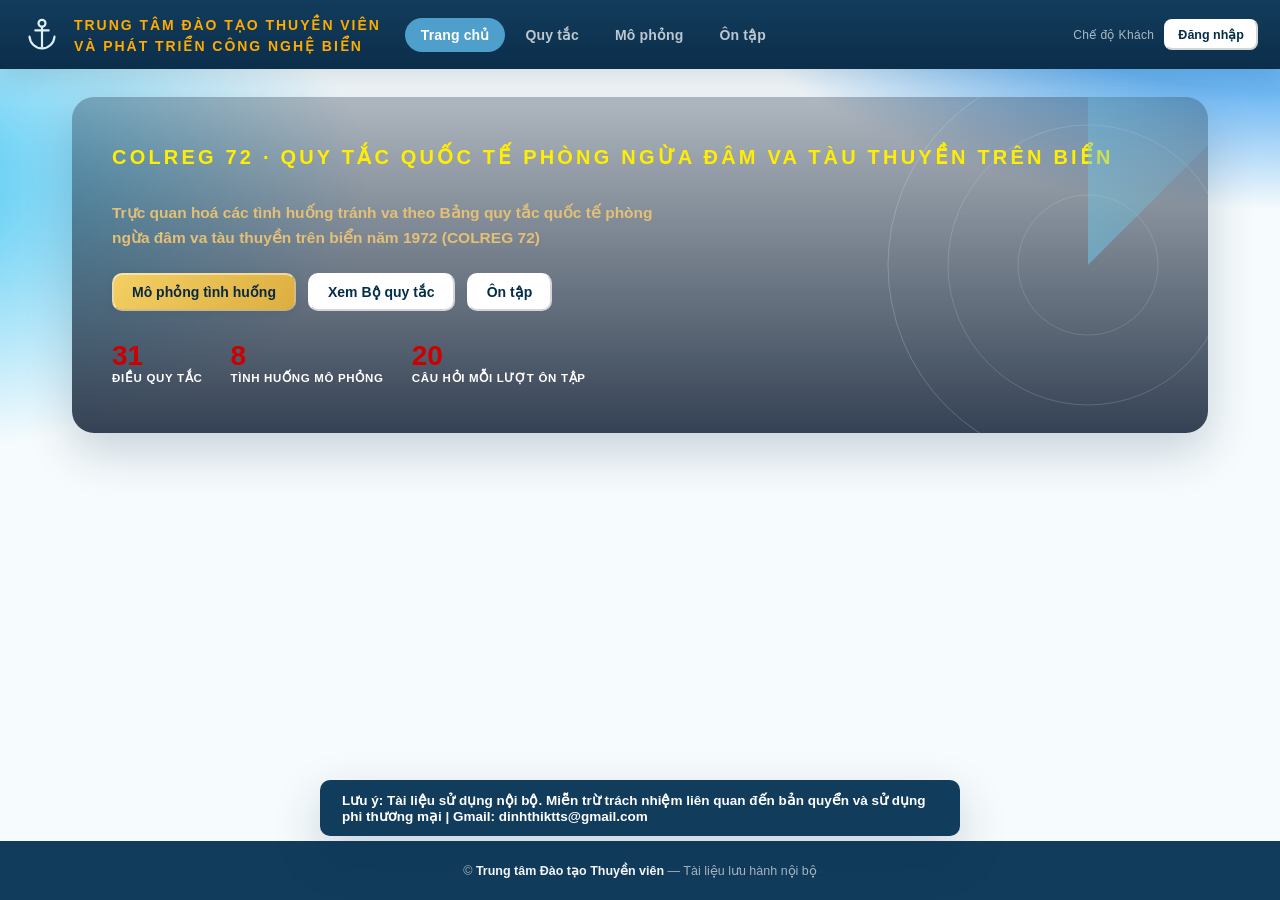
==== index.html @ 59f973af "Update index.html" ====
<!DOCTYPE html>
<html lang="vi">
<head>
<meta charset="UTF-8">
<meta name="viewport" content="width=device-width, initial-scale=1.0, maximum-scale=1">
<title>Mô phỏng tránh va trên biển và các câu hỏi ôn tập</title>
<link rel="icon" type="image/png" href="https://trungtamdttv.edu.vn/uploads/0/DinhThi/LOGO/logo%20Cty%20(Final)%20.PNG.png">
<style>
:root{
  --ocean-light:#BFE3F0;
  --ocean-pale:#E3F3F9;
  --ocean-mid:#4E9FCB;
  --ocean-deep:#0B2E4A;
  --navy:#123C5C;
  --navy-soft:#1C4E73;
  --foam:#F6FBFD;
  --paper:#FFFFFF;
  --brass:#C99A44;
  --brass-soft:#E4C077;
  --giveway:#D6524A;
  --giveway-soft:#F6D9D6;
  --standon:#2F9E68;
  --standon-soft:#D6F0E1;
  --both:#DB8F2E;
  --both-soft:#F7E4C3;
  --ink:#0B2E4A;
  --ink-soft:#4A6C82;
  --line:#CFE4EE;
  --line-soft:#E4F1F6;
  --shadow-sm: 0 2px 8px rgba(11,46,74,0.08);
  --shadow-md: 0 8px 28px rgba(11,46,74,0.14);
  --shadow-lg: 0 18px 48px rgba(11,46,74,0.20);
  --radius-sm: 8px;
  --radius-md: 14px;
  --radius-lg: 22px;
  --font-display: "Bahnschrift", "Segoe UI Semibold", "Arial Narrow", "Helvetica Neue", Arial, sans-serif;
  --font-body: -apple-system, BlinkMacSystemFont, "Segoe UI", Roboto, "Helvetica Neue", Arial, sans-serif;
  --font-mono: "Cascadia Mono", "SF Mono", Consolas, Menlo, monospace;
}
*{box-sizing:border-box;}
html,body{margin:0;padding:0;}
body{
  font-family:var(--font-body);
  color:var(--ink);
  background:
radial-gradient(1200px 600px at 100% -10%, #6bb6f3 30%, transparent 50%), radial-gradient(900px 500px at -10% 20%, #44c5f3 0%, transparent 55%), var(--foam);
  min-height:100vh;
  -webkit-font-smoothing:antialiased;
}
h1,h2,h3,h4{font-family:var(--font-display);color:var(--navy);margin:0 0 8px 0;letter-spacing:0.02em;}
p{line-height:1.6;color:var(--ink-soft);margin:0 0 12px 0;}
button{font-family:var(--font-body);cursor:pointer;}
::selection{background:var(--ocean-mid);color:#fff;}
a{color:var(--ocean-mid);}

/* ===== Layout shell ===== */
#app-shell{min-height:100vh;display:flex;flex-direction:column;}

/* ===== Topbar ===== */
.topbar{
  position:sticky;top:0;z-index:40;
  display:flex;align-items:center;gap:16px;
  padding:12px 22px;
  background:linear-gradient(180deg, var(--navy) 0%, var(--ocean-deep) 100%);
  box-shadow:var(--shadow-md);
  flex-wrap:wrap;
}
.brand{display:flex;align-items:center;gap:12px;flex:0 0 auto;}
.brand-emblem{width:40px;height:40px;flex:0 0 auto;}
.brand-text{display:flex;flex-direction:column;line-height:1.5;}
.brand-org{font-family:var(--font-display);font-size:14px;letter-spacing:0.14em;color:#ffab00;text-transform:uppercase;font-weight:800;margin-top:3px}
.brand-app{font-family:var(--font-display);font-size:14px;letter-spacing:0.14em;color:#ffab00;text-transform:uppercase;font-weight:800;}
.main-nav{display:flex;gap:4px;margin-left:8px;flex:1 1 auto;flex-wrap:wrap;}
.nav-btn{
  border:none;background:transparent;color:rgba(255,255,255,0.72);
  padding:9px 16px;border-radius:999px;font-size:14px;font-weight:600;letter-spacing:0.01em;
  transition:background .15s ease, color .15s ease;
}
.nav-btn:hover{background:rgba(255,255,255,0.10);color:#fff;}
.nav-btn.active{background:var(--ocean-mid);color:#fff;}
.auth-area{display:flex;align-items:center;gap:10px;flex:0 0 auto;}
.login-status{font-size:12px;color:rgba(255,255,255,0.65);font-family:var(--font-body);letter-spacing:0.03em;}
.login-status.on{color:var(--brass-soft);}

/* ===== Buttons ===== */
.btn{
  background:#ffffff;border-color: rgb(255 255 255 / 50%);color:#032e48;border-radius: 10px;padding: 9px 18px;font-size: 14px;font-weight: 700;transition: transform .1s ease, box-shadow .15s ease, background .15s ease;
}
}
.btn:active{transform:translateY(1px);}
.btn-primary{background:linear-gradient(135deg,#f4cf63,#dcae3f);color:#092943;box-shadow:var(--shadow-sm);}
.btn-primary:hover{background:#3f8fbd;}
.btn-outline{background:#ffffff;border-color:rgba(255,255,255,0.5);color:#032e48;}
.btn-outline:hover{background:rgba(255,255,255,0.12);}

.hero-quiz-btn{background:#ffffff;border-color:rgba(255,255,255,0.5);color:#032e48;}
.hero-quiz-btn:hover{background:rgba(255,255,255,0.12);}

.btn-brass{background:var(--brass);color:#fff;}
.btn-brass:hover{background:#b5893c;}
.btn-danger{background:var(--giveway);color:#fff;}
.btn-ghost{background:transparent;border-color:var(--line);color:var(--navy);}
.btn-ghost:hover{background:var(--line-soft);}
.btn-sm{padding:6px 12px;font-size:12.5px;border-radius:8px;}
.btn:disabled{opacity:0.5;cursor:not-allowed;}

/* ===== Main / Views ===== */
main{flex:1 1 auto;padding:28px 22px 60px;max-width:1180px;margin:0 auto;width:100%;}
.view{animation:fadeIn .25s ease;}
@keyframes fadeIn{from{opacity:0;transform:translateY(6px);}to{opacity:1;transform:translateY(0);}}

/* ===== Banner ảnh tự động thay đổi (trên Hero) ===== */
.banner-carousel{position:relative;width:100%;overflow:hidden;border-radius:var(--radius-lg);margin-bottom:20px;box-shadow:var(--shadow-md);background:var(--navy);}
.banner-carousel-img{width:100%;height:300px;object-fit:cover;display:block;transition:opacity .35s ease;}
.banner-carousel-dots{position:absolute;bottom:14px;left:50%;transform:translateX(-50%);display:flex;gap:8px;z-index:2;}
.banner-carousel-dot{width:9px;height:9px;border-radius:50%;background:rgba(255,255,255,0.5);cursor:pointer;border:none;padding:0;transition:background .15s ease, transform .15s ease;}
.banner-carousel-dot.active{background:#fff;transform:scale(1.2);}
.banner-carousel-arrow{position:absolute;top:50%;transform:translateY(-50%);background:rgba(11,46,74,0.45);color:#fff;border:none;width:34px;height:34px;border-radius:50%;cursor:pointer;font-size:18px;display:flex;align-items:center;justify-content:center;z-index:2;line-height:1;}
.banner-carousel-arrow:hover{background:rgba(11,46,74,0.75);}
.banner-carousel-arrow.prev{left:12px;}
.banner-carousel-arrow.next{right:12px;}
@media (max-width:720px){ .banner-carousel-img{height:190px;} }

/* ===== Hero ===== */
.hero{
  position:relative;overflow:hidden;
  background:linear-gradient(rgba(10, 25, 47, 0.3), rgba(10, 25, 47, 0.82)),url('https://i.ibb.co/mFBbY8jQ/Gemini-Generated-Image-gr5yuzgr5yuzgr5y.png');
  border-radius:var(--radius-lg);
  padding:48px 40px;color:#fff;margin-bottom:28px;
  box-shadow:var(--shadow-lg);
}
.hero-radar
{position:absolute;right:-90px;top:50%;transform:translateY(-50%);width:420px;height:420px;opacity:1;pointer-events:none;}
.hero-sweep{transform-origin:210px 210px;animation:sweep 6s linear infinite;}
@media (prefers-reduced-motion: reduce){.hero-sweep{animation:none;}}
@keyframes sweep{from{transform:rotate(0deg);}to{transform:rotate(360deg);}}
.radar-blip{animation:blipPulse 1.6s ease-in-out infinite;transform-origin:center;}
@keyframes blipPulse{0%,100%{opacity:1;}50%{opacity:0.35;}}
@media (prefers-reduced-motion: reduce){.radar-blip{animation:none;}}
.hero-eyebrow{font-family:var(--font-body);font-size:20px;letter-spacing:0.16em;color:#ffee00;text-transform:uppercase;margin-bottom:10px;font-weight:900}
.hero h1{color:transparent;font-size:1px;line-height:1.2;margin-bottom:16px;margin-top:15px}
.hero p.lead{color:#e4c077;border-color:rgb(255 255 255 / 50%);border-radius:10px;font-weight: 700;;max-width:560px;font-size:15.5px;}
.hero-actions{display:flex;gap:12px;margin-top:22px;flex-wrap:wrap;}
.hero-stats{display:flex;gap:28px;margin-top:34px;flex-wrap:wrap;}
.hero-stat-num{font-family:var(--font-display);font-size:28px;color:#cd0000;line-height:0.8;font-weight:600}
.hero-stat-label{font-family:var(--font-body);font-size:11.5px;color:rgba(255,255,255);letter-spacing:0.06em;text-transform:uppercase;margin-top:4px;font-weight:900}

/* ===== Section headers ===== */
.section-head{display:flex;align-items:baseline;justify-content:space-between;gap:16px;margin:36px 0 16px;flex-wrap:wrap;}
.section-head h2{font-size:20px;}
.section-eyebrow{font-family:var(--font-body);font-size:11.5px;color:var(--ocean-mid);letter-spacing:0.12em;text-transform:uppercase;margin-bottom:4px;display:block;}

/* ===== Cards ===== */
.card{
  background:var(--paper);border:1px solid var(--line);border-radius:var(--radius-md);
  box-shadow:var(--shadow-sm);
}
.grid-cards{display:grid;grid-template-columns:repeat(auto-fill,minmax(230px,1fr));gap:16px;}
.home-nav-card{
  padding:22px;cursor:pointer;transition:transform .15s ease, box-shadow .15s ease, border-color .15s ease;
  display:flex;flex-direction:column;gap:10px;
}
.home-nav-card:hover{transform:translateY(-3px);box-shadow:var(--shadow-md);border-color:var(--ocean-mid);}
.home-nav-card .icon-wrap{width:44px;height:44px;border-radius:12px;background:var(--ocean-pale);display:flex;align-items:center;justify-content:center;}
.home-nav-card .icon-wrap svg{width:24px;height:24px;}
.home-nav-card h3{font-size:16px;margin-bottom:2px;}
.home-nav-card p{font-size:13.5px;margin:0;}

/* ===== Rules view ===== */
.rules-layout{display:grid;grid-template-columns:220px 1fr;gap:24px;align-items:start;}
.rules-parts{display:flex;flex-direction:column;gap:6px;position:sticky;top:88px;}
.part-btn{
  text-align:left;border:1px solid var(--line);background:var(--paper);border-radius:10px;
  padding:11px 14px;font-size:13px;font-weight:700;color:var(--navy-soft);
}
.part-btn small{display:block;font-weight:500;color:var(--ink-soft);font-size:11.5px;margin-top:2px;}
.part-btn.active{background:var(--navy);color:#fff;border-color:var(--navy);}
.part-btn.active small{color:rgba(255,255,255,0.7);}
.rule-item{padding:18px 20px;margin-bottom:12px;}
.rule-item .rule-num{
  display:inline-block;font-family:var(--font-body);font-size:12px;font-weight:700;color:#fff;
  background:var(--ocean-mid);padding:3px 9px;border-radius:6px;margin-bottom:8px;letter-spacing:0.03em;
}
.rule-item h3{font-size:16px;margin-bottom:6px;}
.rule-item .rule-body{font-size:14px;color:var(--ink-soft);white-space:pre-line;}
.rule-edit-row{display:flex;justify-content:flex-end;margin-top:8px;}

/* ===== Scenario list ===== */
.scenario-card{padding:20px;cursor:pointer;transition:transform .15s ease, box-shadow .15s ease;position:relative;overflow:hidden;}
.scenario-card:hover{transform:translateY(-3px);box-shadow:var(--shadow-md);}
.scenario-card .tag{
  display:inline-flex;align-items:center;gap:5px;font-family:var(--font-body);font-size:11px;font-weight:700;
  padding:3px 9px;border-radius:999px;letter-spacing:0.03em;margin-bottom:10px;text-transform:uppercase;
}
.tag-giveway{background:var(--giveway-soft);color:var(--giveway);}
.tag-standon{background:var(--standon-soft);color:var(--standon);}
.tag-both{background:var(--both-soft);color:var(--both);}
.tag-neutral{background:var(--ocean-pale);color:var(--ocean-deep);}
.scenario-card h3{font-size:16px;margin-bottom:6px;}
.scenario-card p{font-size:13.5px;margin-bottom:0;}
.scenario-card .rule-ref{font-family:var(--font-body);font-size:11.5px;color:var(--ink-soft);margin-top:10px;}
.scenario-card .mini-radar{position:absolute;right:-30px;bottom:-30px;width:110px;height:110px;opacity:0.12;}

/* ===== Scenario detail ===== */
.scenario-detail{padding:26px;}
.scenario-detail-head{display:flex;justify-content:space-between;align-items:flex-start;gap:16px;flex-wrap:wrap;margin-bottom:18px;}
.back-link{display:inline-flex;align-items:center;gap:6px;font-size:13px;font-weight:700;color:var(--ocean-mid);background:none;border:none;padding:0;margin-bottom:14px;}
.back-link:hover{text-decoration:underline;}
.detail-grid{display:grid;grid-template-columns:1fr 1fr;gap:26px;align-items:start;}
@media (max-width:820px){.detail-grid{grid-template-columns:1fr;}}
.radar-wrap{background:radial-gradient(circle at 50% 50%, #0F3A57 0%, var(--ocean-deep) 70%, #082238 100%);border-radius:var(--radius-md);padding:14px;box-shadow:var(--shadow-md);}
.radar-legend{display:flex;gap:14px;flex-wrap:wrap;margin-top:12px;font-size:12px;color:var(--ink-soft);}
.radar-legend span{display:inline-flex;align-items:center;gap:6px;}
.legend-dot{width:10px;height:10px;border-radius:3px;display:inline-block;}
.detail-block{margin-bottom:18px;}
.detail-block h4{font-size:13px;text-transform:uppercase;letter-spacing:0.08em;color:var(--ocean-mid);margin-bottom:6px;}
.detail-block p{font-size:14.5px;white-space:pre-line;}
.env-row{display:flex;gap:18px;flex-wrap:wrap;font-family:var(--font-body);font-size:12.5px;color:var(--ink-soft);background:var(--ocean-pale);padding:10px 14px;border-radius:10px;}
.sound-badge{display:inline-flex;align-items:center;gap:8px;background:var(--navy);color:#fff;padding:8px 14px;border-radius:10px;font-size:13.5px;font-weight:600;border:none;font-family:inherit;}
button.sound-badge{cursor:pointer;transition:background .15s ease, transform .1s ease;}
button.sound-badge:hover{background:var(--navy-soft);}
button.sound-badge:active{transform:scale(0.98);}
button.sound-badge.playing{background:var(--ocean-mid);animation:blipPulse 1s ease-in-out infinite;}
.sound-badge .play-glyph{font-size:11px;}

/* ===== Quiz ===== */
.quiz-card{padding:28px;max-width:640px;margin:0 auto;}
.quiz-progress{font-family:var(--font-body);font-size:12px;color:var(--ink-soft);margin-bottom:8px;}
.quiz-timer{font-family:var(--font-body);font-size:13px;font-weight:700;color:var(--navy);background:var(--ocean-pale);padding:3px 10px;border-radius:999px;}
.quiz-timer.quiz-timer-warning{color:#fff;background:var(--giveway);animation:blipPulse 1s ease-in-out infinite;}
.quiz-bar{height:6px;border-radius:3px;background:var(--line-soft);overflow:hidden;margin-bottom:22px;}
.quiz-bar-fill{height:100%;background:var(--ocean-mid);transition:width .3s ease;}
.quiz-q{font-size:17px;font-weight:700;color:var(--navy);margin-bottom:18px;}
.quiz-opt{
  display:block;width:100%;text-align:left;border:1.5px solid var(--line);background:var(--paper);
  border-radius:12px;padding:13px 16px;margin-bottom:10px;font-size:14.5px;color:var(--ink);
  transition:border-color .15s ease, background .15s ease;
}
.quiz-opt:hover:not(:disabled){border-color:var(--ocean-mid);background:var(--ocean-pale);}
.quiz-opt.correct{border-color:var(--standon);background:var(--standon-soft);font-weight:700;}
.quiz-opt.incorrect{border-color:var(--giveway);background:var(--giveway-soft);font-weight:700;}
.quiz-opt:disabled{cursor:default;}
.quiz-explain{background:var(--ocean-pale);border-radius:10px;padding:14px 16px;font-size:13.5px;color:var(--navy-soft);margin-top:6px;}
.quiz-result{text-align:center;padding:20px 0;}
.quiz-result .score-num{font-family:var(--font-display);font-size:52px;color:var(--navy);}

/* ===== Modal ===== */
.modal-overlay{
  position:fixed;inset:0;background:rgba(8,34,56,0.55);backdrop-filter:blur(2px);
  display:flex;align-items:center;justify-content:center;z-index:100;padding:20px;
}
.modal-overlay.hidden{display:none;}
.modal-box{background:var(--paper);border-radius:var(--radius-md);padding:28px;width:100%;max-width:400px;box-shadow:var(--shadow-lg);position:relative;}
.modal-close{position:absolute;top:14px;right:14px;background:none;border:none;color:var(--ink-soft);font-size:18px;padding:4px;}
.form-field{margin-bottom:14px;}
.form-field label{display:block;font-size:12.5px;font-weight:700;color:var(--navy-soft);margin-bottom:5px;}
.form-field input[type=text],.form-field input[type=password],.form-field input[type=number],.form-field textarea,.form-field select{
  width:100%;border:1.5px solid var(--line);border-radius:9px;padding:9px 12px;font-size:14px;font-family:var(--font-body);color:var(--ink);background:var(--foam);
}
.form-field textarea{resize:vertical;min-height:70px;}
.form-field input:focus,.form-field textarea:focus,.form-field select:focus{outline:2px solid var(--ocean-mid);outline-offset:1px;border-color:var(--ocean-mid);}
.form-row-2{display:grid;grid-template-columns:1fr 1fr;gap:12px;}
.signal-row{display:flex;gap:8px;margin-bottom:8px;align-items:center;flex-wrap:wrap;}
.signal-row input{flex:1;min-width:160px;}
.form-error{color:var(--giveway);font-size:12.5px;margin-top:-6px;margin-bottom:12px;min-height:16px;}
.edit-card{border:1.5px dashed var(--brass);background:#FFFBF2;border-radius:var(--radius-md);padding:20px;margin-top:14px;}
.edit-card h4{font-size:13px;text-transform:uppercase;letter-spacing:0.06em;color:var(--brass);margin-bottom:12px;}
.edit-actions{display:flex;gap:10px;margin-top:14px;}
.edit-fab{position:absolute;top:14px;right:14px;background:var(--brass);color:#fff;border:none;border-radius:8px;padding:6px 12px;font-size:12px;font-weight:700;display:flex;align-items:center;gap:5px;z-index:5;}

/* ===== Footer ===== */
.app-footer{background:var(--navy);color:rgba(255,255,255,0.65);padding:22px;text-align:center;font-size:12.5px;margin-top:auto;}
.app-footer strong{color:#fff;}

/* ===== Toast ===== */
#toast{position:fixed;bottom:64px;left:50%;transform:translateX(-50%) translateY(20px);background:var(--navy);color:#fff;padding:12px 22px;border-radius:10px;box-shadow:var(--shadow-lg);font-size:13.5px;font-weight:600;z-index:200;opacity:0;transition:opacity .2s ease, transform .3s ease;pointer-events:none;}
#toast.show{opacity:1;transform:translateX(-50%) translateY(0);}

/* ===== Misc ===== */
.badge-edit-mode{background:var(--brass);color:#fff;font-family:var(--font-body);font-size:11px;padding:3px 10px;border-radius:999px;letter-spacing:0.05em;}
.empty-note{text-align:center;padding:40px 20px;color:var(--ink-soft);font-size:14px;}
::-webkit-scrollbar{width:10px;height:10px;}
::-webkit-scrollbar-thumb{background:var(--line);border-radius:6px;}
@media (max-width:720px){
  .rules-layout{grid-template-columns:1fr;}
  .rules-parts{position:static;flex-direction:row;overflow-x:auto;padding-bottom:4px;}
  .hero{padding:32px 22px;}
  .hero h1{font-size:26px;}
  .hero-radar{display:none;}
}
</style>
</head>
<body>
<div id="app-shell">
  <header class="topbar">
    <div class="brand">
      <svg id="brand-emblem" class="brand-emblem" viewBox="0 0 48 48" fill="none" xmlns="http://www.w3.org/2000/svg"></svg>
      <div class="brand-text">
  <span class="brand-org" id="org-name-display">TRUNG TÂM ĐÀO TẠO THUYỀN VIÊN</span>
  <span class="brand-app">Ôn tập lý thuyết Luật và các quy định liên quan</span>
</div>
    </div>
    <nav class="main-nav" id="main-nav">
      <button class="nav-btn" data-view="home">Trang chủ</button>
      <button class="nav-btn" data-view="rules">Quy tắc</button>
      <button class="nav-btn" data-view="scenarios">Mô phỏng</button>
      <button class="nav-btn" data-view="quiz">Ôn tập</button>
    </nav>
    <div class="auth-area">
      <span class="login-status" id="login-status">Chế độ Khách</span>
      <button class="btn btn-outline btn-sm" id="login-toggle-btn">Đăng nhập</button>
    </div>
  </header>

  <main id="view-root"></main>

  <footer class="app-footer">
    <div id="footer-text">©<strong id="footer-org">Trung tâm Đào tạo Thuyền viên và Phát triển Công nghệ biển</strong> — Tài liệu lưu hành nội bộ</div>
  </footer>
</div>

<div class="modal-overlay hidden" id="login-modal">
  <div class="modal-box">
    <button class="modal-close" id="login-modal-close" aria-label="Đóng">✕</button>
    <h3>Đăng nhập quản trị</h3>
    <p style="font-size:13px;margin-bottom:18px;">Đăng nhập để chỉnh sửa quy tắc, tình huống mô phỏng, câu hỏi ôn tập và giao diện.</p>
    <div class="form-field">
      <label for="login-user">Tài khoản</label>
      <input type="text" id="login-user" autocomplete="username">
    </div>
    <div class="form-field">
      <label for="login-pass">Mật khẩu</label>
      <input type="password" id="login-pass" autocomplete="current-password">
    </div>
    <div class="form-error" id="login-error"></div>
    <button class="btn btn-primary" id="login-submit-btn" style="width:100%;">Đăng nhập</button>
  </div>
</div>

<div id="toast"></div>
<audio id="global-audio-player" preload="none"></audio>

<script>
'use strict';
/* =========================================================
   DỮ LIỆU MẶC ĐỊNH — COLREG 72
   (Nội dung diễn giải phục vụ giảng dạy, không phải văn bản luật gốc)
========================================================= */
const PART_LABELS = {
  A:  {title:"Phần A", sub:"Quy định chung"},
  B1: {title:"Phần B · Mục I", sub:"Hành động trong mọi tầm nhìn xa"},
  B2: {title:"Phần B · Mục II", sub:"Hành động khi nhìn thấy nhau"},
  B3: {title:"Phần B · Mục III", sub:"Hành động khi tầm nhìn xa hạn chế"},
  C:  {title:"Phần C", sub:"Đèn và dấu hiệu"},
  D:  {title:"Phần D", sub:"Tín hiệu âm thanh, ánh sáng"},
  E:  {title:"Phần E", sub:"Miễn trừ"}
};
const PART_ORDER = ["A","B1","B2","B3","C","D","E"];

const DEFAULT_RULES = [
{id:"r1",part:"A",num:"Điều 1",title:"Áp dụng",body:`Bộ quy tắc áp dụng cho mọi tàu thuyền hoạt động trên biển cả và các vùng nước liên thông mà tàu biển có thể qua lại được.`},
{id:"r2",part:"A",num:"Điều 2",title:"Trách nhiệm",body:`Không điều khoản nào của quy tắc miễn trừ trách nhiệm cho tàu, chủ tàu, thuyền trưởng hay thuyền viên nếu không thực hiện đầy đủ các biện pháp phòng ngừa theo thông lệ hàng hải thông thường, hoặc theo yêu cầu đặc biệt của hoàn cảnh cụ thể lúc đó.`},
{id:"r3",part:"A",num:"Điều 3",title:"Định nghĩa chung",body:`Giải thích các thuật ngữ dùng trong quy tắc: "tàu thuyền", "tàu máy", "tàu buồm", "tàu đang đánh cá", "thuỷ phi cơ", "tàu mất chủ động", "tàu bị hạn chế khả năng điều động", "tàu bị hạn chế do mớn nước", "đang chạy" (underway), chiều dài/chiều rộng tàu, và "tầm nhìn xa bị hạn chế".`},

{id:"r4",part:"B1",num:"Điều 4",title:"Áp dụng",body:`Các quy tắc trong Mục I áp dụng cho tàu thuyền trong mọi điều kiện tầm nhìn xa.`},
{id:"r5",part:"B1",num:"Điều 5",title:"Cảnh giới",body:`Mọi tàu thuyền phải luôn duy trì cảnh giới thích hợp bằng mắt và tai, cũng như bằng mọi phương tiện sẵn có phù hợp với hoàn cảnh, điều kiện hiện tại, để đánh giá đầy đủ tình huống và nguy cơ đâm va.`},
{id:"r6",part:"B1",num:"Điều 6",title:"Tốc độ an toàn",body:`Mọi tàu thuyền phải luôn chạy với tốc độ an toàn để có hành động tránh va hiệu quả và dừng lại trong khoảng cách phù hợp với hoàn cảnh. Cần xem xét: tầm nhìn xa, mật độ giao thông, khả năng quay trở của tàu, ánh sáng ban đêm, điều kiện gió nước dòng chảy, mớn nước so với độ sâu, và khả năng sử dụng radar.`},
{id:"r7",part:"B1",num:"Điều 7",title:"Nguy cơ đâm va",body:`Mọi tàu phải dùng mọi phương tiện sẵn có, phù hợp hoàn cảnh, để xác định sớm có tồn tại nguy cơ đâm va hay không; nếu còn nghi ngờ phải coi như nguy cơ đó tồn tại. Không được phán đoán chỉ dựa trên thông tin ít ỏi, đặc biệt là dữ liệu radar chưa đầy đủ. Cần đặc biệt chú ý xem phương vị la bàn của tàu đang đến gần có thay đổi đáng kể hay không — nếu gần như không đổi, nguy cơ đâm va có thể đang tồn tại.`},
{id:"r8",part:"B1",num:"Điều 8",title:"Hành động tránh va",body:`Hành động tránh va, nếu hoàn cảnh cho phép, phải rõ ràng, thực hiện sớm và phù hợp thực tiễn hàng hải tốt. Thay đổi hướng đi/tốc độ phải đủ lớn để tàu khác dễ nhận biết; tránh nhiều thay đổi nhỏ liên tiếp. Nếu đủ khoảng nước, chỉ thay đổi hướng đi có thể là biện pháp hiệu quả nhất nếu thực hiện sớm, dứt khoát. Hành động phải dẫn tới việc thông qua ở khoảng cách an toàn; nếu cần, phải giảm tốc, dừng máy hoặc cho máy chạy lùi.`},
{id:"r9",part:"B1",num:"Điều 9",title:"Luồng hẹp",body:`Tàu chạy dọc luồng hẹp phải giữ càng gần mép ngoài cùng bên phải của luồng càng tốt, nếu an toàn và thực tế. Tàu dài dưới 20m và tàu buồm không được cản trở tàu chỉ có thể hành trình an toàn trong phạm vi luồng; tàu đánh cá không được cản trở tàu khác đang chạy trong luồng. Cấm vượt nếu đòi hỏi tàu bị vượt phải hỗ trợ — tàu định vượt phải phát tín hiệu xin đường và được đồng ý. Khi tiếp cận khúc quanh hoặc đoạn bị che khuất, phải cảnh giác đặc biệt và phát tín hiệu phù hợp. Tránh neo trong luồng hẹp nếu có thể tránh được.`},
{id:"r10",part:"B1",num:"Điều 10",title:"Hệ thống phân luồng giao thông",body:`Tàu dùng hệ thống phân luồng phải chạy đúng hướng làn đường quy định, tránh xa đường/vùng phân cách, thường nhập và thoát ở đầu làn; khi buộc phải cắt ngang, nên cắt theo hướng vuông góc nhất có thể. Tàu đánh cá, tàu buồm, tàu dài dưới 20m không được cản trở tàu máy đang hành trình an toàn trong làn đường. Tránh neo đậu trong hệ thống phân luồng hoặc gần khu vực đầu/cuối luồng.`},

{id:"r11",part:"B2",num:"Điều 11",title:"Áp dụng",body:`Các quy tắc trong Mục II áp dụng cho tàu thuyền nhìn thấy nhau.`},
{id:"r12",part:"B2",num:"Điều 12",title:"Tàu buồm",body:`Khi hai tàu buồm có nguy cơ đâm va: nếu gió thổi vào các mạn khác nhau, tàu có gió thổi vào mạn trái phải nhường đường; nếu gió thổi cùng mạn, tàu ở phía trên gió nhường tàu ở phía dưới gió; nếu không xác định được tàu kia nhận gió mạn nào, phải nhường đường.`},
{id:"r13",part:"B2",num:"Điều 13",title:"Vượt",body:`Bất kể các quy định khác của Mục II, tàu vượt phải nhường đường cho tàu bị vượt. Một tàu được coi là đang vượt khi tiếp cận tàu khác từ hướng lệch quá 22,5° so với trục ngang về phía sau — ban đêm chỉ nhìn thấy đèn lái, không thấy đèn mạn nào của tàu kia. Khi còn nghi ngờ, phải coi mình là tàu vượt. Nghĩa vụ nhường đường vẫn còn cho đến khi đã vượt qua và cách xa hẳn, dù sau đó tình huống có chuyển thành cắt hướng.`},
{id:"r14",part:"B2",num:"Điều 14",title:"Tình huống đối đầu",body:`Khi hai tàu máy đi đối hướng hoặc gần đối hướng có nguy cơ đâm va, mỗi tàu phải chuyển hướng sang phải để đi qua mạn trái của nhau. Tình huống được coi là tồn tại khi một tàu thấy tàu kia ở phía trước hoặc gần phía trước, ban đêm thấy đèn cột thẳng hàng/gần thẳng hàng và/hoặc thấy cả hai đèn mạn. Nếu còn nghi ngờ, phải coi như tình huống đối đầu đang tồn tại.`},
{id:"r15",part:"B2",num:"Điều 15",title:"Tình huống cắt hướng",body:`Khi hai tàu máy cắt hướng nhau có nguy cơ đâm va, tàu nào nhìn thấy tàu kia ở mạn phải của mình phải nhường đường và, nếu hoàn cảnh cho phép, tránh cắt ngang phía trước tàu kia.`},
{id:"r16",part:"B2",num:"Điều 16",title:"Hành động của tàu nhường đường",body:`Mọi tàu có nghĩa vụ nhường đường phải có hành động sớm và dứt khoát để giữ khoảng cách an toàn với tàu kia.`},
{id:"r17",part:"B2",num:"Điều 17",title:"Hành động của tàu giữ hướng",body:`Khi một tàu có nghĩa vụ nhường đường, tàu kia (tàu giữ hướng) phải giữ nguyên hướng đi, tốc độ. Tàu giữ hướng có thể tự hành động tránh va ngay khi thấy rõ tàu nhường đường không hành động thích hợp; nếu tình huống trở nên quá gần đến mức không thể tránh va chỉ bằng hành động của tàu nhường đường, tàu giữ hướng phải có hành động tốt nhất giúp tránh va — kể cả không chuyển hướng sang trái đối với tàu đang ở mạn trái mình trong tình huống cắt hướng, nếu khả thi.`},
{id:"r18",part:"B2",num:"Điều 18",title:"Trách nhiệm giữa các loại tàu",body:`Trừ khi Điều 9, 10, 13 quy định khác: tàu máy đang chạy phải nhường đường cho tàu mất chủ động, tàu bị hạn chế khả năng điều động, tàu đang đánh cá, và tàu buồm (theo thứ tự ưu tiên giảm dần). Tàu buồm đang chạy phải nhường đường cho tàu mất chủ động, tàu bị hạn chế khả năng điều động, và tàu đang đánh cá. Mọi tàu (trừ tàu mất chủ động/hạn chế điều động) phải tránh cản trở tàu bị hạn chế do mớn nước; tàu này phải hành trình đặc biệt thận trọng. Thuỷ phi cơ nói chung phải tránh xa và không cản trở tàu thuyền khác.`},
{id:"r19",part:"B3",num:"Điều 19",title:"Hành động trong tầm nhìn xa hạn chế",body:`Áp dụng cho tàu không nhìn thấy nhau khi hành trình trong/gần khu vực tầm nhìn xa hạn chế. Mọi tàu máy phải chạy tốc độ an toàn phù hợp, sẵn sàng máy để điều động ngay. Khi phát hiện tàu khác qua radar, phải xác định có hình thành tình huống quá gần/nguy cơ đâm va hay không và hành động tránh va sớm nếu cần, tránh: chuyển hướng sang trái với tàu ở phía trước trục ngang (trừ khi đang vượt); chuyển hướng về phía tàu đang ở chính ngang hoặc sau chính ngang. Trừ khi đã xác định hết nguy cơ, tàu nghe tín hiệu sương mù ở phía trước trục ngang hoặc không tránh được tình huống quá gần phải giảm tốc tối thiểu, sẵn sàng dừng hẳn trớn tới, và hết sức thận trọng cho đến khi hết nguy cơ.`},

{id:"r20",part:"C",num:"Điều 20",title:"Áp dụng",body:`Quy định về đèn có hiệu lực từ hoàng hôn đến bình minh và trong tầm nhìn xa hạn chế; có thể trưng thêm ban ngày nếu cần. Dấu hiệu (hình khối) được trưng ban ngày theo quy định riêng cho từng loại tàu/hoạt động.`},
{id:"r21",part:"C",num:"Điều 21",title:"Định nghĩa (đèn)",body:`Đèn cột: đèn trắng chiếu cung 225° đặt trên trục dọc tàu. Đèn mạn: xanh lá (mạn phải) và đỏ (mạn trái), mỗi đèn chiếu cung 112,5°. Đèn lái: đèn trắng phía sau, chiếu cung 135°. Đèn kéo: đèn vàng phía sau. Đèn chớp: đèn chớp toàn vòng với tần suất quy định.`},
{id:"r22",part:"C",num:"Điều 22",title:"Tầm nhìn xa của đèn",body:`Quy định khoảng cách tối thiểu phải nhìn thấy được của từng loại đèn, phân theo chiều dài tàu (từ 50m trở lên, 12–50m, dưới 12m).`},
{id:"r23",part:"C",num:"Điều 23",title:"Tàu máy đang chạy",body:`Phải trưng: một đèn cột phía trước (tàu từ 50m trở lên trưng thêm đèn cột thứ hai phía sau, cao hơn), đèn mạn hai bên, và đèn lái.`},
{id:"r25",part:"C",num:"Điều 25",title:"Tàu buồm đang chạy, tàu chèo",body:`Trưng đèn mạn hai bên và đèn lái (không có đèn cột); có thể thêm hai đèn chớp toàn vòng đỏ trên xanh lá ở đỉnh cột.`},
{id:"r27",part:"C",num:"Điều 27",title:"Tàu mất chủ động, tàu hạn chế khả năng điều động",body:`Trưng hai đèn chớp toàn vòng đỏ–đỏ (hoặc hai hình cầu đen ban ngày) xếp thẳng đứng, kèm đèn/dấu hiệu bổ sung tuỳ loại hoạt động (nạo vét, rà phá thuỷ lôi, kéo phao...).`},
{id:"r30",part:"C",num:"Điều 30",title:"Tàu neo, tàu mắc cạn",body:`Tàu neo trưng đèn trắng toàn vòng ở mũi (và ở lái, thấp hơn, nếu tàu dài). Tàu mắc cạn trưng thêm hai đèn đỏ toàn vòng thẳng đứng.`},
{id:"r31",part:"C",num:"Điều 31",title:"Thuỷ phi cơ",body:`Khi không thể trưng đủ đèn/dấu hiệu như tàu máy, thuỷ phi cơ phải trưng đèn/tín hiệu gần giống nhất có thể với quy định.`},

{id:"r32",part:"D",num:"Điều 32",title:"Định nghĩa (còi)",body:`"Tiếng ngắn": âm thanh kéo dài khoảng 1 giây. "Tiếng dài": âm thanh kéo dài khoảng 4–6 giây.`},
{id:"r34",part:"D",num:"Điều 34",title:"Tín hiệu điều động và cảnh báo",body:`Khi nhìn thấy nhau: 1 tiếng ngắn = "tôi chuyển hướng sang phải"; 2 tiếng ngắn = "tôi chuyển hướng sang trái"; 3 tiếng ngắn = "máy của tôi đang chạy lùi". Trong luồng hẹp khi xin vượt: 2 dài + 1 ngắn (xin vượt mạn phải) hoặc 2 dài + 2 ngắn (xin vượt mạn trái); tàu bị vượt đồng ý bằng 1 dài–1 ngắn–1 dài–1 ngắn. Khi nghi ngờ hành động/ý định của tàu kia: phát ít nhất 5 tiếng ngắn liên tiếp (có thể kèm đèn chớp). Khi tiếp cận khúc quanh/đoạn luồng bị che khuất: phát 1 tiếng dài.`},
{id:"r35",part:"D",num:"Điều 35",title:"Tín hiệu âm thanh khi tầm nhìn xa hạn chế",body:`Tàu máy có trớn tới: 1 tiếng dài mỗi khoảng không quá 2 phút. Tàu máy đang chạy nhưng dừng trớn: 2 tiếng dài liên tiếp (cách nhau ~2 giây) mỗi khoảng không quá 2 phút. Tàu mất chủ động, hạn chế điều động, hạn chế do mớn nước, tàu buồm, tàu đánh cá, tàu đang kéo/đẩy: 1 dài + 2 ngắn mỗi khoảng không quá 2 phút. Tàu neo: hồi chuông nhanh ~5 giây mỗi khoảng không quá 1 phút (tàu ≥100m thêm chiêng ở lái). Tàu mắc cạn: tín hiệu chuông đặc biệt.`},

{id:"r38",part:"E",num:"Điều 38",title:"Miễn trừ",body:`Cho phép một số tàu đóng hoặc đã đặt sống chính trước ngày quy tắc có hiệu lực được miễn trừ tạm thời hoặc vĩnh viễn một số yêu cầu về vị trí, đặc tính kỹ thuật của đèn, dấu hiệu, tín hiệu âm thanh, trong thời gian chuyển tiếp quy định.`}
];

/* ===== Tình huống mô phỏng ===== */
const VESSEL_TYPES = {
  power:  {label:"Tàu máy"},
  sail:   {label:"Tàu buồm"},
  fishing:{label:"Tàu đánh cá"},
  restricted:{label:"Tàu hạn chế điều động"}
};

const DEFAULT_SCENARIOS = [
{
  id:"sc-headon",title:"Tình huống đối đầu (Head-on)",ruleRef:"Điều 14",roleTag:"both",
  summary:"Hai tàu máy đi ngược hướng nhau, cả hai đều phải chuyển hướng sang phải.",
  description:`Hai tàu máy đi ngược hướng hoặc gần như ngược hướng nhau, mỗi tàu nhìn thấy đèn cột / hình dáng tàu kia gần như thẳng phía trước mũi — có nguy cơ đâm va trực diện.`,
  action:`Cả hai tàu đều phải chủ động chuyển hướng sang bên phải (mạn phải) để đi qua mạn trái của nhau. Không tàu nào được coi là tàu giữ hướng trong tình huống này; hành động phải sớm và rõ ràng.`,
  soundSignals:[`Mỗi tàu phát 1 tiếng còi ngắn khi bắt đầu chuyển hướng sang phải.`],
  showTurnArrows:true,
  ownShip:{name:"Tàu ta",type:"power",x:210,y:322,heading:0,role:"both"},
  targetShip:{name:"Tàu mục tiêu",type:"power",x:210,y:108,heading:180,role:"both"},
  environment:{currentDir:45,currentSpeed:1.0,windDir:60,windSpeed:12,visibility:"Tốt",showCurrent:true,showWind:false}
},
{
  id:"sc-cross-giveway",title:"Cắt hướng — Tàu ta nhường đường",ruleRef:"Điều 15, 16",roleTag:"giveway",
  summary:"Tàu mục tiêu ở mạn phải của tàu ta — tàu ta phải nhường đường.",
  description:`Tàu ta và tàu mục tiêu đang cắt hướng nhau. Tàu mục tiêu ở phía mạn phải của tàu ta, hai hướng đi có khả năng giao nhau ở phía trước.`,
  action:`Tàu ta là tàu nhường đường: hành động sớm, dứt khoát — thường là giảm tốc độ và/hoặc chuyển hướng sang phải để đi qua phía sau lái tàu mục tiêu, tránh cắt ngang phía trước tàu đó.`,
  soundSignals:[`1 tiếng còi ngắn khi bắt đầu chuyển hướng sang phải (Điều 34).`],
  showTurnArrows:true,
  ownShip:{name:"Tàu ta",type:"power",x:145,y:290,heading:5,role:"giveway"},
  targetShip:{name:"Tàu mục tiêu",type:"power",x:320,y:230,heading:222,role:"standon"},
  environment:{currentDir:200,currentSpeed:0.5,windDir:180,windSpeed:8,visibility:"Tốt",showCurrent:true,showWind:false}
},
{
  id:"sc-cross-standon",title:"Cắt hướng — Tàu ta giữ hướng",ruleRef:"Điều 17",roleTag:"standon",
  summary:"Tàu mục tiêu ở mạn trái của tàu ta và phải nhường đường; tàu ta giữ hướng.",
  description:`Tàu mục tiêu đang tiếp cận từ phía mạn trái của tàu ta và có nghĩa vụ nhường đường theo Điều 15.`,
  action:`Tàu ta là tàu giữ hướng: giữ nguyên hướng đi, tốc độ. Chỉ tự hành động tránh va khi thấy rõ tàu mục tiêu không hành động thích hợp, hoặc khi hai tàu đã đến quá gần.`,
  soundSignals:[`Nếu buộc phải tự hành động: phát tín hiệu tương ứng (1 hoặc 2 tiếng ngắn).`,`Có thể phát 5 tiếng ngắn liên tiếp nếu nghi ngờ ý định của tàu kia.`],
  showTurnArrows:false,
  ownShip:{name:"Tàu ta",type:"power",x:272,y:288,heading:355,role:"standon"},
  targetShip:{name:"Tàu mục tiêu",type:"power",x:112,y:222,heading:130,role:"giveway"},
  environment:{currentDir:90,currentSpeed:1.2,windDir:100,windSpeed:10,visibility:"Tốt",showCurrent:true,showWind:false}
},
{
  id:"sc-overtaking",title:"Tàu ta vượt tàu khác",ruleRef:"Điều 13",roleTag:"giveway",
  summary:"Tàu ta tiếp cận từ phía sau trong cung 135° sau lái — tàu ta là tàu vượt.",
  description:`Tàu ta tiếp cận tàu mục tiêu từ phía sau, trong phạm vi cung 135° tính từ chính lái (quá 22,5° so với trục ngang về phía sau) — ban đêm chỉ nhìn thấy đèn lái của tàu mục tiêu.`,
  action:`Tàu ta là tàu vượt: phải nhường đường, giữ khoảng cách an toàn cho đến khi vượt hẳn và cách xa. Nghĩa vụ này vẫn còn ngay cả khi sau đó tình huống chuyển thành cắt hướng.`,
  soundSignals:[`Trong luồng hẹp, xin vượt mạn phải: 2 tiếng dài + 1 tiếng ngắn.`,`Trong luồng hẹp, xin vượt mạn trái: 2 tiếng dài + 2 tiếng ngắn.`,`Tàu bị vượt đồng ý: 1 dài – 1 ngắn – 1 dài – 1 ngắn.`],
  showTurnArrows:false,showOvertakingSector:"target",
  ownShip:{name:"Tàu ta",type:"power",x:210,y:312,heading:0,role:"giveway"},
  targetShip:{name:"Tàu mục tiêu",type:"power",x:210,y:170,heading:0,role:"standon"},
  environment:{currentDir:0,currentSpeed:0.8,windDir:340,windSpeed:6,visibility:"Tốt",showCurrent:true,showWind:false}
},
{
  id:"sc-beingovertaken",title:"Tàu ta bị tàu khác vượt",ruleRef:"Điều 13, 17",roleTag:"standon",
  summary:"Tàu mục tiêu tiếp cận từ phía sau tàu ta trong cung sau lái — tàu ta được vượt.",
  description:`Tàu mục tiêu tiếp cận tàu ta từ phía sau, trong cung 135° sau lái tàu ta — tàu mục tiêu là tàu vượt, tàu ta là tàu bị vượt.`,
  action:`Về nguyên tắc, tàu ta giữ nguyên hướng đi, tốc độ như một tàu giữ hướng; chỉ hành động nếu thấy rõ tàu vượt không hành động thích hợp hoặc tình huống trở nên quá gần.`,
  soundSignals:[`Theo dõi tín hiệu xin vượt của tàu mục tiêu (nếu trong luồng hẹp) và phản hồi phù hợp.`],
  showTurnArrows:false,showOvertakingSector:"own",
  ownShip:{name:"Tàu ta",type:"power",x:210,y:170,heading:0,role:"standon"},
  targetShip:{name:"Tàu mục tiêu",type:"power",x:210,y:312,heading:0,role:"giveway"},
  environment:{currentDir:0,currentSpeed:0.8,windDir:340,windSpeed:6,visibility:"Tốt",showCurrent:true,showWind:false}
},
{
  id:"sc-power-sail",title:"Tàu máy gặp tàu buồm",ruleRef:"Điều 18",roleTag:"giveway",
  summary:"Tàu ta (tàu máy) phải nhường đường cho tàu buồm.",
  description:`Tàu ta (tàu máy) và tàu mục tiêu (tàu buồm) có nguy cơ đâm va khi cả hai đang chạy — đây không phải trường hợp vượt.`,
  action:`Tàu ta (tàu máy) phải nhường đường cho tàu buồm: chuyển hướng hoặc giảm tốc độ sớm để giữ khoảng cách an toàn.`,
  soundSignals:[`1 tiếng ngắn nếu chuyển hướng sang phải.`,`2 tiếng ngắn nếu chuyển hướng sang trái.`],
  showTurnArrows:true,
  ownShip:{name:"Tàu ta",type:"power",x:150,y:288,heading:20,role:"giveway"},
  targetShip:{name:"Tàu mục tiêu",type:"sail",x:296,y:196,heading:250,role:"standon"},
  environment:{currentDir:270,currentSpeed:0.6,windDir:250,windSpeed:14,visibility:"Tốt",showCurrent:true,showWind:true}
},
{
  id:"sc-narrowchannel",title:"Hành trình trong luồng hẹp",ruleRef:"Điều 9",roleTag:"neutral",
  summary:"Hai tàu đi ngược chiều trong luồng hẹp — mỗi tàu giữ sát mép phải.",
  description:`Tàu ta hành trình dọc theo luồng hẹp, gặp tàu mục tiêu đi ngược chiều trong cùng luồng.`,
  action:`Cả hai tàu phải giữ càng gần mép ngoài cùng bên phải của luồng càng tốt (nếu an toàn, thực tế); không cản trở tàu chỉ có thể an toàn trong phạm vi luồng; đặc biệt thận trọng tại khúc quanh.`,
  soundSignals:[`1 tiếng dài khi tiếp cận khúc quanh hoặc đoạn luồng bị che khuất tầm nhìn.`],
  showTurnArrows:false,showChannel:true,
  ownShip:{name:"Tàu ta",type:"power",x:165,y:300,heading:345,role:"neutral"},
  targetShip:{name:"Tàu mục tiêu",type:"power",x:255,y:130,heading:165,role:"neutral"},
  environment:{currentDir:160,currentSpeed:1.5,windDir:170,windSpeed:9,visibility:"Trung bình",showCurrent:true,showWind:false}
},
{
  id:"sc-restrictedvis",title:"Tầm nhìn xa bị hạn chế",ruleRef:"Điều 19, 35",roleTag:"caution",
  summary:"Sương mù — mục tiêu chỉ được phát hiện qua radar, chưa nhìn thấy bằng mắt.",
  description:`Trời có sương mù, tầm nhìn xa bị hạn chế. Tàu ta phát hiện một mục tiêu qua radar nhưng chưa nhìn thấy bằng mắt thường.`,
  action:`Chạy tốc độ an toàn phù hợp tầm nhìn hạn chế, sẵn sàng máy. Dùng radar đánh giá nguy cơ đâm va sớm; nếu mục tiêu ở phía trước trục ngang, tránh chuyển hướng sang trái hoặc về phía tàu đang ở ngang/sau ngang. Nếu nghe tín hiệu sương mù phía trước trục ngang hoặc không tránh được tình huống quá gần, giảm tốc tối thiểu, sẵn sàng dừng hẳn trớn tới.`,
  soundSignals:[`Tàu ta (có trớn tới) phát 1 tiếng dài mỗi khoảng không quá 2 phút.`],
  showTurnArrows:false,showFog:true,
  ownShip:{name:"Tàu ta",type:"power",x:210,y:296,heading:0,role:"neutral"},
  targetShip:{name:"Mục tiêu radar",type:"power",x:300,y:150,heading:200,role:"caution",radarOnly:true},
  environment:{currentDir:30,currentSpeed:0.7,windDir:20,windSpeed:5,visibility:"Hạn chế (sương mù)",showCurrent:true,showWind:false}
}
];

/* ===== Câu hỏi ôn tập ===== */
const DEFAULT_QUIZ = [
{id:"q1",prompt:`Theo Điều 13, một tàu được coi là "tàu vượt" khi nào?`,options:[
  "Khi tiếp cận tàu khác từ phía trước mũi",
  "Khi tiếp cận tàu khác từ hướng lệch quá 22,5° so với trục ngang về phía sau (chỉ thấy đèn lái)",
  "Khi hai tàu đi ngược hướng nhau",
  "Khi tàu kia đang neo đậu"],correct:1,
  explain:`Theo Điều 13, tàu vượt là tàu tiếp cận từ phía sau trong phạm vi cung sao cho ban đêm chỉ nhìn thấy đèn lái, không thấy đèn mạn nào của tàu bị vượt.`},
{id:"q2",prompt:`Trong tình huống đối đầu (Điều 14), hai tàu máy phải hành động như thế nào?`,options:[
  "Cả hai đều chuyển hướng sang trái",
  "Một tàu giữ nguyên hướng, tàu kia nhường đường",
  "Cả hai đều chuyển hướng sang phải",
  "Tàu lớn hơn được quyền ưu tiên"],correct:2,
  explain:`Điều 14 quy định cả hai tàu máy đi đối hướng đều phải chuyển hướng sang phải để đi qua mạn trái của nhau; không tàu nào là tàu giữ hướng trong tình huống này.`},
{id:"q3",prompt:`Trong tình huống cắt hướng (Điều 15), tàu nào phải nhường đường?`,options:[
  "Tàu nhìn thấy tàu kia ở mạn trái của mình",
  "Tàu nhìn thấy tàu kia ở mạn phải của mình",
  "Tàu đang chạy chậm hơn",
  "Tàu có kích thước nhỏ hơn"],correct:1,
  explain:`Điều 15 quy định tàu nào nhìn thấy tàu kia ở mạn phải của mình phải nhường đường và tránh cắt ngang phía trước tàu đó.`},
{id:"q4",prompt:`Tàu giữ hướng (Điều 17) được phép/phải tự hành động tránh va khi nào?`,options:[
  "Ngay khi phát hiện có tàu khác trong tầm nhìn",
  "Khi thấy rõ tàu nhường đường không có hành động thích hợp, hoặc khi hai tàu đã quá gần",
  "Chỉ khi được tàu nhường đường xin phép qua tín hiệu còi",
  "Không bao giờ được phép tự hành động"],correct:1,
  explain:`Điều 17 quy định tàu giữ hướng phải giữ nguyên hướng và tốc độ, nhưng có thể/phải tự hành động khi thấy rõ tàu nhường đường không hành động phù hợp, hoặc khi tình huống trở nên quá gần.`},
{id:"q5",prompt:`Theo Điều 18, tàu buồm đang chạy phải nhường đường cho loại tàu nào sau đây?`,options:[
  "Tàu máy đang chạy bình thường",
  "Tàu đang đánh cá",
  "Tàu khách",
  "Tàu container"],correct:1,
  explain:`Điều 18 quy định tàu buồm phải nhường đường cho tàu mất chủ động, tàu bị hạn chế khả năng điều động và tàu đang đánh cá.`},
{id:"q6",prompt:`Tín hiệu còi "1 tiếng ngắn" theo Điều 34 có nghĩa là gì?`,options:[
  "Tôi đang chuyển hướng sang trái",
  "Tôi đang chuyển hướng sang phải",
  "Máy của tôi đang chạy lùi",
  "Tôi nghi ngờ hành động của tàu kia"],correct:1,
  explain:`Theo Điều 34: 1 tiếng ngắn = "tôi chuyển hướng sang phải"; 2 tiếng ngắn = sang trái; 3 tiếng ngắn = máy đang chạy lùi.`},
{id:"q7",prompt:`Tín hiệu nào dùng để thể hiện sự nghi ngờ về hành động hoặc ý định của tàu kia?`,options:[
  "1 tiếng dài",
  "2 tiếng dài",
  "Ít nhất 5 tiếng ngắn liên tiếp",
  "1 dài + 2 ngắn"],correct:2,
  explain:`Điều 34 quy định khi nghi ngờ, phải phát ít nhất 5 tiếng ngắn liên tiếp (có thể kèm đèn chớp) để cảnh báo tàu kia.`},
{id:"q8",prompt:`Trong tầm nhìn xa bị hạn chế, tàu máy có trớn tới phải phát tín hiệu âm thanh nào?`,options:[
  "1 tiếng dài mỗi khoảng không quá 2 phút",
  "2 tiếng dài liên tiếp mỗi khoảng không quá 2 phút",
  "1 dài + 2 ngắn mỗi khoảng không quá 2 phút",
  "Hồi chuông nhanh mỗi khoảng không quá 1 phút"],correct:0,
  explain:`Điều 35 quy định tàu máy có trớn tới phát 1 tiếng dài mỗi khoảng không quá 2 phút; tàu dừng trớn phát 2 tiếng dài liên tiếp.`},
{id:"q9",prompt:`Theo Điều 19, khi phát hiện mục tiêu qua radar ở phía trước trục ngang trong tầm nhìn xa hạn chế, nên TRÁNH hành động nào?`,options:[
  "Giảm tốc độ",
  "Chuyển hướng sang trái",
  "Chuyển hướng sang phải",
  "Sẵn sàng máy"],correct:1,
  explain:`Điều 19 khuyến cáo tránh chuyển hướng sang trái đối với tàu ở phía trước trục ngang (trừ khi đang vượt), và tránh chuyển hướng về phía tàu đang ở ngang hoặc sau ngang.`},
{id:"q10",prompt:`Trong luồng hẹp, tàu nên hành trình ở vị trí nào trong luồng?`,options:[
  "Giữa luồng",
  "Càng gần mép ngoài cùng bên trái càng tốt",
  "Càng gần mép ngoài cùng bên phải càng tốt, nếu an toàn và thực tế",
  "Không có quy định cụ thể"],correct:2,
  explain:`Điều 9 quy định tàu chạy dọc luồng hẹp phải giữ càng gần mép ngoài cùng bên phải càng tốt, nếu an toàn và thực tế.`},
{id:"q11",prompt:`Tàu dài dưới 20m hoặc tàu buồm trong luồng hẹp có nghĩa vụ gì?`,options:[
  "Được quyền ưu tiên tuyệt đối",
  "Không được cản trở hành trình của tàu chỉ có thể an toàn trong phạm vi luồng hẹp",
  "Phải đi giữa luồng",
  "Không cần tuân theo quy tắc luồng hẹp"],correct:1,
  explain:`Điều 9 quy định tàu dài dưới 20m và tàu buồm không được cản trở hành trình an toàn của tàu chỉ có thể hành trình an toàn trong phạm vi luồng hẹp.`},
{id:"q12",prompt:`Theo Điều 6, yếu tố nào KHÔNG phải là căn cứ để xác định tốc độ an toàn?`,options:[
  "Tầm nhìn xa hiện tại",
  "Mật độ giao thông",
  "Khả năng quay trở của tàu",
  "Màu sơn của tàu"],correct:3,
  explain:`Điều 6 liệt kê các yếu tố như tầm nhìn xa, mật độ giao thông, khả năng điều động, ánh sáng, điều kiện gió nước, mớn nước so với độ sâu, khả năng radar... màu sơn tàu không liên quan.`},
{id:"q13",prompt:`Khi hai tàu buồm gặp nhau và gió thổi vào các mạn khác nhau, tàu nào phải nhường đường?`,options:[
  "Tàu có gió thổi vào mạn phải",
  "Tàu có gió thổi vào mạn trái",
  "Tàu lớn hơn",
  "Tàu đang ở phía dưới gió"],correct:1,
  explain:`Điều 12 quy định khi gió thổi vào các mạn khác nhau, tàu có gió thổi vào mạn trái phải nhường đường cho tàu có gió thổi vào mạn phải.`},
{id:"q14",prompt:`Đèn mạn phải (xanh lá) và đèn mạn trái (đỏ) trên tàu máy có góc chiếu sáng bao nhiêu độ mỗi bên?`,options:[
  "90°","112,5°","135°","225°"],correct:1,
  explain:`Điều 21 quy định mỗi đèn mạn chiếu sáng một cung 112,5° tính từ hướng mũi tàu về phía mạn tương ứng.`},
{id:"q15",prompt:`Tàu neo đậu vào ban đêm phải trưng đèn gì?`,options:[
  "Đèn trắng toàn vòng ở mũi (và ở lái nếu tàu dài)",
  "Hai đèn đỏ toàn vòng thẳng đứng",
  "Đèn xanh lá toàn vòng",
  "Không cần trưng đèn nếu neo trong vùng nước cạn"],correct:0,
  explain:`Điều 30 quy định tàu neo phải trưng đèn trắng toàn vòng ở nơi dễ thấy nhất phía mũi, và một đèn tương tự ở phía lái, thấp hơn, nếu tàu dài (tàu mắc cạn trưng thêm 2 đèn đỏ toàn vòng thẳng đứng).`}
];

const DEFAULT_SETTINGS = {
  appTitle:"VÀ PHÁT TRIỂN CÔNG NGHỆ BIỂN",
  orgName:"Trung tâm Đào tạo Thuyền viên",
  heroEyebrow:"COLREG 72 · QUY TẮC QUỐC TẾ PHÒNG NGỪA ĐÂM VA TÀU THUYỀN TRÊN BIỂN",
  heroLead:"Trực quan hoá các tình huống tránh va theo Bảng quy tắc quốc tế phòng ngừa đâm va tàu thuyền trên biển năm 1972 (COLREG 72)",
  footerNote:"Tài liệu lưu hành nội bộ",
  emblem:"anchor",
  logoImageUrl:"https://trungtamdttv.edu.vn/uploads/0/DinhThi/LOGO/logo%20Cty%20(Final)%20.PNG.png",
  resultsWebhookUrl:"https://script.google.com/macros/s/AKfycbx1q3fYpe_7qyLpZSbTMiQwCd1ecNSXDC3IjkM0f_X6nQiYgJjPs-vO3up2fQy_a7lZYw/exec",
  examDurationMinutes:10,
  quizSheetUrl:"https://docs.google.com/spreadsheets/d/1N327z-MzawM8jiIJ_aBwe3uXwml6N9AmyriitH-YOy8/edit?usp=sharing",
  quizSheetProxyUrl:"https://script.google.com/macros/s/AKfycbyQYowBTZorSXDCufiSvOSxZYb33_QDKJiTGzF6RGlDjub81NqIHL-wWiEtbADVBWIN5g/exec",
  quizRandomCount:20,
  bannerImages:[
    {url:"https://trungtamdttv.edu.vn/Uploads/0/Sliders/7/img-2---web-240725212245.png", caption:"http://trungtamdttv.edu.vn/"},
    {url:"https://trungtamdttv.edu.vn/Uploadôns/0/Sliders/1/img_8944---web-240725211527.png", caption:"http://trungtamdttv.edu.vn/"}
  ]
};

const AUTH_USER = "TTDT";
const AUTH_PASS = "demo";

/* =========================================================
   NHẬP CÂU HỎI HÀNG LOẠT (Excel / Google Sheet) — tiện ích
========================================================= */

// Bộ phân tích CSV đơn giản (hỗ trợ ô có dấu phẩy/ngoặc kép/ xuống dòng bên trong)
function parseCSV(text){
  const rows = [];
  let row = [], field = '', inQuotes = false;
  for (let i=0; i<text.length; i++){
    const c = text[i];
    if (inQuotes){
      if (c === '"'){
        if (text[i+1] === '"'){ field += '"'; i++; }
        else { inQuotes = false; }
      } else { field += c; }
    } else {
      if (c === '"'){ inQuotes = true; }
      else if (c === ','){ row.push(field); field=''; }
      else if (c === '\n'){ row.push(field); rows.push(row); row=[]; field=''; }
      else if (c === '\r'){ /* bỏ qua, \n sẽ theo sau */ }
      else { field += c; }
    }
  }
  if (field.length>0 || row.length>0){ row.push(field); rows.push(row); }
  return rows;
}

function extractSheetIdAndGid(url){
  const idMatch = url.match(/\/d\/([a-zA-Z0-9-_]+)/);
  const gidMatch = url.match(/[#&]gid=([0-9]+)/);
  return { id: idMatch ? idMatch[1] : null, gid: gidMatch ? gidMatch[1] : "0" };
}
function buildSheetCsvUrl(id, gid){
  return `https://docs.google.com/spreadsheets/d/${id}/export?format=csv&gid=${gid}`;
}

// Chuyển các dòng dữ liệu thô (mảng-của-mảng) thành câu hỏi trắc nghiệm, bỏ qua dòng tiêu đề/dòng lỗi
function rowsToQuizDrafts(rows){
  const drafts = [], errors = [];
  (rows||[]).forEach((row, idx)=>{
    if (!row || row.every(c=>!String(c==null?'':c).trim())) return; // dòng trống
    const cells = row.map(v=>String(v==null?'':v).trim());
    const [q,a,b,c,d,correctLetter,explain] = cells;
    if (idx===0 && !/^[ABCDabcd]$/.test(correctLetter||'')){
      return; // có vẻ là dòng tiêu đề -> bỏ qua
    }
    if (!q || !a || !b || !c || !d || !/^[ABCDabcd]$/.test(correctLetter||'')){
      errors.push(`Dòng ${idx+1}: thiếu dữ liệu hoặc "Đáp án đúng" không hợp lệ (phải là A/B/C/D).`);
      return;
    }
    const correctIdx = "ABCD".indexOf(correctLetter.toUpperCase());
    drafts.push({ id:'q-'+Date.now()+'-'+idx+'-'+Math.floor(Math.random()*1000), prompt:q, options:[a,b,c,d], correct:correctIdx, explain: explain||"" });
  });
  return { drafts, errors };
}

// Tải thư viện đọc/ghi Excel (SheetJS) từ CDN khi cần, thử lần lượt vài nguồn để tăng độ tin cậy
function loadScriptOnce(url){
  return new Promise((resolve, reject)=>{
    const already = Array.from(document.querySelectorAll('script[data-dyn-src]')).find(s=>s.getAttribute('data-dyn-src')===url);
    if (already){ resolve(); return; }
    const s = document.createElement('script');
    s.src = url; s.async = true; s.setAttribute('data-dyn-src', url);
    s.onload = ()=>resolve();
    s.onerror = ()=>reject(new Error('Không tải được: '+url));
    document.head.appendChild(s);
  });
}
const XLSX_CDN_CANDIDATES = [
  'https://cdnjs.cloudflare.com/ajax/libs/xlsx/0.18.5/xlsx.full.min.js',
  'https://cdn.jsdelivr.net/npm/xlsx@0.18.5/dist/xlsx.full.min.js',
  'https://unpkg.com/xlsx@0.18.5/dist/xlsx.full.min.js'
];
async function ensureXLSX(){
  if (window.XLSX) return true;
  let lastErr = null;
  for (const url of XLSX_CDN_CANDIDATES){
    try{ await loadScriptOnce(url); if (window.XLSX) return true; }catch(e){ lastErr = e; }
  }
  throw new Error('Không tải được thư viện đọc Excel (cần kết nối Internet). ' + (lastErr?lastErr.message:''));
}

/* =========================================================
   LƯU TRỮ KẾT QUẢ ÔN TẬP (tách riêng khỏi nội dung quản trị)
========================================================= */
const RESULTS_KEY = "colreg-quiz-results";
let QUIZ_RESULTS = [];

async function loadQuizResults(){
  if (!window.storage) return QUIZ_RESULTS;
  try{
    const res = await window.storage.get(RESULTS_KEY, true);
    if (res && res.value) return JSON.parse(res.value);
    return [];
  }catch(e){ return []; }
}
async function appendQuizResult(record){
  if (!window.storage){ QUIZ_RESULTS.push(record); return; }
  try{
    const current = await loadQuizResults();
    current.push(record);
    await window.storage.set(RESULTS_KEY, JSON.stringify(current), true);
    QUIZ_RESULTS = current;
  }catch(e){ QUIZ_RESULTS.push(record); }
}
async function clearQuizResultsStorage(){
  QUIZ_RESULTS = [];
  if (window.storage){
    try{ await window.storage.set(RESULTS_KEY, JSON.stringify([]), true); }catch(e){ /* ignore */ }
  }
}

/* =========================================================
   TIỆN ÍCH LƯU TRỮ (window.storage với dự phòng bộ nhớ tạm)
========================================================= */
const STORAGE_KEY = "colreg-app-data";
let storageAvailable = true;
let memoryFallback = null;

function deepClone(o){ return JSON.parse(JSON.stringify(o)); }

function normalizeScenarios(list){
  return (list||[]).map(sc=>{
    let sigs = sc.soundSignals;
    if (!Array.isArray(sigs)){
      sigs = sc.soundSignal ? [sc.soundSignal] : [];
    }
    sc.soundSignals = sigs.map(s => (typeof s === 'string') ? {text:s, audioUrl:""} : {text:(s&&s.text)||"", audioUrl:(s&&s.audioUrl)||""});
    delete sc.soundSignal;
    return sc;
  });
}

async function loadAppData(){
  const fallbackData = { rules:deepClone(DEFAULT_RULES), scenarios:normalizeScenarios(deepClone(DEFAULT_SCENARIOS)), quiz:deepClone(DEFAULT_QUIZ), settings:deepClone(DEFAULT_SETTINGS) };
  if (!window.storage){ storageAvailable=false; memoryFallback = fallbackData; return fallbackData; }
  try{
    const res = await window.storage.get(STORAGE_KEY, true);
    if (res && res.value){
      const parsed = JSON.parse(res.value);
      const mergedSettings = Object.assign({}, fallbackData.settings, parsed.settings||{});
      if (!mergedSettings.resultsWebhookUrl){ mergedSettings.resultsWebhookUrl = fallbackData.settings.resultsWebhookUrl; }
      if (!mergedSettings.bannerImages || !mergedSettings.bannerImages.length){ mergedSettings.bannerImages = fallbackData.settings.bannerImages; }
      if (!mergedSettings.quizSheetUrl){ mergedSettings.quizSheetUrl = fallbackData.settings.quizSheetUrl; }
      if (!mergedSettings.quizSheetProxyUrl){ mergedSettings.quizSheetProxyUrl = fallbackData.settings.quizSheetProxyUrl; }
      if (!mergedSettings.logoImageUrl){ mergedSettings.logoImageUrl = fallbackData.settings.logoImageUrl; }
      if (!mergedSettings.quizRandomCount){ mergedSettings.quizRandomCount = fallbackData.settings.quizRandomCount; }
      return {
        rules: parsed.rules && parsed.rules.length ? parsed.rules : fallbackData.rules,
        scenarios: normalizeScenarios(parsed.scenarios && parsed.scenarios.length ? parsed.scenarios : fallbackData.scenarios),
        quiz: parsed.quiz && parsed.quiz.length ? parsed.quiz : fallbackData.quiz,
        settings: mergedSettings
      };
    }
    return fallbackData;
  }catch(e){
    // key not found yet -> seed it
    try{ await window.storage.set(STORAGE_KEY, JSON.stringify(fallbackData), true); }catch(e2){ storageAvailable=false; }
    return fallbackData;
  }
}

async function persistAppData(){
  if (!storageAvailable || !window.storage){ memoryFallback = DATA; return false; }
  try{
    await window.storage.set(STORAGE_KEY, JSON.stringify(DATA), true);
    return true;
  }catch(e){
    storageAvailable = false;
    memoryFallback = DATA;
    return false;
  }
}

/* =========================================================
   TRẠNG THÁI ỨNG DỤNG
========================================================= */
let DATA = null;
let isLoggedIn = false;
let currentView = "home";
let currentPart = "A";
let currentScenarioId = null;
let quizIndex = 0, quizScore = 0, quizSelected = null, quizFinished = false;

/* =========================================================
   BIỂU TƯỢNG (SVG nội tuyến, stroke=currentColor)
========================================================= */
const ICONS = {
  book:`<path d="M4 5.5C4 4.7 4.7 4 5.5 4H12v16H5.5A1.5 1.5 0 0 1 4 18.5V5.5Z" fill="none" stroke="currentColor" stroke-width="1.7" stroke-linejoin="round"/><path d="M20 5.5c0-.8-.7-1.5-1.5-1.5H12v16h6.5c.8 0 1.5-.7 1.5-1.5V5.5Z" fill="none" stroke="currentColor" stroke-width="1.7" stroke-linejoin="round"/>`,
  radar:`<circle cx="12" cy="12" r="8.4" fill="none" stroke="currentColor" stroke-width="1.5"/><circle cx="12" cy="12" r="4.6" fill="none" stroke="currentColor" stroke-width="1.2" opacity="0.6"/><line x1="12" y1="12" x2="18.3" y2="7.2" stroke="currentColor" stroke-width="1.8" stroke-linecap="round"/><circle cx="15.5" cy="15" r="1.3" fill="currentColor"/>`,
  quiz:`<circle cx="12" cy="12" r="8.6" fill="none" stroke="currentColor" stroke-width="1.6"/><path d="M9.3 9.6c.2-1.4 1.3-2.3 2.7-2.3 1.4 0 2.5.9 2.5 2.1 0 1.5-1.6 1.7-2.2 2.9-.2.4-.3.8-.3 1.3" fill="none" stroke="currentColor" stroke-width="1.5" stroke-linecap="round"/><circle cx="12" cy="16.6" r="0.9" fill="currentColor"/>`,
  home:`<path d="M4 11.5 12 5l8 6.5" fill="none" stroke="currentColor" stroke-width="1.7" stroke-linecap="round" stroke-linejoin="round"/><path d="M6.5 10.5V19a1 1 0 0 0 1 1H10v-4.5a1 1 0 0 1 1-1h2a1 1 0 0 1 1 1V20h2.5a1 1 0 0 0 1-1v-8.5" fill="none" stroke="currentColor" stroke-width="1.7" stroke-linejoin="round"/>`,
  wave:`<path d="M2 15c2 0 2-3 4-3s2 3 4 3 2-3 4-3 2 3 4 3 2-3 4-3" fill="none" stroke="currentColor" stroke-width="1.6" stroke-linecap="round"/><path d="M2 19c2 0 2-3 4-3s2 3 4 3 2-3 4-3 2 3 4 3 2-3 4-3" fill="none" stroke="currentColor" stroke-width="1.2" stroke-linecap="round" opacity="0.55"/>`,
  edit:`<path d="M4 20h4l10-10-4-4L4 16v4Z" fill="none" stroke="currentColor" stroke-width="1.6" stroke-linejoin="round"/><path d="M13 5.5 18.5 11" stroke="currentColor" stroke-width="1.6"/>`,
  check:`<path d="M4 12.5 9.5 18 20 6" fill="none" stroke="currentColor" stroke-width="2.1" stroke-linecap="round" stroke-linejoin="round"/>`,
  x:`<path d="M6 6l12 12M18 6 6 18" stroke="currentColor" stroke-width="1.9" stroke-linecap="round"/>`,
  arrowLeft:`<path d="M15 5 8 12l7 7" fill="none" stroke="currentColor" stroke-width="2" stroke-linecap="round" stroke-linejoin="round"/>`,
  plus:`<path d="M12 5v14M5 12h14" stroke="currentColor" stroke-width="2" stroke-linecap="round"/>`,
  trash:`<path d="M5 7h14M9 7V5.2A1.2 1.2 0 0 1 10.2 4h3.6A1.2 1.2 0 0 1 15 5.2V7M7 7l.7 12a1.5 1.5 0 0 0 1.5 1.4h5.6a1.5 1.5 0 0 0 1.5-1.4L17 7" fill="none" stroke="currentColor" stroke-width="1.6" stroke-linecap="round" stroke-linejoin="round"/>`
};

const EMBLEMS = {
  anchor:`<circle cx="24" cy="10" r="4.2" fill="none" stroke="#DDEFF7" stroke-width="2.6"/><line x1="24" y1="14.2" x2="24" y2="38" stroke="#DDEFF7" stroke-width="2.6" stroke-linecap="round"/><line x1="16" y1="18.5" x2="32" y2="18.5" stroke="#DDEFF7" stroke-width="2.6" stroke-linecap="round"/><path d="M9 26a15 15 0 0 0 15 14 15 15 0 0 0 15-14" fill="none" stroke="#DDEFF7" stroke-width="2.6" stroke-linecap="round"/>`,
  compass:`<circle cx="24" cy="24" r="17" fill="none" stroke="#DDEFF7" stroke-width="2.4"/><path d="M24 10 28 24 24 38 20 24Z" fill="#DDEFF7"/><circle cx="24" cy="24" r="2.4" fill="#0B2E4A"/>`,
  wheel:`<circle cx="24" cy="24" r="16" fill="none" stroke="#DDEFF7" stroke-width="2.4"/><circle cx="24" cy="24" r="5" fill="none" stroke="#DDEFF7" stroke-width="2.2"/>${[0,45,90,135,180,225,270,315].map(a=>{const r1=9,r2=16,rad=a*Math.PI/180;const x1=24+r1*Math.sin(rad),y1=24-r1*Math.cos(rad),x2=24+r2*Math.sin(rad),y2=24-r2*Math.cos(rad);return `<line x1="${x1.toFixed(1)}" y1="${y1.toFixed(1)}" x2="${x2.toFixed(1)}" y2="${y2.toFixed(1)}" stroke="#DDEFF7" stroke-width="2.2" stroke-linecap="round"/>`;}).join("")}`,
  ship:`<path d="M10 28h28l-4 9H14l-4-9Z" fill="none" stroke="#DDEFF7" stroke-width="2.4" stroke-linejoin="round"/><line x1="24" y1="28" x2="24" y2="8" stroke="#DDEFF7" stroke-width="2.4"/><path d="M24 10 32 26H24Z" fill="#DDEFF7" opacity="0.85"/>`
};

function buildEmblemMarkup(){
  const s = DATA.settings;
  if (s.logoImageUrl && s.logoImageUrl.trim()){
    return `<image href="${escapeAttr(s.logoImageUrl.trim())}" x="0" y="0" width="48" height="48" preserveAspectRatio="xMidYMid meet" onerror="this.outerHTML=EMBLEMS.anchor;"/>`;
  }
  return EMBLEMS[s.emblem] || EMBLEMS.anchor;
}

function escapeHtml(str){
  return String(str==null?"":str).replace(/[&<>"']/g,c=>({"&":"&amp;","<":"&lt;",">":"&gt;",'"':"&quot;","'":"&#39;"}[c]));
}
function escapeAttr(str){ return escapeHtml(str); }

function showToast(msg){
  const t = document.getElementById("toast");
  t.textContent = msg;
  t.classList.add("show");
  clearTimeout(showToast._tm);
  showToast._tm = setTimeout(()=>t.classList.remove("show"), 2600);
}

/* =========================================================
   BIỂU ĐỒ RA-ĐA / TÌNH HUỐNG (SVG)
========================================================= */
const ROLE_COLOR = { giveway:"#D6524A", standon:"#2F9E68", both:"#DB8F2E", neutral:"#BFE3F0", caution:"#E7B559" };
const ROLE_LABEL = { giveway:"Tàu nhường đường", standon:"Tàu giữ hướng", both:"Cùng phải nhường đường", neutral:"Trung lập", caution:"Cần chú ý" };

function shipIconSVG(vessel, size){
  size = size || 1;
  const color = ROLE_COLOR[vessel.role] || "#BFE3F0";
  const stroke = "#082238";
  if (vessel.imageUrl && vessel.imageUrl.trim()){
    const w=34*size, h=34*size;
    return `<g transform="translate(${vessel.x},${vessel.y}) rotate(${vessel.heading})">
      <image href="${escapeAttr(vessel.imageUrl.trim())}" x="${-w/2}" y="${-h/2}" width="${w}" height="${h}" preserveAspectRatio="xMidYMid meet"/>
    </g>`;
  }
  if (vessel.radarOnly){
    return `<g transform="translate(${vessel.x},${vessel.y})" class="radar-blip">
      <circle r="10" fill="none" stroke="${color}" stroke-width="1.6" stroke-dasharray="3 3"/>
      <circle r="3" fill="${color}"/>
    </g>`;
  }
  let extra = "";
  if (vessel.type === "sail"){
    extra = `<path d="M0,-14 L0,-30 L7,-15 Z" fill="#F6FBFD" stroke="${stroke}" stroke-width="1" opacity="0.92"/>`;
  } else if (vessel.type === "fishing"){
    extra = `<line x1="-5" y1="2" x2="-14" y2="10" stroke="${stroke}" stroke-width="1.4"/><line x1="5" y1="2" x2="14" y2="10" stroke="${stroke}" stroke-width="1.4"/>`;
  } else if (vessel.type === "restricted"){
    extra = `<circle cx="0" cy="-22" r="3" fill="${ROLE_COLOR.giveway}" stroke="${stroke}" stroke-width="0.8"/><circle cx="0" cy="-15" r="3" fill="${ROLE_COLOR.giveway}" stroke="${stroke}" stroke-width="0.8"/>`;
  }
  const hull = `<path d="M0,-16 L5.5,-4 L5.5,12 L-5.5,12 L-5.5,-4 Z" fill="${color}" stroke="${stroke}" stroke-width="1.3" stroke-linejoin="round"/>`;
  return `<g transform="translate(${vessel.x},${vessel.y}) rotate(${vessel.heading})">${extra}${hull}</g>`;
}

function headingLineSVG(vessel, len){
  len = len || 60;
  const rad = vessel.heading*Math.PI/180;
  const x2 = vessel.x + len*Math.sin(rad);
  const y2 = vessel.y - len*Math.cos(rad);
  return `<line x1="${vessel.x}" y1="${vessel.y}" x2="${x2}" y2="${y2}" stroke="${ROLE_COLOR[vessel.role]||'#BFE3F0'}" stroke-width="1.4" stroke-dasharray="4 4" opacity="0.75"/>`;
}

function turnArrowSVG(vessel){
  // small curved arrow near bow indicating turn to starboard (own right)
  const rad = vessel.heading*Math.PI/180;
  const bowX = vessel.x + 20*Math.sin(rad), bowY = vessel.y - 20*Math.cos(rad);
  const a0 = vessel.heading+20, a1 = vessel.heading+95;
  const r = 16;
  const p0x = bowX + r*Math.sin(a0*Math.PI/180), p0y = bowY - r*Math.cos(a0*Math.PI/180);
  const p1x = bowX + r*Math.sin(a1*Math.PI/180), p1y = bowY - r*Math.cos(a1*Math.PI/180);
  return `<g opacity="0.95">
    <path d="M${p0x.toFixed(1)},${p0y.toFixed(1)} A${r},${r} 0 0 1 ${p1x.toFixed(1)},${p1y.toFixed(1)}" fill="none" stroke="#E7B559" stroke-width="2.2" stroke-linecap="round" marker-end="url(#arrowHead)"/>
  </g>`;
}

function overtakingSectorSVG(vessel){
  // 135 deg sector centered on dead-astern of vessel heading
  const cx=vessel.x, cy=vessel.y, R=95;
  const astern = vessel.heading+180;
  const a0 = astern-67.5, a1 = astern+67.5;
  const pt = a => [cx + R*Math.sin(a*Math.PI/180), cy - R*Math.cos(a*Math.PI/180)];
  const [x0,y0]=pt(a0), [x1,y1]=pt(a1);
  return `<path d="M${cx},${cy} L${x0.toFixed(1)},${y0.toFixed(1)} A${R},${R} 0 0 1 ${x1.toFixed(1)},${y1.toFixed(1)} Z" fill="#D6524A" opacity="0.13" stroke="#D6524A" stroke-width="1.2" stroke-dasharray="5 4"/>`;
}

function envArrowSVG(cx,cy,dir,color,label,dashed){
  const rad=dir*Math.PI/180, len=26;
  const x2=cx+len*Math.sin(rad), y2=cy-len*Math.cos(rad);
  return `<g>
    <line x1="${cx}" y1="${cy}" x2="${x2.toFixed(1)}" y2="${y2.toFixed(1)}" stroke="${color}" stroke-width="2.2" ${dashed?'stroke-dasharray="2 3"':''} marker-end="url(#${dashed?'arrowHeadWind':'arrowHeadCurrent'})"/>
  </g>`;
}

function radarSceneSVG(sc){
  const cx=210, cy=210;
  let out = `<svg viewBox="0 0 420 420" xmlns="http://www.w3.org/2000/svg" style="width:100%;height:auto;display:block;">
  <defs>
    <marker id="arrowHeadCurrent" markerWidth="8" markerHeight="8" refX="4" refY="4" orient="auto"><path d="M0,0 L8,4 L0,8 Z" fill="#6FC7E8"/></marker>
    <marker id="arrowHeadWind" markerWidth="8" markerHeight="8" refX="4" refY="4" orient="auto"><path d="M0,0 L8,4 L0,8 Z" fill="#E7B559"/></marker>
    <marker id="arrowHead" markerWidth="7" markerHeight="7" refX="3.5" refY="3.5" orient="auto"><path d="M0,0 L7,3.5 L0,7 Z" fill="#E7B559"/></marker>
  </defs>`;

  if (sc.showFog){
    out += `<circle cx="${cx}" cy="${cy}" r="195" fill="url(#fogGrad)"/><radialGradient id="fogGrad" cx="50%" cy="50%" r="60%"><stop offset="0%" stop-color="#F6FBFD" stop-opacity="0.14"/><stop offset="100%" stop-color="#F6FBFD" stop-opacity="0.32"/></radialGradient>`;
  }

  if (sc.showChannel){
    out += `<path d="M40,380 C120,260 140,160 260,20" fill="none" stroke="#6FC7E8" stroke-width="2" opacity="0.55"/>
    <path d="M120,400 C190,270 220,150 340,40" fill="none" stroke="#6FC7E8" stroke-width="2" opacity="0.55"/>
    <path d="M80,390 C155,265 180,155 300,30" fill="none" stroke="#DDEFF7" stroke-width="1" stroke-dasharray="6 6" opacity="0.4"/>`;
  } else {
    [65,130,195].forEach((r,i)=>{
      out += `<circle cx="${cx}" cy="${cy}" r="${r}" fill="none" stroke="#DDEFF7" stroke-width="1" opacity="0.16"/>`;
      out += `<text x="${cx+4}" y="${cy-r+12}" fill="#DDEFF7" opacity="0.4" font-size="9" font-family="-apple-system, Segoe UI, Arial, sans-serif">${i+1} hải lý</text>`;
    });
    for(let a=0;a<360;a+=30){
      const rad=a*Math.PI/180, x1=cx+185*Math.sin(rad), y1=cy-185*Math.cos(rad), x2=cx+195*Math.sin(rad), y2=cy-195*Math.cos(rad);
      out += `<line x1="${x1.toFixed(1)}" y1="${y1.toFixed(1)}" x2="${x2.toFixed(1)}" y2="${y2.toFixed(1)}" stroke="#DDEFF7" stroke-width="1" opacity="0.3"/>`;
    }
    const dirs=[["B",0],["Đ",90],["N",180],["T",270]];
    dirs.forEach(([lab,a])=>{
      const rad=a*Math.PI/180, x=cx+172*Math.sin(rad), y=cy-172*Math.cos(rad);
      out += `<text x="${x}" y="${y}" fill="#8FCBE4" font-size="12" font-weight="700" text-anchor="middle" dominant-baseline="middle" font-family="Arial, Helvetica, sans-serif">${lab}</text>`;
    });
  }

  if (sc.showOvertakingSector==="own") out += overtakingSectorSVG(sc.ownShip);
  if (sc.showOvertakingSector==="target") out += overtakingSectorSVG(sc.targetShip);

  out += `<line x1="${sc.ownShip.x}" y1="${sc.ownShip.y}" x2="${sc.targetShip.x}" y2="${sc.targetShip.y}" stroke="#DDEFF7" stroke-width="1" stroke-dasharray="3 5" opacity="0.4"/>`;

  out += headingLineSVG(sc.ownShip);
  out += headingLineSVG(sc.targetShip);
  out += shipIconSVG(sc.ownShip);
  out += shipIconSVG(sc.targetShip);

  if (sc.showTurnArrows){
    out += turnArrowSVG(sc.ownShip);
    if (sc.ownShip.role==="both") out += turnArrowSVG(sc.targetShip);
  }

  const labelFor = (v)=>`<text x="${v.x}" y="${v.y+28}" text-anchor="middle" fill="#F6FBFD" font-size="11" font-weight="700" font-family="-apple-system, Segoe UI, Arial, sans-serif">${escapeHtml(v.name)}</text>`;
  out += labelFor(sc.ownShip);
  out += labelFor(sc.targetShip);

  const env = sc.environment||{};
  if (env.showCurrent){
    out += envArrowSVG(38,38,env.currentDir||0,"#6FC7E8","Dòng chảy",false);
    out += `<text x="50" y="34" fill="#6FC7E8" font-size="9.5" font-family="-apple-system, Segoe UI, Arial, sans-serif">Dòng chảy ${env.currentDir||0}° / ${env.currentSpeed||0} hl/h</text>`;
  }
  if (env.showWind){
    out += envArrowSVG(38,80,env.windDir||0,"#E7B559",'Gió',true);
    out += `<text x="50" y="84" fill="#E7B559" font-size="9.5" font-family="-apple-system, Segoe UI, Arial, sans-serif">Gió ${env.windDir||0}° / ${env.windSpeed||0} hải lý/giờ</text>`;
  }

  out += `</svg>`;
  return out;
}

/* =========================================================
   TIỆN ÍCH ICON / SỐ
========================================================= */
function iconSvg(name,size){ size=size||22; return `<svg viewBox="0 0 24 24" width="${size}" height="${size}" style="display:block;">${ICONS[name]||''}</svg>`; }
function iconSpan(name){ return `<svg viewBox="0 0 24 24" width="13" height="13" style="display:inline-block;vertical-align:-2px;margin-right:3px;">${ICONS[name]||''}</svg>`; }
function signalRowHTML(text, audioUrl){
  return `<div class="signal-row">
    <input type="text" class="signal-input" value="${escapeAttr(text||'')}" placeholder="Nhập tín hiệu còi...">
    <input type="text" class="signal-audio-input" value="${escapeAttr(audioUrl||'')}" placeholder="URL âm thanh (không bắt buộc)">
    <button type="button" class="btn btn-ghost btn-sm" data-test-signal-audio title="Thử phát âm thanh">▶ Thử</button>
    <button type="button" class="btn btn-ghost btn-sm" data-remove-signal title="Xoá tín hiệu này">${iconSpan('x')}</button>
  </div>`;
}
function clampNum(v,min,max,fallback){ if(isNaN(v)) return fallback; return Math.min(max,Math.max(min,v)); }
function norm360(v,fallback){ if(isNaN(v)) return fallback; return ((Math.round(v)%360)+360)%360; }

/* =========================================================
   TRẠNG THÁI GIAO DIỆN CHỈNH SỬA
========================================================= */
let settingsEditOpen = false;
let scenarioEditOpen = false;
let editingRuleId = null;
let quizManageMode = false;
let editingQuizId = null;
let quizTaker = null; // {name, birthYear} — bắt buộc điền trước khi làm bài ôn tập
let quizDeadline = null;      // mốc thời gian (ms) khi hết giờ làm bài
let quizTimerInterval = null; // id của setInterval đếm ngược
let quizAutoSubmitted = false; // true nếu bài bị tự động nộp do hết giờ
let quizSessionQuestions = null; // bộ câu hỏi (rút ngẫu nhiên) dùng cho LƯỢT làm bài hiện tại
let quizLoadingQuestions = false; // đang tải câu hỏi từ Google Sheet
let quizLoadError = ''; // thông báo lỗi (nếu có) khi tải câu hỏi từ Google Sheet
let bannerCarouselIndex = 0;
let bannerCarouselInterval = null;
let webhookPanelOpen = false;
let importPanelOpen = false;
let resultsViewOpen = false;
let pendingImportDrafts = [];
let pendingImportErrors = [];
let importStatusMessage = "";
let quizImportSheetUrlDraft = "";

/* =========================================================
   TRANG CHỦ
========================================================= */
function bannerImageRowHTML(url, caption){
  return `<div class="signal-row">
    <input type="text" class="banner-img-url-input" value="${escapeAttr(url||'')}" placeholder="URL ảnh (https://...)">
    <input type="text" class="banner-img-caption-input" value="${escapeAttr(caption||'')}" placeholder="Chú thích (không bắt buộc)">
    <button type="button" class="btn btn-ghost btn-sm" data-remove-banner-image title="Xoá ảnh này">${iconSpan('x')}</button>
  </div>`;
}
function bannerCarouselHTML(){
  const imgs = DATA.settings.bannerImages||[];
  if (!imgs.length) return '';
  const first = imgs[0];
  return `<div class="banner-carousel">
    <img id="banner-carousel-img" class="banner-carousel-img" src="${escapeAttr(first.url)}" alt="${escapeAttr(first.caption||'')}" onerror="this.closest('.banner-carousel').style.display='none'">
    ${imgs.length>1?`
    <button type="button" class="banner-carousel-arrow prev" data-banner-prev aria-label="Ảnh trước">‹</button>
    <button type="button" class="banner-carousel-arrow next" data-banner-next aria-label="Ảnh sau">›</button>
    <div class="banner-carousel-dots">${imgs.map((_,i)=>`<button type="button" class="banner-carousel-dot ${i===0?'active':''}" data-banner-dot="${i}" aria-label="Ảnh ${i+1}"></button>`).join('')}</div>`:''}
  </div>`;
}
function updateBannerCarouselDisplay(){
  const imgs = DATA.settings.bannerImages||[];
  const imgEl = document.getElementById('banner-carousel-img');
  if (!imgEl || !imgs.length) return;
  if (bannerCarouselIndex>=imgs.length) bannerCarouselIndex = 0;
  const img = imgs[bannerCarouselIndex];
  imgEl.style.opacity = '0';
  setTimeout(()=>{
    imgEl.src = img.url;
    imgEl.alt = img.caption||'';
    imgEl.style.opacity = '1';
  }, 220);
  document.querySelectorAll('.banner-carousel-dot').forEach((d,i)=>d.classList.toggle('active', i===bannerCarouselIndex));
}
function startBannerCarousel(){
  clearInterval(bannerCarouselInterval); bannerCarouselInterval = null;
  const imgs = DATA.settings.bannerImages||[];
  if (imgs.length<=1) return;
  bannerCarouselInterval = setInterval(()=>{
    bannerCarouselIndex = (bannerCarouselIndex+1) % imgs.length;
    updateBannerCarouselDisplay();
  }, 4500);
}
function heroRadarSVG(){
  return `<svg class="hero-radar" viewBox="0 0 420 420" xmlns="http://www.w3.org/2000/svg" aria-hidden="true">
    <defs><linearGradient id="sweepGrad" x1="0" y1="1" x2="1" y2="0">
      <stop offset="0%" stop-color="#6FC7E8" stop-opacity="0.55"/><stop offset="100%" stop-color="#6FC7E8" stop-opacity="0"/>
    </linearGradient></defs>
    <circle cx="210" cy="210" r="200" fill="none" stroke="#DDEFF7" stroke-width="1" opacity="0.22"/>
    <circle cx="210" cy="210" r="140" fill="none" stroke="#DDEFF7" stroke-width="1" opacity="0.18"/>
    <circle cx="210" cy="210" r="70" fill="none" stroke="#DDEFF7" stroke-width="1" opacity="0.16"/>
    <g class="hero-sweep"><path d="M210,210 L210,10 A200,200 0 0 1 350,70 Z" fill="url(#sweepGrad)"/></g>
  </svg>`;
}

function settingsEditPanelHTML(){
  if (!settingsEditOpen) return "";
  const s = DATA.settings;
  return `<div class="edit-card" style="margin-top:20px;">
    <h4>${iconSpan('edit')} Chỉnh giao diện &amp; thương hiệu</h4>
    <div class="form-row-2">
      <div class="form-field"><label>Tên ứng dụng</label><input type="text" id="set-appTitle" value="${escapeAttr(s.appTitle)}"></div>
      <div class="form-field"><label>Phụ đề</label><input type="text" id="set-appSubtitle" value="${escapeAttr(s.appSubtitle)}"></div>
    </div>
    <div class="form-field"><label>Đơn vị quản lý</label><input type="text" id="set-orgName" value="${escapeAttr(s.orgName)}"></div>
    <div class="form-field"><label>Dòng giới thiệu nhỏ (trên tiêu đề)</label><input type="text" id="set-heroEyebrow" value="${escapeAttr(s.heroEyebrow)}"></div>
    <div class="form-field"><label>Đoạn giới thiệu</label><textarea id="set-heroLead">${escapeHtml(s.heroLead)}</textarea></div>
    <div class="form-field"><label>Ghi chú chân trang</label><input type="text" id="set-footerNote" value="${escapeAttr(s.footerNote)}"></div>
    <div class="form-row-2">
      <div class="form-field"><label>Biểu tượng logo mặc định</label>
        <select id="set-emblem">
          <option value="anchor" ${s.emblem==='anchor'?'selected':''}>Mỏ neo</option>
          <option value="compass" ${s.emblem==='compass'?'selected':''}>La bàn</option>
          <option value="wheel" ${s.emblem==='wheel'?'selected':''}>Bánh lái</option>
          <option value="ship" ${s.emblem==='ship'?'selected':''}>Tàu</option>
        </select>
      </div>
      <div class="form-field"><label>URL ảnh logo tuỳ chỉnh (không bắt buộc)</label><input type="text" id="set-logoUrl" placeholder="https://..." value="${escapeAttr(s.logoImageUrl)}"></div>
    </div>
    <div class="form-field">
      <label>Ảnh banner tự động thay đổi ở đầu trang chủ (không bắt buộc)</label>
      <div id="banner-images-list">
        ${(s.bannerImages||[]).map(img=>bannerImageRowHTML(img.url, img.caption)).join('')}
      </div>
      <button type="button" class="btn btn-ghost btn-sm" data-add-banner-image>${iconSpan('plus')} Thêm ảnh</button>
    </div>
    <div class="edit-actions">
      <button class="btn btn-primary btn-sm" data-save-settings>Lưu thay đổi</button>
      <button class="btn btn-ghost btn-sm" data-cancel-settings>Huỷ</button>
      <button class="btn btn-danger btn-sm" data-reset-defaults style="margin-left:auto;">${iconSpan('trash')} Khôi phục mặc định (xoá mọi chỉnh sửa)</button>
    </div>
  </div>`;
}

function viewHomeHTML(){
  const s = DATA.settings;
  return `<section class="view">
    ${bannerCarouselHTML()}
    <div class="hero">
      ${heroRadarSVG()}
      <span class="hero-eyebrow">${escapeHtml(s.heroEyebrow)}</span>
      <h1>${escapeHtml(s.appTitle)}<br>${escapeHtml(s.appSubtitle)}</h1>
      <p class="lead">${escapeHtml(s.heroLead)}</p>
      <div class="hero-actions">
        <button class="btn btn-primary" data-goto="scenarios">Mô phỏng tình huống</button>
        <button class="btn btn-outline" data-goto="rules">Xem Bộ quy tắc</button>
	<button class="btn hero-quiz-btn" data-goto="quiz">Ôn tập</button>
      </div>
      <div class="hero-stats">
        <div><div class="hero-stat-num">${DATA.rules.length}</div><div class="hero-stat-label">Điều quy tắc</div></div>
        <div><div class="hero-stat-num">${DATA.scenarios.length}</div><div class="hero-stat-label">Tình huống mô phỏng</div></div>
        <div><div class="hero-stat-num">${DATA.settings.quizRandomCount||20}</div><div class="hero-stat-label">Câu hỏi mỗi lượt ôn tập</div></div>
      </div>
    </div>
  </section>`;
}

/* =========================================================
   QUY TẮC
========================================================= */
function ruleEditFormHTML(r){
  return `<div class="edit-card">
    <h4>${iconSpan('edit')} Chỉnh sửa điều luật</h4>
    <div class="form-row-2">
      <div class="form-field"><label>Số điều</label><input type="text" id="rf-${r.id}-num" value="${escapeAttr(r.num)}"></div>
      <div class="form-field"><label>Tiêu đề</label><input type="text" id="rf-${r.id}-title" value="${escapeAttr(r.title)}"></div>
    </div>
    <div class="form-field"><label>Nội dung diễn giải</label><textarea id="rf-${r.id}-body" style="min-height:120px;">${escapeHtml(r.body)}</textarea></div>
    <div class="edit-actions">
      <button class="btn btn-primary btn-sm" data-save-rule="${r.id}">Lưu</button>
      <button class="btn btn-ghost btn-sm" data-cancel-rule>Huỷ</button>
    </div>
  </div>`;
}
function ruleCardHTML(r){
  const editing = editingRuleId===r.id;
  return `<div class="card rule-item">
    <span class="rule-num">${escapeHtml(r.num)}</span>
    ${isLoggedIn?`<button class="btn btn-ghost btn-sm" style="float:right" data-edit-rule="${r.id}">${iconSpan('edit')} ${editing?'Đóng':'Sửa'}</button>`:''}
    <h3>${escapeHtml(r.title)}</h3>
    <div class="rule-body">${escapeHtml(r.body)}</div>
    ${editing?ruleEditFormHTML(r):''}
  </div>`;
}
function viewRulesHTML(){
  const rulesInPart = DATA.rules.filter(r=>r.part===currentPart);
  return `<section class="view">
    <div class="section-head"><div><span class="section-eyebrow">Tra cứu</span><h2>Quy tắc COLREG 72</h2></div></div>
    <div class="rules-layout">
      <div class="rules-parts">
        ${PART_ORDER.map(p=>`<button class="part-btn ${p===currentPart?'active':''}" data-part="${p}">${PART_LABELS[p].title}<small>${PART_LABELS[p].sub}</small></button>`).join('')}
      </div>
      <div class="rules-list">
        ${rulesInPart.map(r=>ruleCardHTML(r)).join('') || `<div class="empty-note">Chưa có điều nào trong phần này.</div>`}
      </div>
    </div>
  </section>`;
}

/* =========================================================
   MÔ PHỎNG — DANH SÁCH
========================================================= */
function scenarioTagMeta(roleTag){
  if(roleTag==='giveway') return ['tag-giveway','Tàu ta nhường đường'];
  if(roleTag==='standon') return ['tag-standon','Tàu ta giữ hướng'];
  if(roleTag==='both') return ['tag-both','Cùng nhường đường'];
  if(roleTag==='caution') return ['tag-both','Cần chú ý'];
  return ['tag-neutral','Trung lập'];
}
function scenarioCardHTML(sc){
  const [tagClass,tagLabel] = scenarioTagMeta(sc.roleTag);
  return `<div class="card scenario-card" data-open-scenario="${sc.id}">
    <span class="tag ${tagClass}">${tagLabel}</span>
    <h3>${escapeHtml(sc.title)}</h3>
    <p>${escapeHtml(sc.summary)}</p>
    <div class="rule-ref">${escapeHtml(sc.ruleRef)}</div>
  </div>`;
}
function viewScenariosListHTML(){
  return `<section class="view">
    <div class="section-head">
      <div><span class="section-eyebrow">Thực hành</span><h2>Mô phỏng tình huống tránh va</h2></div>
      ${isLoggedIn?`<button class="btn btn-brass btn-sm" data-add-scenario>${iconSpan('plus')} Thêm tình huống</button>`:''}
    </div>
    <div class="grid-cards">
      ${DATA.scenarios.map(sc=>scenarioCardHTML(sc)).join('') || `<div class="empty-note">Chưa có tình huống nào.</div>`}
    </div>
  </section>`;
}

/* =========================================================
   MÔ PHỎNG — CHI TIẾT + FORM CHỈNH SỬA
========================================================= */
function vesselEditFieldsHTML(sc,key){
  const v = sc[key];
  const label = key==='ownShip' ? 'Tàu ta' : 'Tàu mục tiêu';
  const p = `${sc.id}-${key}`;
  return `<h4 style="margin-top:16px;">${label}</h4>
  <div class="form-row-2">
    <div class="form-field"><label>Tên hiển thị</label><input type="text" id="ef-${p}-name" value="${escapeAttr(v.name)}"></div>
    <div class="form-field"><label>Loại phương tiện</label>
      <select id="ef-${p}-type">${Object.keys(VESSEL_TYPES).map(t=>`<option value="${t}" ${v.type===t?'selected':''}>${VESSEL_TYPES[t].label}</option>`).join('')}</select>
    </div>
  </div>
  <div class="form-row-2">
    <div class="form-field"><label>Vai trò trong tình huống</label>
      <select id="ef-${p}-role">${Object.keys(ROLE_LABEL).map(r=>`<option value="${r}" ${v.role===r?'selected':''}>${ROLE_LABEL[r]}</option>`).join('')}</select>
    </div>
    <div class="form-field"><label>Hướng đi (độ la bàn, 0–359)</label><input type="number" min="0" max="359" id="ef-${p}-heading" value="${v.heading}"></div>
  </div>
  <div class="form-row-2">
    <div class="form-field"><label>Vị trí trên sơ đồ — X (20–400)</label><input type="number" min="20" max="400" id="ef-${p}-x" value="${v.x}"></div>
    <div class="form-field"><label>Vị trí trên sơ đồ — Y (20–400)</label><input type="number" min="20" max="400" id="ef-${p}-y" value="${v.y}"></div>
  </div>
  <div class="form-field"><label>URL ảnh phương tiện tuỳ chỉnh (không bắt buộc, thay thế biểu tượng mặc định)</label><input type="text" id="ef-${p}-img" placeholder="https://..." value="${escapeAttr(v.imageUrl||'')}"></div>`;
}
function scenarioEditFormHTML(sc){
  const env = sc.environment;
  return `<div class="edit-card">
    <h4>${iconSpan('edit')} Chỉnh sửa tình huống</h4>
    <div class="form-row-2">
      <div class="form-field"><label>Tiêu đề</label><input type="text" id="ef-${sc.id}-title" value="${escapeAttr(sc.title)}"></div>
      <div class="form-field"><label>Điều tham chiếu</label><input type="text" id="ef-${sc.id}-ruleRef" value="${escapeAttr(sc.ruleRef)}"></div>
    </div>
    <div class="form-field"><label>Tóm tắt (hiển thị ở danh sách)</label><input type="text" id="ef-${sc.id}-summary" value="${escapeAttr(sc.summary)}"></div>
    <div class="form-field"><label>Mô tả tình huống</label><textarea id="ef-${sc.id}-description">${escapeHtml(sc.description)}</textarea></div>
    <div class="form-field"><label>Hành động cần thực hiện</label><textarea id="ef-${sc.id}-action">${escapeHtml(sc.action)}</textarea></div>
    <div class="form-field">
      <label>Tín hiệu còi (có thể thêm nhiều, mỗi tín hiệu có thể kèm URL âm thanh)</label>
      <div id="signals-list-${sc.id}">
        ${(sc.soundSignals||[]).map(s=>signalRowHTML(s.text, s.audioUrl)).join('')}
      </div>
      <button type="button" class="btn btn-ghost btn-sm" data-add-signal="${sc.id}">${iconSpan('plus')} Thêm tín hiệu còi</button>
    </div>

    ${vesselEditFieldsHTML(sc,'ownShip')}
    ${vesselEditFieldsHTML(sc,'targetShip')}

    <h4 style="margin-top:16px;">Điều kiện môi trường</h4>
    <div class="form-row-2">
      <div class="form-field"><label>Hướng dòng chảy (độ)</label><input type="number" min="0" max="359" id="ef-${sc.id}-currentDir" value="${env.currentDir}"></div>
      <div class="form-field"><label>Tốc độ dòng chảy (hải lý/giờ)</label><input type="number" step="0.1" min="0" id="ef-${sc.id}-currentSpeed" value="${env.currentSpeed}"></div>
    </div>
    <div class="form-row-2">
      <div class="form-field"><label>Hướng gió (độ)</label><input type="number" min="0" max="359" id="ef-${sc.id}-windDir" value="${env.windDir}"></div>
      <div class="form-field"><label>Tốc độ gió (hải lý/giờ)</label><input type="number" step="0.5" min="0" id="ef-${sc.id}-windSpeed" value="${env.windSpeed}"></div>
    </div>
    <div class="form-row-2">
      <div class="form-field"><label>Tầm nhìn xa (mô tả)</label><input type="text" id="ef-${sc.id}-visibility" value="${escapeAttr(env.visibility)}"></div>
      <div class="form-field"><label>Hiển thị dòng chảy?</label>
        <select id="ef-${sc.id}-showCurrent"><option value="1" ${env.showCurrent?'selected':''}>Có</option><option value="0" ${!env.showCurrent?'selected':''}>Không</option></select>
      </div>
    </div>
    <div class="form-field"><label>Hiển thị mũi tên gió?</label>
      <select id="ef-${sc.id}-showWind"><option value="1" ${env.showWind?'selected':''}>Có</option><option value="0" ${!env.showWind?'selected':''}>Không</option></select>
    </div>

    <div class="edit-actions">
      <button class="btn btn-primary btn-sm" data-save-scenario="${sc.id}">Lưu thay đổi</button>
      <button class="btn btn-ghost btn-sm" data-cancel-scenario>Huỷ</button>
      <button class="btn btn-danger btn-sm" data-delete-scenario="${sc.id}" style="margin-left:auto;">${iconSpan('trash')} Xoá tình huống</button>
    </div>
  </div>`;
}
function viewScenarioDetailHTML(id){
  const sc = DATA.scenarios.find(s=>s.id===id);
  if (!sc) return `<section class="view"><button class="back-link" data-back-scenarios>${iconSpan('arrowLeft')} Quay lại danh sách</button><div class="empty-note">Không tìm thấy tình huống.</div></section>`;
  const env = sc.environment;
  return `<section class="view">
    <button class="back-link" data-back-scenarios>${iconSpan('arrowLeft')} Quay lại danh sách</button>
    <div class="card scenario-detail">
      <div class="scenario-detail-head">
        <div><span class="rule-ref">${escapeHtml(sc.ruleRef)}</span><h2 style="margin-top:4px;">${escapeHtml(sc.title)}</h2></div>
        ${isLoggedIn?`<button class="btn btn-brass btn-sm" data-edit-scenario="${sc.id}">${iconSpan('edit')} ${scenarioEditOpen?'Đóng chỉnh sửa':'Chỉnh sửa tình huống'}</button>`:''}
      </div>
      <div class="detail-grid">
        <div>
          <div class="radar-wrap">${radarSceneSVG(sc)}</div>
          <div class="radar-legend">
            <span><span class="legend-dot" style="background:${ROLE_COLOR.giveway}"></span>Nhường đường</span>
            <span><span class="legend-dot" style="background:${ROLE_COLOR.standon}"></span>Giữ hướng</span>
            <span><span class="legend-dot" style="background:${ROLE_COLOR.both}"></span>Cùng nhường</span>
          </div>
          <div class="env-row" style="margin-top:14px;">
            <span>Tầm nhìn xa: ${escapeHtml(env.visibility)}</span>
            ${env.showCurrent?`<span>Dòng chảy: ${env.currentDir}° / ${env.currentSpeed} hải lý/giờ</span>`:''}
            ${env.showWind?`<span>Gió: ${env.windDir}° / ${env.windSpeed} hải lý/giờ</span>`:''}
          </div>
        </div>
        <div>
          <div class="detail-block"><h4>Mô tả tình huống</h4><p>${escapeHtml(sc.description)}</p></div>
          <div class="detail-block"><h4>Hành động cần thực hiện</h4><p>${escapeHtml(sc.action)}</p></div>
          <div class="detail-block"><h4>Tín hiệu còi</h4>${(sc.soundSignals&&sc.soundSignals.length) ? sc.soundSignals.map(s=>{
            const hasAudio = s.audioUrl && s.audioUrl.trim();
            return `<div style="margin-bottom:8px;">${hasAudio
              ? `<button type="button" class="sound-badge" data-play-audio="${escapeAttr(s.audioUrl.trim())}">🔊 ${escapeHtml(s.text)} <span class="play-glyph">▶</span></button>`
              : `<span class="sound-badge">🔊 ${escapeHtml(s.text)}</span>`}</div>`;
          }).join('') : `<p style="font-style:italic;">Chưa có tín hiệu còi được thiết lập cho tình huống này.</p>`}</div>
        </div>
      </div>
      ${(scenarioEditOpen && isLoggedIn) ? scenarioEditFormHTML(sc) : ''}
    </div>
  </section>`;
}

/* =========================================================
   ÔN TẬP — TRẮC NGHIỆM
========================================================= */
function pickRandomQuestions(list, n){
  const arr = (list||[]).slice();
  for (let i = arr.length - 1; i > 0; i--){
    const j = Math.floor(Math.random() * (i + 1));
    const tmp = arr[i]; arr[i] = arr[j]; arr[j] = tmp;
  }
  return arr.slice(0, Math.min(n, arr.length));
}

// Cách 1 — đơn giản, không cần cài thêm gì: tải trực tiếp CSV từ Google Sheet.
// LƯU Ý: trình duyệt đôi khi CHẶN cách này do chính sách CORS của Google (tuỳ từng
// trường hợp/trình duyệt) — nếu gặp, hãy cấu hình thêm "URL Apps Script trung chuyển"
// (Cách 2 bên dưới), vốn không bao giờ bị chặn vì không phải gọi thẳng sang docs.google.com.
async function fetchQuizFromSheetDirect(sheetUrl){
  const { id, gid } = extractSheetIdAndGid(sheetUrl);
  if (!id) throw new Error('Không đọc được ID Google Sheet từ URL đã cấu hình.');
  const csvUrl = buildSheetCsvUrl(id, gid);
  const resp = await fetch(csvUrl);
  if (!resp.ok) throw new Error('HTTP ' + resp.status);
  const text = await resp.text();
  const rows = parseCSV(text);
  const { drafts } = rowsToQuizDrafts(rows);
  return drafts;
}

// Cách 2 — đáng tin cậy hơn (không thể bị chặn bởi CORS, vì dùng kỹ thuật JSONP qua thẻ
// <script>): đọc câu hỏi qua một Google Apps Script Web App trung chuyển do bạn tự triển
// khai trên chính Sheet câu hỏi. Xem hướng dẫn/đoạn mã doGet() đi kèm.
function fetchQuizViaAppsScriptJsonp(proxyUrl){
  return new Promise((resolve, reject) => {
    const cbName = '__quizJsonpCb_' + Date.now() + '_' + Math.floor(Math.random()*100000);
    const script = document.createElement('script');
    const timeoutId = setTimeout(() => { cleanup(); reject(new Error('Hết thời gian chờ phản hồi từ Apps Script (10s).')); }, 10000);
    function cleanup(){
      clearTimeout(timeoutId);
      try{ delete window[cbName]; }catch(e){ window[cbName] = undefined; }
      if (script.parentNode) script.parentNode.removeChild(script);
    }
    window[cbName] = function(data){
      cleanup();
      try{
        const list = (data && Array.isArray(data.questions)) ? data.questions : [];
        const drafts = list.map(q => {
          const letter = String(q.correct==null?'':q.correct).trim().toUpperCase();
          const correctIdx = "ABCD".indexOf(letter) !== -1 ? "ABCD".indexOf(letter) : (typeof q.correct==='number'?q.correct:0);
          return {
            id: 'sheet-'+Math.random().toString(36).slice(2),
            prompt: String(q.prompt||q.question||'').trim(),
            options: Array.isArray(q.options) ? q.options : [q.a,q.b,q.c,q.d],
            correct: correctIdx,
            explain: String(q.explain||'').trim()
          };
        }).filter(q => q.prompt && q.options && q.options.length===4 && q.options.every(o=>o!=null && String(o).trim()!==''));
        resolve(drafts);
      }catch(e){ reject(e); }
    };
    script.onerror = () => { cleanup(); reject(new Error('Không tải được script từ Apps Script trung chuyển.')); };
    script.src = proxyUrl + (proxyUrl.includes('?') ? '&' : '?') + 'callback=' + cbName;
    document.head.appendChild(script);
  });
}

// Luôn thử lấy câu hỏi MỚI NHẤT trước (Cách 1 rồi tới Cách 2 nếu có cấu hình);
// chỉ dùng ngân hàng câu hỏi cục bộ (DATA.quiz) khi cả hai đều thất bại hoặc chưa cấu hình.
async function loadQuizQuestionsForSession(){
  const sheetUrl = (DATA.settings.quizSheetUrl || '').trim();
  const proxyUrl = (DATA.settings.quizSheetProxyUrl || '').trim();
  const wantCount = DATA.settings.quizRandomCount || 20;
  quizLoadError = '';

  if (sheetUrl){
    try{
      const drafts = await fetchQuizFromSheetDirect(sheetUrl);
      if (drafts.length) return pickRandomQuestions(drafts, wantCount);
      throw new Error('Không tìm thấy câu hỏi hợp lệ trong Google Sheet.');
    }catch(e){
      console.warn('Tải trực tiếp từ Google Sheet thất bại (thường do CORS):', e.message);
      quizLoadError = 'Không tải trực tiếp được từ Google Sheet (thường do trình duyệt chặn CORS).';
    }
  }

  if (proxyUrl){
    try{
      const drafts = await fetchQuizViaAppsScriptJsonp(proxyUrl);
      if (drafts.length){ quizLoadError = ''; return pickRandomQuestions(drafts, wantCount); }
      throw new Error('Apps Script trung chuyển không trả về câu hỏi hợp lệ nào.');
    }catch(e){
      console.warn('Tải qua Apps Script trung chuyển cũng thất bại:', e.message);
      quizLoadError = (quizLoadError?quizLoadError+' ':'') + 'Tải qua Apps Script trung chuyển cũng không thành công: ' + e.message;
    }
  }

  if (quizLoadError) quizLoadError += ' Đang dùng tạm ngân hàng câu hỏi cục bộ.';
  return pickRandomQuestions(DATA.quiz, Math.min(wantCount, DATA.quiz.length));
}

function quizTakerFormInnerHTML(){
  const nowYear = new Date().getFullYear();
  const durMin = DATA.settings.examDurationMinutes || 10;
  const wantCount = DATA.settings.quizRandomCount || 20;
  return `<div class="card quiz-card">
      <p style="margin-bottom:10px;">Vui lòng nhập thông tin trước khi bắt đầu làm bài. Thông tin này sẽ được ghi lại cùng với kết quả bài làm của bạn.</p>
      <p style="margin-bottom:18px;font-size:13px;color:var(--ink-soft);">⏱ Thời gian làm bài: <strong>${durMin} phút</strong> — hết giờ sẽ tự động nộp bài. Mỗi lượt gồm <strong>${wantCount} câu hỏi</strong> được chọn ngẫu nhiên, lấy mới nhất từ ngân hàng câu hỏi.</p>
      <div class="form-field"><label>Họ và tên</label><input type="text" id="taker-name" placeholder="Nguyễn Văn A"></div>
      <div class="form-field"><label>Năm sinh</label><input type="number" id="taker-birthyear" placeholder="1995" min="1940" max="${nowYear}"></div>
      <div class="form-error" id="taker-form-error"></div>
      <button class="btn btn-primary" data-start-quiz>Bắt đầu làm bài</button>
    </div>`;
}
function quizLoadingInnerHTML(){
  return `<div class="card quiz-card" style="text-align:center;padding:40px 20px;">
      <p>Đang tải câu hỏi mới nhất...</p>
    </div>`;
}
function quizActiveInnerHTML(){
  const total = quizSessionQuestions.length;
  const q = quizSessionQuestions[quizIndex];
  return `<div class="card quiz-card">
      ${quizLoadError?`<div class="quiz-explain" style="margin-bottom:14px;border-left:3px solid var(--giveway);">${escapeHtml(quizLoadError)}</div>`:''}
      <div class="quiz-progress" style="display:flex;justify-content:space-between;align-items:center;">
        <span>Câu ${quizIndex+1} / ${total} · Điểm hiện tại: ${quizScore}</span>
        <span class="quiz-timer" id="quiz-timer-display">--:--</span>
      </div>
      <div class="quiz-bar"><div class="quiz-bar-fill" style="width:${(quizIndex/total)*100}%"></div></div>
      <div class="quiz-q">${escapeHtml(q.prompt)}</div>
      ${q.options.map((opt,i)=>{
        let cls='quiz-opt';
        if (quizSelected!==null){ if(i===q.correct) cls+=' correct'; else if(i===quizSelected) cls+=' incorrect'; }
        return `<button class="${cls}" data-quiz-opt="${i}" ${quizSelected!==null?'disabled':''}>${String.fromCharCode(65+i)}. ${escapeHtml(opt)}</button>`;
      }).join('')}
      ${quizSelected!==null?`<div class="quiz-explain"><strong>${quizSelected===q.correct?'Chính xác!':'Chưa đúng.'}</strong> ${escapeHtml(q.explain)}</div>
      <div class="edit-actions"><button class="btn btn-primary btn-sm" data-quiz-next>${quizIndex+1<total?'Câu tiếp theo':'Xem kết quả'}</button></div>`:''}
    </div>`;
}
function viewQuizTakeHTML(){
  const manageBtn = isLoggedIn?`<button class="btn btn-ghost btn-sm" data-toggle-quiz-manage>${iconSpan('edit')} Quản lý câu hỏi</button>`:'';
  const header = `<div class="section-head"><div><span class="section-eyebrow">Tự kiểm tra</span><h2>Câu hỏi ôn tập</h2></div>${manageBtn}</div>`;
  if (!quizTaker) return `<section class="view">${header}${quizTakerFormInnerHTML()}</section>`;
  if (quizLoadingQuestions) return `<section class="view">${header}${quizLoadingInnerHTML()}</section>`;
  if (!quizSessionQuestions || quizSessionQuestions.length===0) return `<section class="view">${header}<div class="empty-note">Không có câu hỏi khả dụng. Kiểm tra lại đường liên kết Google Sheet hoặc ngân hàng câu hỏi cục bộ.</div></section>`;
  let inner;
  if (quizFinished) inner = quizResultInnerHTML();
  else inner = quizActiveInnerHTML();
  return `<section class="view">${header}${inner}</section>`;
}
function clearQuizTimer(){
  if (quizTimerInterval){ clearInterval(quizTimerInterval); quizTimerInterval = null; }
}
function updateQuizTimerDisplay(){
  const el = document.getElementById('quiz-timer-display');
  if (!el || !quizDeadline) return;
  const remain = Math.max(0, quizDeadline - Date.now());
  const mm = Math.floor(remain/60000);
  const ss = Math.floor((remain%60000)/1000);
  el.textContent = `${String(mm).padStart(2,'0')}:${String(ss).padStart(2,'0')}`;
  el.classList.toggle('quiz-timer-warning', remain <= 60000);
}
function startQuizTimer(){
  clearQuizTimer();
  const durMin = (DATA.settings.examDurationMinutes && DATA.settings.examDurationMinutes > 0) ? DATA.settings.examDurationMinutes : 10;
  quizDeadline = Date.now() + durMin*60*1000;
  updateQuizTimerDisplay();
  quizTimerInterval = setInterval(()=>{
    const remain = quizDeadline - Date.now();
    if (remain <= 0){
      clearQuizTimer();
      if (!quizFinished && quizTaker){
        quizFinished = true;
        quizAutoSubmitted = true;
        submitQuizResult();
        if (currentView==='quiz') renderView();
      }
      return;
    }
    updateQuizTimerDisplay();
  }, 1000);
}
async function startQuizWithTakerInfo(){
  const nameEl = document.getElementById('taker-name');
  const yearEl = document.getElementById('taker-birthyear');
  const errEl = document.getElementById('taker-form-error');
  const name = nameEl.value.trim();
  const yearStr = yearEl.value.trim();
  const year = parseInt(yearStr,10);
  const nowYear = new Date().getFullYear();
  if (!name){ errEl.textContent = 'Vui lòng nhập họ và tên.'; return; }
  if (!yearStr || isNaN(year) || year < 1940 || year > nowYear){ errEl.textContent = 'Vui lòng nhập năm sinh hợp lệ.'; return; }
  quizTaker = { name, birthYear: year };

  quizLoadingQuestions = true;
  renderView();

  quizSessionQuestions = await loadQuizQuestionsForSession();

  quizLoadingQuestions = false;
  quizIndex=0; quizScore=0; quizSelected=null; quizFinished=false; quizAutoSubmitted=false;
  startQuizTimer();
  renderView();
}
async function submitQuizResult(){
  if (!quizTaker) return;
  const total = quizSessionQuestions ? quizSessionQuestions.length : 0;
  const record = {
    name: quizTaker.name,
    birthYear: quizTaker.birthYear,
    score: quizScore,
    total,
    percent: total? Math.round((quizScore/total)*100) : 0,
    submittedAt: new Date().toISOString()
  };
  // 1) luôn lưu bản sao trong ứng dụng để quản trị viên xem được dù chưa cấu hình Google Sheet
  try{ await appendQuizResult(record); }catch(e){ /* bỏ qua */ }
  // 2) nếu đã cấu hình, cố gắng gửi thêm sang Google Apps Script Web App (best-effort)
  const url = DATA.settings.resultsWebhookUrl;
  if (url){
    try{
      await fetch(url, {
        method: 'POST',
        mode: 'no-cors',
        headers: {'Content-Type':'text/plain;charset=utf-8'},
        body: JSON.stringify(record)
      });
    }catch(e){ /* lỗi mạng/CORS khi dùng no-cors là bình thường, bỏ qua */ }
  }
}
function quizResultInnerHTML(){
  const total = quizSessionQuestions ? quizSessionQuestions.length : 0;
  const pct = total? Math.round((quizScore/total)*100) : 0;
  const msg = pct>=80?'Xuất sắc! Bạn nắm rất vững quy tắc.':pct>=50?'Khá tốt — nên ôn lại một số điều còn nhầm lẫn.':'Nên xem lại phần Quy tắc và làm lại bài ôn tập.';
  return `<div class="card quiz-card">
      <div class="quiz-result">
        <div class="quiz-progress">Kết quả${quizTaker?` — ${escapeHtml(quizTaker.name)}`:''}</div>
        <div class="score-num">${quizScore}/${total}</div>
        <p>${msg}</p>
        ${quizAutoSubmitted?`<p style="font-size:12.5px;color:var(--giveway);font-weight:700;">⏱ Đã hết thời gian làm bài — bài của bạn được tự động nộp.</p>`:''}
        <p style="font-size:12.5px;color:var(--ink-soft);">Kết quả của bạn đã được ghi nhận.</p>
        <button class="btn btn-primary" data-quiz-restart>Làm lại từ đầu</button>
      </div>
    </div>`;
}
function quizEditFormHTML(q){
  return `<div class="edit-card">
    <h4>${iconSpan('edit')} Chỉnh sửa câu hỏi</h4>
    <div class="form-field"><label>Nội dung câu hỏi</label><textarea id="qf-${q.id}-prompt">${escapeHtml(q.prompt)}</textarea></div>
    ${q.options.map((opt,i)=>`<div class="form-field"><label>Đáp án ${String.fromCharCode(65+i)}</label><input type="text" id="qf-${q.id}-opt-${i}" value="${escapeAttr(opt)}"></div>`).join('')}
    <div class="form-field"><label>Đáp án đúng</label>
      <select id="qf-${q.id}-correct">${q.options.map((opt,i)=>`<option value="${i}" ${q.correct===i?'selected':''}>${String.fromCharCode(65+i)}</option>`).join('')}</select>
    </div>
    <div class="form-field"><label>Giải thích</label><textarea id="qf-${q.id}-explain">${escapeHtml(q.explain)}</textarea></div>
    <div class="edit-actions">
      <button class="btn btn-primary btn-sm" data-save-quiz="${q.id}">Lưu</button>
      <button class="btn btn-ghost btn-sm" data-cancel-quiz>Huỷ</button>
      <button class="btn btn-danger btn-sm" data-delete-quiz="${q.id}" style="margin-left:auto;">${iconSpan('trash')} Xoá câu hỏi</button>
    </div>
  </div>`;
}
function quizManageItemHTML(q,idx){
  const editing = editingQuizId===q.id;
  return `<div class="card rule-item">
    <span class="rule-num">Câu ${idx+1}</span>
    <button class="btn btn-ghost btn-sm" style="float:right" data-edit-quiz="${q.id}">${iconSpan('edit')} ${editing?'Đóng':'Sửa'}</button>
    <h3>${escapeHtml(q.prompt)}</h3>
    <div class="rule-body">Đáp án đúng: ${escapeHtml(q.options[q.correct]||'')}</div>
    ${editing?quizEditFormHTML(q):''}
  </div>`;
}
function quizWebhookPanelHTML(){
  if (!webhookPanelOpen) return "";
  const url = DATA.settings.resultsWebhookUrl || "";
  const durMin = DATA.settings.examDurationMinutes || 10;
  const sheetUrl = DATA.settings.quizSheetUrl || "";
  const randomCount = DATA.settings.quizRandomCount || 20;
  return `<div class="edit-card" style="margin-bottom:20px;">
    <h4>${iconSpan('edit')} Cài đặt bài ôn tập — nguồn câu hỏi, thời gian &amp; nhận kết quả</h4>

    <p style="font-size:13px;">Câu hỏi được lấy trực tiếp từ Google Sheet này mỗi khi có người bắt đầu làm bài — sửa nội dung trong Sheet là web tự cập nhật theo, không cần làm gì thêm ở đây. Sheet cần chia sẻ ở chế độ "Bất kỳ ai có đường liên kết – Người xem". Nếu để trống hoặc tải lỗi, hệ thống sẽ dùng tạm ngân hàng câu hỏi cục bộ (mục "Quản lý câu hỏi" bên dưới).</p>
    <div class="form-field"><label>URL Google Sheet chứa câu hỏi</label><input type="text" id="set-quizSheetUrl" placeholder="https://docs.google.com/spreadsheets/d/..." value="${escapeAttr(sheetUrl)}"></div>
    <p style="font-size:12.5px;color:var(--ink-soft);margin-top:-6px;">⚠️ Một số trình duyệt có thể chặn cách tải trực tiếp ở trên do chính sách CORS của Google. Nếu bài ôn tập báo lỗi và dùng tạm ngân hàng cục bộ dù Sheet vẫn đúng, hãy cấu hình thêm URL Apps Script trung chuyển bên dưới (đáng tin cậy hơn, không bao giờ bị chặn) — xem hướng dẫn kèm theo.</p>
    <div class="form-field"><label>URL Apps Script trung chuyển đọc câu hỏi (không bắt buộc, dự phòng)</label><input type="text" id="set-quizSheetProxyUrl" placeholder="https://script.google.com/macros/s/xxx/exec" value="${escapeAttr(DATA.settings.quizSheetProxyUrl||'')}"></div>
    <div class="form-field">
      <label>Số câu hỏi ngẫu nhiên mỗi lượt làm bài</label>
      <input type="number" id="set-quizRandomCount" min="1" max="200" value="${randomCount}">
    </div>

    <div class="form-field" style="margin-top:16px;">
      <label>Thời gian làm bài (phút)</label>
      <input type="number" id="set-examDuration" min="1" max="180" value="${durMin}">
    </div>
    <p style="font-size:12.5px;color:var(--ink-soft);margin-top:-6px;">Hết thời gian này, bài đang làm sẽ tự động được nộp.</p>
    <p style="font-size:13px;margin-top:14px;">Dán vào đây URL "Web App" của Google Apps Script đã triển khai trên Google Sheet của bạn. Mỗi khi có người nộp bài, kết quả (họ tên, năm sinh, điểm) sẽ được gửi tới đó — dùng chung một liên kết cho mọi thiết bị. Dù có cấu hình hay không, kết quả luôn được lưu lại trong mục "Xem kết quả đã nộp" bên dưới.</p>
    <div class="form-field"><label>URL Web App (Google Apps Script)</label><input type="text" id="set-webhookUrl" placeholder="https://script.google.com/macros/s/xxx/exec" value="${escapeAttr(url)}"></div>
    <div class="edit-actions">
      <button class="btn btn-primary btn-sm" data-save-webhook>Lưu cài đặt</button>
      <button class="btn btn-ghost btn-sm" data-toggle-webhook-panel>Đóng</button>
    </div>
  </div>`;
}

function quizImportPanelHTML(){
  if (!importPanelOpen) return "";
  return `<div class="edit-card" style="margin-bottom:20px;">
    <h4>${iconSpan('plus')} Nhập câu hỏi hàng loạt (Excel / Google Sheet)</h4>
    <p style="font-size:13px;">Chuẩn bị bảng tính theo đúng 7 cột theo thứ tự: <b>Câu hỏi, Đáp án A, Đáp án B, Đáp án C, Đáp án D, Đáp án đúng (A/B/C/D), Giải thích</b>. Dòng tiêu đề (nếu có) sẽ tự động được bỏ qua.</p>
    <div class="form-row-2">
      <div class="form-field"><label>Tải lên file Excel (.xlsx)</label><input type="file" id="quiz-import-file" accept=".xlsx,.xls"></div>
      <div class="form-field"><label>...hoặc dán link Google Sheet (đã chia sẻ "Người xem")</label><input type="text" id="quiz-import-sheet-url" placeholder="https://docs.google.com/spreadsheets/d/..." value="${escapeAttr(quizImportSheetUrlDraft)}"></div>
    </div>
    <div class="edit-actions">
      <button class="btn btn-ghost btn-sm" data-download-template>Tải file mẫu (.xlsx)</button>
      <button class="btn btn-primary btn-sm" data-import-file>Xử lý file đã chọn</button>
      <button class="btn btn-primary btn-sm" data-import-sheet>Nhập từ Google Sheet</button>
      <button class="btn btn-ghost btn-sm" data-toggle-import-panel>Đóng</button>
    </div>
    ${importStatusMessage ? `<div class="quiz-explain" style="margin-top:10px;">${escapeHtml(importStatusMessage)}</div>` : ''}
    ${pendingImportErrors.length ? `<div class="quiz-explain" style="margin-top:8px;border-left:3px solid var(--giveway);">${pendingImportErrors.map(e=>escapeHtml(e)).join('<br>')}</div>` : ''}
    ${pendingImportDrafts.length ? `
      <div style="margin-top:14px;">
        <strong>Xem trước ${pendingImportDrafts.length} câu hỏi sẽ được thêm:</strong>
        <ol style="font-size:13.5px;padding-left:20px;">
          ${pendingImportDrafts.map(d=>`<li>${escapeHtml(d.prompt)} <em>(đúng: ${escapeHtml(d.options[d.correct])})</em></li>`).join('')}
        </ol>
        <div class="edit-actions">
          <button class="btn btn-primary btn-sm" data-commit-import>Xác nhận thêm ${pendingImportDrafts.length} câu hỏi</button>
          <button class="btn btn-ghost btn-sm" data-cancel-import>Huỷ bỏ</button>
        </div>
      </div>` : ''}
  </div>`;
}

function quizResultsPanelHTML(){
  if (!resultsViewOpen) return "";
  return `<div class="edit-card" style="margin-bottom:20px;">
    <h4>${iconSpan('check')} Kết quả đã nộp (${QUIZ_RESULTS.length})</h4>
    ${QUIZ_RESULTS.length ? `
    <div style="overflow-x:auto;">
    <table style="width:100%;border-collapse:collapse;font-size:13px;">
      <thead><tr style="text-align:left;border-bottom:2px solid var(--line);">
        <th style="padding:6px;">#</th><th style="padding:6px;">Họ và tên</th><th style="padding:6px;">Năm sinh</th><th style="padding:6px;">Điểm</th><th style="padding:6px;">Tỉ lệ</th><th style="padding:6px;">Thời điểm nộp</th>
      </tr></thead>
      <tbody>
        ${QUIZ_RESULTS.slice().reverse().map((r,i)=>`<tr style="border-bottom:1px solid var(--line-soft);">
          <td style="padding:6px;">${QUIZ_RESULTS.length-i}</td>
          <td style="padding:6px;">${escapeHtml(r.name)}</td>
          <td style="padding:6px;">${escapeHtml(String(r.birthYear))}</td>
          <td style="padding:6px;">${r.score}/${r.total}</td>
          <td style="padding:6px;">${r.percent}%</td>
          <td style="padding:6px;">${escapeHtml(new Date(r.submittedAt).toLocaleString('vi-VN'))}</td>
        </tr>`).join('')}
      </tbody>
    </table>
    </div>` : `<p style="font-size:13px;">Chưa có ai nộp bài.</p>`}
    <div class="edit-actions">
      <button class="btn btn-ghost btn-sm" data-refresh-results>Làm mới</button>
      ${QUIZ_RESULTS.length? `<button class="btn btn-ghost btn-sm" data-export-results-csv>Xuất CSV</button>`:''}
      <button class="btn btn-ghost btn-sm" data-toggle-results-view>Đóng</button>
      ${QUIZ_RESULTS.length? `<button class="btn btn-danger btn-sm" data-clear-results style="margin-left:auto;">${iconSpan('trash')} Xoá toàn bộ kết quả</button>`:''}
    </div>
  </div>`;
}

function viewQuizManageHTML(){
  return `<section class="view">
    <div class="section-head">
      <div><span class="section-eyebrow">Quản trị</span><h2>Quản lý câu hỏi ôn tập</h2></div>
      <div style="display:flex;gap:8px;flex-wrap:wrap;">
        <button class="btn btn-ghost btn-sm" data-toggle-webhook-panel>Cài đặt bài ôn tập</button>
        <button class="btn btn-ghost btn-sm" data-toggle-import-panel>Nhập hàng loạt</button>
        <button class="btn btn-ghost btn-sm" data-toggle-results-view>Xem kết quả đã nộp</button>
        <button class="btn btn-brass btn-sm" data-add-quiz>${iconSpan('plus')} Thêm câu hỏi</button>
        <button class="btn btn-ghost btn-sm" data-toggle-quiz-manage>${iconSpan('x')} Đóng quản lý</button>
      </div>
    </div>
    ${quizWebhookPanelHTML()}
    ${quizImportPanelHTML()}
    ${quizResultsPanelHTML()}
    ${DATA.quiz.map((q,idx)=>quizManageItemHTML(q,idx)).join('') || `<div class="empty-note">Chưa có câu hỏi nào. Hãy thêm câu hỏi mới.</div>`}
  </section>`;
}
function viewQuizHTML(){
  return (quizManageMode && isLoggedIn) ? viewQuizManageHTML() : viewQuizTakeHTML();
}

/* =========================================================
   ĐIỀU HƯỚNG / RENDER GỐC
========================================================= */
function setActiveNav(){
  document.querySelectorAll('.nav-btn').forEach(b=>b.classList.toggle('active', b.dataset.view===currentView));
}
function renderBrand(){
  document.getElementById('brand-emblem').innerHTML = buildEmblemMarkup();
  document.getElementById('org-name-display').textContent = DATA.settings.orgName;
  document.querySelector('.brand-app').textContent = DATA.settings.appTitle;
  document.getElementById('footer-text').innerHTML = `© <strong>${escapeHtml(DATA.settings.orgName)}</strong> — ${escapeHtml(DATA.settings.footerNote)}`;
  const faviconUrl = (DATA.settings.logoImageUrl||'').trim();
  if (faviconUrl){
    let iconLink = document.querySelector('link[rel="icon"]');
    if (!iconLink){ iconLink = document.createElement('link'); iconLink.rel = 'icon'; document.head.appendChild(iconLink); }
    iconLink.type = 'image/png';
    iconLink.href = faviconUrl;
  }
}
function renderView(){
  const root = document.getElementById('view-root');
  clearInterval(bannerCarouselInterval); bannerCarouselInterval = null;
  if (currentView==='home') root.innerHTML = viewHomeHTML();
  else if (currentView==='rules') root.innerHTML = viewRulesHTML();
  else if (currentView==='scenarios') root.innerHTML = currentScenarioId ? viewScenarioDetailHTML(currentScenarioId) : viewScenariosListHTML();
  else if (currentView==='quiz') root.innerHTML = viewQuizHTML();
  updateQuizTimerDisplay();
  if (currentView==='home') startBannerCarousel();
}
function switchView(view){
  currentView = view;
  currentScenarioId = null;
  settingsEditOpen = false;
  scenarioEditOpen = false;
  editingRuleId = null;
  setActiveNav();
  renderView();
  window.scrollTo({top:0,behavior:'smooth'});
}

/* =========================================================
   ĐĂNG NHẬP / ĐĂNG XUẤT
========================================================= */
function updateAuthUI(){
  const statusEl = document.getElementById('login-status');
  statusEl.textContent = isLoggedIn ? `Chế độ chỉnh sửa (${AUTH_USER})` : 'Chế độ Khách';
  statusEl.classList.toggle('on', isLoggedIn);
  document.getElementById('login-toggle-btn').textContent = isLoggedIn ? 'Đăng xuất' : 'Đăng nhập';
}
function openLoginModal(){
  document.getElementById('login-modal').classList.remove('hidden');
  document.getElementById('login-user').value = '';
  document.getElementById('login-pass').value = '';
  document.getElementById('login-error').textContent = '';
  setTimeout(()=>document.getElementById('login-user').focus(), 30);
}
function closeLoginModal(){ document.getElementById('login-modal').classList.add('hidden'); }
function attemptLogin(){
  const u = document.getElementById('login-user').value.trim();
  const p = document.getElementById('login-pass').value;
  if (u===AUTH_USER && p===AUTH_PASS){
    isLoggedIn = true;
    closeLoginModal();
    updateAuthUI();
    renderView();
    showToast('Đăng nhập thành công — chế độ chỉnh sửa đã bật.');
  } else {
    document.getElementById('login-error').textContent = 'Sai tài khoản hoặc mật khẩu.';
  }
}
function doLogout(){
  isLoggedIn = false;
  settingsEditOpen=false; scenarioEditOpen=false; editingRuleId=null; quizManageMode=false; editingQuizId=null;
  updateAuthUI();
  renderView();
  showToast('Đã đăng xuất khỏi chế độ chỉnh sửa.');
}

/* =========================================================
   HÀNH ĐỘNG: CÀI ĐẶT / GIAO DIỆN
========================================================= */
function saveSettingsFromForm(){
  const s = DATA.settings;
  s.appTitle = document.getElementById('set-appTitle').value.trim() || s.appTitle;
  s.appSubtitle = document.getElementById('set-appSubtitle').value.trim() || s.appSubtitle;
  s.orgName = document.getElementById('set-orgName').value.trim() || s.orgName;
  s.heroEyebrow = document.getElementById('set-heroEyebrow').value.trim() || s.heroEyebrow;
  s.heroLead = document.getElementById('set-heroLead').value.trim() || s.heroLead;
  s.footerNote = document.getElementById('set-footerNote').value.trim() || s.footerNote;
  s.emblem = document.getElementById('set-emblem').value;
  s.logoImageUrl = document.getElementById('set-logoUrl').value.trim();
  const bannerContainer = document.getElementById('banner-images-list');
  if (bannerContainer){
    const urlInputs = Array.from(bannerContainer.querySelectorAll('.banner-img-url-input'));
    const capInputs = Array.from(bannerContainer.querySelectorAll('.banner-img-caption-input'));
    s.bannerImages = urlInputs.map((inp,i)=>({url:inp.value.trim(), caption: capInputs[i]?capInputs[i].value.trim():''})).filter(x=>x.url.length>0);
  }
  settingsEditOpen = false;
  persistAppData();
  renderBrand();
  renderView();
  window.scrollTo({top:0, behavior:'instant'});
  showToast('Đã lưu thay đổi giao diện.');
}
function resetToDefaults(){
  const ok = confirm('Thao tác này sẽ XOÁ mọi chỉnh sửa hiện có (quy tắc, tình huống, câu hỏi, giao diện) và khôi phục về đúng nội dung mặc định đang có trong mã nguồn (DEFAULT_RULES / DEFAULT_SCENARIOS / DEFAULT_QUIZ / DEFAULT_SETTINGS). Không thể hoàn tác. Bạn có chắc chắn muốn tiếp tục?');
  if (!ok) return;
  DATA = {
    rules: deepClone(DEFAULT_RULES),
    scenarios: normalizeScenarios(deepClone(DEFAULT_SCENARIOS)),
    quiz: deepClone(DEFAULT_QUIZ),
    settings: deepClone(DEFAULT_SETTINGS)
  };
  settingsEditOpen = false; scenarioEditOpen = false; editingRuleId = null; editingQuizId = null; quizManageMode = false;
  clearQuizTimer(); quizDeadline = null; quizAutoSubmitted = false; quizTaker = null;
  quizIndex = 0; quizScore = 0; quizSelected = null; quizFinished = false;
  currentView = 'home'; currentScenarioId = null; currentPart = 'A';
  persistAppData();
  renderBrand();
  setActiveNav();
  renderView();
  window.scrollTo({top:0, behavior:'instant'});
  showToast('Đã khôi phục toàn bộ dữ liệu về mặc định trong mã nguồn.');
}

/* =========================================================
   HÀNH ĐỘNG: QUY TẮC
========================================================= */
function saveRuleFromForm(id){
  const r = DATA.rules.find(x=>x.id===id); if (!r) return;
  r.num = document.getElementById(`rf-${id}-num`).value.trim() || r.num;
  r.title = document.getElementById(`rf-${id}-title`).value.trim() || r.title;
  r.body = document.getElementById(`rf-${id}-body`).value.trim() || r.body;
  editingRuleId = null;
  persistAppData();
  renderView();
  showToast('Đã lưu điều luật.');
}

/* =========================================================
   HÀNH ĐỘNG: TÌNH HUỐNG MÔ PHỎNG
========================================================= */
function saveScenarioFromForm(id){
  const sc = DATA.scenarios.find(s=>s.id===id); if (!sc) return;
  const g = suffix => document.getElementById(`ef-${id}-${suffix}`);
  sc.title = g('title').value.trim() || sc.title;
  sc.ruleRef = g('ruleRef').value.trim() || sc.ruleRef;
  sc.summary = g('summary').value.trim() || sc.summary;
  sc.description = g('description').value.trim() || sc.description;
  sc.action = g('action').value.trim() || sc.action;
  sc.soundSignals = (function(){
    const container = document.getElementById(`signals-list-${id}`);
    if (!container) return sc.soundSignals || [];
    const textInputs = Array.from(container.querySelectorAll('.signal-input'));
    const audioInputs = Array.from(container.querySelectorAll('.signal-audio-input'));
    const result = [];
    textInputs.forEach((inp, i)=>{
      const text = inp.value.trim();
      if (!text) return;
      const audioUrl = audioInputs[i] ? audioInputs[i].value.trim() : '';
      result.push({ text, audioUrl });
    });
    return result;
  })();
  ['ownShip','targetShip'].forEach(key=>{
    const v = sc[key];
    const gv = suffix => document.getElementById(`ef-${id}-${key}-${suffix}`);
    v.name = gv('name').value.trim() || v.name;
    v.type = gv('type').value;
    v.role = gv('role').value;
    v.heading = norm360(parseFloat(gv('heading').value), v.heading);
    v.x = clampNum(parseFloat(gv('x').value), 20, 400, v.x);
    v.y = clampNum(parseFloat(gv('y').value), 20, 400, v.y);
    v.imageUrl = gv('img').value.trim();
  });
  sc.environment.currentDir = norm360(parseFloat(g('currentDir').value), sc.environment.currentDir);
  sc.environment.currentSpeed = Math.max(0, parseFloat(g('currentSpeed').value)||0);
  sc.environment.windDir = norm360(parseFloat(g('windDir').value), sc.environment.windDir);
  sc.environment.windSpeed = Math.max(0, parseFloat(g('windSpeed').value)||0);
  sc.environment.visibility = g('visibility').value.trim() || sc.environment.visibility;
  sc.environment.showCurrent = g('showCurrent').value === '1';
  sc.environment.showWind = g('showWind').value === '1';
  scenarioEditOpen = false;
  persistAppData();
  renderView();
  showToast('Đã lưu tình huống mô phỏng.');
}
function deleteScenarioById(id){
  if (!confirm('Xoá tình huống này? Hành động không thể hoàn tác.')) return;
  DATA.scenarios = DATA.scenarios.filter(s=>s.id!==id);
  scenarioEditOpen = false; currentScenarioId = null; currentView = 'scenarios';
  persistAppData();
  renderView();
  showToast('Đã xoá tình huống.');
}
function addNewScenario(){
  const id = 'sc-'+Date.now();
  const newSc = {
    id, title:"Tình huống mới", ruleRef:"Điều ...", roleTag:"neutral",
    summary:"Mô tả ngắn gọn hiển thị ở danh sách.",
    description:"Nhập mô tả diễn biến tình huống ở đây.",
    action:"Nhập hành động cần thực hiện.",
    soundSignals: [{text:"Nhập tín hiệu còi (nếu có).", audioUrl:""}],
    showTurnArrows:false,
    ownShip:{name:"Tàu ta",type:"power",x:210,y:300,heading:0,role:"neutral"},
    targetShip:{name:"Tàu mục tiêu",type:"power",x:210,y:130,heading:180,role:"neutral"},
    environment:{currentDir:0,currentSpeed:0,windDir:0,windSpeed:0,visibility:"Tốt",showCurrent:true,showWind:false}
  };
  DATA.scenarios.push(newSc);
  currentView='scenarios'; currentScenarioId=id; scenarioEditOpen=true;
  persistAppData();
  renderView();
  showToast('Đã thêm tình huống mới — hãy điền chi tiết bên dưới.');
}

/* =========================================================
   HÀNH ĐỘNG: CÂU HỎI ÔN TẬP
========================================================= */
function saveQuizFromForm(id){
  const q = DATA.quiz.find(x=>x.id===id); if (!q) return;
  q.prompt = document.getElementById(`qf-${id}-prompt`).value.trim() || q.prompt;
  q.options = q.options.map((opt,i)=>{
    const el = document.getElementById(`qf-${id}-opt-${i}`);
    return (el && el.value.trim()) || opt;
  });
  q.correct = parseInt(document.getElementById(`qf-${id}-correct`).value,10) || 0;
  q.explain = document.getElementById(`qf-${id}-explain`).value.trim() || q.explain;
  editingQuizId = null;
  persistAppData();
  renderView();
  showToast('Đã lưu câu hỏi.');
}
function deleteQuizById(id){
  if (!confirm('Xoá câu hỏi này?')) return;
  DATA.quiz = DATA.quiz.filter(q=>q.id!==id);
  editingQuizId = null;
  if (quizIndex>=DATA.quiz.length) quizIndex = Math.max(0, DATA.quiz.length-1);
  persistAppData();
  renderView();
  showToast('Đã xoá câu hỏi.');
}
function addNewQuiz(){
  const id = 'q-'+Date.now();
  DATA.quiz.push({id,prompt:"Nhập nội dung câu hỏi mới...",options:["Đáp án A","Đáp án B","Đáp án C","Đáp án D"],correct:0,explain:"Nhập giải thích cho đáp án đúng."});
  editingQuizId = id;
  persistAppData();
  renderView();
  showToast('Đã thêm câu hỏi mới — hãy điền nội dung.');
}

/* =========================================================
   HÀNH ĐỘNG: CÀI ĐẶT NHẬN KẾT QUẢ (Google Apps Script Webhook)
========================================================= */
function saveWebhookUrl(){
  DATA.settings.resultsWebhookUrl = document.getElementById('set-webhookUrl').value.trim();
  DATA.settings.quizSheetUrl = document.getElementById('set-quizSheetUrl').value.trim();
  DATA.settings.quizSheetProxyUrl = document.getElementById('set-quizSheetProxyUrl').value.trim();
  const countInput = document.getElementById('set-quizRandomCount');
  const count = parseInt(countInput.value, 10);
  DATA.settings.quizRandomCount = (!isNaN(count) && count > 0) ? count : (DATA.settings.quizRandomCount || 20);
  const durInput = document.getElementById('set-examDuration');
  const dur = parseInt(durInput.value, 10);
  DATA.settings.examDurationMinutes = (!isNaN(dur) && dur > 0) ? dur : (DATA.settings.examDurationMinutes || 10);
  persistAppData();
  showToast('Đã lưu cài đặt bài ôn tập.');
}

/* =========================================================
   HÀNH ĐỘNG: NHẬP CÂU HỎI HÀNG LOẠT
========================================================= */
async function downloadQuizTemplate(){
  importStatusMessage = 'Đang chuẩn bị file mẫu...';
  renderView();
  try{
    await ensureXLSX();
    const aoa = [
      ["Câu hỏi","Đáp án A","Đáp án B","Đáp án C","Đáp án D","Đáp án đúng (A/B/C/D)","Giải thích"],
      ["Ví dụ: Tín hiệu 1 tiếng còi ngắn có nghĩa là gì?","Chuyển hướng sang trái","Chuyển hướng sang phải","Máy đang chạy lùi","Xin vượt","B","Theo Điều 34, 1 tiếng ngắn nghĩa là chuyển hướng sang phải."]
    ];
    const ws = XLSX.utils.aoa_to_sheet(aoa);
    ws['!cols'] = [{wch:42},{wch:22},{wch:22},{wch:22},{wch:22},{wch:20},{wch:42}];
    const wb = XLSX.utils.book_new();
    XLSX.utils.book_append_sheet(wb, ws, "CauHoi");
    XLSX.writeFile(wb, "mau-cau-hoi-on-tap.xlsx");
    importStatusMessage = 'Đã tải file mẫu. Điền câu hỏi theo đúng cột rồi tải lên lại ở trên.';
  }catch(e){
    importStatusMessage = 'Không tải được thư viện Excel để tạo file mẫu: ' + e.message;
  }
  renderView();
}

function processImportedRows(rows){
  const { drafts, errors } = rowsToQuizDrafts(rows);
  pendingImportDrafts = drafts;
  pendingImportErrors = errors;
  importStatusMessage = drafts.length
    ? `Đã đọc được ${drafts.length} câu hỏi hợp lệ.` + (errors.length ? ` (${errors.length} dòng bị bỏ qua do lỗi, xem bên dưới)` : '')
    : 'Không tìm thấy câu hỏi hợp lệ nào trong dữ liệu. Kiểm tra lại định dạng theo file mẫu.';
}

async function handleExcelFileImport(){
  const fileInput = document.getElementById('quiz-import-file');
  const file = fileInput && fileInput.files && fileInput.files[0];
  if (!file){ importStatusMessage = 'Vui lòng chọn một file Excel trước.'; renderView(); return; }
  importStatusMessage = 'Đang tải thư viện đọc Excel...';
  pendingImportDrafts = []; pendingImportErrors = [];
  renderView();
  try{
    await ensureXLSX();
    importStatusMessage = 'Đang đọc file...';
    renderView();
    const data = await file.arrayBuffer();
    const wb = XLSX.read(data, {type:'array'});
    const sheet = wb.Sheets[wb.SheetNames[0]];
    const rows = XLSX.utils.sheet_to_json(sheet, {header:1, raw:false, defval:""});
    processImportedRows(rows);
  }catch(e){
    importStatusMessage = 'Lỗi khi đọc file: ' + e.message;
  }
  renderView();
}

async function handleSheetImport(){
  const urlInput = document.getElementById('quiz-import-sheet-url');
  const url = urlInput.value.trim();
  quizImportSheetUrlDraft = url;
  if (!url){ importStatusMessage = 'Vui lòng dán link Google Sheet.'; renderView(); return; }
  const { id, gid } = extractSheetIdAndGid(url);
  if (!id){ importStatusMessage = 'Không nhận diện được ID của Google Sheet từ link này.'; renderView(); return; }
  importStatusMessage = 'Đang tải dữ liệu từ Google Sheet...';
  pendingImportDrafts = []; pendingImportErrors = [];
  renderView();
  try{
    const csvUrl = buildSheetCsvUrl(id, gid);
    const resp = await fetch(csvUrl);
    if (!resp.ok) throw new Error('Không truy cập được (HTTP '+resp.status+'). Hãy chắc chắn Sheet đã chia sẻ ở chế độ "Bất kỳ ai có đường liên kết – Người xem".');
    const text = await resp.text();
    const rows = parseCSV(text);
    processImportedRows(rows);
  }catch(e){
    importStatusMessage = 'Lỗi khi nhập từ Google Sheet: ' + e.message;
  }
  renderView();
}

function commitImportedQuiz(){
  if (!pendingImportDrafts.length) return;
  DATA.quiz.push(...pendingImportDrafts);
  const n = pendingImportDrafts.length;
  pendingImportDrafts = []; pendingImportErrors = []; importStatusMessage = '';
  persistAppData();
  renderView();
  showToast(`Đã thêm ${n} câu hỏi vào ngân hàng câu hỏi.`);
}
function cancelImportedQuiz(){
  pendingImportDrafts = []; pendingImportErrors = []; importStatusMessage = '';
  renderView();
}

/* =========================================================
   HÀNH ĐỘNG: XEM / XUẤT / XOÁ KẾT QUẢ ĐÃ NỘP
========================================================= */
async function toggleResultsView(){
  resultsViewOpen = !resultsViewOpen;
  if (resultsViewOpen){ QUIZ_RESULTS = await loadQuizResults(); }
  renderView();
}
async function refreshResultsView(){
  QUIZ_RESULTS = await loadQuizResults();
  renderView();
  showToast('Đã làm mới danh sách kết quả.');
}
function exportResultsCSV(){
  const header = ['Họ và tên','Năm sinh','Điểm','Tổng câu','Tỉ lệ (%)','Thời điểm nộp'];
  const lines = [header.join(',')];
  QUIZ_RESULTS.forEach(r=>{
    const row = [r.name, r.birthYear, r.score, r.total, r.percent, r.submittedAt].map(v=>'"'+String(v).replace(/"/g,'""')+'"');
    lines.push(row.join(','));
  });
  const csv = lines.join('\r\n');
  const blob = new Blob(["\uFEFF"+csv], {type:'text/csv;charset=utf-8;'});
  const url = URL.createObjectURL(blob);
  const a = document.createElement('a');
  a.href = url; a.download = 'ket-qua-on-tap.csv';
  document.body.appendChild(a); a.click(); document.body.removeChild(a);
  URL.revokeObjectURL(url);
}
async function clearResultsHandler(){
  if (!confirm('Xoá toàn bộ kết quả đã nộp? Không thể hoàn tác.')) return;
  await clearQuizResultsStorage();
  renderView();
  showToast('Đã xoá toàn bộ kết quả.');
}

/* =========================================================
   UỶ QUYỀN SỰ KIỆN (event delegation) TRONG #view-root
========================================================= */
function onViewRootClick(e){
  let el;
  if ((el = e.target.closest('[data-goto]'))){ switchView(el.dataset.goto); return; }
  if ((el = e.target.closest('[data-open-scenario]'))){ currentScenarioId = el.dataset.openScenario; scenarioEditOpen=false; renderView(); window.scrollTo({top:0,behavior:'smooth'}); return; }
  if ((el = e.target.closest('[data-back-scenarios]'))){ currentScenarioId = null; scenarioEditOpen=false; renderView(); return; }
  if ((el = e.target.closest('[data-part]'))){ currentPart = el.dataset.part; editingRuleId=null; renderView(); return; }

  if (e.target.closest('[data-toggle-settings-edit]')){ settingsEditOpen = !settingsEditOpen; renderView(); return; }
  if (e.target.closest('[data-save-settings]')){ saveSettingsFromForm(); return; }
  if (e.target.closest('[data-cancel-settings]')){ settingsEditOpen = false; renderView(); return; }
  if (e.target.closest('[data-reset-defaults]')){ resetToDefaults(); return; }
  if (e.target.closest('[data-add-banner-image]')){
    const container = document.getElementById('banner-images-list');
    if (container) container.insertAdjacentHTML('beforeend', bannerImageRowHTML('',''));
    return;
  }
  if ((el = e.target.closest('[data-remove-banner-image]'))){
    const row = el.closest('.signal-row');
    if (row) row.remove();
    return;
  }
  if (e.target.closest('[data-banner-prev]')){
    const imgs = DATA.settings.bannerImages||[];
    if (imgs.length){ bannerCarouselIndex = (bannerCarouselIndex-1+imgs.length)%imgs.length; updateBannerCarouselDisplay(); startBannerCarousel(); }
    return;
  }
  if (e.target.closest('[data-banner-next]')){
    const imgs = DATA.settings.bannerImages||[];
    if (imgs.length){ bannerCarouselIndex = (bannerCarouselIndex+1)%imgs.length; updateBannerCarouselDisplay(); startBannerCarousel(); }
    return;
  }
  if ((el = e.target.closest('[data-banner-dot]'))){
    bannerCarouselIndex = parseInt(el.dataset.bannerDot,10)||0;
    updateBannerCarouselDisplay();
    startBannerCarousel();
    return;
  }

  if ((el = e.target.closest('[data-edit-rule]'))){ editingRuleId = (editingRuleId===el.dataset.editRule) ? null : el.dataset.editRule; renderView(); return; }
  if ((el = e.target.closest('[data-save-rule]'))){ saveRuleFromForm(el.dataset.saveRule); return; }
  if (e.target.closest('[data-cancel-rule]')){ editingRuleId = null; renderView(); return; }

  if (e.target.closest('[data-add-scenario]')){ addNewScenario(); return; }
  if (e.target.closest('[data-edit-scenario]')){ scenarioEditOpen = !scenarioEditOpen; renderView(); return; }
  if ((el = e.target.closest('[data-save-scenario]'))){ saveScenarioFromForm(el.dataset.saveScenario); return; }
  if (e.target.closest('[data-cancel-scenario]')){ scenarioEditOpen = false; renderView(); return; }
  if ((el = e.target.closest('[data-delete-scenario]'))){ deleteScenarioById(el.dataset.deleteScenario); return; }
  if ((el = e.target.closest('[data-add-signal]'))){
    const container = document.getElementById('signals-list-' + el.dataset.addSignal);
    if (container){
      container.insertAdjacentHTML('beforeend', signalRowHTML('', ''));
      const inputs = container.querySelectorAll('.signal-input');
      inputs[inputs.length-1].focus();
    }
    return;
  }
  if ((el = e.target.closest('[data-remove-signal]'))){
    const row = el.closest('.signal-row');
    if (row) row.remove();
    return;
  }
  if ((el = e.target.closest('[data-test-signal-audio]'))){
    const row = el.closest('.signal-row');
    const audioInput = row ? row.querySelector('.signal-audio-input') : null;
    const url = audioInput ? audioInput.value.trim() : '';
    if (!url){ showToast('Chưa nhập URL âm thanh để thử.'); return; }
    playSignalAudio(url, null);
    return;
  }
  if ((el = e.target.closest('[data-play-audio]'))){
    playSignalAudio(el.dataset.playAudio, el);
    return;
  }

  if (e.target.closest('[data-start-quiz]')){ startQuizWithTakerInfo(); return; }
  if ((el = e.target.closest('[data-quiz-opt]'))){
    if (quizSelected===null){
      quizSelected = parseInt(el.dataset.quizOpt,10);
      const q = quizSessionQuestions[quizIndex];
      if (quizSelected===q.correct) quizScore++;
      renderView();
    }
    return;
  }
  if (e.target.closest('[data-quiz-next]')){
    quizIndex++; quizSelected=null;
    if (quizIndex>=quizSessionQuestions.length){
      quizFinished = true;
      clearQuizTimer();
      submitQuizResult();
    }
    renderView();
    return;
  }
  if (e.target.closest('[data-quiz-restart]')){
    clearQuizTimer();
    quizDeadline = null;
    quizIndex=0; quizScore=0; quizSelected=null; quizFinished=false; quizTaker=null; quizAutoSubmitted=false;
    quizSessionQuestions = null; quizLoadError = '';
    renderView();
    return;
  }
  if (e.target.closest('[data-toggle-quiz-manage]')){ quizManageMode = !quizManageMode; editingQuizId=null; renderView(); return; }
  if (e.target.closest('[data-add-quiz]')){ addNewQuiz(); return; }
  if (e.target.closest('[data-toggle-webhook-panel]')){ webhookPanelOpen = !webhookPanelOpen; renderView(); return; }
  if (e.target.closest('[data-save-webhook]')){ saveWebhookUrl(); return; }
  if (e.target.closest('[data-toggle-import-panel]')){ importPanelOpen = !importPanelOpen; renderView(); return; }
  if (e.target.closest('[data-download-template]')){ downloadQuizTemplate(); return; }
  if (e.target.closest('[data-import-file]')){ handleExcelFileImport(); return; }
  if (e.target.closest('[data-import-sheet]')){ handleSheetImport(); return; }
  if (e.target.closest('[data-commit-import]')){ commitImportedQuiz(); return; }
  if (e.target.closest('[data-cancel-import]')){ cancelImportedQuiz(); return; }
  if (e.target.closest('[data-toggle-results-view]')){ toggleResultsView(); return; }
  if (e.target.closest('[data-refresh-results]')){ refreshResultsView(); return; }
  if (e.target.closest('[data-export-results-csv]')){ exportResultsCSV(); return; }
  if (e.target.closest('[data-clear-results]')){ clearResultsHandler(); return; }
  if ((el = e.target.closest('[data-edit-quiz]'))){ editingQuizId = (editingQuizId===el.dataset.editQuiz) ? null : el.dataset.editQuiz; renderView(); return; }
  if ((el = e.target.closest('[data-save-quiz]'))){ saveQuizFromForm(el.dataset.saveQuiz); return; }
  if (e.target.closest('[data-cancel-quiz]')){ editingQuizId = null; renderView(); return; }
  if ((el = e.target.closest('[data-delete-quiz]'))){ deleteQuizById(el.dataset.deleteQuiz); return; }
}

/* =========================================================
   KHỞI TẠO
========================================================= */
function playSignalAudio(url, btnEl){
  const player = document.getElementById('global-audio-player');
  if (!player || !url) return;
  document.querySelectorAll('.sound-badge.playing').forEach(b=>{ if (b!==btnEl) b.classList.remove('playing'); });
  if (player.dataset.currentUrl === url && !player.paused){
    player.pause();
    player.currentTime = 0;
    player.dataset.currentUrl = '';
    if (btnEl) btnEl.classList.remove('playing');
    return;
  }
  player.dataset.currentUrl = url;
  player.src = url;
  if (btnEl) btnEl.classList.add('playing');
  const playPromise = player.play();
  if (playPromise && playPromise.catch){
    playPromise.catch(()=>{
      showToast('Không phát được âm thanh cho tín hiệu này. Kiểm tra lại URL âm thanh.');
      if (btnEl) btnEl.classList.remove('playing');
      player.dataset.currentUrl = '';
    });
  }
}

function wireGlobalEvents(){
  document.getElementById('view-root').addEventListener('click', onViewRootClick);
  document.getElementById('main-nav').addEventListener('click', e=>{
    const btn = e.target.closest('.nav-btn'); if (!btn) return;
    switchView(btn.dataset.view);
  });
  document.getElementById('login-toggle-btn').addEventListener('click', ()=>{ isLoggedIn ? doLogout() : openLoginModal(); });
  document.getElementById('login-modal-close').addEventListener('click', closeLoginModal);
  document.getElementById('login-submit-btn').addEventListener('click', attemptLogin);
  document.getElementById('login-pass').addEventListener('keydown', e=>{ if (e.key==='Enter') attemptLogin(); });
  document.getElementById('login-user').addEventListener('keydown', e=>{ if (e.key==='Enter') attemptLogin(); });
  document.getElementById('login-modal').addEventListener('click', e=>{ if (e.target.id==='login-modal') closeLoginModal(); });
  document.addEventListener('keydown', e=>{ if (e.key==='Escape') closeLoginModal(); });
  const audioPlayer = document.getElementById('global-audio-player');
  audioPlayer.addEventListener('ended', ()=>{
    document.querySelectorAll('.sound-badge.playing').forEach(b=>b.classList.remove('playing'));
    audioPlayer.dataset.currentUrl = '';
  });
  audioPlayer.addEventListener('error', ()=>{
    if (audioPlayer.dataset.currentUrl){
      showToast('Không phát được âm thanh — kiểm tra lại URL âm thanh.');
      document.querySelectorAll('.sound-badge.playing').forEach(b=>b.classList.remove('playing'));
      audioPlayer.dataset.currentUrl = '';
    }
  });
}

async function init(){
  wireGlobalEvents();
  DATA = await loadAppData();
  renderBrand();
  updateAuthUI();
  setActiveNav();
  renderView();
  if (!storageAvailable){
    showToast('Lưu ý: Tài liệu sử dụng nội bộ. Miễn trừ trách nhiệm liên quan đến bản quyển và sử dụng phi thương mại | Gmail: dinhthiktts@gmail.com');
  }
}
init();
</script>
</body>
</html>
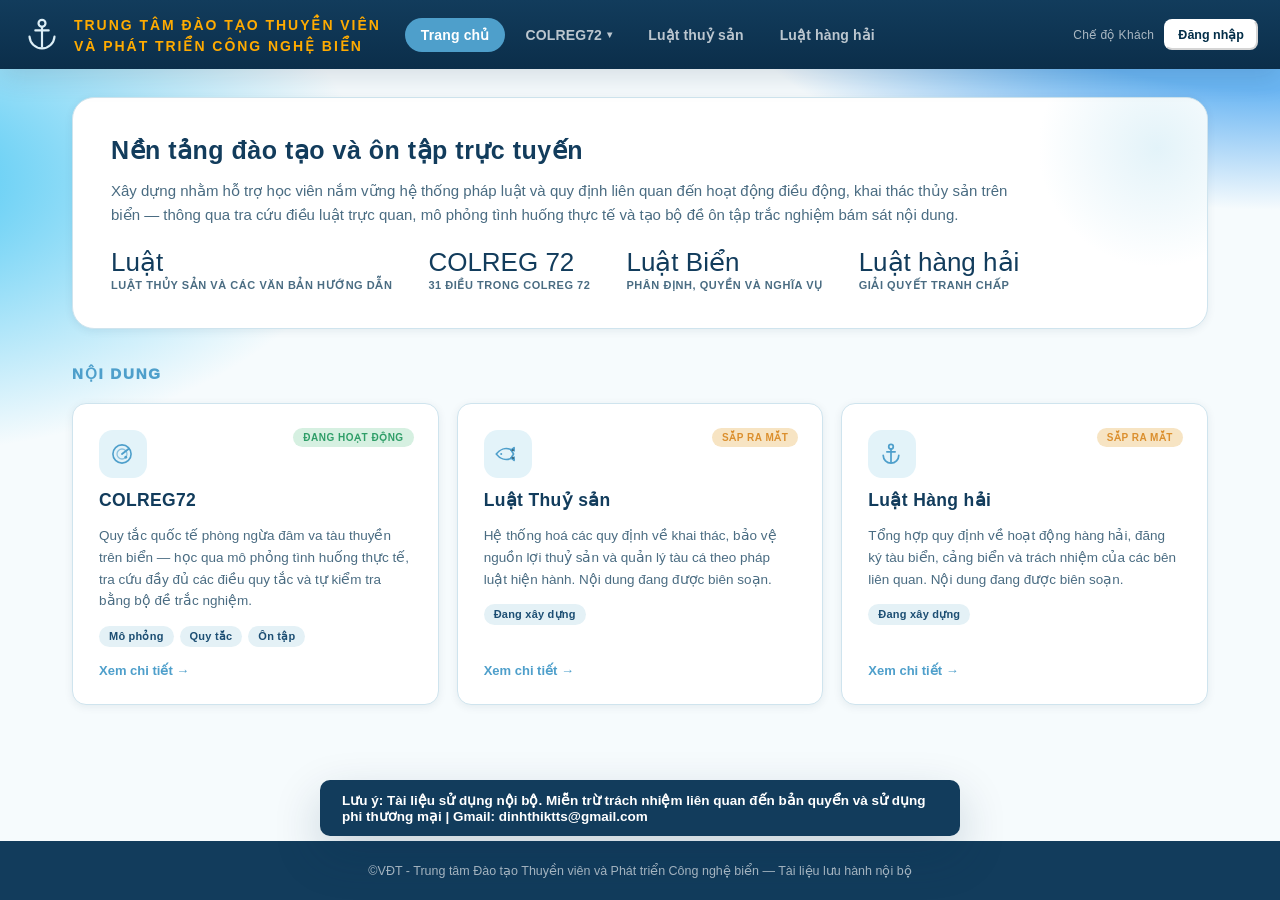
==== commit fd90f50c: "Update index.html" ====
--- a/index.html
+++ b/index.html
@@ -3,7 +3,7 @@
 <head>
 <meta charset="UTF-8">
 <meta name="viewport" content="width=device-width, initial-scale=1.0, maximum-scale=1">
-<title>Mô phỏng tránh va trên biển và các câu hỏi ôn tập</title>
+<title>Trung tâm Đào tạo Thuyền viên và Phát triển Công nghệ biển</title>
 <link rel="icon" type="image/png" href="https://trungtamdttv.edu.vn/uploads/0/DinhThi/LOGO/logo%20Cty%20(Final)%20.PNG.png">
 <style>
 :root{
@@ -78,6 +78,27 @@
 }
 .nav-btn:hover{background:rgba(255,255,255,0.10);color:#fff;}
 .nav-btn.active{background:var(--ocean-mid);color:#fff;}
+.nav-dropdown{position:relative;}
+.nav-btn-parent{display:inline-flex;align-items:center;gap:5px;}
+.nav-caret{display:inline-block;font-size:10px;transition:transform .15s ease;}
+.nav-dropdown.open .nav-caret{transform:rotate(180deg);}
+.nav-dropdown-menu{
+  position:absolute;top:calc(100% + 6px);left:0;min-width:170px;
+  background:var(--navy);border:1px solid rgba(255,255,255,0.12);
+  border-radius:var(--radius-sm);box-shadow:var(--shadow-md);
+  padding:6px;display:flex;flex-direction:column;gap:2px;
+  opacity:0;visibility:hidden;transform:translateY(-4px);
+  transition:opacity .15s ease, transform .15s ease, visibility .15s ease;
+  z-index:50;
+}
+.nav-dropdown.open .nav-dropdown-menu,
+.nav-dropdown:hover .nav-dropdown-menu{opacity:1;visibility:visible;transform:translateY(0);}
+.nav-dropdown-item{
+  display:block;width:100%;text-align:left;border:none;background:transparent;
+  color:rgba(255,255,255,0.78);padding:8px 12px;border-radius:8px;font-size:13.5px;font-weight:600;
+}
+.nav-dropdown-item:hover{background:rgba(255,255,255,0.10);color:#fff;}
+.nav-dropdown-item.active{background:var(--ocean-mid);color:#fff;}
 .auth-area{display:flex;align-items:center;gap:10px;flex:0 0 auto;}
 .login-status{font-size:12px;color:rgba(255,255,255,0.65);font-family:var(--font-body);letter-spacing:0.03em;}
 .login-status.on{color:var(--brass-soft);}
@@ -143,12 +164,12 @@
 .hero-actions{display:flex;gap:12px;margin-top:22px;flex-wrap:wrap;}
 .hero-stats{display:flex;gap:28px;margin-top:34px;flex-wrap:wrap;}
 .hero-stat-num{font-family:var(--font-display);font-size:28px;color:#cd0000;line-height:0.8;font-weight:600}
-.hero-stat-label{font-family:var(--font-body);font-size:11.5px;color:rgba(255,255,255);letter-spacing:0.06em;text-transform:uppercase;margin-top:4px;font-weight:900}
+.hero-stat-label{font-family:var(--font-body);font-size:11.5px;color:rgba(255,255,255);letter-spacing:0.06em;text-transform:uppercase;margin-top:4px;font-weight:600}
 
 /* ===== Section headers ===== */
 .section-head{display:flex;align-items:baseline;justify-content:space-between;gap:16px;margin:36px 0 16px;flex-wrap:wrap;}
 .section-head h2{font-size:20px;}
-.section-eyebrow{font-family:var(--font-body);font-size:11.5px;color:var(--ocean-mid);letter-spacing:0.12em;text-transform:uppercase;margin-bottom:4px;display:block;}
+.section-eyebrow{font-family:var(--font-body);font-size:15px;color:var(--ocean-mid);letter-spacing:0.12em;text-transform:uppercase;margin-bottom:4px;display:block;font-weight:1000}
 
 /* ===== Cards ===== */
 .card{
@@ -165,6 +186,40 @@
 .home-nav-card .icon-wrap svg{width:24px;height:24px;}
 .home-nav-card h3{font-size:16px;margin-bottom:2px;}
 .home-nav-card p{font-size:13.5px;margin:0;}
+
+/* ===== Trang chủ — giới thiệu tổng quan ===== */
+.home-intro{
+  background:var(--paper);border:1px solid var(--line);border-radius:var(--radius-lg);
+  padding:36px 38px;margin-bottom:8px;box-shadow:var(--shadow-sm);position:relative;overflow:hidden;
+}
+.home-intro::before{
+  content:'';position:absolute;right:-70px;top:-70px;width:240px;height:240px;border-radius:50%;
+  background:radial-gradient(circle, var(--ocean-pale) 0%, transparent 70%);pointer-events:none;
+}
+.home-intro-eyebrow{font-family:var(--font-body);font-size:11.5px;color:var(--ocean-mid);letter-spacing:0.14em;text-transform:uppercase;font-weight:800;margin-bottom:8px;display:block;}
+.home-intro h1{font-size:25px;line-height:1.32;margin-bottom:12px;max-width:760px;position:relative;}
+.home-intro p.lead{font-size:15px;max-width:900px;color:var(--ink-soft);margin-bottom:0;position:relative;}
+.home-intro-stats{display:flex;gap:36px;margin-top:24px;flex-wrap:wrap;position:relative;}
+.home-intro-stat-num{font-family:var(--font-display);font-size:26px;color:var(--navy);line-height:0.9;}
+.home-intro-stat-label{font-size:11px;color:var(--ink-soft);letter-spacing:0.05em;text-transform:uppercase;margin-top:5px;font-weight:600;}
+
+.home-modules-grid{display:grid;grid-template-columns:repeat(auto-fit,minmax(280px,1fr));gap:18px;}
+.module-card{
+  padding:26px;cursor:pointer;display:flex;flex-direction:column;gap:12px;position:relative;
+  transition:transform .15s ease, box-shadow .15s ease, border-color .15s ease;
+}
+.module-card:hover{transform:translateY(-3px);box-shadow:var(--shadow-md);border-color:var(--ocean-mid);}
+.module-card .icon-wrap{width:48px;height:48px;border-radius:14px;background:var(--ocean-pale);display:flex;align-items:center;justify-content:center;color:var(--ocean-mid);}
+.module-card .icon-wrap svg{width:26px;height:26px;}
+.module-card h3{font-size:17.5px;margin-bottom:2px;padding-right:88px;}
+.module-card p{font-size:13.5px;margin:0;}
+.module-tags{display:flex;flex-wrap:wrap;gap:6px;margin-top:2px;}
+.module-tag{font-size:11px;font-weight:700;letter-spacing:0.02em;padding:4px 10px;border-radius:999px;background:var(--line-soft);color:var(--navy-soft);}
+.module-status{position:absolute;top:24px;right:24px;font-size:10px;font-weight:800;letter-spacing:0.05em;text-transform:uppercase;padding:4px 10px;border-radius:999px;white-space:nowrap;}
+.module-status.live{background:var(--standon-soft);color:var(--standon);}
+.module-status.soon{background:var(--both-soft);color:var(--both);}
+.module-cta{margin-top:auto;padding-top:4px;display:flex;align-items:center;gap:6px;font-size:13px;font-weight:700;color:var(--ocean-mid);}
+@media (max-width:520px){ .home-intro{padding:26px 22px;} .home-intro h1{font-size:21px;} .module-card h3{padding-right:0;} .module-status{position:static;display:inline-flex;margin-bottom:4px;} }
 
 /* ===== Rules view ===== */
 .rules-layout{display:grid;grid-template-columns:220px 1fr;gap:24px;align-items:start;}
@@ -302,20 +357,26 @@
     </div>
     <nav class="main-nav" id="main-nav">
       <button class="nav-btn" data-view="home">Trang chủ</button>
-      <button class="nav-btn" data-view="rules">Quy tắc</button>
-      <button class="nav-btn" data-view="scenarios">Mô phỏng</button>
-      <button class="nav-btn" data-view="quiz">Ôn tập</button>
+      <div class="nav-dropdown" id="nav-dropdown-colreg" data-nav-group="colreg">
+        <button class="nav-btn nav-btn-parent" data-nav-toggle="colreg">COLREG72 <span class="nav-caret">▾</span></button>
+        <div class="nav-dropdown-menu">
+          <button class="nav-dropdown-item" data-view="intro">Giới thiệu</button>
+          <button class="nav-dropdown-item" data-view="rules">Quy tắc</button>
+	  <button class="nav-dropdown-item" data-view="scenarios">Mô phỏng</button>
+          <button class="nav-dropdown-item" data-view="quiz">Ôn tập</button>
+        </div>
+      </div>
+      <button class="nav-btn" data-view="fisheries">Luật thuỷ sản</button>
+      <button class="nav-btn" data-view="maritime">Luật hàng hải</button>
     </nav>
     <div class="auth-area">
       <span class="login-status" id="login-status">Chế độ Khách</span>
       <button class="btn btn-outline btn-sm" id="login-toggle-btn">Đăng nhập</button>
     </div>
   </header>
-
   <main id="view-root"></main>
-
   <footer class="app-footer">
-    <div id="footer-text">©<strong id="footer-org">Trung tâm Đào tạo Thuyền viên và Phát triển Công nghệ biển</strong> — Tài liệu lưu hành nội bộ</div>
+    <div id="footer-text">©VĐT-Trung tâm Đào tạo Thuyền viên và Phát triển Công nghệ biển — Tài liệu lưu hành nội bộ</div>
   </footer>
 </div>
 
@@ -591,7 +652,7 @@
   orgName:"Trung tâm Đào tạo Thuyền viên",
   heroEyebrow:"COLREG 72 · QUY TẮC QUỐC TẾ PHÒNG NGỪA ĐÂM VA TÀU THUYỀN TRÊN BIỂN",
   heroLead:"Trực quan hoá các tình huống tránh va theo Bảng quy tắc quốc tế phòng ngừa đâm va tàu thuyền trên biển năm 1972 (COLREG 72)",
-  footerNote:"Tài liệu lưu hành nội bộ",
+  footerText:"©VĐT - Trung tâm Đào tạo Thuyền viên và Phát triển Công nghệ biển — Tài liệu lưu hành nội bộ",
   emblem:"anchor",
   logoImageUrl:"https://trungtamdttv.edu.vn/uploads/0/DinhThi/LOGO/logo%20Cty%20(Final)%20.PNG.png",
   resultsWebhookUrl:"https://script.google.com/macros/s/AKfycbx1q3fYpe_7qyLpZSbTMiQwCd1ecNSXDC3IjkM0f_X6nQiYgJjPs-vO3up2fQy_a7lZYw/exec",
@@ -600,8 +661,8 @@
   quizSheetProxyUrl:"https://script.google.com/macros/s/AKfycbyQYowBTZorSXDCufiSvOSxZYb33_QDKJiTGzF6RGlDjub81NqIHL-wWiEtbADVBWIN5g/exec",
   quizRandomCount:20,
   bannerImages:[
-    {url:"https://trungtamdttv.edu.vn/Uploads/0/Sliders/7/img-2---web-240725212245.png", caption:"http://trungtamdttv.edu.vn/"},
-    {url:"https://trungtamdttv.edu.vn/Uploadôns/0/Sliders/1/img_8944---web-240725211527.png", caption:"http://trungtamdttv.edu.vn/"}
+    {url:"https://trungtamdttv.edu.vn/Uploads/0/Sliders/7/img-2---web-240725212245.png", caption:""},
+    {url:"https://trungtamdttv.edu.vn/Uploads/0/Sliders/1/img_8944---web-240725211527.png", caption:""}
   ]
 };
 
@@ -806,7 +867,9 @@
   x:`<path d="M6 6l12 12M18 6 6 18" stroke="currentColor" stroke-width="1.9" stroke-linecap="round"/>`,
   arrowLeft:`<path d="M15 5 8 12l7 7" fill="none" stroke="currentColor" stroke-width="2" stroke-linecap="round" stroke-linejoin="round"/>`,
   plus:`<path d="M12 5v14M5 12h14" stroke="currentColor" stroke-width="2" stroke-linecap="round"/>`,
-  trash:`<path d="M5 7h14M9 7V5.2A1.2 1.2 0 0 1 10.2 4h3.6A1.2 1.2 0 0 1 15 5.2V7M7 7l.7 12a1.5 1.5 0 0 0 1.5 1.4h5.6a1.5 1.5 0 0 0 1.5-1.4L17 7" fill="none" stroke="currentColor" stroke-width="1.6" stroke-linecap="round" stroke-linejoin="round"/>`
+  trash:`<path d="M5 7h14M9 7V5.2A1.2 1.2 0 0 1 10.2 4h3.6A1.2 1.2 0 0 1 15 5.2V7M7 7l.7 12a1.5 1.5 0 0 0 1.5 1.4h5.6a1.5 1.5 0 0 0 1.5-1.4L17 7" fill="none" stroke="currentColor" stroke-width="1.6" stroke-linecap="round" stroke-linejoin="round"/>`,
+  fish:`<path d="M3 12c3.2-4.2 8.4-6.2 13.4-4.2l2.6 4.2-2.6 4.2C11.4 18.2 6.2 16.2 3 12Z" fill="none" stroke="currentColor" stroke-width="1.5" stroke-linejoin="round"/><path d="M16.4 8.4 19.5 6v3.2M16.4 15.6l3.1 2.4v-3.2" stroke="currentColor" stroke-width="1.4" stroke-linecap="round" stroke-linejoin="round"/><circle cx="7.6" cy="12" r="0.95" fill="currentColor"/>`,
+  anchor:`<circle cx="12" cy="5.3" r="2.1" fill="none" stroke="currentColor" stroke-width="1.6"/><line x1="12" y1="7.4" x2="12" y2="19.5" stroke="currentColor" stroke-width="1.6" stroke-linecap="round"/><line x1="8.2" y1="10" x2="15.8" y2="10" stroke="currentColor" stroke-width="1.6" stroke-linecap="round"/><path d="M4.8 13.2a7.2 7.2 0 0 0 7.2 7.2 7.2 7.2 0 0 0 7.2-7.2" fill="none" stroke="currentColor" stroke-width="1.6" stroke-linecap="round"/>`
 };
 
 const EMBLEMS = {
@@ -1086,7 +1149,7 @@
     <div class="form-field"><label>Đơn vị quản lý</label><input type="text" id="set-orgName" value="${escapeAttr(s.orgName)}"></div>
     <div class="form-field"><label>Dòng giới thiệu nhỏ (trên tiêu đề)</label><input type="text" id="set-heroEyebrow" value="${escapeAttr(s.heroEyebrow)}"></div>
     <div class="form-field"><label>Đoạn giới thiệu</label><textarea id="set-heroLead">${escapeHtml(s.heroLead)}</textarea></div>
-    <div class="form-field"><label>Ghi chú chân trang</label><input type="text" id="set-footerNote" value="${escapeAttr(s.footerNote)}"></div>
+    <div class="form-field"><label>Nội dung chân trang (Footer)</label><input type="text" id="set-footerText" value="${escapeAttr(s.footerText)}"><small style="display:block;color:var(--ink-soft);font-size:11.5px;margin-top:4px;">Toàn bộ dòng chữ hiển thị ở cuối trang — có thể chỉnh sửa tự do, không phụ thuộc Tên ứng dụng/Đơn vị quản lý.</small></div>
     <div class="form-row-2">
       <div class="form-field"><label>Biểu tượng logo mặc định</label>
         <select id="set-emblem">
@@ -1115,23 +1178,65 @@
 
 function viewHomeHTML(){
   const s = DATA.settings;
+  const totalQuiz = (DATA.quiz||[]).length;
   return `<section class="view">
     ${bannerCarouselHTML()}
-    <div class="hero">
-      ${heroRadarSVG()}
-      <span class="hero-eyebrow">${escapeHtml(s.heroEyebrow)}</span>
-      <h1>${escapeHtml(s.appTitle)}<br>${escapeHtml(s.appSubtitle)}</h1>
-      <p class="lead">${escapeHtml(s.heroLead)}</p>
-      <div class="hero-actions">
-        <button class="btn btn-primary" data-goto="scenarios">Mô phỏng tình huống</button>
-        <button class="btn btn-outline" data-goto="rules">Xem Bộ quy tắc</button>
-	<button class="btn hero-quiz-btn" data-goto="quiz">Ôn tập</button>
+
+    <div class="home-intro">
+      <h1>Nền tảng đào tạo và ôn tập trực tuyến</h1>
+      <p class="lead">Xây dựng nhằm hỗ trợ học viên nắm vững hệ thống pháp luật và quy định liên quan đến hoạt động điều động, khai thác thủy sản trên biển — thông qua tra cứu điều luật trực quan, mô phỏng tình huống thực tế và tạo bộ đề ôn tập trắc nghiệm bám sát nội dung.</p>
+      <div class="home-intro-stats">
+	<div><div class="home-intro-stat-num">Luật</div><div class="home-intro-stat-label">Luật thủy sản và các văn bản hướng dẫn</div></div>
+	<div><div class="home-intro-stat-num">COLREG 72</div><div class="home-intro-stat-label">31 Điều trong COLREG 72</div></div>
+	<div><div class="home-intro-stat-num">Luật Biển</div><div class="home-intro-stat-label">Phân định, quyền và nghĩa vụ</div></div>
+	<div><div class="home-intro-stat-num">Luật hàng hải</div><div class="home-intro-stat-label">Giải quyết tranh chấp</div></div>
       </div>
-      <div class="hero-stats">
-        <div><div class="hero-stat-num">${DATA.rules.length}</div><div class="hero-stat-label">Điều quy tắc</div></div>
-        <div><div class="hero-stat-num">${DATA.scenarios.length}</div><div class="hero-stat-label">Tình huống mô phỏng</div></div>
-        <div><div class="hero-stat-num">${DATA.settings.quizRandomCount||20}</div><div class="hero-stat-label">Câu hỏi mỗi lượt ôn tập</div></div>
+    </div>
+
+    <div class="section-head">
+      <div><span class="section-eyebrow">Nội dung</h2></div>
+    </div>
+    <div class="home-modules-grid">
+      <div class="card module-card" data-goto="intro">
+        <span class="module-status live">Đang hoạt động</span>
+        <div class="icon-wrap">${iconSpan('radar')}</div>
+        <h3>COLREG72</h3>
+        <p>Quy tắc quốc tế phòng ngừa đâm va tàu thuyền trên biển — học qua mô phỏng tình huống thực tế, tra cứu đầy đủ các điều quy tắc và tự kiểm tra bằng bộ đề trắc nghiệm.</p>
+        <div class="module-tags">
+         <span class="module-tag">Mô phỏng</span><span class="module-tag">Quy tắc</span><span class="module-tag">Ôn tập</span>
+        </div>
+        <div class="module-cta">Xem chi tiết →</div>
       </div>
+
+      <div class="card module-card" data-goto="fisheries">
+        <span class="module-status soon">Sắp ra mắt</span>
+        <div class="icon-wrap">${iconSpan('fish')}</div>
+        <h3>Luật Thuỷ sản</h3>
+        <p>Hệ thống hoá các quy định về khai thác, bảo vệ nguồn lợi thuỷ sản và quản lý tàu cá theo pháp luật hiện hành. Nội dung đang được biên soạn.</p>
+        <div class="module-tags"><span class="module-tag">Đang xây dựng</span></div>
+        <div class="module-cta">Xem chi tiết →</div>
+      </div>
+
+      <div class="card module-card" data-goto="maritime">
+        <span class="module-status soon">Sắp ra mắt</span>
+        <div class="icon-wrap">${iconSpan('anchor')}</div>
+        <h3>Luật Hàng hải</h3>
+        <p>Tổng hợp quy định về hoạt động hàng hải, đăng ký tàu biển, cảng biển và trách nhiệm của các bên liên quan. Nội dung đang được biên soạn.</p>
+        <div class="module-tags"><span class="module-tag">Đang xây dựng</span></div>
+        <div class="module-cta">Xem chi tiết →</div>
+      </div>
+    </div>
+  </section>`;
+}
+
+/* =========================================================
+   TRANG TRỐNG (chưa triển khai nội dung)
+========================================================= */
+function viewPlaceholderHTML(title, note){
+  return `<section class="view">
+    <div class="section-head"><div><span class="section-eyebrow">Đang cập nhật</span><h2>${escapeHtml(title)}</h2></div></div>
+    <div class="card" style="padding:40px 24px;">
+      <div class="empty-note">${escapeHtml(note || 'Nội dung mục này đang được xây dựng và sẽ sớm được cập nhật.')}</div>
     </div>
   </section>`;
 }
@@ -1461,6 +1566,30 @@
       <div class="edit-actions"><button class="btn btn-primary btn-sm" data-quiz-next>${quizIndex+1<total?'Câu tiếp theo':'Xem kết quả'}</button></div>`:''}
     </div>`;
 }
+function quizHeroHTML(){
+  const s = DATA.settings;
+  return `<div class="hero">
+      ${heroRadarSVG()}
+      <span class="hero-eyebrow">${escapeHtml(s.heroEyebrow)}</span>
+      <h1>${escapeHtml(s.appTitle)}<br>${escapeHtml(s.appSubtitle)}</h1>
+      <p class="lead">${escapeHtml(s.heroLead)}</p>
+      <div class="hero-actions">
+        <button class="btn btn-primary" data-goto="scenarios">Mô phỏng tình huống</button>
+        <button class="btn btn-outline" data-goto="rules">Xem Bộ quy tắc</button>
+	<button class="btn hero-quiz-btn" data-goto="quiz">Ôn tập</button>
+      </div>
+      <div class="hero-stats">
+        <div><div class="hero-stat-num">${DATA.rules.length}</div><div class="hero-stat-label">Điều quy tắc</div></div>
+        <div><div class="hero-stat-num">${DATA.scenarios.length}</div><div class="hero-stat-label">Tình huống mô phỏng</div></div>
+        <div><div class="hero-stat-num">${DATA.settings.quizRandomCount||20}</div><div class="hero-stat-label">Câu hỏi mỗi lượt ôn tập</div></div>
+      </div>
+    </div>`;
+}
+function viewIntroHTML(){
+  return `<section class="view">
+    ${quizHeroHTML()}
+  </section>`;
+}
 function viewQuizTakeHTML(){
   const manageBtn = isLoggedIn?`<button class="btn btn-ghost btn-sm" data-toggle-quiz-manage>${iconSpan('edit')} Quản lý câu hỏi</button>`:'';
   const header = `<div class="section-head"><div><span class="section-eyebrow">Tự kiểm tra</span><h2>Câu hỏi ôn tập</h2></div>${manageBtn}</div>`;
@@ -1712,14 +1841,18 @@
 /* =========================================================
    ĐIỀU HƯỚNG / RENDER GỐC
 ========================================================= */
+const COLREG_VIEWS = ['intro','rules','scenarios','quiz'];
 function setActiveNav(){
-  document.querySelectorAll('.nav-btn').forEach(b=>b.classList.toggle('active', b.dataset.view===currentView));
+  document.querySelectorAll('.nav-btn[data-view]').forEach(b=>b.classList.toggle('active', b.dataset.view===currentView));
+  document.querySelectorAll('.nav-dropdown-item').forEach(b=>b.classList.toggle('active', b.dataset.view===currentView));
+  const colregParent = document.querySelector('[data-nav-toggle="colreg"]');
+  if (colregParent) colregParent.classList.toggle('active', COLREG_VIEWS.includes(currentView));
 }
 function renderBrand(){
   document.getElementById('brand-emblem').innerHTML = buildEmblemMarkup();
   document.getElementById('org-name-display').textContent = DATA.settings.orgName;
   document.querySelector('.brand-app').textContent = DATA.settings.appTitle;
-  document.getElementById('footer-text').innerHTML = `© <strong>${escapeHtml(DATA.settings.orgName)}</strong> — ${escapeHtml(DATA.settings.footerNote)}`;
+  document.getElementById('footer-text').textContent = DATA.settings.footerText;
   const faviconUrl = (DATA.settings.logoImageUrl||'').trim();
   if (faviconUrl){
     let iconLink = document.querySelector('link[rel="icon"]');
@@ -1732,9 +1865,12 @@
   const root = document.getElementById('view-root');
   clearInterval(bannerCarouselInterval); bannerCarouselInterval = null;
   if (currentView==='home') root.innerHTML = viewHomeHTML();
+  else if (currentView==='intro') root.innerHTML = viewIntroHTML();
   else if (currentView==='rules') root.innerHTML = viewRulesHTML();
   else if (currentView==='scenarios') root.innerHTML = currentScenarioId ? viewScenarioDetailHTML(currentScenarioId) : viewScenariosListHTML();
   else if (currentView==='quiz') root.innerHTML = viewQuizHTML();
+  else if (currentView==='fisheries') root.innerHTML = viewPlaceholderHTML('Luật thuỷ sản');
+  else if (currentView==='maritime') root.innerHTML = viewPlaceholderHTML('Luật hàng hải');
   updateQuizTimerDisplay();
   if (currentView==='home') startBannerCarousel();
 }
@@ -1797,7 +1933,7 @@
   s.orgName = document.getElementById('set-orgName').value.trim() || s.orgName;
   s.heroEyebrow = document.getElementById('set-heroEyebrow').value.trim() || s.heroEyebrow;
   s.heroLead = document.getElementById('set-heroLead').value.trim() || s.heroLead;
-  s.footerNote = document.getElementById('set-footerNote').value.trim() || s.footerNote;
+  s.footerText = document.getElementById('set-footerText').value.trim() || s.footerText;
   s.emblem = document.getElementById('set-emblem').value;
   s.logoImageUrl = document.getElementById('set-logoUrl').value.trim();
   const bannerContainer = document.getElementById('banner-images-list');
@@ -2258,8 +2394,22 @@
 function wireGlobalEvents(){
   document.getElementById('view-root').addEventListener('click', onViewRootClick);
   document.getElementById('main-nav').addEventListener('click', e=>{
-    const btn = e.target.closest('.nav-btn'); if (!btn) return;
+    const toggleBtn = e.target.closest('[data-nav-toggle]');
+    if (toggleBtn){
+      const dropdown = toggleBtn.closest('.nav-dropdown');
+      const wasOpen = dropdown.classList.contains('open');
+      document.querySelectorAll('.nav-dropdown.open').forEach(d=>d.classList.remove('open'));
+      if (!wasOpen) dropdown.classList.add('open');
+      return;
+    }
+    const btn = e.target.closest('.nav-btn, .nav-dropdown-item'); if (!btn || !btn.dataset.view) return;
+    document.querySelectorAll('.nav-dropdown.open').forEach(d=>d.classList.remove('open'));
     switchView(btn.dataset.view);
+  });
+  document.addEventListener('click', e=>{
+    if (!e.target.closest('.nav-dropdown')){
+      document.querySelectorAll('.nav-dropdown.open').forEach(d=>d.classList.remove('open'));
+    }
   });
   document.getElementById('login-toggle-btn').addEventListener('click', ()=>{ isLoggedIn ? doLogout() : openLoginModal(); });
   document.getElementById('login-modal-close').addEventListener('click', closeLoginModal);
@@ -2267,7 +2417,7 @@
   document.getElementById('login-pass').addEventListener('keydown', e=>{ if (e.key==='Enter') attemptLogin(); });
   document.getElementById('login-user').addEventListener('keydown', e=>{ if (e.key==='Enter') attemptLogin(); });
   document.getElementById('login-modal').addEventListener('click', e=>{ if (e.target.id==='login-modal') closeLoginModal(); });
-  document.addEventListener('keydown', e=>{ if (e.key==='Escape') closeLoginModal(); });
+  document.addEventListener('keydown', e=>{ if (e.key==='Escape'){ closeLoginModal(); document.querySelectorAll('.nav-dropdown.open').forEach(d=>d.classList.remove('open')); } });
   const audioPlayer = document.getElementById('global-audio-player');
   audioPlayer.addEventListener('ended', ()=>{
     document.querySelectorAll('.sound-badge.playing').forEach(b=>b.classList.remove('playing'));
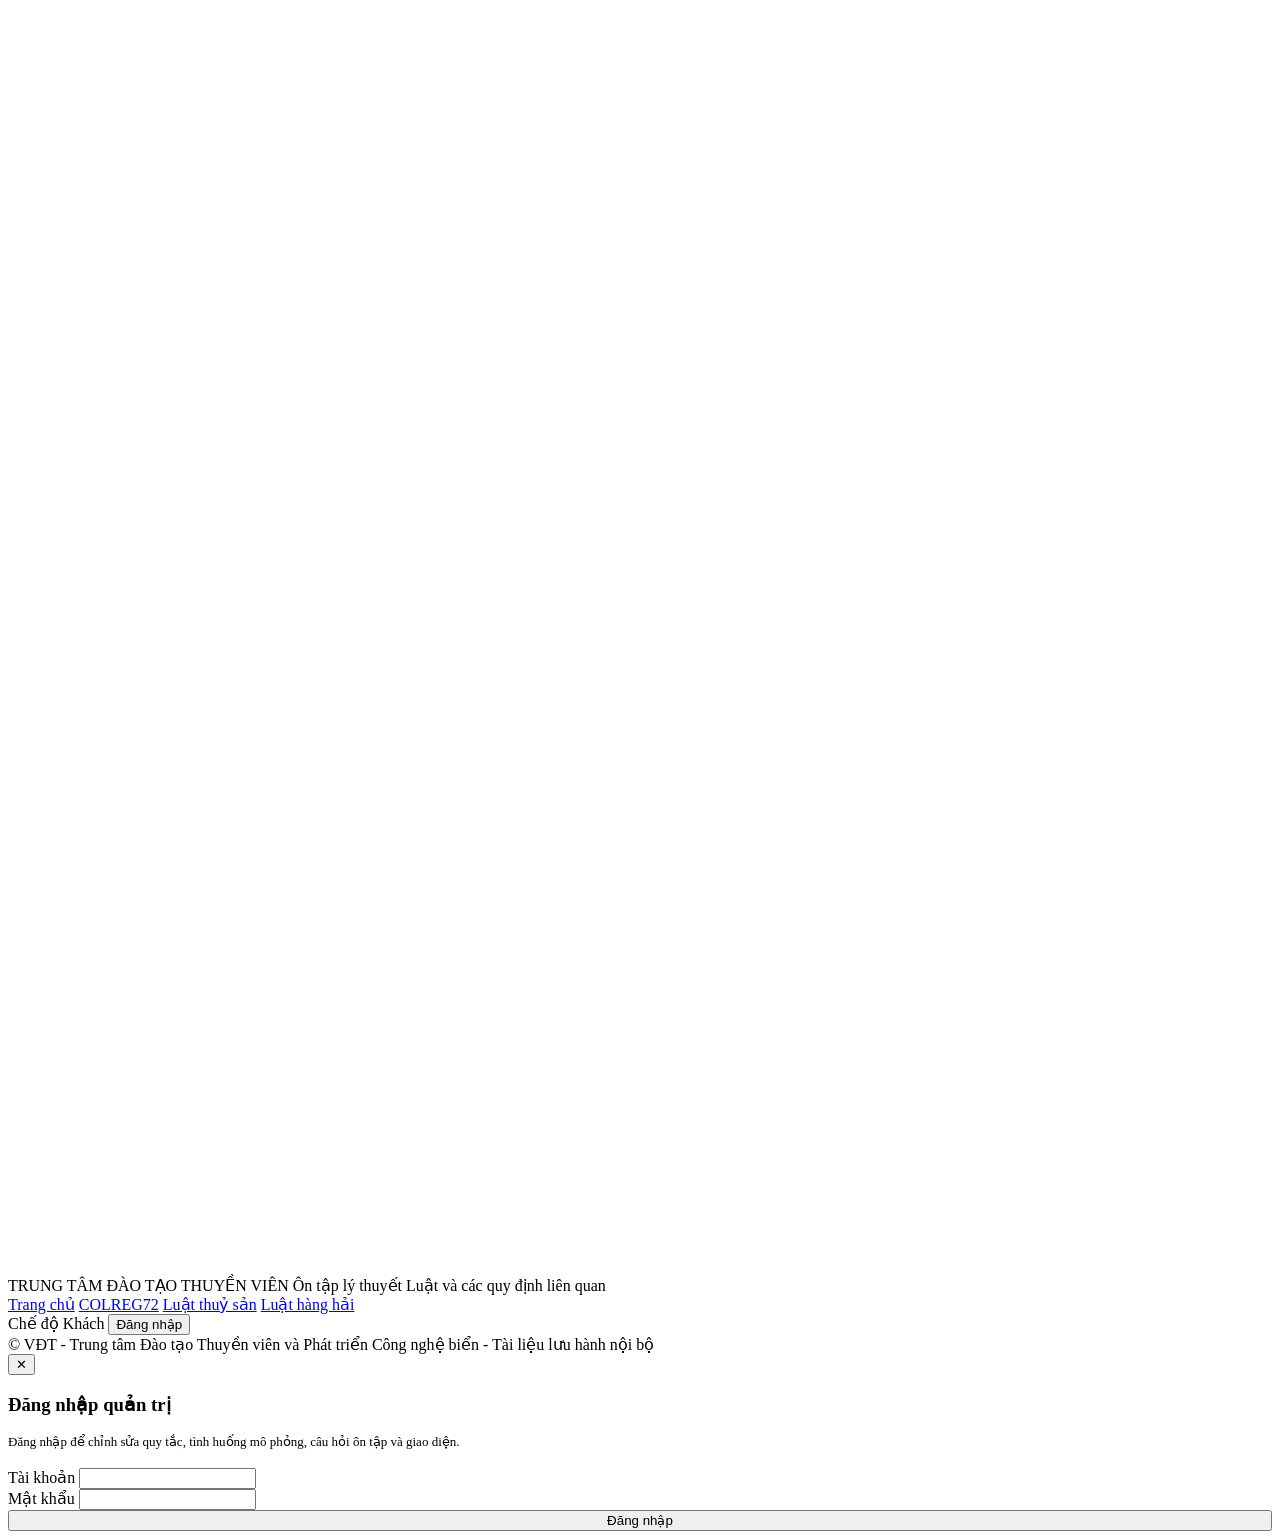
==== commit 45537fc0: "Update index.html" ====
--- a/index.html
+++ b/index.html
@@ -5,345 +5,7 @@
 <meta name="viewport" content="width=device-width, initial-scale=1.0, maximum-scale=1">
 <title>Trung tâm Đào tạo Thuyền viên và Phát triển Công nghệ biển</title>
 <link rel="icon" type="image/png" href="https://trungtamdttv.edu.vn/uploads/0/DinhThi/LOGO/logo%20Cty%20(Final)%20.PNG.png">
-<style>
-:root{
-  --ocean-light:#BFE3F0;
-  --ocean-pale:#E3F3F9;
-  --ocean-mid:#4E9FCB;
-  --ocean-deep:#0B2E4A;
-  --navy:#123C5C;
-  --navy-soft:#1C4E73;
-  --foam:#F6FBFD;
-  --paper:#FFFFFF;
-  --brass:#C99A44;
-  --brass-soft:#E4C077;
-  --giveway:#D6524A;
-  --giveway-soft:#F6D9D6;
-  --standon:#2F9E68;
-  --standon-soft:#D6F0E1;
-  --both:#DB8F2E;
-  --both-soft:#F7E4C3;
-  --ink:#0B2E4A;
-  --ink-soft:#4A6C82;
-  --line:#CFE4EE;
-  --line-soft:#E4F1F6;
-  --shadow-sm: 0 2px 8px rgba(11,46,74,0.08);
-  --shadow-md: 0 8px 28px rgba(11,46,74,0.14);
-  --shadow-lg: 0 18px 48px rgba(11,46,74,0.20);
-  --radius-sm: 8px;
-  --radius-md: 14px;
-  --radius-lg: 22px;
-  --font-display: "Bahnschrift", "Segoe UI Semibold", "Arial Narrow", "Helvetica Neue", Arial, sans-serif;
-  --font-body: -apple-system, BlinkMacSystemFont, "Segoe UI", Roboto, "Helvetica Neue", Arial, sans-serif;
-  --font-mono: "Cascadia Mono", "SF Mono", Consolas, Menlo, monospace;
-}
-*{box-sizing:border-box;}
-html,body{margin:0;padding:0;}
-body{
-  font-family:var(--font-body);
-  color:var(--ink);
-  background:
-radial-gradient(1200px 600px at 100% -10%, #6bb6f3 30%, transparent 50%), radial-gradient(900px 500px at -10% 20%, #44c5f3 0%, transparent 55%), var(--foam);
-  min-height:100vh;
-  -webkit-font-smoothing:antialiased;
-}
-h1,h2,h3,h4{font-family:var(--font-display);color:var(--navy);margin:0 0 8px 0;letter-spacing:0.02em;}
-p{line-height:1.6;color:var(--ink-soft);margin:0 0 12px 0;}
-button{font-family:var(--font-body);cursor:pointer;}
-::selection{background:var(--ocean-mid);color:#fff;}
-a{color:var(--ocean-mid);}
-
-/* ===== Layout shell ===== */
-#app-shell{min-height:100vh;display:flex;flex-direction:column;}
-
-/* ===== Topbar ===== */
-.topbar{
-  position:sticky;top:0;z-index:40;
-  display:flex;align-items:center;gap:16px;
-  padding:12px 22px;
-  background:linear-gradient(180deg, var(--navy) 0%, var(--ocean-deep) 100%);
-  box-shadow:var(--shadow-md);
-  flex-wrap:wrap;
-}
-.brand{display:flex;align-items:center;gap:12px;flex:0 0 auto;}
-.brand-emblem{width:40px;height:40px;flex:0 0 auto;}
-.brand-text{display:flex;flex-direction:column;line-height:1.5;}
-.brand-org{font-family:var(--font-display);font-size:14px;letter-spacing:0.14em;color:#ffab00;text-transform:uppercase;font-weight:800;margin-top:3px}
-.brand-app{font-family:var(--font-display);font-size:14px;letter-spacing:0.14em;color:#ffab00;text-transform:uppercase;font-weight:800;}
-.main-nav{display:flex;gap:4px;margin-left:8px;flex:1 1 auto;flex-wrap:wrap;}
-.nav-btn{
-  border:none;background:transparent;color:rgba(255,255,255,0.72);
-  padding:9px 16px;border-radius:999px;font-size:14px;font-weight:600;letter-spacing:0.01em;
-  transition:background .15s ease, color .15s ease;
-}
-.nav-btn:hover{background:rgba(255,255,255,0.10);color:#fff;}
-.nav-btn.active{background:var(--ocean-mid);color:#fff;}
-.nav-dropdown{position:relative;}
-.nav-btn-parent{display:inline-flex;align-items:center;gap:5px;}
-.nav-caret{display:inline-block;font-size:10px;transition:transform .15s ease;}
-.nav-dropdown.open .nav-caret{transform:rotate(180deg);}
-.nav-dropdown-menu{
-  position:absolute;top:calc(100% + 6px);left:0;min-width:170px;
-  background:var(--navy);border:1px solid rgba(255,255,255,0.12);
-  border-radius:var(--radius-sm);box-shadow:var(--shadow-md);
-  padding:6px;display:flex;flex-direction:column;gap:2px;
-  opacity:0;visibility:hidden;transform:translateY(-4px);
-  transition:opacity .15s ease, transform .15s ease, visibility .15s ease;
-  z-index:50;
-}
-.nav-dropdown.open .nav-dropdown-menu,
-.nav-dropdown:hover .nav-dropdown-menu{opacity:1;visibility:visible;transform:translateY(0);}
-.nav-dropdown-item{
-  display:block;width:100%;text-align:left;border:none;background:transparent;
-  color:rgba(255,255,255,0.78);padding:8px 12px;border-radius:8px;font-size:13.5px;font-weight:600;
-}
-.nav-dropdown-item:hover{background:rgba(255,255,255,0.10);color:#fff;}
-.nav-dropdown-item.active{background:var(--ocean-mid);color:#fff;}
-.auth-area{display:flex;align-items:center;gap:10px;flex:0 0 auto;}
-.login-status{font-size:12px;color:rgba(255,255,255,0.65);font-family:var(--font-body);letter-spacing:0.03em;}
-.login-status.on{color:var(--brass-soft);}
-
-/* ===== Buttons ===== */
-.btn{
-  background:#ffffff;border-color: rgb(255 255 255 / 50%);color:#032e48;border-radius: 10px;padding: 9px 18px;font-size: 14px;font-weight: 700;transition: transform .1s ease, box-shadow .15s ease, background .15s ease;
-}
-}
-.btn:active{transform:translateY(1px);}
-.btn-primary{background:linear-gradient(135deg,#f4cf63,#dcae3f);color:#092943;box-shadow:var(--shadow-sm);}
-.btn-primary:hover{background:#3f8fbd;}
-.btn-outline{background:#ffffff;border-color:rgba(255,255,255,0.5);color:#032e48;}
-.btn-outline:hover{background:rgba(255,255,255,0.12);}
-
-.hero-quiz-btn{background:#ffffff;border-color:rgba(255,255,255,0.5);color:#032e48;}
-.hero-quiz-btn:hover{background:rgba(255,255,255,0.12);}
-
-.btn-brass{background:var(--brass);color:#fff;}
-.btn-brass:hover{background:#b5893c;}
-.btn-danger{background:var(--giveway);color:#fff;}
-.btn-ghost{background:transparent;border-color:var(--line);color:var(--navy);}
-.btn-ghost:hover{background:var(--line-soft);}
-.btn-sm{padding:6px 12px;font-size:12.5px;border-radius:8px;}
-.btn:disabled{opacity:0.5;cursor:not-allowed;}
-
-/* ===== Main / Views ===== */
-main{flex:1 1 auto;padding:28px 22px 60px;max-width:1180px;margin:0 auto;width:100%;}
-.view{animation:fadeIn .25s ease;}
-@keyframes fadeIn{from{opacity:0;transform:translateY(6px);}to{opacity:1;transform:translateY(0);}}
-
-/* ===== Banner ảnh tự động thay đổi (trên Hero) ===== */
-.banner-carousel{position:relative;width:100%;overflow:hidden;border-radius:var(--radius-lg);margin-bottom:20px;box-shadow:var(--shadow-md);background:var(--navy);}
-.banner-carousel-img{width:100%;height:300px;object-fit:cover;display:block;transition:opacity .35s ease;}
-.banner-carousel-dots{position:absolute;bottom:14px;left:50%;transform:translateX(-50%);display:flex;gap:8px;z-index:2;}
-.banner-carousel-dot{width:9px;height:9px;border-radius:50%;background:rgba(255,255,255,0.5);cursor:pointer;border:none;padding:0;transition:background .15s ease, transform .15s ease;}
-.banner-carousel-dot.active{background:#fff;transform:scale(1.2);}
-.banner-carousel-arrow{position:absolute;top:50%;transform:translateY(-50%);background:rgba(11,46,74,0.45);color:#fff;border:none;width:34px;height:34px;border-radius:50%;cursor:pointer;font-size:18px;display:flex;align-items:center;justify-content:center;z-index:2;line-height:1;}
-.banner-carousel-arrow:hover{background:rgba(11,46,74,0.75);}
-.banner-carousel-arrow.prev{left:12px;}
-.banner-carousel-arrow.next{right:12px;}
-@media (max-width:720px){ .banner-carousel-img{height:190px;} }
-
-/* ===== Hero ===== */
-.hero{
-  position:relative;overflow:hidden;
-  background:linear-gradient(rgba(10, 25, 47, 0.3), rgba(10, 25, 47, 0.82)),url('https://i.ibb.co/mFBbY8jQ/Gemini-Generated-Image-gr5yuzgr5yuzgr5y.png');
-  border-radius:var(--radius-lg);
-  padding:48px 40px;color:#fff;margin-bottom:28px;
-  box-shadow:var(--shadow-lg);
-}
-.hero-radar
-{position:absolute;right:-90px;top:50%;transform:translateY(-50%);width:420px;height:420px;opacity:1;pointer-events:none;}
-.hero-sweep{transform-origin:210px 210px;animation:sweep 6s linear infinite;}
-@media (prefers-reduced-motion: reduce){.hero-sweep{animation:none;}}
-@keyframes sweep{from{transform:rotate(0deg);}to{transform:rotate(360deg);}}
-.radar-blip{animation:blipPulse 1.6s ease-in-out infinite;transform-origin:center;}
-@keyframes blipPulse{0%,100%{opacity:1;}50%{opacity:0.35;}}
-@media (prefers-reduced-motion: reduce){.radar-blip{animation:none;}}
-.hero-eyebrow{font-family:var(--font-body);font-size:20px;letter-spacing:0.16em;color:#ffee00;text-transform:uppercase;margin-bottom:10px;font-weight:900}
-.hero h1{color:transparent;font-size:1px;line-height:1.2;margin-bottom:16px;margin-top:15px}
-.hero p.lead{color:#e4c077;border-color:rgb(255 255 255 / 50%);border-radius:10px;font-weight: 700;;max-width:560px;font-size:15.5px;}
-.hero-actions{display:flex;gap:12px;margin-top:22px;flex-wrap:wrap;}
-.hero-stats{display:flex;gap:28px;margin-top:34px;flex-wrap:wrap;}
-.hero-stat-num{font-family:var(--font-display);font-size:28px;color:#cd0000;line-height:0.8;font-weight:600}
-.hero-stat-label{font-family:var(--font-body);font-size:11.5px;color:rgba(255,255,255);letter-spacing:0.06em;text-transform:uppercase;margin-top:4px;font-weight:600}
-
-/* ===== Section headers ===== */
-.section-head{display:flex;align-items:baseline;justify-content:space-between;gap:16px;margin:36px 0 16px;flex-wrap:wrap;}
-.section-head h2{font-size:20px;}
-.section-eyebrow{font-family:var(--font-body);font-size:15px;color:var(--ocean-mid);letter-spacing:0.12em;text-transform:uppercase;margin-bottom:4px;display:block;font-weight:1000}
-
-/* ===== Cards ===== */
-.card{
-  background:var(--paper);border:1px solid var(--line);border-radius:var(--radius-md);
-  box-shadow:var(--shadow-sm);
-}
-.grid-cards{display:grid;grid-template-columns:repeat(auto-fill,minmax(230px,1fr));gap:16px;}
-.home-nav-card{
-  padding:22px;cursor:pointer;transition:transform .15s ease, box-shadow .15s ease, border-color .15s ease;
-  display:flex;flex-direction:column;gap:10px;
-}
-.home-nav-card:hover{transform:translateY(-3px);box-shadow:var(--shadow-md);border-color:var(--ocean-mid);}
-.home-nav-card .icon-wrap{width:44px;height:44px;border-radius:12px;background:var(--ocean-pale);display:flex;align-items:center;justify-content:center;}
-.home-nav-card .icon-wrap svg{width:24px;height:24px;}
-.home-nav-card h3{font-size:16px;margin-bottom:2px;}
-.home-nav-card p{font-size:13.5px;margin:0;}
-
-/* ===== Trang chủ — giới thiệu tổng quan ===== */
-.home-intro{
-  background:var(--paper);border:1px solid var(--line);border-radius:var(--radius-lg);
-  padding:36px 38px;margin-bottom:8px;box-shadow:var(--shadow-sm);position:relative;overflow:hidden;
-}
-.home-intro::before{
-  content:'';position:absolute;right:-70px;top:-70px;width:240px;height:240px;border-radius:50%;
-  background:radial-gradient(circle, var(--ocean-pale) 0%, transparent 70%);pointer-events:none;
-}
-.home-intro-eyebrow{font-family:var(--font-body);font-size:11.5px;color:var(--ocean-mid);letter-spacing:0.14em;text-transform:uppercase;font-weight:800;margin-bottom:8px;display:block;}
-.home-intro h1{font-size:25px;line-height:1.32;margin-bottom:12px;max-width:760px;position:relative;}
-.home-intro p.lead{font-size:15px;max-width:900px;color:var(--ink-soft);margin-bottom:0;position:relative;}
-.home-intro-stats{display:flex;gap:36px;margin-top:24px;flex-wrap:wrap;position:relative;}
-.home-intro-stat-num{font-family:var(--font-display);font-size:26px;color:var(--navy);line-height:0.9;}
-.home-intro-stat-label{font-size:11px;color:var(--ink-soft);letter-spacing:0.05em;text-transform:uppercase;margin-top:5px;font-weight:600;}
-
-.home-modules-grid{display:grid;grid-template-columns:repeat(auto-fit,minmax(280px,1fr));gap:18px;}
-.module-card{
-  padding:26px;cursor:pointer;display:flex;flex-direction:column;gap:12px;position:relative;
-  transition:transform .15s ease, box-shadow .15s ease, border-color .15s ease;
-}
-.module-card:hover{transform:translateY(-3px);box-shadow:var(--shadow-md);border-color:var(--ocean-mid);}
-.module-card .icon-wrap{width:48px;height:48px;border-radius:14px;background:var(--ocean-pale);display:flex;align-items:center;justify-content:center;color:var(--ocean-mid);}
-.module-card .icon-wrap svg{width:26px;height:26px;}
-.module-card h3{font-size:17.5px;margin-bottom:2px;padding-right:88px;}
-.module-card p{font-size:13.5px;margin:0;}
-.module-tags{display:flex;flex-wrap:wrap;gap:6px;margin-top:2px;}
-.module-tag{font-size:11px;font-weight:700;letter-spacing:0.02em;padding:4px 10px;border-radius:999px;background:var(--line-soft);color:var(--navy-soft);}
-.module-status{position:absolute;top:24px;right:24px;font-size:10px;font-weight:800;letter-spacing:0.05em;text-transform:uppercase;padding:4px 10px;border-radius:999px;white-space:nowrap;}
-.module-status.live{background:var(--standon-soft);color:var(--standon);}
-.module-status.soon{background:var(--both-soft);color:var(--both);}
-.module-cta{margin-top:auto;padding-top:4px;display:flex;align-items:center;gap:6px;font-size:13px;font-weight:700;color:var(--ocean-mid);}
-@media (max-width:520px){ .home-intro{padding:26px 22px;} .home-intro h1{font-size:21px;} .module-card h3{padding-right:0;} .module-status{position:static;display:inline-flex;margin-bottom:4px;} }
-
-/* ===== Rules view ===== */
-.rules-layout{display:grid;grid-template-columns:220px 1fr;gap:24px;align-items:start;}
-.rules-parts{display:flex;flex-direction:column;gap:6px;position:sticky;top:88px;}
-.part-btn{
-  text-align:left;border:1px solid var(--line);background:var(--paper);border-radius:10px;
-  padding:11px 14px;font-size:13px;font-weight:700;color:var(--navy-soft);
-}
-.part-btn small{display:block;font-weight:500;color:var(--ink-soft);font-size:11.5px;margin-top:2px;}
-.part-btn.active{background:var(--navy);color:#fff;border-color:var(--navy);}
-.part-btn.active small{color:rgba(255,255,255,0.7);}
-.rule-item{padding:18px 20px;margin-bottom:12px;}
-.rule-item .rule-num{
-  display:inline-block;font-family:var(--font-body);font-size:12px;font-weight:700;color:#fff;
-  background:var(--ocean-mid);padding:3px 9px;border-radius:6px;margin-bottom:8px;letter-spacing:0.03em;
-}
-.rule-item h3{font-size:16px;margin-bottom:6px;}
-.rule-item .rule-body{font-size:14px;color:var(--ink-soft);white-space:pre-line;}
-.rule-edit-row{display:flex;justify-content:flex-end;margin-top:8px;}
-
-/* ===== Scenario list ===== */
-.scenario-card{padding:20px;cursor:pointer;transition:transform .15s ease, box-shadow .15s ease;position:relative;overflow:hidden;}
-.scenario-card:hover{transform:translateY(-3px);box-shadow:var(--shadow-md);}
-.scenario-card .tag{
-  display:inline-flex;align-items:center;gap:5px;font-family:var(--font-body);font-size:11px;font-weight:700;
-  padding:3px 9px;border-radius:999px;letter-spacing:0.03em;margin-bottom:10px;text-transform:uppercase;
-}
-.tag-giveway{background:var(--giveway-soft);color:var(--giveway);}
-.tag-standon{background:var(--standon-soft);color:var(--standon);}
-.tag-both{background:var(--both-soft);color:var(--both);}
-.tag-neutral{background:var(--ocean-pale);color:var(--ocean-deep);}
-.scenario-card h3{font-size:16px;margin-bottom:6px;}
-.scenario-card p{font-size:13.5px;margin-bottom:0;}
-.scenario-card .rule-ref{font-family:var(--font-body);font-size:11.5px;color:var(--ink-soft);margin-top:10px;}
-.scenario-card .mini-radar{position:absolute;right:-30px;bottom:-30px;width:110px;height:110px;opacity:0.12;}
-
-/* ===== Scenario detail ===== */
-.scenario-detail{padding:26px;}
-.scenario-detail-head{display:flex;justify-content:space-between;align-items:flex-start;gap:16px;flex-wrap:wrap;margin-bottom:18px;}
-.back-link{display:inline-flex;align-items:center;gap:6px;font-size:13px;font-weight:700;color:var(--ocean-mid);background:none;border:none;padding:0;margin-bottom:14px;}
-.back-link:hover{text-decoration:underline;}
-.detail-grid{display:grid;grid-template-columns:1fr 1fr;gap:26px;align-items:start;}
-@media (max-width:820px){.detail-grid{grid-template-columns:1fr;}}
-.radar-wrap{background:radial-gradient(circle at 50% 50%, #0F3A57 0%, var(--ocean-deep) 70%, #082238 100%);border-radius:var(--radius-md);padding:14px;box-shadow:var(--shadow-md);}
-.radar-legend{display:flex;gap:14px;flex-wrap:wrap;margin-top:12px;font-size:12px;color:var(--ink-soft);}
-.radar-legend span{display:inline-flex;align-items:center;gap:6px;}
-.legend-dot{width:10px;height:10px;border-radius:3px;display:inline-block;}
-.detail-block{margin-bottom:18px;}
-.detail-block h4{font-size:13px;text-transform:uppercase;letter-spacing:0.08em;color:var(--ocean-mid);margin-bottom:6px;}
-.detail-block p{font-size:14.5px;white-space:pre-line;}
-.env-row{display:flex;gap:18px;flex-wrap:wrap;font-family:var(--font-body);font-size:12.5px;color:var(--ink-soft);background:var(--ocean-pale);padding:10px 14px;border-radius:10px;}
-.sound-badge{display:inline-flex;align-items:center;gap:8px;background:var(--navy);color:#fff;padding:8px 14px;border-radius:10px;font-size:13.5px;font-weight:600;border:none;font-family:inherit;}
-button.sound-badge{cursor:pointer;transition:background .15s ease, transform .1s ease;}
-button.sound-badge:hover{background:var(--navy-soft);}
-button.sound-badge:active{transform:scale(0.98);}
-button.sound-badge.playing{background:var(--ocean-mid);animation:blipPulse 1s ease-in-out infinite;}
-.sound-badge .play-glyph{font-size:11px;}
-
-/* ===== Quiz ===== */
-.quiz-card{padding:28px;max-width:640px;margin:0 auto;}
-.quiz-progress{font-family:var(--font-body);font-size:12px;color:var(--ink-soft);margin-bottom:8px;}
-.quiz-timer{font-family:var(--font-body);font-size:13px;font-weight:700;color:var(--navy);background:var(--ocean-pale);padding:3px 10px;border-radius:999px;}
-.quiz-timer.quiz-timer-warning{color:#fff;background:var(--giveway);animation:blipPulse 1s ease-in-out infinite;}
-.quiz-bar{height:6px;border-radius:3px;background:var(--line-soft);overflow:hidden;margin-bottom:22px;}
-.quiz-bar-fill{height:100%;background:var(--ocean-mid);transition:width .3s ease;}
-.quiz-q{font-size:17px;font-weight:700;color:var(--navy);margin-bottom:18px;}
-.quiz-opt{
-  display:block;width:100%;text-align:left;border:1.5px solid var(--line);background:var(--paper);
-  border-radius:12px;padding:13px 16px;margin-bottom:10px;font-size:14.5px;color:var(--ink);
-  transition:border-color .15s ease, background .15s ease;
-}
-.quiz-opt:hover:not(:disabled){border-color:var(--ocean-mid);background:var(--ocean-pale);}
-.quiz-opt.correct{border-color:var(--standon);background:var(--standon-soft);font-weight:700;}
-.quiz-opt.incorrect{border-color:var(--giveway);background:var(--giveway-soft);font-weight:700;}
-.quiz-opt:disabled{cursor:default;}
-.quiz-explain{background:var(--ocean-pale);border-radius:10px;padding:14px 16px;font-size:13.5px;color:var(--navy-soft);margin-top:6px;}
-.quiz-result{text-align:center;padding:20px 0;}
-.quiz-result .score-num{font-family:var(--font-display);font-size:52px;color:var(--navy);}
-
-/* ===== Modal ===== */
-.modal-overlay{
-  position:fixed;inset:0;background:rgba(8,34,56,0.55);backdrop-filter:blur(2px);
-  display:flex;align-items:center;justify-content:center;z-index:100;padding:20px;
-}
-.modal-overlay.hidden{display:none;}
-.modal-box{background:var(--paper);border-radius:var(--radius-md);padding:28px;width:100%;max-width:400px;box-shadow:var(--shadow-lg);position:relative;}
-.modal-close{position:absolute;top:14px;right:14px;background:none;border:none;color:var(--ink-soft);font-size:18px;padding:4px;}
-.form-field{margin-bottom:14px;}
-.form-field label{display:block;font-size:12.5px;font-weight:700;color:var(--navy-soft);margin-bottom:5px;}
-.form-field input[type=text],.form-field input[type=password],.form-field input[type=number],.form-field textarea,.form-field select{
-  width:100%;border:1.5px solid var(--line);border-radius:9px;padding:9px 12px;font-size:14px;font-family:var(--font-body);color:var(--ink);background:var(--foam);
-}
-.form-field textarea{resize:vertical;min-height:70px;}
-.form-field input:focus,.form-field textarea:focus,.form-field select:focus{outline:2px solid var(--ocean-mid);outline-offset:1px;border-color:var(--ocean-mid);}
-.form-row-2{display:grid;grid-template-columns:1fr 1fr;gap:12px;}
-.signal-row{display:flex;gap:8px;margin-bottom:8px;align-items:center;flex-wrap:wrap;}
-.signal-row input{flex:1;min-width:160px;}
-.form-error{color:var(--giveway);font-size:12.5px;margin-top:-6px;margin-bottom:12px;min-height:16px;}
-.edit-card{border:1.5px dashed var(--brass);background:#FFFBF2;border-radius:var(--radius-md);padding:20px;margin-top:14px;}
-.edit-card h4{font-size:13px;text-transform:uppercase;letter-spacing:0.06em;color:var(--brass);margin-bottom:12px;}
-.edit-actions{display:flex;gap:10px;margin-top:14px;}
-.edit-fab{position:absolute;top:14px;right:14px;background:var(--brass);color:#fff;border:none;border-radius:8px;padding:6px 12px;font-size:12px;font-weight:700;display:flex;align-items:center;gap:5px;z-index:5;}
-
-/* ===== Footer ===== */
-.app-footer{background:var(--navy);color:rgba(255,255,255,0.65);padding:22px;text-align:center;font-size:12.5px;margin-top:auto;}
-.app-footer strong{color:#fff;}
-
-/* ===== Toast ===== */
-#toast{position:fixed;bottom:64px;left:50%;transform:translateX(-50%) translateY(20px);background:var(--navy);color:#fff;padding:12px 22px;border-radius:10px;box-shadow:var(--shadow-lg);font-size:13.5px;font-weight:600;z-index:200;opacity:0;transition:opacity .2s ease, transform .3s ease;pointer-events:none;}
-#toast.show{opacity:1;transform:translateX(-50%) translateY(0);}
-
-/* ===== Misc ===== */
-.badge-edit-mode{background:var(--brass);color:#fff;font-family:var(--font-body);font-size:11px;padding:3px 10px;border-radius:999px;letter-spacing:0.05em;}
-.empty-note{text-align:center;padding:40px 20px;color:var(--ink-soft);font-size:14px;}
-::-webkit-scrollbar{width:10px;height:10px;}
-::-webkit-scrollbar-thumb{background:var(--line);border-radius:6px;}
-@media (max-width:720px){
-  .rules-layout{grid-template-columns:1fr;}
-  .rules-parts{position:static;flex-direction:row;overflow-x:auto;padding-bottom:4px;}
-  .hero{padding:32px 22px;}
-  .hero h1{font-size:26px;}
-  .hero-radar{display:none;}
-}
-</style>
+<link rel="stylesheet" href="app-style.css">
 </head>
 <body>
 <div id="app-shell">
@@ -356,18 +18,10 @@
 </div>
     </div>
     <nav class="main-nav" id="main-nav">
-      <button class="nav-btn" data-view="home">Trang chủ</button>
-      <div class="nav-dropdown" id="nav-dropdown-colreg" data-nav-group="colreg">
-        <button class="nav-btn nav-btn-parent" data-nav-toggle="colreg">COLREG72 <span class="nav-caret">▾</span></button>
-        <div class="nav-dropdown-menu">
-          <button class="nav-dropdown-item" data-view="intro">Giới thiệu</button>
-          <button class="nav-dropdown-item" data-view="rules">Quy tắc</button>
-	  <button class="nav-dropdown-item" data-view="scenarios">Mô phỏng</button>
-          <button class="nav-dropdown-item" data-view="quiz">Ôn tập</button>
-        </div>
-      </div>
-      <button class="nav-btn" data-view="fisheries">Luật thuỷ sản</button>
-      <button class="nav-btn" data-view="maritime">Luật hàng hải</button>
+      <a class="nav-btn active" href="index.html">Trang chủ</a>
+      <a class="nav-btn" href="colreg.html">COLREG72</a>
+      <a class="nav-btn" href="fisheries.html">Luật thuỷ sản</a>
+      <a class="nav-btn" href="maritime.html">Luật hàng hải</a>
     </nav>
     <div class="auth-area">
       <span class="login-status" id="login-status">Chế độ Khách</span>
@@ -376,7 +30,7 @@
   </header>
   <main id="view-root"></main>
   <footer class="app-footer">
-    <div id="footer-text">©VĐT-Trung tâm Đào tạo Thuyền viên và Phát triển Công nghệ biển — Tài liệu lưu hành nội bộ</div>
+    <div id="footer-text">© VĐT - Trung tâm Đào tạo Thuyền viên và Phát triển Công nghệ biển - Tài liệu lưu hành nội bộ</div>
   </footer>
 </div>
 
@@ -401,2049 +55,7 @@
 <div id="toast"></div>
 <audio id="global-audio-player" preload="none"></audio>
 
-<script>
-'use strict';
-/* =========================================================
-   DỮ LIỆU MẶC ĐỊNH — COLREG 72
-   (Nội dung diễn giải phục vụ giảng dạy, không phải văn bản luật gốc)
-========================================================= */
-const PART_LABELS = {
-  A:  {title:"Phần A", sub:"Quy định chung"},
-  B1: {title:"Phần B · Mục I", sub:"Hành động trong mọi tầm nhìn xa"},
-  B2: {title:"Phần B · Mục II", sub:"Hành động khi nhìn thấy nhau"},
-  B3: {title:"Phần B · Mục III", sub:"Hành động khi tầm nhìn xa hạn chế"},
-  C:  {title:"Phần C", sub:"Đèn và dấu hiệu"},
-  D:  {title:"Phần D", sub:"Tín hiệu âm thanh, ánh sáng"},
-  E:  {title:"Phần E", sub:"Miễn trừ"}
-};
-const PART_ORDER = ["A","B1","B2","B3","C","D","E"];
-
-const DEFAULT_RULES = [
-{id:"r1",part:"A",num:"Điều 1",title:"Áp dụng",body:`Bộ quy tắc áp dụng cho mọi tàu thuyền hoạt động trên biển cả và các vùng nước liên thông mà tàu biển có thể qua lại được.`},
-{id:"r2",part:"A",num:"Điều 2",title:"Trách nhiệm",body:`Không điều khoản nào của quy tắc miễn trừ trách nhiệm cho tàu, chủ tàu, thuyền trưởng hay thuyền viên nếu không thực hiện đầy đủ các biện pháp phòng ngừa theo thông lệ hàng hải thông thường, hoặc theo yêu cầu đặc biệt của hoàn cảnh cụ thể lúc đó.`},
-{id:"r3",part:"A",num:"Điều 3",title:"Định nghĩa chung",body:`Giải thích các thuật ngữ dùng trong quy tắc: "tàu thuyền", "tàu máy", "tàu buồm", "tàu đang đánh cá", "thuỷ phi cơ", "tàu mất chủ động", "tàu bị hạn chế khả năng điều động", "tàu bị hạn chế do mớn nước", "đang chạy" (underway), chiều dài/chiều rộng tàu, và "tầm nhìn xa bị hạn chế".`},
-
-{id:"r4",part:"B1",num:"Điều 4",title:"Áp dụng",body:`Các quy tắc trong Mục I áp dụng cho tàu thuyền trong mọi điều kiện tầm nhìn xa.`},
-{id:"r5",part:"B1",num:"Điều 5",title:"Cảnh giới",body:`Mọi tàu thuyền phải luôn duy trì cảnh giới thích hợp bằng mắt và tai, cũng như bằng mọi phương tiện sẵn có phù hợp với hoàn cảnh, điều kiện hiện tại, để đánh giá đầy đủ tình huống và nguy cơ đâm va.`},
-{id:"r6",part:"B1",num:"Điều 6",title:"Tốc độ an toàn",body:`Mọi tàu thuyền phải luôn chạy với tốc độ an toàn để có hành động tránh va hiệu quả và dừng lại trong khoảng cách phù hợp với hoàn cảnh. Cần xem xét: tầm nhìn xa, mật độ giao thông, khả năng quay trở của tàu, ánh sáng ban đêm, điều kiện gió nước dòng chảy, mớn nước so với độ sâu, và khả năng sử dụng radar.`},
-{id:"r7",part:"B1",num:"Điều 7",title:"Nguy cơ đâm va",body:`Mọi tàu phải dùng mọi phương tiện sẵn có, phù hợp hoàn cảnh, để xác định sớm có tồn tại nguy cơ đâm va hay không; nếu còn nghi ngờ phải coi như nguy cơ đó tồn tại. Không được phán đoán chỉ dựa trên thông tin ít ỏi, đặc biệt là dữ liệu radar chưa đầy đủ. Cần đặc biệt chú ý xem phương vị la bàn của tàu đang đến gần có thay đổi đáng kể hay không — nếu gần như không đổi, nguy cơ đâm va có thể đang tồn tại.`},
-{id:"r8",part:"B1",num:"Điều 8",title:"Hành động tránh va",body:`Hành động tránh va, nếu hoàn cảnh cho phép, phải rõ ràng, thực hiện sớm và phù hợp thực tiễn hàng hải tốt. Thay đổi hướng đi/tốc độ phải đủ lớn để tàu khác dễ nhận biết; tránh nhiều thay đổi nhỏ liên tiếp. Nếu đủ khoảng nước, chỉ thay đổi hướng đi có thể là biện pháp hiệu quả nhất nếu thực hiện sớm, dứt khoát. Hành động phải dẫn tới việc thông qua ở khoảng cách an toàn; nếu cần, phải giảm tốc, dừng máy hoặc cho máy chạy lùi.`},
-{id:"r9",part:"B1",num:"Điều 9",title:"Luồng hẹp",body:`Tàu chạy dọc luồng hẹp phải giữ càng gần mép ngoài cùng bên phải của luồng càng tốt, nếu an toàn và thực tế. Tàu dài dưới 20m và tàu buồm không được cản trở tàu chỉ có thể hành trình an toàn trong phạm vi luồng; tàu đánh cá không được cản trở tàu khác đang chạy trong luồng. Cấm vượt nếu đòi hỏi tàu bị vượt phải hỗ trợ — tàu định vượt phải phát tín hiệu xin đường và được đồng ý. Khi tiếp cận khúc quanh hoặc đoạn bị che khuất, phải cảnh giác đặc biệt và phát tín hiệu phù hợp. Tránh neo trong luồng hẹp nếu có thể tránh được.`},
-{id:"r10",part:"B1",num:"Điều 10",title:"Hệ thống phân luồng giao thông",body:`Tàu dùng hệ thống phân luồng phải chạy đúng hướng làn đường quy định, tránh xa đường/vùng phân cách, thường nhập và thoát ở đầu làn; khi buộc phải cắt ngang, nên cắt theo hướng vuông góc nhất có thể. Tàu đánh cá, tàu buồm, tàu dài dưới 20m không được cản trở tàu máy đang hành trình an toàn trong làn đường. Tránh neo đậu trong hệ thống phân luồng hoặc gần khu vực đầu/cuối luồng.`},
-
-{id:"r11",part:"B2",num:"Điều 11",title:"Áp dụng",body:`Các quy tắc trong Mục II áp dụng cho tàu thuyền nhìn thấy nhau.`},
-{id:"r12",part:"B2",num:"Điều 12",title:"Tàu buồm",body:`Khi hai tàu buồm có nguy cơ đâm va: nếu gió thổi vào các mạn khác nhau, tàu có gió thổi vào mạn trái phải nhường đường; nếu gió thổi cùng mạn, tàu ở phía trên gió nhường tàu ở phía dưới gió; nếu không xác định được tàu kia nhận gió mạn nào, phải nhường đường.`},
-{id:"r13",part:"B2",num:"Điều 13",title:"Vượt",body:`Bất kể các quy định khác của Mục II, tàu vượt phải nhường đường cho tàu bị vượt. Một tàu được coi là đang vượt khi tiếp cận tàu khác từ hướng lệch quá 22,5° so với trục ngang về phía sau — ban đêm chỉ nhìn thấy đèn lái, không thấy đèn mạn nào của tàu kia. Khi còn nghi ngờ, phải coi mình là tàu vượt. Nghĩa vụ nhường đường vẫn còn cho đến khi đã vượt qua và cách xa hẳn, dù sau đó tình huống có chuyển thành cắt hướng.`},
-{id:"r14",part:"B2",num:"Điều 14",title:"Tình huống đối đầu",body:`Khi hai tàu máy đi đối hướng hoặc gần đối hướng có nguy cơ đâm va, mỗi tàu phải chuyển hướng sang phải để đi qua mạn trái của nhau. Tình huống được coi là tồn tại khi một tàu thấy tàu kia ở phía trước hoặc gần phía trước, ban đêm thấy đèn cột thẳng hàng/gần thẳng hàng và/hoặc thấy cả hai đèn mạn. Nếu còn nghi ngờ, phải coi như tình huống đối đầu đang tồn tại.`},
-{id:"r15",part:"B2",num:"Điều 15",title:"Tình huống cắt hướng",body:`Khi hai tàu máy cắt hướng nhau có nguy cơ đâm va, tàu nào nhìn thấy tàu kia ở mạn phải của mình phải nhường đường và, nếu hoàn cảnh cho phép, tránh cắt ngang phía trước tàu kia.`},
-{id:"r16",part:"B2",num:"Điều 16",title:"Hành động của tàu nhường đường",body:`Mọi tàu có nghĩa vụ nhường đường phải có hành động sớm và dứt khoát để giữ khoảng cách an toàn với tàu kia.`},
-{id:"r17",part:"B2",num:"Điều 17",title:"Hành động của tàu giữ hướng",body:`Khi một tàu có nghĩa vụ nhường đường, tàu kia (tàu giữ hướng) phải giữ nguyên hướng đi, tốc độ. Tàu giữ hướng có thể tự hành động tránh va ngay khi thấy rõ tàu nhường đường không hành động thích hợp; nếu tình huống trở nên quá gần đến mức không thể tránh va chỉ bằng hành động của tàu nhường đường, tàu giữ hướng phải có hành động tốt nhất giúp tránh va — kể cả không chuyển hướng sang trái đối với tàu đang ở mạn trái mình trong tình huống cắt hướng, nếu khả thi.`},
-{id:"r18",part:"B2",num:"Điều 18",title:"Trách nhiệm giữa các loại tàu",body:`Trừ khi Điều 9, 10, 13 quy định khác: tàu máy đang chạy phải nhường đường cho tàu mất chủ động, tàu bị hạn chế khả năng điều động, tàu đang đánh cá, và tàu buồm (theo thứ tự ưu tiên giảm dần). Tàu buồm đang chạy phải nhường đường cho tàu mất chủ động, tàu bị hạn chế khả năng điều động, và tàu đang đánh cá. Mọi tàu (trừ tàu mất chủ động/hạn chế điều động) phải tránh cản trở tàu bị hạn chế do mớn nước; tàu này phải hành trình đặc biệt thận trọng. Thuỷ phi cơ nói chung phải tránh xa và không cản trở tàu thuyền khác.`},
-{id:"r19",part:"B3",num:"Điều 19",title:"Hành động trong tầm nhìn xa hạn chế",body:`Áp dụng cho tàu không nhìn thấy nhau khi hành trình trong/gần khu vực tầm nhìn xa hạn chế. Mọi tàu máy phải chạy tốc độ an toàn phù hợp, sẵn sàng máy để điều động ngay. Khi phát hiện tàu khác qua radar, phải xác định có hình thành tình huống quá gần/nguy cơ đâm va hay không và hành động tránh va sớm nếu cần, tránh: chuyển hướng sang trái với tàu ở phía trước trục ngang (trừ khi đang vượt); chuyển hướng về phía tàu đang ở chính ngang hoặc sau chính ngang. Trừ khi đã xác định hết nguy cơ, tàu nghe tín hiệu sương mù ở phía trước trục ngang hoặc không tránh được tình huống quá gần phải giảm tốc tối thiểu, sẵn sàng dừng hẳn trớn tới, và hết sức thận trọng cho đến khi hết nguy cơ.`},
-
-{id:"r20",part:"C",num:"Điều 20",title:"Áp dụng",body:`Quy định về đèn có hiệu lực từ hoàng hôn đến bình minh và trong tầm nhìn xa hạn chế; có thể trưng thêm ban ngày nếu cần. Dấu hiệu (hình khối) được trưng ban ngày theo quy định riêng cho từng loại tàu/hoạt động.`},
-{id:"r21",part:"C",num:"Điều 21",title:"Định nghĩa (đèn)",body:`Đèn cột: đèn trắng chiếu cung 225° đặt trên trục dọc tàu. Đèn mạn: xanh lá (mạn phải) và đỏ (mạn trái), mỗi đèn chiếu cung 112,5°. Đèn lái: đèn trắng phía sau, chiếu cung 135°. Đèn kéo: đèn vàng phía sau. Đèn chớp: đèn chớp toàn vòng với tần suất quy định.`},
-{id:"r22",part:"C",num:"Điều 22",title:"Tầm nhìn xa của đèn",body:`Quy định khoảng cách tối thiểu phải nhìn thấy được của từng loại đèn, phân theo chiều dài tàu (từ 50m trở lên, 12–50m, dưới 12m).`},
-{id:"r23",part:"C",num:"Điều 23",title:"Tàu máy đang chạy",body:`Phải trưng: một đèn cột phía trước (tàu từ 50m trở lên trưng thêm đèn cột thứ hai phía sau, cao hơn), đèn mạn hai bên, và đèn lái.`},
-{id:"r25",part:"C",num:"Điều 25",title:"Tàu buồm đang chạy, tàu chèo",body:`Trưng đèn mạn hai bên và đèn lái (không có đèn cột); có thể thêm hai đèn chớp toàn vòng đỏ trên xanh lá ở đỉnh cột.`},
-{id:"r27",part:"C",num:"Điều 27",title:"Tàu mất chủ động, tàu hạn chế khả năng điều động",body:`Trưng hai đèn chớp toàn vòng đỏ–đỏ (hoặc hai hình cầu đen ban ngày) xếp thẳng đứng, kèm đèn/dấu hiệu bổ sung tuỳ loại hoạt động (nạo vét, rà phá thuỷ lôi, kéo phao...).`},
-{id:"r30",part:"C",num:"Điều 30",title:"Tàu neo, tàu mắc cạn",body:`Tàu neo trưng đèn trắng toàn vòng ở mũi (và ở lái, thấp hơn, nếu tàu dài). Tàu mắc cạn trưng thêm hai đèn đỏ toàn vòng thẳng đứng.`},
-{id:"r31",part:"C",num:"Điều 31",title:"Thuỷ phi cơ",body:`Khi không thể trưng đủ đèn/dấu hiệu như tàu máy, thuỷ phi cơ phải trưng đèn/tín hiệu gần giống nhất có thể với quy định.`},
-
-{id:"r32",part:"D",num:"Điều 32",title:"Định nghĩa (còi)",body:`"Tiếng ngắn": âm thanh kéo dài khoảng 1 giây. "Tiếng dài": âm thanh kéo dài khoảng 4–6 giây.`},
-{id:"r34",part:"D",num:"Điều 34",title:"Tín hiệu điều động và cảnh báo",body:`Khi nhìn thấy nhau: 1 tiếng ngắn = "tôi chuyển hướng sang phải"; 2 tiếng ngắn = "tôi chuyển hướng sang trái"; 3 tiếng ngắn = "máy của tôi đang chạy lùi". Trong luồng hẹp khi xin vượt: 2 dài + 1 ngắn (xin vượt mạn phải) hoặc 2 dài + 2 ngắn (xin vượt mạn trái); tàu bị vượt đồng ý bằng 1 dài–1 ngắn–1 dài–1 ngắn. Khi nghi ngờ hành động/ý định của tàu kia: phát ít nhất 5 tiếng ngắn liên tiếp (có thể kèm đèn chớp). Khi tiếp cận khúc quanh/đoạn luồng bị che khuất: phát 1 tiếng dài.`},
-{id:"r35",part:"D",num:"Điều 35",title:"Tín hiệu âm thanh khi tầm nhìn xa hạn chế",body:`Tàu máy có trớn tới: 1 tiếng dài mỗi khoảng không quá 2 phút. Tàu máy đang chạy nhưng dừng trớn: 2 tiếng dài liên tiếp (cách nhau ~2 giây) mỗi khoảng không quá 2 phút. Tàu mất chủ động, hạn chế điều động, hạn chế do mớn nước, tàu buồm, tàu đánh cá, tàu đang kéo/đẩy: 1 dài + 2 ngắn mỗi khoảng không quá 2 phút. Tàu neo: hồi chuông nhanh ~5 giây mỗi khoảng không quá 1 phút (tàu ≥100m thêm chiêng ở lái). Tàu mắc cạn: tín hiệu chuông đặc biệt.`},
-
-{id:"r38",part:"E",num:"Điều 38",title:"Miễn trừ",body:`Cho phép một số tàu đóng hoặc đã đặt sống chính trước ngày quy tắc có hiệu lực được miễn trừ tạm thời hoặc vĩnh viễn một số yêu cầu về vị trí, đặc tính kỹ thuật của đèn, dấu hiệu, tín hiệu âm thanh, trong thời gian chuyển tiếp quy định.`}
-];
-
-/* ===== Tình huống mô phỏng ===== */
-const VESSEL_TYPES = {
-  power:  {label:"Tàu máy"},
-  sail:   {label:"Tàu buồm"},
-  fishing:{label:"Tàu đánh cá"},
-  restricted:{label:"Tàu hạn chế điều động"}
-};
-
-const DEFAULT_SCENARIOS = [
-{
-  id:"sc-headon",title:"Tình huống đối đầu (Head-on)",ruleRef:"Điều 14",roleTag:"both",
-  summary:"Hai tàu máy đi ngược hướng nhau, cả hai đều phải chuyển hướng sang phải.",
-  description:`Hai tàu máy đi ngược hướng hoặc gần như ngược hướng nhau, mỗi tàu nhìn thấy đèn cột / hình dáng tàu kia gần như thẳng phía trước mũi — có nguy cơ đâm va trực diện.`,
-  action:`Cả hai tàu đều phải chủ động chuyển hướng sang bên phải (mạn phải) để đi qua mạn trái của nhau. Không tàu nào được coi là tàu giữ hướng trong tình huống này; hành động phải sớm và rõ ràng.`,
-  soundSignals:[`Mỗi tàu phát 1 tiếng còi ngắn khi bắt đầu chuyển hướng sang phải.`],
-  showTurnArrows:true,
-  ownShip:{name:"Tàu ta",type:"power",x:210,y:322,heading:0,role:"both"},
-  targetShip:{name:"Tàu mục tiêu",type:"power",x:210,y:108,heading:180,role:"both"},
-  environment:{currentDir:45,currentSpeed:1.0,windDir:60,windSpeed:12,visibility:"Tốt",showCurrent:true,showWind:false}
-},
-{
-  id:"sc-cross-giveway",title:"Cắt hướng — Tàu ta nhường đường",ruleRef:"Điều 15, 16",roleTag:"giveway",
-  summary:"Tàu mục tiêu ở mạn phải của tàu ta — tàu ta phải nhường đường.",
-  description:`Tàu ta và tàu mục tiêu đang cắt hướng nhau. Tàu mục tiêu ở phía mạn phải của tàu ta, hai hướng đi có khả năng giao nhau ở phía trước.`,
-  action:`Tàu ta là tàu nhường đường: hành động sớm, dứt khoát — thường là giảm tốc độ và/hoặc chuyển hướng sang phải để đi qua phía sau lái tàu mục tiêu, tránh cắt ngang phía trước tàu đó.`,
-  soundSignals:[`1 tiếng còi ngắn khi bắt đầu chuyển hướng sang phải (Điều 34).`],
-  showTurnArrows:true,
-  ownShip:{name:"Tàu ta",type:"power",x:145,y:290,heading:5,role:"giveway"},
-  targetShip:{name:"Tàu mục tiêu",type:"power",x:320,y:230,heading:222,role:"standon"},
-  environment:{currentDir:200,currentSpeed:0.5,windDir:180,windSpeed:8,visibility:"Tốt",showCurrent:true,showWind:false}
-},
-{
-  id:"sc-cross-standon",title:"Cắt hướng — Tàu ta giữ hướng",ruleRef:"Điều 17",roleTag:"standon",
-  summary:"Tàu mục tiêu ở mạn trái của tàu ta và phải nhường đường; tàu ta giữ hướng.",
-  description:`Tàu mục tiêu đang tiếp cận từ phía mạn trái của tàu ta và có nghĩa vụ nhường đường theo Điều 15.`,
-  action:`Tàu ta là tàu giữ hướng: giữ nguyên hướng đi, tốc độ. Chỉ tự hành động tránh va khi thấy rõ tàu mục tiêu không hành động thích hợp, hoặc khi hai tàu đã đến quá gần.`,
-  soundSignals:[`Nếu buộc phải tự hành động: phát tín hiệu tương ứng (1 hoặc 2 tiếng ngắn).`,`Có thể phát 5 tiếng ngắn liên tiếp nếu nghi ngờ ý định của tàu kia.`],
-  showTurnArrows:false,
-  ownShip:{name:"Tàu ta",type:"power",x:272,y:288,heading:355,role:"standon"},
-  targetShip:{name:"Tàu mục tiêu",type:"power",x:112,y:222,heading:130,role:"giveway"},
-  environment:{currentDir:90,currentSpeed:1.2,windDir:100,windSpeed:10,visibility:"Tốt",showCurrent:true,showWind:false}
-},
-{
-  id:"sc-overtaking",title:"Tàu ta vượt tàu khác",ruleRef:"Điều 13",roleTag:"giveway",
-  summary:"Tàu ta tiếp cận từ phía sau trong cung 135° sau lái — tàu ta là tàu vượt.",
-  description:`Tàu ta tiếp cận tàu mục tiêu từ phía sau, trong phạm vi cung 135° tính từ chính lái (quá 22,5° so với trục ngang về phía sau) — ban đêm chỉ nhìn thấy đèn lái của tàu mục tiêu.`,
-  action:`Tàu ta là tàu vượt: phải nhường đường, giữ khoảng cách an toàn cho đến khi vượt hẳn và cách xa. Nghĩa vụ này vẫn còn ngay cả khi sau đó tình huống chuyển thành cắt hướng.`,
-  soundSignals:[`Trong luồng hẹp, xin vượt mạn phải: 2 tiếng dài + 1 tiếng ngắn.`,`Trong luồng hẹp, xin vượt mạn trái: 2 tiếng dài + 2 tiếng ngắn.`,`Tàu bị vượt đồng ý: 1 dài – 1 ngắn – 1 dài – 1 ngắn.`],
-  showTurnArrows:false,showOvertakingSector:"target",
-  ownShip:{name:"Tàu ta",type:"power",x:210,y:312,heading:0,role:"giveway"},
-  targetShip:{name:"Tàu mục tiêu",type:"power",x:210,y:170,heading:0,role:"standon"},
-  environment:{currentDir:0,currentSpeed:0.8,windDir:340,windSpeed:6,visibility:"Tốt",showCurrent:true,showWind:false}
-},
-{
-  id:"sc-beingovertaken",title:"Tàu ta bị tàu khác vượt",ruleRef:"Điều 13, 17",roleTag:"standon",
-  summary:"Tàu mục tiêu tiếp cận từ phía sau tàu ta trong cung sau lái — tàu ta được vượt.",
-  description:`Tàu mục tiêu tiếp cận tàu ta từ phía sau, trong cung 135° sau lái tàu ta — tàu mục tiêu là tàu vượt, tàu ta là tàu bị vượt.`,
-  action:`Về nguyên tắc, tàu ta giữ nguyên hướng đi, tốc độ như một tàu giữ hướng; chỉ hành động nếu thấy rõ tàu vượt không hành động thích hợp hoặc tình huống trở nên quá gần.`,
-  soundSignals:[`Theo dõi tín hiệu xin vượt của tàu mục tiêu (nếu trong luồng hẹp) và phản hồi phù hợp.`],
-  showTurnArrows:false,showOvertakingSector:"own",
-  ownShip:{name:"Tàu ta",type:"power",x:210,y:170,heading:0,role:"standon"},
-  targetShip:{name:"Tàu mục tiêu",type:"power",x:210,y:312,heading:0,role:"giveway"},
-  environment:{currentDir:0,currentSpeed:0.8,windDir:340,windSpeed:6,visibility:"Tốt",showCurrent:true,showWind:false}
-},
-{
-  id:"sc-power-sail",title:"Tàu máy gặp tàu buồm",ruleRef:"Điều 18",roleTag:"giveway",
-  summary:"Tàu ta (tàu máy) phải nhường đường cho tàu buồm.",
-  description:`Tàu ta (tàu máy) và tàu mục tiêu (tàu buồm) có nguy cơ đâm va khi cả hai đang chạy — đây không phải trường hợp vượt.`,
-  action:`Tàu ta (tàu máy) phải nhường đường cho tàu buồm: chuyển hướng hoặc giảm tốc độ sớm để giữ khoảng cách an toàn.`,
-  soundSignals:[`1 tiếng ngắn nếu chuyển hướng sang phải.`,`2 tiếng ngắn nếu chuyển hướng sang trái.`],
-  showTurnArrows:true,
-  ownShip:{name:"Tàu ta",type:"power",x:150,y:288,heading:20,role:"giveway"},
-  targetShip:{name:"Tàu mục tiêu",type:"sail",x:296,y:196,heading:250,role:"standon"},
-  environment:{currentDir:270,currentSpeed:0.6,windDir:250,windSpeed:14,visibility:"Tốt",showCurrent:true,showWind:true}
-},
-{
-  id:"sc-narrowchannel",title:"Hành trình trong luồng hẹp",ruleRef:"Điều 9",roleTag:"neutral",
-  summary:"Hai tàu đi ngược chiều trong luồng hẹp — mỗi tàu giữ sát mép phải.",
-  description:`Tàu ta hành trình dọc theo luồng hẹp, gặp tàu mục tiêu đi ngược chiều trong cùng luồng.`,
-  action:`Cả hai tàu phải giữ càng gần mép ngoài cùng bên phải của luồng càng tốt (nếu an toàn, thực tế); không cản trở tàu chỉ có thể an toàn trong phạm vi luồng; đặc biệt thận trọng tại khúc quanh.`,
-  soundSignals:[`1 tiếng dài khi tiếp cận khúc quanh hoặc đoạn luồng bị che khuất tầm nhìn.`],
-  showTurnArrows:false,showChannel:true,
-  ownShip:{name:"Tàu ta",type:"power",x:165,y:300,heading:345,role:"neutral"},
-  targetShip:{name:"Tàu mục tiêu",type:"power",x:255,y:130,heading:165,role:"neutral"},
-  environment:{currentDir:160,currentSpeed:1.5,windDir:170,windSpeed:9,visibility:"Trung bình",showCurrent:true,showWind:false}
-},
-{
-  id:"sc-restrictedvis",title:"Tầm nhìn xa bị hạn chế",ruleRef:"Điều 19, 35",roleTag:"caution",
-  summary:"Sương mù — mục tiêu chỉ được phát hiện qua radar, chưa nhìn thấy bằng mắt.",
-  description:`Trời có sương mù, tầm nhìn xa bị hạn chế. Tàu ta phát hiện một mục tiêu qua radar nhưng chưa nhìn thấy bằng mắt thường.`,
-  action:`Chạy tốc độ an toàn phù hợp tầm nhìn hạn chế, sẵn sàng máy. Dùng radar đánh giá nguy cơ đâm va sớm; nếu mục tiêu ở phía trước trục ngang, tránh chuyển hướng sang trái hoặc về phía tàu đang ở ngang/sau ngang. Nếu nghe tín hiệu sương mù phía trước trục ngang hoặc không tránh được tình huống quá gần, giảm tốc tối thiểu, sẵn sàng dừng hẳn trớn tới.`,
-  soundSignals:[`Tàu ta (có trớn tới) phát 1 tiếng dài mỗi khoảng không quá 2 phút.`],
-  showTurnArrows:false,showFog:true,
-  ownShip:{name:"Tàu ta",type:"power",x:210,y:296,heading:0,role:"neutral"},
-  targetShip:{name:"Mục tiêu radar",type:"power",x:300,y:150,heading:200,role:"caution",radarOnly:true},
-  environment:{currentDir:30,currentSpeed:0.7,windDir:20,windSpeed:5,visibility:"Hạn chế (sương mù)",showCurrent:true,showWind:false}
-}
-];
-
-/* ===== Câu hỏi ôn tập ===== */
-const DEFAULT_QUIZ = [
-{id:"q1",prompt:`Theo Điều 13, một tàu được coi là "tàu vượt" khi nào?`,options:[
-  "Khi tiếp cận tàu khác từ phía trước mũi",
-  "Khi tiếp cận tàu khác từ hướng lệch quá 22,5° so với trục ngang về phía sau (chỉ thấy đèn lái)",
-  "Khi hai tàu đi ngược hướng nhau",
-  "Khi tàu kia đang neo đậu"],correct:1,
-  explain:`Theo Điều 13, tàu vượt là tàu tiếp cận từ phía sau trong phạm vi cung sao cho ban đêm chỉ nhìn thấy đèn lái, không thấy đèn mạn nào của tàu bị vượt.`},
-{id:"q2",prompt:`Trong tình huống đối đầu (Điều 14), hai tàu máy phải hành động như thế nào?`,options:[
-  "Cả hai đều chuyển hướng sang trái",
-  "Một tàu giữ nguyên hướng, tàu kia nhường đường",
-  "Cả hai đều chuyển hướng sang phải",
-  "Tàu lớn hơn được quyền ưu tiên"],correct:2,
-  explain:`Điều 14 quy định cả hai tàu máy đi đối hướng đều phải chuyển hướng sang phải để đi qua mạn trái của nhau; không tàu nào là tàu giữ hướng trong tình huống này.`},
-{id:"q3",prompt:`Trong tình huống cắt hướng (Điều 15), tàu nào phải nhường đường?`,options:[
-  "Tàu nhìn thấy tàu kia ở mạn trái của mình",
-  "Tàu nhìn thấy tàu kia ở mạn phải của mình",
-  "Tàu đang chạy chậm hơn",
-  "Tàu có kích thước nhỏ hơn"],correct:1,
-  explain:`Điều 15 quy định tàu nào nhìn thấy tàu kia ở mạn phải của mình phải nhường đường và tránh cắt ngang phía trước tàu đó.`},
-{id:"q4",prompt:`Tàu giữ hướng (Điều 17) được phép/phải tự hành động tránh va khi nào?`,options:[
-  "Ngay khi phát hiện có tàu khác trong tầm nhìn",
-  "Khi thấy rõ tàu nhường đường không có hành động thích hợp, hoặc khi hai tàu đã quá gần",
-  "Chỉ khi được tàu nhường đường xin phép qua tín hiệu còi",
-  "Không bao giờ được phép tự hành động"],correct:1,
-  explain:`Điều 17 quy định tàu giữ hướng phải giữ nguyên hướng và tốc độ, nhưng có thể/phải tự hành động khi thấy rõ tàu nhường đường không hành động phù hợp, hoặc khi tình huống trở nên quá gần.`},
-{id:"q5",prompt:`Theo Điều 18, tàu buồm đang chạy phải nhường đường cho loại tàu nào sau đây?`,options:[
-  "Tàu máy đang chạy bình thường",
-  "Tàu đang đánh cá",
-  "Tàu khách",
-  "Tàu container"],correct:1,
-  explain:`Điều 18 quy định tàu buồm phải nhường đường cho tàu mất chủ động, tàu bị hạn chế khả năng điều động và tàu đang đánh cá.`},
-{id:"q6",prompt:`Tín hiệu còi "1 tiếng ngắn" theo Điều 34 có nghĩa là gì?`,options:[
-  "Tôi đang chuyển hướng sang trái",
-  "Tôi đang chuyển hướng sang phải",
-  "Máy của tôi đang chạy lùi",
-  "Tôi nghi ngờ hành động của tàu kia"],correct:1,
-  explain:`Theo Điều 34: 1 tiếng ngắn = "tôi chuyển hướng sang phải"; 2 tiếng ngắn = sang trái; 3 tiếng ngắn = máy đang chạy lùi.`},
-{id:"q7",prompt:`Tín hiệu nào dùng để thể hiện sự nghi ngờ về hành động hoặc ý định của tàu kia?`,options:[
-  "1 tiếng dài",
-  "2 tiếng dài",
-  "Ít nhất 5 tiếng ngắn liên tiếp",
-  "1 dài + 2 ngắn"],correct:2,
-  explain:`Điều 34 quy định khi nghi ngờ, phải phát ít nhất 5 tiếng ngắn liên tiếp (có thể kèm đèn chớp) để cảnh báo tàu kia.`},
-{id:"q8",prompt:`Trong tầm nhìn xa bị hạn chế, tàu máy có trớn tới phải phát tín hiệu âm thanh nào?`,options:[
-  "1 tiếng dài mỗi khoảng không quá 2 phút",
-  "2 tiếng dài liên tiếp mỗi khoảng không quá 2 phút",
-  "1 dài + 2 ngắn mỗi khoảng không quá 2 phút",
-  "Hồi chuông nhanh mỗi khoảng không quá 1 phút"],correct:0,
-  explain:`Điều 35 quy định tàu máy có trớn tới phát 1 tiếng dài mỗi khoảng không quá 2 phút; tàu dừng trớn phát 2 tiếng dài liên tiếp.`},
-{id:"q9",prompt:`Theo Điều 19, khi phát hiện mục tiêu qua radar ở phía trước trục ngang trong tầm nhìn xa hạn chế, nên TRÁNH hành động nào?`,options:[
-  "Giảm tốc độ",
-  "Chuyển hướng sang trái",
-  "Chuyển hướng sang phải",
-  "Sẵn sàng máy"],correct:1,
-  explain:`Điều 19 khuyến cáo tránh chuyển hướng sang trái đối với tàu ở phía trước trục ngang (trừ khi đang vượt), và tránh chuyển hướng về phía tàu đang ở ngang hoặc sau ngang.`},
-{id:"q10",prompt:`Trong luồng hẹp, tàu nên hành trình ở vị trí nào trong luồng?`,options:[
-  "Giữa luồng",
-  "Càng gần mép ngoài cùng bên trái càng tốt",
-  "Càng gần mép ngoài cùng bên phải càng tốt, nếu an toàn và thực tế",
-  "Không có quy định cụ thể"],correct:2,
-  explain:`Điều 9 quy định tàu chạy dọc luồng hẹp phải giữ càng gần mép ngoài cùng bên phải càng tốt, nếu an toàn và thực tế.`},
-{id:"q11",prompt:`Tàu dài dưới 20m hoặc tàu buồm trong luồng hẹp có nghĩa vụ gì?`,options:[
-  "Được quyền ưu tiên tuyệt đối",
-  "Không được cản trở hành trình của tàu chỉ có thể an toàn trong phạm vi luồng hẹp",
-  "Phải đi giữa luồng",
-  "Không cần tuân theo quy tắc luồng hẹp"],correct:1,
-  explain:`Điều 9 quy định tàu dài dưới 20m và tàu buồm không được cản trở hành trình an toàn của tàu chỉ có thể hành trình an toàn trong phạm vi luồng hẹp.`},
-{id:"q12",prompt:`Theo Điều 6, yếu tố nào KHÔNG phải là căn cứ để xác định tốc độ an toàn?`,options:[
-  "Tầm nhìn xa hiện tại",
-  "Mật độ giao thông",
-  "Khả năng quay trở của tàu",
-  "Màu sơn của tàu"],correct:3,
-  explain:`Điều 6 liệt kê các yếu tố như tầm nhìn xa, mật độ giao thông, khả năng điều động, ánh sáng, điều kiện gió nước, mớn nước so với độ sâu, khả năng radar... màu sơn tàu không liên quan.`},
-{id:"q13",prompt:`Khi hai tàu buồm gặp nhau và gió thổi vào các mạn khác nhau, tàu nào phải nhường đường?`,options:[
-  "Tàu có gió thổi vào mạn phải",
-  "Tàu có gió thổi vào mạn trái",
-  "Tàu lớn hơn",
-  "Tàu đang ở phía dưới gió"],correct:1,
-  explain:`Điều 12 quy định khi gió thổi vào các mạn khác nhau, tàu có gió thổi vào mạn trái phải nhường đường cho tàu có gió thổi vào mạn phải.`},
-{id:"q14",prompt:`Đèn mạn phải (xanh lá) và đèn mạn trái (đỏ) trên tàu máy có góc chiếu sáng bao nhiêu độ mỗi bên?`,options:[
-  "90°","112,5°","135°","225°"],correct:1,
-  explain:`Điều 21 quy định mỗi đèn mạn chiếu sáng một cung 112,5° tính từ hướng mũi tàu về phía mạn tương ứng.`},
-{id:"q15",prompt:`Tàu neo đậu vào ban đêm phải trưng đèn gì?`,options:[
-  "Đèn trắng toàn vòng ở mũi (và ở lái nếu tàu dài)",
-  "Hai đèn đỏ toàn vòng thẳng đứng",
-  "Đèn xanh lá toàn vòng",
-  "Không cần trưng đèn nếu neo trong vùng nước cạn"],correct:0,
-  explain:`Điều 30 quy định tàu neo phải trưng đèn trắng toàn vòng ở nơi dễ thấy nhất phía mũi, và một đèn tương tự ở phía lái, thấp hơn, nếu tàu dài (tàu mắc cạn trưng thêm 2 đèn đỏ toàn vòng thẳng đứng).`}
-];
-
-const DEFAULT_SETTINGS = {
-  appTitle:"VÀ PHÁT TRIỂN CÔNG NGHỆ BIỂN",
-  orgName:"Trung tâm Đào tạo Thuyền viên",
-  heroEyebrow:"COLREG 72 · QUY TẮC QUỐC TẾ PHÒNG NGỪA ĐÂM VA TÀU THUYỀN TRÊN BIỂN",
-  heroLead:"Trực quan hoá các tình huống tránh va theo Bảng quy tắc quốc tế phòng ngừa đâm va tàu thuyền trên biển năm 1972 (COLREG 72)",
-  footerText:"©VĐT - Trung tâm Đào tạo Thuyền viên và Phát triển Công nghệ biển — Tài liệu lưu hành nội bộ",
-  emblem:"anchor",
-  logoImageUrl:"https://trungtamdttv.edu.vn/uploads/0/DinhThi/LOGO/logo%20Cty%20(Final)%20.PNG.png",
-  resultsWebhookUrl:"https://script.google.com/macros/s/AKfycbx1q3fYpe_7qyLpZSbTMiQwCd1ecNSXDC3IjkM0f_X6nQiYgJjPs-vO3up2fQy_a7lZYw/exec",
-  examDurationMinutes:10,
-  quizSheetUrl:"https://docs.google.com/spreadsheets/d/1N327z-MzawM8jiIJ_aBwe3uXwml6N9AmyriitH-YOy8/edit?usp=sharing",
-  quizSheetProxyUrl:"https://script.google.com/macros/s/AKfycbyQYowBTZorSXDCufiSvOSxZYb33_QDKJiTGzF6RGlDjub81NqIHL-wWiEtbADVBWIN5g/exec",
-  quizRandomCount:20,
-  bannerImages:[
-    {url:"https://trungtamdttv.edu.vn/Uploads/0/Sliders/7/img-2---web-240725212245.png", caption:""},
-    {url:"https://trungtamdttv.edu.vn/Uploads/0/Sliders/1/img_8944---web-240725211527.png", caption:""}
-  ]
-};
-
-const AUTH_USER = "TTDT";
-const AUTH_PASS = "demo";
-
-/* =========================================================
-   NHẬP CÂU HỎI HÀNG LOẠT (Excel / Google Sheet) — tiện ích
-========================================================= */
-
-// Bộ phân tích CSV đơn giản (hỗ trợ ô có dấu phẩy/ngoặc kép/ xuống dòng bên trong)
-function parseCSV(text){
-  const rows = [];
-  let row = [], field = '', inQuotes = false;
-  for (let i=0; i<text.length; i++){
-    const c = text[i];
-    if (inQuotes){
-      if (c === '"'){
-        if (text[i+1] === '"'){ field += '"'; i++; }
-        else { inQuotes = false; }
-      } else { field += c; }
-    } else {
-      if (c === '"'){ inQuotes = true; }
-      else if (c === ','){ row.push(field); field=''; }
-      else if (c === '\n'){ row.push(field); rows.push(row); row=[]; field=''; }
-      else if (c === '\r'){ /* bỏ qua, \n sẽ theo sau */ }
-      else { field += c; }
-    }
-  }
-  if (field.length>0 || row.length>0){ row.push(field); rows.push(row); }
-  return rows;
-}
-
-function extractSheetIdAndGid(url){
-  const idMatch = url.match(/\/d\/([a-zA-Z0-9-_]+)/);
-  const gidMatch = url.match(/[#&]gid=([0-9]+)/);
-  return { id: idMatch ? idMatch[1] : null, gid: gidMatch ? gidMatch[1] : "0" };
-}
-function buildSheetCsvUrl(id, gid){
-  return `https://docs.google.com/spreadsheets/d/${id}/export?format=csv&gid=${gid}`;
-}
-
-// Chuyển các dòng dữ liệu thô (mảng-của-mảng) thành câu hỏi trắc nghiệm, bỏ qua dòng tiêu đề/dòng lỗi
-function rowsToQuizDrafts(rows){
-  const drafts = [], errors = [];
-  (rows||[]).forEach((row, idx)=>{
-    if (!row || row.every(c=>!String(c==null?'':c).trim())) return; // dòng trống
-    const cells = row.map(v=>String(v==null?'':v).trim());
-    const [q,a,b,c,d,correctLetter,explain] = cells;
-    if (idx===0 && !/^[ABCDabcd]$/.test(correctLetter||'')){
-      return; // có vẻ là dòng tiêu đề -> bỏ qua
-    }
-    if (!q || !a || !b || !c || !d || !/^[ABCDabcd]$/.test(correctLetter||'')){
-      errors.push(`Dòng ${idx+1}: thiếu dữ liệu hoặc "Đáp án đúng" không hợp lệ (phải là A/B/C/D).`);
-      return;
-    }
-    const correctIdx = "ABCD".indexOf(correctLetter.toUpperCase());
-    drafts.push({ id:'q-'+Date.now()+'-'+idx+'-'+Math.floor(Math.random()*1000), prompt:q, options:[a,b,c,d], correct:correctIdx, explain: explain||"" });
-  });
-  return { drafts, errors };
-}
-
-// Tải thư viện đọc/ghi Excel (SheetJS) từ CDN khi cần, thử lần lượt vài nguồn để tăng độ tin cậy
-function loadScriptOnce(url){
-  return new Promise((resolve, reject)=>{
-    const already = Array.from(document.querySelectorAll('script[data-dyn-src]')).find(s=>s.getAttribute('data-dyn-src')===url);
-    if (already){ resolve(); return; }
-    const s = document.createElement('script');
-    s.src = url; s.async = true; s.setAttribute('data-dyn-src', url);
-    s.onload = ()=>resolve();
-    s.onerror = ()=>reject(new Error('Không tải được: '+url));
-    document.head.appendChild(s);
-  });
-}
-const XLSX_CDN_CANDIDATES = [
-  'https://cdnjs.cloudflare.com/ajax/libs/xlsx/0.18.5/xlsx.full.min.js',
-  'https://cdn.jsdelivr.net/npm/xlsx@0.18.5/dist/xlsx.full.min.js',
-  'https://unpkg.com/xlsx@0.18.5/dist/xlsx.full.min.js'
-];
-async function ensureXLSX(){
-  if (window.XLSX) return true;
-  let lastErr = null;
-  for (const url of XLSX_CDN_CANDIDATES){
-    try{ await loadScriptOnce(url); if (window.XLSX) return true; }catch(e){ lastErr = e; }
-  }
-  throw new Error('Không tải được thư viện đọc Excel (cần kết nối Internet). ' + (lastErr?lastErr.message:''));
-}
-
-/* =========================================================
-   LƯU TRỮ KẾT QUẢ ÔN TẬP (tách riêng khỏi nội dung quản trị)
-========================================================= */
-const RESULTS_KEY = "colreg-quiz-results";
-let QUIZ_RESULTS = [];
-
-async function loadQuizResults(){
-  if (!window.storage) return QUIZ_RESULTS;
-  try{
-    const res = await window.storage.get(RESULTS_KEY, true);
-    if (res && res.value) return JSON.parse(res.value);
-    return [];
-  }catch(e){ return []; }
-}
-async function appendQuizResult(record){
-  if (!window.storage){ QUIZ_RESULTS.push(record); return; }
-  try{
-    const current = await loadQuizResults();
-    current.push(record);
-    await window.storage.set(RESULTS_KEY, JSON.stringify(current), true);
-    QUIZ_RESULTS = current;
-  }catch(e){ QUIZ_RESULTS.push(record); }
-}
-async function clearQuizResultsStorage(){
-  QUIZ_RESULTS = [];
-  if (window.storage){
-    try{ await window.storage.set(RESULTS_KEY, JSON.stringify([]), true); }catch(e){ /* ignore */ }
-  }
-}
-
-/* =========================================================
-   TIỆN ÍCH LƯU TRỮ (window.storage với dự phòng bộ nhớ tạm)
-========================================================= */
-const STORAGE_KEY = "colreg-app-data";
-let storageAvailable = true;
-let memoryFallback = null;
-
-function deepClone(o){ return JSON.parse(JSON.stringify(o)); }
-
-function normalizeScenarios(list){
-  return (list||[]).map(sc=>{
-    let sigs = sc.soundSignals;
-    if (!Array.isArray(sigs)){
-      sigs = sc.soundSignal ? [sc.soundSignal] : [];
-    }
-    sc.soundSignals = sigs.map(s => (typeof s === 'string') ? {text:s, audioUrl:""} : {text:(s&&s.text)||"", audioUrl:(s&&s.audioUrl)||""});
-    delete sc.soundSignal;
-    return sc;
-  });
-}
-
-async function loadAppData(){
-  const fallbackData = { rules:deepClone(DEFAULT_RULES), scenarios:normalizeScenarios(deepClone(DEFAULT_SCENARIOS)), quiz:deepClone(DEFAULT_QUIZ), settings:deepClone(DEFAULT_SETTINGS) };
-  if (!window.storage){ storageAvailable=false; memoryFallback = fallbackData; return fallbackData; }
-  try{
-    const res = await window.storage.get(STORAGE_KEY, true);
-    if (res && res.value){
-      const parsed = JSON.parse(res.value);
-      const mergedSettings = Object.assign({}, fallbackData.settings, parsed.settings||{});
-      if (!mergedSettings.resultsWebhookUrl){ mergedSettings.resultsWebhookUrl = fallbackData.settings.resultsWebhookUrl; }
-      if (!mergedSettings.bannerImages || !mergedSettings.bannerImages.length){ mergedSettings.bannerImages = fallbackData.settings.bannerImages; }
-      if (!mergedSettings.quizSheetUrl){ mergedSettings.quizSheetUrl = fallbackData.settings.quizSheetUrl; }
-      if (!mergedSettings.quizSheetProxyUrl){ mergedSettings.quizSheetProxyUrl = fallbackData.settings.quizSheetProxyUrl; }
-      if (!mergedSettings.logoImageUrl){ mergedSettings.logoImageUrl = fallbackData.settings.logoImageUrl; }
-      if (!mergedSettings.quizRandomCount){ mergedSettings.quizRandomCount = fallbackData.settings.quizRandomCount; }
-      return {
-        rules: parsed.rules && parsed.rules.length ? parsed.rules : fallbackData.rules,
-        scenarios: normalizeScenarios(parsed.scenarios && parsed.scenarios.length ? parsed.scenarios : fallbackData.scenarios),
-        quiz: parsed.quiz && parsed.quiz.length ? parsed.quiz : fallbackData.quiz,
-        settings: mergedSettings
-      };
-    }
-    return fallbackData;
-  }catch(e){
-    // key not found yet -> seed it
-    try{ await window.storage.set(STORAGE_KEY, JSON.stringify(fallbackData), true); }catch(e2){ storageAvailable=false; }
-    return fallbackData;
-  }
-}
-
-async function persistAppData(){
-  if (!storageAvailable || !window.storage){ memoryFallback = DATA; return false; }
-  try{
-    await window.storage.set(STORAGE_KEY, JSON.stringify(DATA), true);
-    return true;
-  }catch(e){
-    storageAvailable = false;
-    memoryFallback = DATA;
-    return false;
-  }
-}
-
-/* =========================================================
-   TRẠNG THÁI ỨNG DỤNG
-========================================================= */
-let DATA = null;
-let isLoggedIn = false;
-let currentView = "home";
-let currentPart = "A";
-let currentScenarioId = null;
-let quizIndex = 0, quizScore = 0, quizSelected = null, quizFinished = false;
-
-/* =========================================================
-   BIỂU TƯỢNG (SVG nội tuyến, stroke=currentColor)
-========================================================= */
-const ICONS = {
-  book:`<path d="M4 5.5C4 4.7 4.7 4 5.5 4H12v16H5.5A1.5 1.5 0 0 1 4 18.5V5.5Z" fill="none" stroke="currentColor" stroke-width="1.7" stroke-linejoin="round"/><path d="M20 5.5c0-.8-.7-1.5-1.5-1.5H12v16h6.5c.8 0 1.5-.7 1.5-1.5V5.5Z" fill="none" stroke="currentColor" stroke-width="1.7" stroke-linejoin="round"/>`,
-  radar:`<circle cx="12" cy="12" r="8.4" fill="none" stroke="currentColor" stroke-width="1.5"/><circle cx="12" cy="12" r="4.6" fill="none" stroke="currentColor" stroke-width="1.2" opacity="0.6"/><line x1="12" y1="12" x2="18.3" y2="7.2" stroke="currentColor" stroke-width="1.8" stroke-linecap="round"/><circle cx="15.5" cy="15" r="1.3" fill="currentColor"/>`,
-  quiz:`<circle cx="12" cy="12" r="8.6" fill="none" stroke="currentColor" stroke-width="1.6"/><path d="M9.3 9.6c.2-1.4 1.3-2.3 2.7-2.3 1.4 0 2.5.9 2.5 2.1 0 1.5-1.6 1.7-2.2 2.9-.2.4-.3.8-.3 1.3" fill="none" stroke="currentColor" stroke-width="1.5" stroke-linecap="round"/><circle cx="12" cy="16.6" r="0.9" fill="currentColor"/>`,
-  home:`<path d="M4 11.5 12 5l8 6.5" fill="none" stroke="currentColor" stroke-width="1.7" stroke-linecap="round" stroke-linejoin="round"/><path d="M6.5 10.5V19a1 1 0 0 0 1 1H10v-4.5a1 1 0 0 1 1-1h2a1 1 0 0 1 1 1V20h2.5a1 1 0 0 0 1-1v-8.5" fill="none" stroke="currentColor" stroke-width="1.7" stroke-linejoin="round"/>`,
-  wave:`<path d="M2 15c2 0 2-3 4-3s2 3 4 3 2-3 4-3 2 3 4 3 2-3 4-3" fill="none" stroke="currentColor" stroke-width="1.6" stroke-linecap="round"/><path d="M2 19c2 0 2-3 4-3s2 3 4 3 2-3 4-3 2 3 4 3 2-3 4-3" fill="none" stroke="currentColor" stroke-width="1.2" stroke-linecap="round" opacity="0.55"/>`,
-  edit:`<path d="M4 20h4l10-10-4-4L4 16v4Z" fill="none" stroke="currentColor" stroke-width="1.6" stroke-linejoin="round"/><path d="M13 5.5 18.5 11" stroke="currentColor" stroke-width="1.6"/>`,
-  check:`<path d="M4 12.5 9.5 18 20 6" fill="none" stroke="currentColor" stroke-width="2.1" stroke-linecap="round" stroke-linejoin="round"/>`,
-  x:`<path d="M6 6l12 12M18 6 6 18" stroke="currentColor" stroke-width="1.9" stroke-linecap="round"/>`,
-  arrowLeft:`<path d="M15 5 8 12l7 7" fill="none" stroke="currentColor" stroke-width="2" stroke-linecap="round" stroke-linejoin="round"/>`,
-  plus:`<path d="M12 5v14M5 12h14" stroke="currentColor" stroke-width="2" stroke-linecap="round"/>`,
-  trash:`<path d="M5 7h14M9 7V5.2A1.2 1.2 0 0 1 10.2 4h3.6A1.2 1.2 0 0 1 15 5.2V7M7 7l.7 12a1.5 1.5 0 0 0 1.5 1.4h5.6a1.5 1.5 0 0 0 1.5-1.4L17 7" fill="none" stroke="currentColor" stroke-width="1.6" stroke-linecap="round" stroke-linejoin="round"/>`,
-  fish:`<path d="M3 12c3.2-4.2 8.4-6.2 13.4-4.2l2.6 4.2-2.6 4.2C11.4 18.2 6.2 16.2 3 12Z" fill="none" stroke="currentColor" stroke-width="1.5" stroke-linejoin="round"/><path d="M16.4 8.4 19.5 6v3.2M16.4 15.6l3.1 2.4v-3.2" stroke="currentColor" stroke-width="1.4" stroke-linecap="round" stroke-linejoin="round"/><circle cx="7.6" cy="12" r="0.95" fill="currentColor"/>`,
-  anchor:`<circle cx="12" cy="5.3" r="2.1" fill="none" stroke="currentColor" stroke-width="1.6"/><line x1="12" y1="7.4" x2="12" y2="19.5" stroke="currentColor" stroke-width="1.6" stroke-linecap="round"/><line x1="8.2" y1="10" x2="15.8" y2="10" stroke="currentColor" stroke-width="1.6" stroke-linecap="round"/><path d="M4.8 13.2a7.2 7.2 0 0 0 7.2 7.2 7.2 7.2 0 0 0 7.2-7.2" fill="none" stroke="currentColor" stroke-width="1.6" stroke-linecap="round"/>`
-};
-
-const EMBLEMS = {
-  anchor:`<circle cx="24" cy="10" r="4.2" fill="none" stroke="#DDEFF7" stroke-width="2.6"/><line x1="24" y1="14.2" x2="24" y2="38" stroke="#DDEFF7" stroke-width="2.6" stroke-linecap="round"/><line x1="16" y1="18.5" x2="32" y2="18.5" stroke="#DDEFF7" stroke-width="2.6" stroke-linecap="round"/><path d="M9 26a15 15 0 0 0 15 14 15 15 0 0 0 15-14" fill="none" stroke="#DDEFF7" stroke-width="2.6" stroke-linecap="round"/>`,
-  compass:`<circle cx="24" cy="24" r="17" fill="none" stroke="#DDEFF7" stroke-width="2.4"/><path d="M24 10 28 24 24 38 20 24Z" fill="#DDEFF7"/><circle cx="24" cy="24" r="2.4" fill="#0B2E4A"/>`,
-  wheel:`<circle cx="24" cy="24" r="16" fill="none" stroke="#DDEFF7" stroke-width="2.4"/><circle cx="24" cy="24" r="5" fill="none" stroke="#DDEFF7" stroke-width="2.2"/>${[0,45,90,135,180,225,270,315].map(a=>{const r1=9,r2=16,rad=a*Math.PI/180;const x1=24+r1*Math.sin(rad),y1=24-r1*Math.cos(rad),x2=24+r2*Math.sin(rad),y2=24-r2*Math.cos(rad);return `<line x1="${x1.toFixed(1)}" y1="${y1.toFixed(1)}" x2="${x2.toFixed(1)}" y2="${y2.toFixed(1)}" stroke="#DDEFF7" stroke-width="2.2" stroke-linecap="round"/>`;}).join("")}`,
-  ship:`<path d="M10 28h28l-4 9H14l-4-9Z" fill="none" stroke="#DDEFF7" stroke-width="2.4" stroke-linejoin="round"/><line x1="24" y1="28" x2="24" y2="8" stroke="#DDEFF7" stroke-width="2.4"/><path d="M24 10 32 26H24Z" fill="#DDEFF7" opacity="0.85"/>`
-};
-
-function buildEmblemMarkup(){
-  const s = DATA.settings;
-  if (s.logoImageUrl && s.logoImageUrl.trim()){
-    return `<image href="${escapeAttr(s.logoImageUrl.trim())}" x="0" y="0" width="48" height="48" preserveAspectRatio="xMidYMid meet" onerror="this.outerHTML=EMBLEMS.anchor;"/>`;
-  }
-  return EMBLEMS[s.emblem] || EMBLEMS.anchor;
-}
-
-function escapeHtml(str){
-  return String(str==null?"":str).replace(/[&<>"']/g,c=>({"&":"&amp;","<":"&lt;",">":"&gt;",'"':"&quot;","'":"&#39;"}[c]));
-}
-function escapeAttr(str){ return escapeHtml(str); }
-
-function showToast(msg){
-  const t = document.getElementById("toast");
-  t.textContent = msg;
-  t.classList.add("show");
-  clearTimeout(showToast._tm);
-  showToast._tm = setTimeout(()=>t.classList.remove("show"), 2600);
-}
-
-/* =========================================================
-   BIỂU ĐỒ RA-ĐA / TÌNH HUỐNG (SVG)
-========================================================= */
-const ROLE_COLOR = { giveway:"#D6524A", standon:"#2F9E68", both:"#DB8F2E", neutral:"#BFE3F0", caution:"#E7B559" };
-const ROLE_LABEL = { giveway:"Tàu nhường đường", standon:"Tàu giữ hướng", both:"Cùng phải nhường đường", neutral:"Trung lập", caution:"Cần chú ý" };
-
-function shipIconSVG(vessel, size){
-  size = size || 1;
-  const color = ROLE_COLOR[vessel.role] || "#BFE3F0";
-  const stroke = "#082238";
-  if (vessel.imageUrl && vessel.imageUrl.trim()){
-    const w=34*size, h=34*size;
-    return `<g transform="translate(${vessel.x},${vessel.y}) rotate(${vessel.heading})">
-      <image href="${escapeAttr(vessel.imageUrl.trim())}" x="${-w/2}" y="${-h/2}" width="${w}" height="${h}" preserveAspectRatio="xMidYMid meet"/>
-    </g>`;
-  }
-  if (vessel.radarOnly){
-    return `<g transform="translate(${vessel.x},${vessel.y})" class="radar-blip">
-      <circle r="10" fill="none" stroke="${color}" stroke-width="1.6" stroke-dasharray="3 3"/>
-      <circle r="3" fill="${color}"/>
-    </g>`;
-  }
-  let extra = "";
-  if (vessel.type === "sail"){
-    extra = `<path d="M0,-14 L0,-30 L7,-15 Z" fill="#F6FBFD" stroke="${stroke}" stroke-width="1" opacity="0.92"/>`;
-  } else if (vessel.type === "fishing"){
-    extra = `<line x1="-5" y1="2" x2="-14" y2="10" stroke="${stroke}" stroke-width="1.4"/><line x1="5" y1="2" x2="14" y2="10" stroke="${stroke}" stroke-width="1.4"/>`;
-  } else if (vessel.type === "restricted"){
-    extra = `<circle cx="0" cy="-22" r="3" fill="${ROLE_COLOR.giveway}" stroke="${stroke}" stroke-width="0.8"/><circle cx="0" cy="-15" r="3" fill="${ROLE_COLOR.giveway}" stroke="${stroke}" stroke-width="0.8"/>`;
-  }
-  const hull = `<path d="M0,-16 L5.5,-4 L5.5,12 L-5.5,12 L-5.5,-4 Z" fill="${color}" stroke="${stroke}" stroke-width="1.3" stroke-linejoin="round"/>`;
-  return `<g transform="translate(${vessel.x},${vessel.y}) rotate(${vessel.heading})">${extra}${hull}</g>`;
-}
-
-function headingLineSVG(vessel, len){
-  len = len || 60;
-  const rad = vessel.heading*Math.PI/180;
-  const x2 = vessel.x + len*Math.sin(rad);
-  const y2 = vessel.y - len*Math.cos(rad);
-  return `<line x1="${vessel.x}" y1="${vessel.y}" x2="${x2}" y2="${y2}" stroke="${ROLE_COLOR[vessel.role]||'#BFE3F0'}" stroke-width="1.4" stroke-dasharray="4 4" opacity="0.75"/>`;
-}
-
-function turnArrowSVG(vessel){
-  // small curved arrow near bow indicating turn to starboard (own right)
-  const rad = vessel.heading*Math.PI/180;
-  const bowX = vessel.x + 20*Math.sin(rad), bowY = vessel.y - 20*Math.cos(rad);
-  const a0 = vessel.heading+20, a1 = vessel.heading+95;
-  const r = 16;
-  const p0x = bowX + r*Math.sin(a0*Math.PI/180), p0y = bowY - r*Math.cos(a0*Math.PI/180);
-  const p1x = bowX + r*Math.sin(a1*Math.PI/180), p1y = bowY - r*Math.cos(a1*Math.PI/180);
-  return `<g opacity="0.95">
-    <path d="M${p0x.toFixed(1)},${p0y.toFixed(1)} A${r},${r} 0 0 1 ${p1x.toFixed(1)},${p1y.toFixed(1)}" fill="none" stroke="#E7B559" stroke-width="2.2" stroke-linecap="round" marker-end="url(#arrowHead)"/>
-  </g>`;
-}
-
-function overtakingSectorSVG(vessel){
-  // 135 deg sector centered on dead-astern of vessel heading
-  const cx=vessel.x, cy=vessel.y, R=95;
-  const astern = vessel.heading+180;
-  const a0 = astern-67.5, a1 = astern+67.5;
-  const pt = a => [cx + R*Math.sin(a*Math.PI/180), cy - R*Math.cos(a*Math.PI/180)];
-  const [x0,y0]=pt(a0), [x1,y1]=pt(a1);
-  return `<path d="M${cx},${cy} L${x0.toFixed(1)},${y0.toFixed(1)} A${R},${R} 0 0 1 ${x1.toFixed(1)},${y1.toFixed(1)} Z" fill="#D6524A" opacity="0.13" stroke="#D6524A" stroke-width="1.2" stroke-dasharray="5 4"/>`;
-}
-
-function envArrowSVG(cx,cy,dir,color,label,dashed){
-  const rad=dir*Math.PI/180, len=26;
-  const x2=cx+len*Math.sin(rad), y2=cy-len*Math.cos(rad);
-  return `<g>
-    <line x1="${cx}" y1="${cy}" x2="${x2.toFixed(1)}" y2="${y2.toFixed(1)}" stroke="${color}" stroke-width="2.2" ${dashed?'stroke-dasharray="2 3"':''} marker-end="url(#${dashed?'arrowHeadWind':'arrowHeadCurrent'})"/>
-  </g>`;
-}
-
-function radarSceneSVG(sc){
-  const cx=210, cy=210;
-  let out = `<svg viewBox="0 0 420 420" xmlns="http://www.w3.org/2000/svg" style="width:100%;height:auto;display:block;">
-  <defs>
-    <marker id="arrowHeadCurrent" markerWidth="8" markerHeight="8" refX="4" refY="4" orient="auto"><path d="M0,0 L8,4 L0,8 Z" fill="#6FC7E8"/></marker>
-    <marker id="arrowHeadWind" markerWidth="8" markerHeight="8" refX="4" refY="4" orient="auto"><path d="M0,0 L8,4 L0,8 Z" fill="#E7B559"/></marker>
-    <marker id="arrowHead" markerWidth="7" markerHeight="7" refX="3.5" refY="3.5" orient="auto"><path d="M0,0 L7,3.5 L0,7 Z" fill="#E7B559"/></marker>
-  </defs>`;
-
-  if (sc.showFog){
-    out += `<circle cx="${cx}" cy="${cy}" r="195" fill="url(#fogGrad)"/><radialGradient id="fogGrad" cx="50%" cy="50%" r="60%"><stop offset="0%" stop-color="#F6FBFD" stop-opacity="0.14"/><stop offset="100%" stop-color="#F6FBFD" stop-opacity="0.32"/></radialGradient>`;
-  }
-
-  if (sc.showChannel){
-    out += `<path d="M40,380 C120,260 140,160 260,20" fill="none" stroke="#6FC7E8" stroke-width="2" opacity="0.55"/>
-    <path d="M120,400 C190,270 220,150 340,40" fill="none" stroke="#6FC7E8" stroke-width="2" opacity="0.55"/>
-    <path d="M80,390 C155,265 180,155 300,30" fill="none" stroke="#DDEFF7" stroke-width="1" stroke-dasharray="6 6" opacity="0.4"/>`;
-  } else {
-    [65,130,195].forEach((r,i)=>{
-      out += `<circle cx="${cx}" cy="${cy}" r="${r}" fill="none" stroke="#DDEFF7" stroke-width="1" opacity="0.16"/>`;
-      out += `<text x="${cx+4}" y="${cy-r+12}" fill="#DDEFF7" opacity="0.4" font-size="9" font-family="-apple-system, Segoe UI, Arial, sans-serif">${i+1} hải lý</text>`;
-    });
-    for(let a=0;a<360;a+=30){
-      const rad=a*Math.PI/180, x1=cx+185*Math.sin(rad), y1=cy-185*Math.cos(rad), x2=cx+195*Math.sin(rad), y2=cy-195*Math.cos(rad);
-      out += `<line x1="${x1.toFixed(1)}" y1="${y1.toFixed(1)}" x2="${x2.toFixed(1)}" y2="${y2.toFixed(1)}" stroke="#DDEFF7" stroke-width="1" opacity="0.3"/>`;
-    }
-    const dirs=[["B",0],["Đ",90],["N",180],["T",270]];
-    dirs.forEach(([lab,a])=>{
-      const rad=a*Math.PI/180, x=cx+172*Math.sin(rad), y=cy-172*Math.cos(rad);
-      out += `<text x="${x}" y="${y}" fill="#8FCBE4" font-size="12" font-weight="700" text-anchor="middle" dominant-baseline="middle" font-family="Arial, Helvetica, sans-serif">${lab}</text>`;
-    });
-  }
-
-  if (sc.showOvertakingSector==="own") out += overtakingSectorSVG(sc.ownShip);
-  if (sc.showOvertakingSector==="target") out += overtakingSectorSVG(sc.targetShip);
-
-  out += `<line x1="${sc.ownShip.x}" y1="${sc.ownShip.y}" x2="${sc.targetShip.x}" y2="${sc.targetShip.y}" stroke="#DDEFF7" stroke-width="1" stroke-dasharray="3 5" opacity="0.4"/>`;
-
-  out += headingLineSVG(sc.ownShip);
-  out += headingLineSVG(sc.targetShip);
-  out += shipIconSVG(sc.ownShip);
-  out += shipIconSVG(sc.targetShip);
-
-  if (sc.showTurnArrows){
-    out += turnArrowSVG(sc.ownShip);
-    if (sc.ownShip.role==="both") out += turnArrowSVG(sc.targetShip);
-  }
-
-  const labelFor = (v)=>`<text x="${v.x}" y="${v.y+28}" text-anchor="middle" fill="#F6FBFD" font-size="11" font-weight="700" font-family="-apple-system, Segoe UI, Arial, sans-serif">${escapeHtml(v.name)}</text>`;
-  out += labelFor(sc.ownShip);
-  out += labelFor(sc.targetShip);
-
-  const env = sc.environment||{};
-  if (env.showCurrent){
-    out += envArrowSVG(38,38,env.currentDir||0,"#6FC7E8","Dòng chảy",false);
-    out += `<text x="50" y="34" fill="#6FC7E8" font-size="9.5" font-family="-apple-system, Segoe UI, Arial, sans-serif">Dòng chảy ${env.currentDir||0}° / ${env.currentSpeed||0} hl/h</text>`;
-  }
-  if (env.showWind){
-    out += envArrowSVG(38,80,env.windDir||0,"#E7B559",'Gió',true);
-    out += `<text x="50" y="84" fill="#E7B559" font-size="9.5" font-family="-apple-system, Segoe UI, Arial, sans-serif">Gió ${env.windDir||0}° / ${env.windSpeed||0} hải lý/giờ</text>`;
-  }
-
-  out += `</svg>`;
-  return out;
-}
-
-/* =========================================================
-   TIỆN ÍCH ICON / SỐ
-========================================================= */
-function iconSvg(name,size){ size=size||22; return `<svg viewBox="0 0 24 24" width="${size}" height="${size}" style="display:block;">${ICONS[name]||''}</svg>`; }
-function iconSpan(name){ return `<svg viewBox="0 0 24 24" width="13" height="13" style="display:inline-block;vertical-align:-2px;margin-right:3px;">${ICONS[name]||''}</svg>`; }
-function signalRowHTML(text, audioUrl){
-  return `<div class="signal-row">
-    <input type="text" class="signal-input" value="${escapeAttr(text||'')}" placeholder="Nhập tín hiệu còi...">
-    <input type="text" class="signal-audio-input" value="${escapeAttr(audioUrl||'')}" placeholder="URL âm thanh (không bắt buộc)">
-    <button type="button" class="btn btn-ghost btn-sm" data-test-signal-audio title="Thử phát âm thanh">▶ Thử</button>
-    <button type="button" class="btn btn-ghost btn-sm" data-remove-signal title="Xoá tín hiệu này">${iconSpan('x')}</button>
-  </div>`;
-}
-function clampNum(v,min,max,fallback){ if(isNaN(v)) return fallback; return Math.min(max,Math.max(min,v)); }
-function norm360(v,fallback){ if(isNaN(v)) return fallback; return ((Math.round(v)%360)+360)%360; }
-
-/* =========================================================
-   TRẠNG THÁI GIAO DIỆN CHỈNH SỬA
-========================================================= */
-let settingsEditOpen = false;
-let scenarioEditOpen = false;
-let editingRuleId = null;
-let quizManageMode = false;
-let editingQuizId = null;
-let quizTaker = null; // {name, birthYear} — bắt buộc điền trước khi làm bài ôn tập
-let quizDeadline = null;      // mốc thời gian (ms) khi hết giờ làm bài
-let quizTimerInterval = null; // id của setInterval đếm ngược
-let quizAutoSubmitted = false; // true nếu bài bị tự động nộp do hết giờ
-let quizSessionQuestions = null; // bộ câu hỏi (rút ngẫu nhiên) dùng cho LƯỢT làm bài hiện tại
-let quizLoadingQuestions = false; // đang tải câu hỏi từ Google Sheet
-let quizLoadError = ''; // thông báo lỗi (nếu có) khi tải câu hỏi từ Google Sheet
-let bannerCarouselIndex = 0;
-let bannerCarouselInterval = null;
-let webhookPanelOpen = false;
-let importPanelOpen = false;
-let resultsViewOpen = false;
-let pendingImportDrafts = [];
-let pendingImportErrors = [];
-let importStatusMessage = "";
-let quizImportSheetUrlDraft = "";
-
-/* =========================================================
-   TRANG CHỦ
-========================================================= */
-function bannerImageRowHTML(url, caption){
-  return `<div class="signal-row">
-    <input type="text" class="banner-img-url-input" value="${escapeAttr(url||'')}" placeholder="URL ảnh (https://...)">
-    <input type="text" class="banner-img-caption-input" value="${escapeAttr(caption||'')}" placeholder="Chú thích (không bắt buộc)">
-    <button type="button" class="btn btn-ghost btn-sm" data-remove-banner-image title="Xoá ảnh này">${iconSpan('x')}</button>
-  </div>`;
-}
-function bannerCarouselHTML(){
-  const imgs = DATA.settings.bannerImages||[];
-  if (!imgs.length) return '';
-  const first = imgs[0];
-  return `<div class="banner-carousel">
-    <img id="banner-carousel-img" class="banner-carousel-img" src="${escapeAttr(first.url)}" alt="${escapeAttr(first.caption||'')}" onerror="this.closest('.banner-carousel').style.display='none'">
-    ${imgs.length>1?`
-    <button type="button" class="banner-carousel-arrow prev" data-banner-prev aria-label="Ảnh trước">‹</button>
-    <button type="button" class="banner-carousel-arrow next" data-banner-next aria-label="Ảnh sau">›</button>
-    <div class="banner-carousel-dots">${imgs.map((_,i)=>`<button type="button" class="banner-carousel-dot ${i===0?'active':''}" data-banner-dot="${i}" aria-label="Ảnh ${i+1}"></button>`).join('')}</div>`:''}
-  </div>`;
-}
-function updateBannerCarouselDisplay(){
-  const imgs = DATA.settings.bannerImages||[];
-  const imgEl = document.getElementById('banner-carousel-img');
-  if (!imgEl || !imgs.length) return;
-  if (bannerCarouselIndex>=imgs.length) bannerCarouselIndex = 0;
-  const img = imgs[bannerCarouselIndex];
-  imgEl.style.opacity = '0';
-  setTimeout(()=>{
-    imgEl.src = img.url;
-    imgEl.alt = img.caption||'';
-    imgEl.style.opacity = '1';
-  }, 220);
-  document.querySelectorAll('.banner-carousel-dot').forEach((d,i)=>d.classList.toggle('active', i===bannerCarouselIndex));
-}
-function startBannerCarousel(){
-  clearInterval(bannerCarouselInterval); bannerCarouselInterval = null;
-  const imgs = DATA.settings.bannerImages||[];
-  if (imgs.length<=1) return;
-  bannerCarouselInterval = setInterval(()=>{
-    bannerCarouselIndex = (bannerCarouselIndex+1) % imgs.length;
-    updateBannerCarouselDisplay();
-  }, 4500);
-}
-function heroRadarSVG(){
-  return `<svg class="hero-radar" viewBox="0 0 420 420" xmlns="http://www.w3.org/2000/svg" aria-hidden="true">
-    <defs><linearGradient id="sweepGrad" x1="0" y1="1" x2="1" y2="0">
-      <stop offset="0%" stop-color="#6FC7E8" stop-opacity="0.55"/><stop offset="100%" stop-color="#6FC7E8" stop-opacity="0"/>
-    </linearGradient></defs>
-    <circle cx="210" cy="210" r="200" fill="none" stroke="#DDEFF7" stroke-width="1" opacity="0.22"/>
-    <circle cx="210" cy="210" r="140" fill="none" stroke="#DDEFF7" stroke-width="1" opacity="0.18"/>
-    <circle cx="210" cy="210" r="70" fill="none" stroke="#DDEFF7" stroke-width="1" opacity="0.16"/>
-    <g class="hero-sweep"><path d="M210,210 L210,10 A200,200 0 0 1 350,70 Z" fill="url(#sweepGrad)"/></g>
-  </svg>`;
-}
-
-function settingsEditPanelHTML(){
-  if (!settingsEditOpen) return "";
-  const s = DATA.settings;
-  return `<div class="edit-card" style="margin-top:20px;">
-    <h4>${iconSpan('edit')} Chỉnh giao diện &amp; thương hiệu</h4>
-    <div class="form-row-2">
-      <div class="form-field"><label>Tên ứng dụng</label><input type="text" id="set-appTitle" value="${escapeAttr(s.appTitle)}"></div>
-      <div class="form-field"><label>Phụ đề</label><input type="text" id="set-appSubtitle" value="${escapeAttr(s.appSubtitle)}"></div>
-    </div>
-    <div class="form-field"><label>Đơn vị quản lý</label><input type="text" id="set-orgName" value="${escapeAttr(s.orgName)}"></div>
-    <div class="form-field"><label>Dòng giới thiệu nhỏ (trên tiêu đề)</label><input type="text" id="set-heroEyebrow" value="${escapeAttr(s.heroEyebrow)}"></div>
-    <div class="form-field"><label>Đoạn giới thiệu</label><textarea id="set-heroLead">${escapeHtml(s.heroLead)}</textarea></div>
-    <div class="form-field"><label>Nội dung chân trang (Footer)</label><input type="text" id="set-footerText" value="${escapeAttr(s.footerText)}"><small style="display:block;color:var(--ink-soft);font-size:11.5px;margin-top:4px;">Toàn bộ dòng chữ hiển thị ở cuối trang — có thể chỉnh sửa tự do, không phụ thuộc Tên ứng dụng/Đơn vị quản lý.</small></div>
-    <div class="form-row-2">
-      <div class="form-field"><label>Biểu tượng logo mặc định</label>
-        <select id="set-emblem">
-          <option value="anchor" ${s.emblem==='anchor'?'selected':''}>Mỏ neo</option>
-          <option value="compass" ${s.emblem==='compass'?'selected':''}>La bàn</option>
-          <option value="wheel" ${s.emblem==='wheel'?'selected':''}>Bánh lái</option>
-          <option value="ship" ${s.emblem==='ship'?'selected':''}>Tàu</option>
-        </select>
-      </div>
-      <div class="form-field"><label>URL ảnh logo tuỳ chỉnh (không bắt buộc)</label><input type="text" id="set-logoUrl" placeholder="https://..." value="${escapeAttr(s.logoImageUrl)}"></div>
-    </div>
-    <div class="form-field">
-      <label>Ảnh banner tự động thay đổi ở đầu trang chủ (không bắt buộc)</label>
-      <div id="banner-images-list">
-        ${(s.bannerImages||[]).map(img=>bannerImageRowHTML(img.url, img.caption)).join('')}
-      </div>
-      <button type="button" class="btn btn-ghost btn-sm" data-add-banner-image>${iconSpan('plus')} Thêm ảnh</button>
-    </div>
-    <div class="edit-actions">
-      <button class="btn btn-primary btn-sm" data-save-settings>Lưu thay đổi</button>
-      <button class="btn btn-ghost btn-sm" data-cancel-settings>Huỷ</button>
-      <button class="btn btn-danger btn-sm" data-reset-defaults style="margin-left:auto;">${iconSpan('trash')} Khôi phục mặc định (xoá mọi chỉnh sửa)</button>
-    </div>
-  </div>`;
-}
-
-function viewHomeHTML(){
-  const s = DATA.settings;
-  const totalQuiz = (DATA.quiz||[]).length;
-  return `<section class="view">
-    ${bannerCarouselHTML()}
-
-    <div class="home-intro">
-      <h1>Nền tảng đào tạo và ôn tập trực tuyến</h1>
-      <p class="lead">Xây dựng nhằm hỗ trợ học viên nắm vững hệ thống pháp luật và quy định liên quan đến hoạt động điều động, khai thác thủy sản trên biển — thông qua tra cứu điều luật trực quan, mô phỏng tình huống thực tế và tạo bộ đề ôn tập trắc nghiệm bám sát nội dung.</p>
-      <div class="home-intro-stats">
-	<div><div class="home-intro-stat-num">Luật</div><div class="home-intro-stat-label">Luật thủy sản và các văn bản hướng dẫn</div></div>
-	<div><div class="home-intro-stat-num">COLREG 72</div><div class="home-intro-stat-label">31 Điều trong COLREG 72</div></div>
-	<div><div class="home-intro-stat-num">Luật Biển</div><div class="home-intro-stat-label">Phân định, quyền và nghĩa vụ</div></div>
-	<div><div class="home-intro-stat-num">Luật hàng hải</div><div class="home-intro-stat-label">Giải quyết tranh chấp</div></div>
-      </div>
-    </div>
-
-    <div class="section-head">
-      <div><span class="section-eyebrow">Nội dung</h2></div>
-    </div>
-    <div class="home-modules-grid">
-      <div class="card module-card" data-goto="intro">
-        <span class="module-status live">Đang hoạt động</span>
-        <div class="icon-wrap">${iconSpan('radar')}</div>
-        <h3>COLREG72</h3>
-        <p>Quy tắc quốc tế phòng ngừa đâm va tàu thuyền trên biển — học qua mô phỏng tình huống thực tế, tra cứu đầy đủ các điều quy tắc và tự kiểm tra bằng bộ đề trắc nghiệm.</p>
-        <div class="module-tags">
-         <span class="module-tag">Mô phỏng</span><span class="module-tag">Quy tắc</span><span class="module-tag">Ôn tập</span>
-        </div>
-        <div class="module-cta">Xem chi tiết →</div>
-      </div>
-
-      <div class="card module-card" data-goto="fisheries">
-        <span class="module-status soon">Sắp ra mắt</span>
-        <div class="icon-wrap">${iconSpan('fish')}</div>
-        <h3>Luật Thuỷ sản</h3>
-        <p>Hệ thống hoá các quy định về khai thác, bảo vệ nguồn lợi thuỷ sản và quản lý tàu cá theo pháp luật hiện hành. Nội dung đang được biên soạn.</p>
-        <div class="module-tags"><span class="module-tag">Đang xây dựng</span></div>
-        <div class="module-cta">Xem chi tiết →</div>
-      </div>
-
-      <div class="card module-card" data-goto="maritime">
-        <span class="module-status soon">Sắp ra mắt</span>
-        <div class="icon-wrap">${iconSpan('anchor')}</div>
-        <h3>Luật Hàng hải</h3>
-        <p>Tổng hợp quy định về hoạt động hàng hải, đăng ký tàu biển, cảng biển và trách nhiệm của các bên liên quan. Nội dung đang được biên soạn.</p>
-        <div class="module-tags"><span class="module-tag">Đang xây dựng</span></div>
-        <div class="module-cta">Xem chi tiết →</div>
-      </div>
-    </div>
-  </section>`;
-}
-
-/* =========================================================
-   TRANG TRỐNG (chưa triển khai nội dung)
-========================================================= */
-function viewPlaceholderHTML(title, note){
-  return `<section class="view">
-    <div class="section-head"><div><span class="section-eyebrow">Đang cập nhật</span><h2>${escapeHtml(title)}</h2></div></div>
-    <div class="card" style="padding:40px 24px;">
-      <div class="empty-note">${escapeHtml(note || 'Nội dung mục này đang được xây dựng và sẽ sớm được cập nhật.')}</div>
-    </div>
-  </section>`;
-}
-
-/* =========================================================
-   QUY TẮC
-========================================================= */
-function ruleEditFormHTML(r){
-  return `<div class="edit-card">
-    <h4>${iconSpan('edit')} Chỉnh sửa điều luật</h4>
-    <div class="form-row-2">
-      <div class="form-field"><label>Số điều</label><input type="text" id="rf-${r.id}-num" value="${escapeAttr(r.num)}"></div>
-      <div class="form-field"><label>Tiêu đề</label><input type="text" id="rf-${r.id}-title" value="${escapeAttr(r.title)}"></div>
-    </div>
-    <div class="form-field"><label>Nội dung diễn giải</label><textarea id="rf-${r.id}-body" style="min-height:120px;">${escapeHtml(r.body)}</textarea></div>
-    <div class="edit-actions">
-      <button class="btn btn-primary btn-sm" data-save-rule="${r.id}">Lưu</button>
-      <button class="btn btn-ghost btn-sm" data-cancel-rule>Huỷ</button>
-    </div>
-  </div>`;
-}
-function ruleCardHTML(r){
-  const editing = editingRuleId===r.id;
-  return `<div class="card rule-item">
-    <span class="rule-num">${escapeHtml(r.num)}</span>
-    ${isLoggedIn?`<button class="btn btn-ghost btn-sm" style="float:right" data-edit-rule="${r.id}">${iconSpan('edit')} ${editing?'Đóng':'Sửa'}</button>`:''}
-    <h3>${escapeHtml(r.title)}</h3>
-    <div class="rule-body">${escapeHtml(r.body)}</div>
-    ${editing?ruleEditFormHTML(r):''}
-  </div>`;
-}
-function viewRulesHTML(){
-  const rulesInPart = DATA.rules.filter(r=>r.part===currentPart);
-  return `<section class="view">
-    <div class="section-head"><div><span class="section-eyebrow">Tra cứu</span><h2>Quy tắc COLREG 72</h2></div></div>
-    <div class="rules-layout">
-      <div class="rules-parts">
-        ${PART_ORDER.map(p=>`<button class="part-btn ${p===currentPart?'active':''}" data-part="${p}">${PART_LABELS[p].title}<small>${PART_LABELS[p].sub}</small></button>`).join('')}
-      </div>
-      <div class="rules-list">
-        ${rulesInPart.map(r=>ruleCardHTML(r)).join('') || `<div class="empty-note">Chưa có điều nào trong phần này.</div>`}
-      </div>
-    </div>
-  </section>`;
-}
-
-/* =========================================================
-   MÔ PHỎNG — DANH SÁCH
-========================================================= */
-function scenarioTagMeta(roleTag){
-  if(roleTag==='giveway') return ['tag-giveway','Tàu ta nhường đường'];
-  if(roleTag==='standon') return ['tag-standon','Tàu ta giữ hướng'];
-  if(roleTag==='both') return ['tag-both','Cùng nhường đường'];
-  if(roleTag==='caution') return ['tag-both','Cần chú ý'];
-  return ['tag-neutral','Trung lập'];
-}
-function scenarioCardHTML(sc){
-  const [tagClass,tagLabel] = scenarioTagMeta(sc.roleTag);
-  return `<div class="card scenario-card" data-open-scenario="${sc.id}">
-    <span class="tag ${tagClass}">${tagLabel}</span>
-    <h3>${escapeHtml(sc.title)}</h3>
-    <p>${escapeHtml(sc.summary)}</p>
-    <div class="rule-ref">${escapeHtml(sc.ruleRef)}</div>
-  </div>`;
-}
-function viewScenariosListHTML(){
-  return `<section class="view">
-    <div class="section-head">
-      <div><span class="section-eyebrow">Thực hành</span><h2>Mô phỏng tình huống tránh va</h2></div>
-      ${isLoggedIn?`<button class="btn btn-brass btn-sm" data-add-scenario>${iconSpan('plus')} Thêm tình huống</button>`:''}
-    </div>
-    <div class="grid-cards">
-      ${DATA.scenarios.map(sc=>scenarioCardHTML(sc)).join('') || `<div class="empty-note">Chưa có tình huống nào.</div>`}
-    </div>
-  </section>`;
-}
-
-/* =========================================================
-   MÔ PHỎNG — CHI TIẾT + FORM CHỈNH SỬA
-========================================================= */
-function vesselEditFieldsHTML(sc,key){
-  const v = sc[key];
-  const label = key==='ownShip' ? 'Tàu ta' : 'Tàu mục tiêu';
-  const p = `${sc.id}-${key}`;
-  return `<h4 style="margin-top:16px;">${label}</h4>
-  <div class="form-row-2">
-    <div class="form-field"><label>Tên hiển thị</label><input type="text" id="ef-${p}-name" value="${escapeAttr(v.name)}"></div>
-    <div class="form-field"><label>Loại phương tiện</label>
-      <select id="ef-${p}-type">${Object.keys(VESSEL_TYPES).map(t=>`<option value="${t}" ${v.type===t?'selected':''}>${VESSEL_TYPES[t].label}</option>`).join('')}</select>
-    </div>
-  </div>
-  <div class="form-row-2">
-    <div class="form-field"><label>Vai trò trong tình huống</label>
-      <select id="ef-${p}-role">${Object.keys(ROLE_LABEL).map(r=>`<option value="${r}" ${v.role===r?'selected':''}>${ROLE_LABEL[r]}</option>`).join('')}</select>
-    </div>
-    <div class="form-field"><label>Hướng đi (độ la bàn, 0–359)</label><input type="number" min="0" max="359" id="ef-${p}-heading" value="${v.heading}"></div>
-  </div>
-  <div class="form-row-2">
-    <div class="form-field"><label>Vị trí trên sơ đồ — X (20–400)</label><input type="number" min="20" max="400" id="ef-${p}-x" value="${v.x}"></div>
-    <div class="form-field"><label>Vị trí trên sơ đồ — Y (20–400)</label><input type="number" min="20" max="400" id="ef-${p}-y" value="${v.y}"></div>
-  </div>
-  <div class="form-field"><label>URL ảnh phương tiện tuỳ chỉnh (không bắt buộc, thay thế biểu tượng mặc định)</label><input type="text" id="ef-${p}-img" placeholder="https://..." value="${escapeAttr(v.imageUrl||'')}"></div>`;
-}
-function scenarioEditFormHTML(sc){
-  const env = sc.environment;
-  return `<div class="edit-card">
-    <h4>${iconSpan('edit')} Chỉnh sửa tình huống</h4>
-    <div class="form-row-2">
-      <div class="form-field"><label>Tiêu đề</label><input type="text" id="ef-${sc.id}-title" value="${escapeAttr(sc.title)}"></div>
-      <div class="form-field"><label>Điều tham chiếu</label><input type="text" id="ef-${sc.id}-ruleRef" value="${escapeAttr(sc.ruleRef)}"></div>
-    </div>
-    <div class="form-field"><label>Tóm tắt (hiển thị ở danh sách)</label><input type="text" id="ef-${sc.id}-summary" value="${escapeAttr(sc.summary)}"></div>
-    <div class="form-field"><label>Mô tả tình huống</label><textarea id="ef-${sc.id}-description">${escapeHtml(sc.description)}</textarea></div>
-    <div class="form-field"><label>Hành động cần thực hiện</label><textarea id="ef-${sc.id}-action">${escapeHtml(sc.action)}</textarea></div>
-    <div class="form-field">
-      <label>Tín hiệu còi (có thể thêm nhiều, mỗi tín hiệu có thể kèm URL âm thanh)</label>
-      <div id="signals-list-${sc.id}">
-        ${(sc.soundSignals||[]).map(s=>signalRowHTML(s.text, s.audioUrl)).join('')}
-      </div>
-      <button type="button" class="btn btn-ghost btn-sm" data-add-signal="${sc.id}">${iconSpan('plus')} Thêm tín hiệu còi</button>
-    </div>
-
-    ${vesselEditFieldsHTML(sc,'ownShip')}
-    ${vesselEditFieldsHTML(sc,'targetShip')}
-
-    <h4 style="margin-top:16px;">Điều kiện môi trường</h4>
-    <div class="form-row-2">
-      <div class="form-field"><label>Hướng dòng chảy (độ)</label><input type="number" min="0" max="359" id="ef-${sc.id}-currentDir" value="${env.currentDir}"></div>
-      <div class="form-field"><label>Tốc độ dòng chảy (hải lý/giờ)</label><input type="number" step="0.1" min="0" id="ef-${sc.id}-currentSpeed" value="${env.currentSpeed}"></div>
-    </div>
-    <div class="form-row-2">
-      <div class="form-field"><label>Hướng gió (độ)</label><input type="number" min="0" max="359" id="ef-${sc.id}-windDir" value="${env.windDir}"></div>
-      <div class="form-field"><label>Tốc độ gió (hải lý/giờ)</label><input type="number" step="0.5" min="0" id="ef-${sc.id}-windSpeed" value="${env.windSpeed}"></div>
-    </div>
-    <div class="form-row-2">
-      <div class="form-field"><label>Tầm nhìn xa (mô tả)</label><input type="text" id="ef-${sc.id}-visibility" value="${escapeAttr(env.visibility)}"></div>
-      <div class="form-field"><label>Hiển thị dòng chảy?</label>
-        <select id="ef-${sc.id}-showCurrent"><option value="1" ${env.showCurrent?'selected':''}>Có</option><option value="0" ${!env.showCurrent?'selected':''}>Không</option></select>
-      </div>
-    </div>
-    <div class="form-field"><label>Hiển thị mũi tên gió?</label>
-      <select id="ef-${sc.id}-showWind"><option value="1" ${env.showWind?'selected':''}>Có</option><option value="0" ${!env.showWind?'selected':''}>Không</option></select>
-    </div>
-
-    <div class="edit-actions">
-      <button class="btn btn-primary btn-sm" data-save-scenario="${sc.id}">Lưu thay đổi</button>
-      <button class="btn btn-ghost btn-sm" data-cancel-scenario>Huỷ</button>
-      <button class="btn btn-danger btn-sm" data-delete-scenario="${sc.id}" style="margin-left:auto;">${iconSpan('trash')} Xoá tình huống</button>
-    </div>
-  </div>`;
-}
-function viewScenarioDetailHTML(id){
-  const sc = DATA.scenarios.find(s=>s.id===id);
-  if (!sc) return `<section class="view"><button class="back-link" data-back-scenarios>${iconSpan('arrowLeft')} Quay lại danh sách</button><div class="empty-note">Không tìm thấy tình huống.</div></section>`;
-  const env = sc.environment;
-  return `<section class="view">
-    <button class="back-link" data-back-scenarios>${iconSpan('arrowLeft')} Quay lại danh sách</button>
-    <div class="card scenario-detail">
-      <div class="scenario-detail-head">
-        <div><span class="rule-ref">${escapeHtml(sc.ruleRef)}</span><h2 style="margin-top:4px;">${escapeHtml(sc.title)}</h2></div>
-        ${isLoggedIn?`<button class="btn btn-brass btn-sm" data-edit-scenario="${sc.id}">${iconSpan('edit')} ${scenarioEditOpen?'Đóng chỉnh sửa':'Chỉnh sửa tình huống'}</button>`:''}
-      </div>
-      <div class="detail-grid">
-        <div>
-          <div class="radar-wrap">${radarSceneSVG(sc)}</div>
-          <div class="radar-legend">
-            <span><span class="legend-dot" style="background:${ROLE_COLOR.giveway}"></span>Nhường đường</span>
-            <span><span class="legend-dot" style="background:${ROLE_COLOR.standon}"></span>Giữ hướng</span>
-            <span><span class="legend-dot" style="background:${ROLE_COLOR.both}"></span>Cùng nhường</span>
-          </div>
-          <div class="env-row" style="margin-top:14px;">
-            <span>Tầm nhìn xa: ${escapeHtml(env.visibility)}</span>
-            ${env.showCurrent?`<span>Dòng chảy: ${env.currentDir}° / ${env.currentSpeed} hải lý/giờ</span>`:''}
-            ${env.showWind?`<span>Gió: ${env.windDir}° / ${env.windSpeed} hải lý/giờ</span>`:''}
-          </div>
-        </div>
-        <div>
-          <div class="detail-block"><h4>Mô tả tình huống</h4><p>${escapeHtml(sc.description)}</p></div>
-          <div class="detail-block"><h4>Hành động cần thực hiện</h4><p>${escapeHtml(sc.action)}</p></div>
-          <div class="detail-block"><h4>Tín hiệu còi</h4>${(sc.soundSignals&&sc.soundSignals.length) ? sc.soundSignals.map(s=>{
-            const hasAudio = s.audioUrl && s.audioUrl.trim();
-            return `<div style="margin-bottom:8px;">${hasAudio
-              ? `<button type="button" class="sound-badge" data-play-audio="${escapeAttr(s.audioUrl.trim())}">🔊 ${escapeHtml(s.text)} <span class="play-glyph">▶</span></button>`
-              : `<span class="sound-badge">🔊 ${escapeHtml(s.text)}</span>`}</div>`;
-          }).join('') : `<p style="font-style:italic;">Chưa có tín hiệu còi được thiết lập cho tình huống này.</p>`}</div>
-        </div>
-      </div>
-      ${(scenarioEditOpen && isLoggedIn) ? scenarioEditFormHTML(sc) : ''}
-    </div>
-  </section>`;
-}
-
-/* =========================================================
-   ÔN TẬP — TRẮC NGHIỆM
-========================================================= */
-function pickRandomQuestions(list, n){
-  const arr = (list||[]).slice();
-  for (let i = arr.length - 1; i > 0; i--){
-    const j = Math.floor(Math.random() * (i + 1));
-    const tmp = arr[i]; arr[i] = arr[j]; arr[j] = tmp;
-  }
-  return arr.slice(0, Math.min(n, arr.length));
-}
-
-// Cách 1 — đơn giản, không cần cài thêm gì: tải trực tiếp CSV từ Google Sheet.
-// LƯU Ý: trình duyệt đôi khi CHẶN cách này do chính sách CORS của Google (tuỳ từng
-// trường hợp/trình duyệt) — nếu gặp, hãy cấu hình thêm "URL Apps Script trung chuyển"
-// (Cách 2 bên dưới), vốn không bao giờ bị chặn vì không phải gọi thẳng sang docs.google.com.
-async function fetchQuizFromSheetDirect(sheetUrl){
-  const { id, gid } = extractSheetIdAndGid(sheetUrl);
-  if (!id) throw new Error('Không đọc được ID Google Sheet từ URL đã cấu hình.');
-  const csvUrl = buildSheetCsvUrl(id, gid);
-  const resp = await fetch(csvUrl);
-  if (!resp.ok) throw new Error('HTTP ' + resp.status);
-  const text = await resp.text();
-  const rows = parseCSV(text);
-  const { drafts } = rowsToQuizDrafts(rows);
-  return drafts;
-}
-
-// Cách 2 — đáng tin cậy hơn (không thể bị chặn bởi CORS, vì dùng kỹ thuật JSONP qua thẻ
-// <script>): đọc câu hỏi qua một Google Apps Script Web App trung chuyển do bạn tự triển
-// khai trên chính Sheet câu hỏi. Xem hướng dẫn/đoạn mã doGet() đi kèm.
-function fetchQuizViaAppsScriptJsonp(proxyUrl){
-  return new Promise((resolve, reject) => {
-    const cbName = '__quizJsonpCb_' + Date.now() + '_' + Math.floor(Math.random()*100000);
-    const script = document.createElement('script');
-    const timeoutId = setTimeout(() => { cleanup(); reject(new Error('Hết thời gian chờ phản hồi từ Apps Script (10s).')); }, 10000);
-    function cleanup(){
-      clearTimeout(timeoutId);
-      try{ delete window[cbName]; }catch(e){ window[cbName] = undefined; }
-      if (script.parentNode) script.parentNode.removeChild(script);
-    }
-    window[cbName] = function(data){
-      cleanup();
-      try{
-        const list = (data && Array.isArray(data.questions)) ? data.questions : [];
-        const drafts = list.map(q => {
-          const letter = String(q.correct==null?'':q.correct).trim().toUpperCase();
-          const correctIdx = "ABCD".indexOf(letter) !== -1 ? "ABCD".indexOf(letter) : (typeof q.correct==='number'?q.correct:0);
-          return {
-            id: 'sheet-'+Math.random().toString(36).slice(2),
-            prompt: String(q.prompt||q.question||'').trim(),
-            options: Array.isArray(q.options) ? q.options : [q.a,q.b,q.c,q.d],
-            correct: correctIdx,
-            explain: String(q.explain||'').trim()
-          };
-        }).filter(q => q.prompt && q.options && q.options.length===4 && q.options.every(o=>o!=null && String(o).trim()!==''));
-        resolve(drafts);
-      }catch(e){ reject(e); }
-    };
-    script.onerror = () => { cleanup(); reject(new Error('Không tải được script từ Apps Script trung chuyển.')); };
-    script.src = proxyUrl + (proxyUrl.includes('?') ? '&' : '?') + 'callback=' + cbName;
-    document.head.appendChild(script);
-  });
-}
-
-// Luôn thử lấy câu hỏi MỚI NHẤT trước (Cách 1 rồi tới Cách 2 nếu có cấu hình);
-// chỉ dùng ngân hàng câu hỏi cục bộ (DATA.quiz) khi cả hai đều thất bại hoặc chưa cấu hình.
-async function loadQuizQuestionsForSession(){
-  const sheetUrl = (DATA.settings.quizSheetUrl || '').trim();
-  const proxyUrl = (DATA.settings.quizSheetProxyUrl || '').trim();
-  const wantCount = DATA.settings.quizRandomCount || 20;
-  quizLoadError = '';
-
-  if (sheetUrl){
-    try{
-      const drafts = await fetchQuizFromSheetDirect(sheetUrl);
-      if (drafts.length) return pickRandomQuestions(drafts, wantCount);
-      throw new Error('Không tìm thấy câu hỏi hợp lệ trong Google Sheet.');
-    }catch(e){
-      console.warn('Tải trực tiếp từ Google Sheet thất bại (thường do CORS):', e.message);
-      quizLoadError = 'Không tải trực tiếp được từ Google Sheet (thường do trình duyệt chặn CORS).';
-    }
-  }
-
-  if (proxyUrl){
-    try{
-      const drafts = await fetchQuizViaAppsScriptJsonp(proxyUrl);
-      if (drafts.length){ quizLoadError = ''; return pickRandomQuestions(drafts, wantCount); }
-      throw new Error('Apps Script trung chuyển không trả về câu hỏi hợp lệ nào.');
-    }catch(e){
-      console.warn('Tải qua Apps Script trung chuyển cũng thất bại:', e.message);
-      quizLoadError = (quizLoadError?quizLoadError+' ':'') + 'Tải qua Apps Script trung chuyển cũng không thành công: ' + e.message;
-    }
-  }
-
-  if (quizLoadError) quizLoadError += ' Đang dùng tạm ngân hàng câu hỏi cục bộ.';
-  return pickRandomQuestions(DATA.quiz, Math.min(wantCount, DATA.quiz.length));
-}
-
-function quizTakerFormInnerHTML(){
-  const nowYear = new Date().getFullYear();
-  const durMin = DATA.settings.examDurationMinutes || 10;
-  const wantCount = DATA.settings.quizRandomCount || 20;
-  return `<div class="card quiz-card">
-      <p style="margin-bottom:10px;">Vui lòng nhập thông tin trước khi bắt đầu làm bài. Thông tin này sẽ được ghi lại cùng với kết quả bài làm của bạn.</p>
-      <p style="margin-bottom:18px;font-size:13px;color:var(--ink-soft);">⏱ Thời gian làm bài: <strong>${durMin} phút</strong> — hết giờ sẽ tự động nộp bài. Mỗi lượt gồm <strong>${wantCount} câu hỏi</strong> được chọn ngẫu nhiên, lấy mới nhất từ ngân hàng câu hỏi.</p>
-      <div class="form-field"><label>Họ và tên</label><input type="text" id="taker-name" placeholder="Nguyễn Văn A"></div>
-      <div class="form-field"><label>Năm sinh</label><input type="number" id="taker-birthyear" placeholder="1995" min="1940" max="${nowYear}"></div>
-      <div class="form-error" id="taker-form-error"></div>
-      <button class="btn btn-primary" data-start-quiz>Bắt đầu làm bài</button>
-    </div>`;
-}
-function quizLoadingInnerHTML(){
-  return `<div class="card quiz-card" style="text-align:center;padding:40px 20px;">
-      <p>Đang tải câu hỏi mới nhất...</p>
-    </div>`;
-}
-function quizActiveInnerHTML(){
-  const total = quizSessionQuestions.length;
-  const q = quizSessionQuestions[quizIndex];
-  return `<div class="card quiz-card">
-      ${quizLoadError?`<div class="quiz-explain" style="margin-bottom:14px;border-left:3px solid var(--giveway);">${escapeHtml(quizLoadError)}</div>`:''}
-      <div class="quiz-progress" style="display:flex;justify-content:space-between;align-items:center;">
-        <span>Câu ${quizIndex+1} / ${total} · Điểm hiện tại: ${quizScore}</span>
-        <span class="quiz-timer" id="quiz-timer-display">--:--</span>
-      </div>
-      <div class="quiz-bar"><div class="quiz-bar-fill" style="width:${(quizIndex/total)*100}%"></div></div>
-      <div class="quiz-q">${escapeHtml(q.prompt)}</div>
-      ${q.options.map((opt,i)=>{
-        let cls='quiz-opt';
-        if (quizSelected!==null){ if(i===q.correct) cls+=' correct'; else if(i===quizSelected) cls+=' incorrect'; }
-        return `<button class="${cls}" data-quiz-opt="${i}" ${quizSelected!==null?'disabled':''}>${String.fromCharCode(65+i)}. ${escapeHtml(opt)}</button>`;
-      }).join('')}
-      ${quizSelected!==null?`<div class="quiz-explain"><strong>${quizSelected===q.correct?'Chính xác!':'Chưa đúng.'}</strong> ${escapeHtml(q.explain)}</div>
-      <div class="edit-actions"><button class="btn btn-primary btn-sm" data-quiz-next>${quizIndex+1<total?'Câu tiếp theo':'Xem kết quả'}</button></div>`:''}
-    </div>`;
-}
-function quizHeroHTML(){
-  const s = DATA.settings;
-  return `<div class="hero">
-      ${heroRadarSVG()}
-      <span class="hero-eyebrow">${escapeHtml(s.heroEyebrow)}</span>
-      <h1>${escapeHtml(s.appTitle)}<br>${escapeHtml(s.appSubtitle)}</h1>
-      <p class="lead">${escapeHtml(s.heroLead)}</p>
-      <div class="hero-actions">
-        <button class="btn btn-primary" data-goto="scenarios">Mô phỏng tình huống</button>
-        <button class="btn btn-outline" data-goto="rules">Xem Bộ quy tắc</button>
-	<button class="btn hero-quiz-btn" data-goto="quiz">Ôn tập</button>
-      </div>
-      <div class="hero-stats">
-        <div><div class="hero-stat-num">${DATA.rules.length}</div><div class="hero-stat-label">Điều quy tắc</div></div>
-        <div><div class="hero-stat-num">${DATA.scenarios.length}</div><div class="hero-stat-label">Tình huống mô phỏng</div></div>
-        <div><div class="hero-stat-num">${DATA.settings.quizRandomCount||20}</div><div class="hero-stat-label">Câu hỏi mỗi lượt ôn tập</div></div>
-      </div>
-    </div>`;
-}
-function viewIntroHTML(){
-  return `<section class="view">
-    ${quizHeroHTML()}
-  </section>`;
-}
-function viewQuizTakeHTML(){
-  const manageBtn = isLoggedIn?`<button class="btn btn-ghost btn-sm" data-toggle-quiz-manage>${iconSpan('edit')} Quản lý câu hỏi</button>`:'';
-  const header = `<div class="section-head"><div><span class="section-eyebrow">Tự kiểm tra</span><h2>Câu hỏi ôn tập</h2></div>${manageBtn}</div>`;
-  if (!quizTaker) return `<section class="view">${header}${quizTakerFormInnerHTML()}</section>`;
-  if (quizLoadingQuestions) return `<section class="view">${header}${quizLoadingInnerHTML()}</section>`;
-  if (!quizSessionQuestions || quizSessionQuestions.length===0) return `<section class="view">${header}<div class="empty-note">Không có câu hỏi khả dụng. Kiểm tra lại đường liên kết Google Sheet hoặc ngân hàng câu hỏi cục bộ.</div></section>`;
-  let inner;
-  if (quizFinished) inner = quizResultInnerHTML();
-  else inner = quizActiveInnerHTML();
-  return `<section class="view">${header}${inner}</section>`;
-}
-function clearQuizTimer(){
-  if (quizTimerInterval){ clearInterval(quizTimerInterval); quizTimerInterval = null; }
-}
-function updateQuizTimerDisplay(){
-  const el = document.getElementById('quiz-timer-display');
-  if (!el || !quizDeadline) return;
-  const remain = Math.max(0, quizDeadline - Date.now());
-  const mm = Math.floor(remain/60000);
-  const ss = Math.floor((remain%60000)/1000);
-  el.textContent = `${String(mm).padStart(2,'0')}:${String(ss).padStart(2,'0')}`;
-  el.classList.toggle('quiz-timer-warning', remain <= 60000);
-}
-function startQuizTimer(){
-  clearQuizTimer();
-  const durMin = (DATA.settings.examDurationMinutes && DATA.settings.examDurationMinutes > 0) ? DATA.settings.examDurationMinutes : 10;
-  quizDeadline = Date.now() + durMin*60*1000;
-  updateQuizTimerDisplay();
-  quizTimerInterval = setInterval(()=>{
-    const remain = quizDeadline - Date.now();
-    if (remain <= 0){
-      clearQuizTimer();
-      if (!quizFinished && quizTaker){
-        quizFinished = true;
-        quizAutoSubmitted = true;
-        submitQuizResult();
-        if (currentView==='quiz') renderView();
-      }
-      return;
-    }
-    updateQuizTimerDisplay();
-  }, 1000);
-}
-async function startQuizWithTakerInfo(){
-  const nameEl = document.getElementById('taker-name');
-  const yearEl = document.getElementById('taker-birthyear');
-  const errEl = document.getElementById('taker-form-error');
-  const name = nameEl.value.trim();
-  const yearStr = yearEl.value.trim();
-  const year = parseInt(yearStr,10);
-  const nowYear = new Date().getFullYear();
-  if (!name){ errEl.textContent = 'Vui lòng nhập họ và tên.'; return; }
-  if (!yearStr || isNaN(year) || year < 1940 || year > nowYear){ errEl.textContent = 'Vui lòng nhập năm sinh hợp lệ.'; return; }
-  quizTaker = { name, birthYear: year };
-
-  quizLoadingQuestions = true;
-  renderView();
-
-  quizSessionQuestions = await loadQuizQuestionsForSession();
-
-  quizLoadingQuestions = false;
-  quizIndex=0; quizScore=0; quizSelected=null; quizFinished=false; quizAutoSubmitted=false;
-  startQuizTimer();
-  renderView();
-}
-async function submitQuizResult(){
-  if (!quizTaker) return;
-  const total = quizSessionQuestions ? quizSessionQuestions.length : 0;
-  const record = {
-    name: quizTaker.name,
-    birthYear: quizTaker.birthYear,
-    score: quizScore,
-    total,
-    percent: total? Math.round((quizScore/total)*100) : 0,
-    submittedAt: new Date().toISOString()
-  };
-  // 1) luôn lưu bản sao trong ứng dụng để quản trị viên xem được dù chưa cấu hình Google Sheet
-  try{ await appendQuizResult(record); }catch(e){ /* bỏ qua */ }
-  // 2) nếu đã cấu hình, cố gắng gửi thêm sang Google Apps Script Web App (best-effort)
-  const url = DATA.settings.resultsWebhookUrl;
-  if (url){
-    try{
-      await fetch(url, {
-        method: 'POST',
-        mode: 'no-cors',
-        headers: {'Content-Type':'text/plain;charset=utf-8'},
-        body: JSON.stringify(record)
-      });
-    }catch(e){ /* lỗi mạng/CORS khi dùng no-cors là bình thường, bỏ qua */ }
-  }
-}
-function quizResultInnerHTML(){
-  const total = quizSessionQuestions ? quizSessionQuestions.length : 0;
-  const pct = total? Math.round((quizScore/total)*100) : 0;
-  const msg = pct>=80?'Xuất sắc! Bạn nắm rất vững quy tắc.':pct>=50?'Khá tốt — nên ôn lại một số điều còn nhầm lẫn.':'Nên xem lại phần Quy tắc và làm lại bài ôn tập.';
-  return `<div class="card quiz-card">
-      <div class="quiz-result">
-        <div class="quiz-progress">Kết quả${quizTaker?` — ${escapeHtml(quizTaker.name)}`:''}</div>
-        <div class="score-num">${quizScore}/${total}</div>
-        <p>${msg}</p>
-        ${quizAutoSubmitted?`<p style="font-size:12.5px;color:var(--giveway);font-weight:700;">⏱ Đã hết thời gian làm bài — bài của bạn được tự động nộp.</p>`:''}
-        <p style="font-size:12.5px;color:var(--ink-soft);">Kết quả của bạn đã được ghi nhận.</p>
-        <button class="btn btn-primary" data-quiz-restart>Làm lại từ đầu</button>
-      </div>
-    </div>`;
-}
-function quizEditFormHTML(q){
-  return `<div class="edit-card">
-    <h4>${iconSpan('edit')} Chỉnh sửa câu hỏi</h4>
-    <div class="form-field"><label>Nội dung câu hỏi</label><textarea id="qf-${q.id}-prompt">${escapeHtml(q.prompt)}</textarea></div>
-    ${q.options.map((opt,i)=>`<div class="form-field"><label>Đáp án ${String.fromCharCode(65+i)}</label><input type="text" id="qf-${q.id}-opt-${i}" value="${escapeAttr(opt)}"></div>`).join('')}
-    <div class="form-field"><label>Đáp án đúng</label>
-      <select id="qf-${q.id}-correct">${q.options.map((opt,i)=>`<option value="${i}" ${q.correct===i?'selected':''}>${String.fromCharCode(65+i)}</option>`).join('')}</select>
-    </div>
-    <div class="form-field"><label>Giải thích</label><textarea id="qf-${q.id}-explain">${escapeHtml(q.explain)}</textarea></div>
-    <div class="edit-actions">
-      <button class="btn btn-primary btn-sm" data-save-quiz="${q.id}">Lưu</button>
-      <button class="btn btn-ghost btn-sm" data-cancel-quiz>Huỷ</button>
-      <button class="btn btn-danger btn-sm" data-delete-quiz="${q.id}" style="margin-left:auto;">${iconSpan('trash')} Xoá câu hỏi</button>
-    </div>
-  </div>`;
-}
-function quizManageItemHTML(q,idx){
-  const editing = editingQuizId===q.id;
-  return `<div class="card rule-item">
-    <span class="rule-num">Câu ${idx+1}</span>
-    <button class="btn btn-ghost btn-sm" style="float:right" data-edit-quiz="${q.id}">${iconSpan('edit')} ${editing?'Đóng':'Sửa'}</button>
-    <h3>${escapeHtml(q.prompt)}</h3>
-    <div class="rule-body">Đáp án đúng: ${escapeHtml(q.options[q.correct]||'')}</div>
-    ${editing?quizEditFormHTML(q):''}
-  </div>`;
-}
-function quizWebhookPanelHTML(){
-  if (!webhookPanelOpen) return "";
-  const url = DATA.settings.resultsWebhookUrl || "";
-  const durMin = DATA.settings.examDurationMinutes || 10;
-  const sheetUrl = DATA.settings.quizSheetUrl || "";
-  const randomCount = DATA.settings.quizRandomCount || 20;
-  return `<div class="edit-card" style="margin-bottom:20px;">
-    <h4>${iconSpan('edit')} Cài đặt bài ôn tập — nguồn câu hỏi, thời gian &amp; nhận kết quả</h4>
-
-    <p style="font-size:13px;">Câu hỏi được lấy trực tiếp từ Google Sheet này mỗi khi có người bắt đầu làm bài — sửa nội dung trong Sheet là web tự cập nhật theo, không cần làm gì thêm ở đây. Sheet cần chia sẻ ở chế độ "Bất kỳ ai có đường liên kết – Người xem". Nếu để trống hoặc tải lỗi, hệ thống sẽ dùng tạm ngân hàng câu hỏi cục bộ (mục "Quản lý câu hỏi" bên dưới).</p>
-    <div class="form-field"><label>URL Google Sheet chứa câu hỏi</label><input type="text" id="set-quizSheetUrl" placeholder="https://docs.google.com/spreadsheets/d/..." value="${escapeAttr(sheetUrl)}"></div>
-    <p style="font-size:12.5px;color:var(--ink-soft);margin-top:-6px;">⚠️ Một số trình duyệt có thể chặn cách tải trực tiếp ở trên do chính sách CORS của Google. Nếu bài ôn tập báo lỗi và dùng tạm ngân hàng cục bộ dù Sheet vẫn đúng, hãy cấu hình thêm URL Apps Script trung chuyển bên dưới (đáng tin cậy hơn, không bao giờ bị chặn) — xem hướng dẫn kèm theo.</p>
-    <div class="form-field"><label>URL Apps Script trung chuyển đọc câu hỏi (không bắt buộc, dự phòng)</label><input type="text" id="set-quizSheetProxyUrl" placeholder="https://script.google.com/macros/s/xxx/exec" value="${escapeAttr(DATA.settings.quizSheetProxyUrl||'')}"></div>
-    <div class="form-field">
-      <label>Số câu hỏi ngẫu nhiên mỗi lượt làm bài</label>
-      <input type="number" id="set-quizRandomCount" min="1" max="200" value="${randomCount}">
-    </div>
-
-    <div class="form-field" style="margin-top:16px;">
-      <label>Thời gian làm bài (phút)</label>
-      <input type="number" id="set-examDuration" min="1" max="180" value="${durMin}">
-    </div>
-    <p style="font-size:12.5px;color:var(--ink-soft);margin-top:-6px;">Hết thời gian này, bài đang làm sẽ tự động được nộp.</p>
-    <p style="font-size:13px;margin-top:14px;">Dán vào đây URL "Web App" của Google Apps Script đã triển khai trên Google Sheet của bạn. Mỗi khi có người nộp bài, kết quả (họ tên, năm sinh, điểm) sẽ được gửi tới đó — dùng chung một liên kết cho mọi thiết bị. Dù có cấu hình hay không, kết quả luôn được lưu lại trong mục "Xem kết quả đã nộp" bên dưới.</p>
-    <div class="form-field"><label>URL Web App (Google Apps Script)</label><input type="text" id="set-webhookUrl" placeholder="https://script.google.com/macros/s/xxx/exec" value="${escapeAttr(url)}"></div>
-    <div class="edit-actions">
-      <button class="btn btn-primary btn-sm" data-save-webhook>Lưu cài đặt</button>
-      <button class="btn btn-ghost btn-sm" data-toggle-webhook-panel>Đóng</button>
-    </div>
-  </div>`;
-}
-
-function quizImportPanelHTML(){
-  if (!importPanelOpen) return "";
-  return `<div class="edit-card" style="margin-bottom:20px;">
-    <h4>${iconSpan('plus')} Nhập câu hỏi hàng loạt (Excel / Google Sheet)</h4>
-    <p style="font-size:13px;">Chuẩn bị bảng tính theo đúng 7 cột theo thứ tự: <b>Câu hỏi, Đáp án A, Đáp án B, Đáp án C, Đáp án D, Đáp án đúng (A/B/C/D), Giải thích</b>. Dòng tiêu đề (nếu có) sẽ tự động được bỏ qua.</p>
-    <div class="form-row-2">
-      <div class="form-field"><label>Tải lên file Excel (.xlsx)</label><input type="file" id="quiz-import-file" accept=".xlsx,.xls"></div>
-      <div class="form-field"><label>...hoặc dán link Google Sheet (đã chia sẻ "Người xem")</label><input type="text" id="quiz-import-sheet-url" placeholder="https://docs.google.com/spreadsheets/d/..." value="${escapeAttr(quizImportSheetUrlDraft)}"></div>
-    </div>
-    <div class="edit-actions">
-      <button class="btn btn-ghost btn-sm" data-download-template>Tải file mẫu (.xlsx)</button>
-      <button class="btn btn-primary btn-sm" data-import-file>Xử lý file đã chọn</button>
-      <button class="btn btn-primary btn-sm" data-import-sheet>Nhập từ Google Sheet</button>
-      <button class="btn btn-ghost btn-sm" data-toggle-import-panel>Đóng</button>
-    </div>
-    ${importStatusMessage ? `<div class="quiz-explain" style="margin-top:10px;">${escapeHtml(importStatusMessage)}</div>` : ''}
-    ${pendingImportErrors.length ? `<div class="quiz-explain" style="margin-top:8px;border-left:3px solid var(--giveway);">${pendingImportErrors.map(e=>escapeHtml(e)).join('<br>')}</div>` : ''}
-    ${pendingImportDrafts.length ? `
-      <div style="margin-top:14px;">
-        <strong>Xem trước ${pendingImportDrafts.length} câu hỏi sẽ được thêm:</strong>
-        <ol style="font-size:13.5px;padding-left:20px;">
-          ${pendingImportDrafts.map(d=>`<li>${escapeHtml(d.prompt)} <em>(đúng: ${escapeHtml(d.options[d.correct])})</em></li>`).join('')}
-        </ol>
-        <div class="edit-actions">
-          <button class="btn btn-primary btn-sm" data-commit-import>Xác nhận thêm ${pendingImportDrafts.length} câu hỏi</button>
-          <button class="btn btn-ghost btn-sm" data-cancel-import>Huỷ bỏ</button>
-        </div>
-      </div>` : ''}
-  </div>`;
-}
-
-function quizResultsPanelHTML(){
-  if (!resultsViewOpen) return "";
-  return `<div class="edit-card" style="margin-bottom:20px;">
-    <h4>${iconSpan('check')} Kết quả đã nộp (${QUIZ_RESULTS.length})</h4>
-    ${QUIZ_RESULTS.length ? `
-    <div style="overflow-x:auto;">
-    <table style="width:100%;border-collapse:collapse;font-size:13px;">
-      <thead><tr style="text-align:left;border-bottom:2px solid var(--line);">
-        <th style="padding:6px;">#</th><th style="padding:6px;">Họ và tên</th><th style="padding:6px;">Năm sinh</th><th style="padding:6px;">Điểm</th><th style="padding:6px;">Tỉ lệ</th><th style="padding:6px;">Thời điểm nộp</th>
-      </tr></thead>
-      <tbody>
-        ${QUIZ_RESULTS.slice().reverse().map((r,i)=>`<tr style="border-bottom:1px solid var(--line-soft);">
-          <td style="padding:6px;">${QUIZ_RESULTS.length-i}</td>
-          <td style="padding:6px;">${escapeHtml(r.name)}</td>
-          <td style="padding:6px;">${escapeHtml(String(r.birthYear))}</td>
-          <td style="padding:6px;">${r.score}/${r.total}</td>
-          <td style="padding:6px;">${r.percent}%</td>
-          <td style="padding:6px;">${escapeHtml(new Date(r.submittedAt).toLocaleString('vi-VN'))}</td>
-        </tr>`).join('')}
-      </tbody>
-    </table>
-    </div>` : `<p style="font-size:13px;">Chưa có ai nộp bài.</p>`}
-    <div class="edit-actions">
-      <button class="btn btn-ghost btn-sm" data-refresh-results>Làm mới</button>
-      ${QUIZ_RESULTS.length? `<button class="btn btn-ghost btn-sm" data-export-results-csv>Xuất CSV</button>`:''}
-      <button class="btn btn-ghost btn-sm" data-toggle-results-view>Đóng</button>
-      ${QUIZ_RESULTS.length? `<button class="btn btn-danger btn-sm" data-clear-results style="margin-left:auto;">${iconSpan('trash')} Xoá toàn bộ kết quả</button>`:''}
-    </div>
-  </div>`;
-}
-
-function viewQuizManageHTML(){
-  return `<section class="view">
-    <div class="section-head">
-      <div><span class="section-eyebrow">Quản trị</span><h2>Quản lý câu hỏi ôn tập</h2></div>
-      <div style="display:flex;gap:8px;flex-wrap:wrap;">
-        <button class="btn btn-ghost btn-sm" data-toggle-webhook-panel>Cài đặt bài ôn tập</button>
-        <button class="btn btn-ghost btn-sm" data-toggle-import-panel>Nhập hàng loạt</button>
-        <button class="btn btn-ghost btn-sm" data-toggle-results-view>Xem kết quả đã nộp</button>
-        <button class="btn btn-brass btn-sm" data-add-quiz>${iconSpan('plus')} Thêm câu hỏi</button>
-        <button class="btn btn-ghost btn-sm" data-toggle-quiz-manage>${iconSpan('x')} Đóng quản lý</button>
-      </div>
-    </div>
-    ${quizWebhookPanelHTML()}
-    ${quizImportPanelHTML()}
-    ${quizResultsPanelHTML()}
-    ${DATA.quiz.map((q,idx)=>quizManageItemHTML(q,idx)).join('') || `<div class="empty-note">Chưa có câu hỏi nào. Hãy thêm câu hỏi mới.</div>`}
-  </section>`;
-}
-function viewQuizHTML(){
-  return (quizManageMode && isLoggedIn) ? viewQuizManageHTML() : viewQuizTakeHTML();
-}
-
-/* =========================================================
-   ĐIỀU HƯỚNG / RENDER GỐC
-========================================================= */
-const COLREG_VIEWS = ['intro','rules','scenarios','quiz'];
-function setActiveNav(){
-  document.querySelectorAll('.nav-btn[data-view]').forEach(b=>b.classList.toggle('active', b.dataset.view===currentView));
-  document.querySelectorAll('.nav-dropdown-item').forEach(b=>b.classList.toggle('active', b.dataset.view===currentView));
-  const colregParent = document.querySelector('[data-nav-toggle="colreg"]');
-  if (colregParent) colregParent.classList.toggle('active', COLREG_VIEWS.includes(currentView));
-}
-function renderBrand(){
-  document.getElementById('brand-emblem').innerHTML = buildEmblemMarkup();
-  document.getElementById('org-name-display').textContent = DATA.settings.orgName;
-  document.querySelector('.brand-app').textContent = DATA.settings.appTitle;
-  document.getElementById('footer-text').textContent = DATA.settings.footerText;
-  const faviconUrl = (DATA.settings.logoImageUrl||'').trim();
-  if (faviconUrl){
-    let iconLink = document.querySelector('link[rel="icon"]');
-    if (!iconLink){ iconLink = document.createElement('link'); iconLink.rel = 'icon'; document.head.appendChild(iconLink); }
-    iconLink.type = 'image/png';
-    iconLink.href = faviconUrl;
-  }
-}
-function renderView(){
-  const root = document.getElementById('view-root');
-  clearInterval(bannerCarouselInterval); bannerCarouselInterval = null;
-  if (currentView==='home') root.innerHTML = viewHomeHTML();
-  else if (currentView==='intro') root.innerHTML = viewIntroHTML();
-  else if (currentView==='rules') root.innerHTML = viewRulesHTML();
-  else if (currentView==='scenarios') root.innerHTML = currentScenarioId ? viewScenarioDetailHTML(currentScenarioId) : viewScenariosListHTML();
-  else if (currentView==='quiz') root.innerHTML = viewQuizHTML();
-  else if (currentView==='fisheries') root.innerHTML = viewPlaceholderHTML('Luật thuỷ sản');
-  else if (currentView==='maritime') root.innerHTML = viewPlaceholderHTML('Luật hàng hải');
-  updateQuizTimerDisplay();
-  if (currentView==='home') startBannerCarousel();
-}
-function switchView(view){
-  currentView = view;
-  currentScenarioId = null;
-  settingsEditOpen = false;
-  scenarioEditOpen = false;
-  editingRuleId = null;
-  setActiveNav();
-  renderView();
-  window.scrollTo({top:0,behavior:'smooth'});
-}
-
-/* =========================================================
-   ĐĂNG NHẬP / ĐĂNG XUẤT
-========================================================= */
-function updateAuthUI(){
-  const statusEl = document.getElementById('login-status');
-  statusEl.textContent = isLoggedIn ? `Chế độ chỉnh sửa (${AUTH_USER})` : 'Chế độ Khách';
-  statusEl.classList.toggle('on', isLoggedIn);
-  document.getElementById('login-toggle-btn').textContent = isLoggedIn ? 'Đăng xuất' : 'Đăng nhập';
-}
-function openLoginModal(){
-  document.getElementById('login-modal').classList.remove('hidden');
-  document.getElementById('login-user').value = '';
-  document.getElementById('login-pass').value = '';
-  document.getElementById('login-error').textContent = '';
-  setTimeout(()=>document.getElementById('login-user').focus(), 30);
-}
-function closeLoginModal(){ document.getElementById('login-modal').classList.add('hidden'); }
-function attemptLogin(){
-  const u = document.getElementById('login-user').value.trim();
-  const p = document.getElementById('login-pass').value;
-  if (u===AUTH_USER && p===AUTH_PASS){
-    isLoggedIn = true;
-    closeLoginModal();
-    updateAuthUI();
-    renderView();
-    showToast('Đăng nhập thành công — chế độ chỉnh sửa đã bật.');
-  } else {
-    document.getElementById('login-error').textContent = 'Sai tài khoản hoặc mật khẩu.';
-  }
-}
-function doLogout(){
-  isLoggedIn = false;
-  settingsEditOpen=false; scenarioEditOpen=false; editingRuleId=null; quizManageMode=false; editingQuizId=null;
-  updateAuthUI();
-  renderView();
-  showToast('Đã đăng xuất khỏi chế độ chỉnh sửa.');
-}
-
-/* =========================================================
-   HÀNH ĐỘNG: CÀI ĐẶT / GIAO DIỆN
-========================================================= */
-function saveSettingsFromForm(){
-  const s = DATA.settings;
-  s.appTitle = document.getElementById('set-appTitle').value.trim() || s.appTitle;
-  s.appSubtitle = document.getElementById('set-appSubtitle').value.trim() || s.appSubtitle;
-  s.orgName = document.getElementById('set-orgName').value.trim() || s.orgName;
-  s.heroEyebrow = document.getElementById('set-heroEyebrow').value.trim() || s.heroEyebrow;
-  s.heroLead = document.getElementById('set-heroLead').value.trim() || s.heroLead;
-  s.footerText = document.getElementById('set-footerText').value.trim() || s.footerText;
-  s.emblem = document.getElementById('set-emblem').value;
-  s.logoImageUrl = document.getElementById('set-logoUrl').value.trim();
-  const bannerContainer = document.getElementById('banner-images-list');
-  if (bannerContainer){
-    const urlInputs = Array.from(bannerContainer.querySelectorAll('.banner-img-url-input'));
-    const capInputs = Array.from(bannerContainer.querySelectorAll('.banner-img-caption-input'));
-    s.bannerImages = urlInputs.map((inp,i)=>({url:inp.value.trim(), caption: capInputs[i]?capInputs[i].value.trim():''})).filter(x=>x.url.length>0);
-  }
-  settingsEditOpen = false;
-  persistAppData();
-  renderBrand();
-  renderView();
-  window.scrollTo({top:0, behavior:'instant'});
-  showToast('Đã lưu thay đổi giao diện.');
-}
-function resetToDefaults(){
-  const ok = confirm('Thao tác này sẽ XOÁ mọi chỉnh sửa hiện có (quy tắc, tình huống, câu hỏi, giao diện) và khôi phục về đúng nội dung mặc định đang có trong mã nguồn (DEFAULT_RULES / DEFAULT_SCENARIOS / DEFAULT_QUIZ / DEFAULT_SETTINGS). Không thể hoàn tác. Bạn có chắc chắn muốn tiếp tục?');
-  if (!ok) return;
-  DATA = {
-    rules: deepClone(DEFAULT_RULES),
-    scenarios: normalizeScenarios(deepClone(DEFAULT_SCENARIOS)),
-    quiz: deepClone(DEFAULT_QUIZ),
-    settings: deepClone(DEFAULT_SETTINGS)
-  };
-  settingsEditOpen = false; scenarioEditOpen = false; editingRuleId = null; editingQuizId = null; quizManageMode = false;
-  clearQuizTimer(); quizDeadline = null; quizAutoSubmitted = false; quizTaker = null;
-  quizIndex = 0; quizScore = 0; quizSelected = null; quizFinished = false;
-  currentView = 'home'; currentScenarioId = null; currentPart = 'A';
-  persistAppData();
-  renderBrand();
-  setActiveNav();
-  renderView();
-  window.scrollTo({top:0, behavior:'instant'});
-  showToast('Đã khôi phục toàn bộ dữ liệu về mặc định trong mã nguồn.');
-}
-
-/* =========================================================
-   HÀNH ĐỘNG: QUY TẮC
-========================================================= */
-function saveRuleFromForm(id){
-  const r = DATA.rules.find(x=>x.id===id); if (!r) return;
-  r.num = document.getElementById(`rf-${id}-num`).value.trim() || r.num;
-  r.title = document.getElementById(`rf-${id}-title`).value.trim() || r.title;
-  r.body = document.getElementById(`rf-${id}-body`).value.trim() || r.body;
-  editingRuleId = null;
-  persistAppData();
-  renderView();
-  showToast('Đã lưu điều luật.');
-}
-
-/* =========================================================
-   HÀNH ĐỘNG: TÌNH HUỐNG MÔ PHỎNG
-========================================================= */
-function saveScenarioFromForm(id){
-  const sc = DATA.scenarios.find(s=>s.id===id); if (!sc) return;
-  const g = suffix => document.getElementById(`ef-${id}-${suffix}`);
-  sc.title = g('title').value.trim() || sc.title;
-  sc.ruleRef = g('ruleRef').value.trim() || sc.ruleRef;
-  sc.summary = g('summary').value.trim() || sc.summary;
-  sc.description = g('description').value.trim() || sc.description;
-  sc.action = g('action').value.trim() || sc.action;
-  sc.soundSignals = (function(){
-    const container = document.getElementById(`signals-list-${id}`);
-    if (!container) return sc.soundSignals || [];
-    const textInputs = Array.from(container.querySelectorAll('.signal-input'));
-    const audioInputs = Array.from(container.querySelectorAll('.signal-audio-input'));
-    const result = [];
-    textInputs.forEach((inp, i)=>{
-      const text = inp.value.trim();
-      if (!text) return;
-      const audioUrl = audioInputs[i] ? audioInputs[i].value.trim() : '';
-      result.push({ text, audioUrl });
-    });
-    return result;
-  })();
-  ['ownShip','targetShip'].forEach(key=>{
-    const v = sc[key];
-    const gv = suffix => document.getElementById(`ef-${id}-${key}-${suffix}`);
-    v.name = gv('name').value.trim() || v.name;
-    v.type = gv('type').value;
-    v.role = gv('role').value;
-    v.heading = norm360(parseFloat(gv('heading').value), v.heading);
-    v.x = clampNum(parseFloat(gv('x').value), 20, 400, v.x);
-    v.y = clampNum(parseFloat(gv('y').value), 20, 400, v.y);
-    v.imageUrl = gv('img').value.trim();
-  });
-  sc.environment.currentDir = norm360(parseFloat(g('currentDir').value), sc.environment.currentDir);
-  sc.environment.currentSpeed = Math.max(0, parseFloat(g('currentSpeed').value)||0);
-  sc.environment.windDir = norm360(parseFloat(g('windDir').value), sc.environment.windDir);
-  sc.environment.windSpeed = Math.max(0, parseFloat(g('windSpeed').value)||0);
-  sc.environment.visibility = g('visibility').value.trim() || sc.environment.visibility;
-  sc.environment.showCurrent = g('showCurrent').value === '1';
-  sc.environment.showWind = g('showWind').value === '1';
-  scenarioEditOpen = false;
-  persistAppData();
-  renderView();
-  showToast('Đã lưu tình huống mô phỏng.');
-}
-function deleteScenarioById(id){
-  if (!confirm('Xoá tình huống này? Hành động không thể hoàn tác.')) return;
-  DATA.scenarios = DATA.scenarios.filter(s=>s.id!==id);
-  scenarioEditOpen = false; currentScenarioId = null; currentView = 'scenarios';
-  persistAppData();
-  renderView();
-  showToast('Đã xoá tình huống.');
-}
-function addNewScenario(){
-  const id = 'sc-'+Date.now();
-  const newSc = {
-    id, title:"Tình huống mới", ruleRef:"Điều ...", roleTag:"neutral",
-    summary:"Mô tả ngắn gọn hiển thị ở danh sách.",
-    description:"Nhập mô tả diễn biến tình huống ở đây.",
-    action:"Nhập hành động cần thực hiện.",
-    soundSignals: [{text:"Nhập tín hiệu còi (nếu có).", audioUrl:""}],
-    showTurnArrows:false,
-    ownShip:{name:"Tàu ta",type:"power",x:210,y:300,heading:0,role:"neutral"},
-    targetShip:{name:"Tàu mục tiêu",type:"power",x:210,y:130,heading:180,role:"neutral"},
-    environment:{currentDir:0,currentSpeed:0,windDir:0,windSpeed:0,visibility:"Tốt",showCurrent:true,showWind:false}
-  };
-  DATA.scenarios.push(newSc);
-  currentView='scenarios'; currentScenarioId=id; scenarioEditOpen=true;
-  persistAppData();
-  renderView();
-  showToast('Đã thêm tình huống mới — hãy điền chi tiết bên dưới.');
-}
-
-/* =========================================================
-   HÀNH ĐỘNG: CÂU HỎI ÔN TẬP
-========================================================= */
-function saveQuizFromForm(id){
-  const q = DATA.quiz.find(x=>x.id===id); if (!q) return;
-  q.prompt = document.getElementById(`qf-${id}-prompt`).value.trim() || q.prompt;
-  q.options = q.options.map((opt,i)=>{
-    const el = document.getElementById(`qf-${id}-opt-${i}`);
-    return (el && el.value.trim()) || opt;
-  });
-  q.correct = parseInt(document.getElementById(`qf-${id}-correct`).value,10) || 0;
-  q.explain = document.getElementById(`qf-${id}-explain`).value.trim() || q.explain;
-  editingQuizId = null;
-  persistAppData();
-  renderView();
-  showToast('Đã lưu câu hỏi.');
-}
-function deleteQuizById(id){
-  if (!confirm('Xoá câu hỏi này?')) return;
-  DATA.quiz = DATA.quiz.filter(q=>q.id!==id);
-  editingQuizId = null;
-  if (quizIndex>=DATA.quiz.length) quizIndex = Math.max(0, DATA.quiz.length-1);
-  persistAppData();
-  renderView();
-  showToast('Đã xoá câu hỏi.');
-}
-function addNewQuiz(){
-  const id = 'q-'+Date.now();
-  DATA.quiz.push({id,prompt:"Nhập nội dung câu hỏi mới...",options:["Đáp án A","Đáp án B","Đáp án C","Đáp án D"],correct:0,explain:"Nhập giải thích cho đáp án đúng."});
-  editingQuizId = id;
-  persistAppData();
-  renderView();
-  showToast('Đã thêm câu hỏi mới — hãy điền nội dung.');
-}
-
-/* =========================================================
-   HÀNH ĐỘNG: CÀI ĐẶT NHẬN KẾT QUẢ (Google Apps Script Webhook)
-========================================================= */
-function saveWebhookUrl(){
-  DATA.settings.resultsWebhookUrl = document.getElementById('set-webhookUrl').value.trim();
-  DATA.settings.quizSheetUrl = document.getElementById('set-quizSheetUrl').value.trim();
-  DATA.settings.quizSheetProxyUrl = document.getElementById('set-quizSheetProxyUrl').value.trim();
-  const countInput = document.getElementById('set-quizRandomCount');
-  const count = parseInt(countInput.value, 10);
-  DATA.settings.quizRandomCount = (!isNaN(count) && count > 0) ? count : (DATA.settings.quizRandomCount || 20);
-  const durInput = document.getElementById('set-examDuration');
-  const dur = parseInt(durInput.value, 10);
-  DATA.settings.examDurationMinutes = (!isNaN(dur) && dur > 0) ? dur : (DATA.settings.examDurationMinutes || 10);
-  persistAppData();
-  showToast('Đã lưu cài đặt bài ôn tập.');
-}
-
-/* =========================================================
-   HÀNH ĐỘNG: NHẬP CÂU HỎI HÀNG LOẠT
-========================================================= */
-async function downloadQuizTemplate(){
-  importStatusMessage = 'Đang chuẩn bị file mẫu...';
-  renderView();
-  try{
-    await ensureXLSX();
-    const aoa = [
-      ["Câu hỏi","Đáp án A","Đáp án B","Đáp án C","Đáp án D","Đáp án đúng (A/B/C/D)","Giải thích"],
-      ["Ví dụ: Tín hiệu 1 tiếng còi ngắn có nghĩa là gì?","Chuyển hướng sang trái","Chuyển hướng sang phải","Máy đang chạy lùi","Xin vượt","B","Theo Điều 34, 1 tiếng ngắn nghĩa là chuyển hướng sang phải."]
-    ];
-    const ws = XLSX.utils.aoa_to_sheet(aoa);
-    ws['!cols'] = [{wch:42},{wch:22},{wch:22},{wch:22},{wch:22},{wch:20},{wch:42}];
-    const wb = XLSX.utils.book_new();
-    XLSX.utils.book_append_sheet(wb, ws, "CauHoi");
-    XLSX.writeFile(wb, "mau-cau-hoi-on-tap.xlsx");
-    importStatusMessage = 'Đã tải file mẫu. Điền câu hỏi theo đúng cột rồi tải lên lại ở trên.';
-  }catch(e){
-    importStatusMessage = 'Không tải được thư viện Excel để tạo file mẫu: ' + e.message;
-  }
-  renderView();
-}
-
-function processImportedRows(rows){
-  const { drafts, errors } = rowsToQuizDrafts(rows);
-  pendingImportDrafts = drafts;
-  pendingImportErrors = errors;
-  importStatusMessage = drafts.length
-    ? `Đã đọc được ${drafts.length} câu hỏi hợp lệ.` + (errors.length ? ` (${errors.length} dòng bị bỏ qua do lỗi, xem bên dưới)` : '')
-    : 'Không tìm thấy câu hỏi hợp lệ nào trong dữ liệu. Kiểm tra lại định dạng theo file mẫu.';
-}
-
-async function handleExcelFileImport(){
-  const fileInput = document.getElementById('quiz-import-file');
-  const file = fileInput && fileInput.files && fileInput.files[0];
-  if (!file){ importStatusMessage = 'Vui lòng chọn một file Excel trước.'; renderView(); return; }
-  importStatusMessage = 'Đang tải thư viện đọc Excel...';
-  pendingImportDrafts = []; pendingImportErrors = [];
-  renderView();
-  try{
-    await ensureXLSX();
-    importStatusMessage = 'Đang đọc file...';
-    renderView();
-    const data = await file.arrayBuffer();
-    const wb = XLSX.read(data, {type:'array'});
-    const sheet = wb.Sheets[wb.SheetNames[0]];
-    const rows = XLSX.utils.sheet_to_json(sheet, {header:1, raw:false, defval:""});
-    processImportedRows(rows);
-  }catch(e){
-    importStatusMessage = 'Lỗi khi đọc file: ' + e.message;
-  }
-  renderView();
-}
-
-async function handleSheetImport(){
-  const urlInput = document.getElementById('quiz-import-sheet-url');
-  const url = urlInput.value.trim();
-  quizImportSheetUrlDraft = url;
-  if (!url){ importStatusMessage = 'Vui lòng dán link Google Sheet.'; renderView(); return; }
-  const { id, gid } = extractSheetIdAndGid(url);
-  if (!id){ importStatusMessage = 'Không nhận diện được ID của Google Sheet từ link này.'; renderView(); return; }
-  importStatusMessage = 'Đang tải dữ liệu từ Google Sheet...';
-  pendingImportDrafts = []; pendingImportErrors = [];
-  renderView();
-  try{
-    const csvUrl = buildSheetCsvUrl(id, gid);
-    const resp = await fetch(csvUrl);
-    if (!resp.ok) throw new Error('Không truy cập được (HTTP '+resp.status+'). Hãy chắc chắn Sheet đã chia sẻ ở chế độ "Bất kỳ ai có đường liên kết – Người xem".');
-    const text = await resp.text();
-    const rows = parseCSV(text);
-    processImportedRows(rows);
-  }catch(e){
-    importStatusMessage = 'Lỗi khi nhập từ Google Sheet: ' + e.message;
-  }
-  renderView();
-}
-
-function commitImportedQuiz(){
-  if (!pendingImportDrafts.length) return;
-  DATA.quiz.push(...pendingImportDrafts);
-  const n = pendingImportDrafts.length;
-  pendingImportDrafts = []; pendingImportErrors = []; importStatusMessage = '';
-  persistAppData();
-  renderView();
-  showToast(`Đã thêm ${n} câu hỏi vào ngân hàng câu hỏi.`);
-}
-function cancelImportedQuiz(){
-  pendingImportDrafts = []; pendingImportErrors = []; importStatusMessage = '';
-  renderView();
-}
-
-/* =========================================================
-   HÀNH ĐỘNG: XEM / XUẤT / XOÁ KẾT QUẢ ĐÃ NỘP
-========================================================= */
-async function toggleResultsView(){
-  resultsViewOpen = !resultsViewOpen;
-  if (resultsViewOpen){ QUIZ_RESULTS = await loadQuizResults(); }
-  renderView();
-}
-async function refreshResultsView(){
-  QUIZ_RESULTS = await loadQuizResults();
-  renderView();
-  showToast('Đã làm mới danh sách kết quả.');
-}
-function exportResultsCSV(){
-  const header = ['Họ và tên','Năm sinh','Điểm','Tổng câu','Tỉ lệ (%)','Thời điểm nộp'];
-  const lines = [header.join(',')];
-  QUIZ_RESULTS.forEach(r=>{
-    const row = [r.name, r.birthYear, r.score, r.total, r.percent, r.submittedAt].map(v=>'"'+String(v).replace(/"/g,'""')+'"');
-    lines.push(row.join(','));
-  });
-  const csv = lines.join('\r\n');
-  const blob = new Blob(["\uFEFF"+csv], {type:'text/csv;charset=utf-8;'});
-  const url = URL.createObjectURL(blob);
-  const a = document.createElement('a');
-  a.href = url; a.download = 'ket-qua-on-tap.csv';
-  document.body.appendChild(a); a.click(); document.body.removeChild(a);
-  URL.revokeObjectURL(url);
-}
-async function clearResultsHandler(){
-  if (!confirm('Xoá toàn bộ kết quả đã nộp? Không thể hoàn tác.')) return;
-  await clearQuizResultsStorage();
-  renderView();
-  showToast('Đã xoá toàn bộ kết quả.');
-}
-
-/* =========================================================
-   UỶ QUYỀN SỰ KIỆN (event delegation) TRONG #view-root
-========================================================= */
-function onViewRootClick(e){
-  let el;
-  if ((el = e.target.closest('[data-goto]'))){ switchView(el.dataset.goto); return; }
-  if ((el = e.target.closest('[data-open-scenario]'))){ currentScenarioId = el.dataset.openScenario; scenarioEditOpen=false; renderView(); window.scrollTo({top:0,behavior:'smooth'}); return; }
-  if ((el = e.target.closest('[data-back-scenarios]'))){ currentScenarioId = null; scenarioEditOpen=false; renderView(); return; }
-  if ((el = e.target.closest('[data-part]'))){ currentPart = el.dataset.part; editingRuleId=null; renderView(); return; }
-
-  if (e.target.closest('[data-toggle-settings-edit]')){ settingsEditOpen = !settingsEditOpen; renderView(); return; }
-  if (e.target.closest('[data-save-settings]')){ saveSettingsFromForm(); return; }
-  if (e.target.closest('[data-cancel-settings]')){ settingsEditOpen = false; renderView(); return; }
-  if (e.target.closest('[data-reset-defaults]')){ resetToDefaults(); return; }
-  if (e.target.closest('[data-add-banner-image]')){
-    const container = document.getElementById('banner-images-list');
-    if (container) container.insertAdjacentHTML('beforeend', bannerImageRowHTML('',''));
-    return;
-  }
-  if ((el = e.target.closest('[data-remove-banner-image]'))){
-    const row = el.closest('.signal-row');
-    if (row) row.remove();
-    return;
-  }
-  if (e.target.closest('[data-banner-prev]')){
-    const imgs = DATA.settings.bannerImages||[];
-    if (imgs.length){ bannerCarouselIndex = (bannerCarouselIndex-1+imgs.length)%imgs.length; updateBannerCarouselDisplay(); startBannerCarousel(); }
-    return;
-  }
-  if (e.target.closest('[data-banner-next]')){
-    const imgs = DATA.settings.bannerImages||[];
-    if (imgs.length){ bannerCarouselIndex = (bannerCarouselIndex+1)%imgs.length; updateBannerCarouselDisplay(); startBannerCarousel(); }
-    return;
-  }
-  if ((el = e.target.closest('[data-banner-dot]'))){
-    bannerCarouselIndex = parseInt(el.dataset.bannerDot,10)||0;
-    updateBannerCarouselDisplay();
-    startBannerCarousel();
-    return;
-  }
-
-  if ((el = e.target.closest('[data-edit-rule]'))){ editingRuleId = (editingRuleId===el.dataset.editRule) ? null : el.dataset.editRule; renderView(); return; }
-  if ((el = e.target.closest('[data-save-rule]'))){ saveRuleFromForm(el.dataset.saveRule); return; }
-  if (e.target.closest('[data-cancel-rule]')){ editingRuleId = null; renderView(); return; }
-
-  if (e.target.closest('[data-add-scenario]')){ addNewScenario(); return; }
-  if (e.target.closest('[data-edit-scenario]')){ scenarioEditOpen = !scenarioEditOpen; renderView(); return; }
-  if ((el = e.target.closest('[data-save-scenario]'))){ saveScenarioFromForm(el.dataset.saveScenario); return; }
-  if (e.target.closest('[data-cancel-scenario]')){ scenarioEditOpen = false; renderView(); return; }
-  if ((el = e.target.closest('[data-delete-scenario]'))){ deleteScenarioById(el.dataset.deleteScenario); return; }
-  if ((el = e.target.closest('[data-add-signal]'))){
-    const container = document.getElementById('signals-list-' + el.dataset.addSignal);
-    if (container){
-      container.insertAdjacentHTML('beforeend', signalRowHTML('', ''));
-      const inputs = container.querySelectorAll('.signal-input');
-      inputs[inputs.length-1].focus();
-    }
-    return;
-  }
-  if ((el = e.target.closest('[data-remove-signal]'))){
-    const row = el.closest('.signal-row');
-    if (row) row.remove();
-    return;
-  }
-  if ((el = e.target.closest('[data-test-signal-audio]'))){
-    const row = el.closest('.signal-row');
-    const audioInput = row ? row.querySelector('.signal-audio-input') : null;
-    const url = audioInput ? audioInput.value.trim() : '';
-    if (!url){ showToast('Chưa nhập URL âm thanh để thử.'); return; }
-    playSignalAudio(url, null);
-    return;
-  }
-  if ((el = e.target.closest('[data-play-audio]'))){
-    playSignalAudio(el.dataset.playAudio, el);
-    return;
-  }
-
-  if (e.target.closest('[data-start-quiz]')){ startQuizWithTakerInfo(); return; }
-  if ((el = e.target.closest('[data-quiz-opt]'))){
-    if (quizSelected===null){
-      quizSelected = parseInt(el.dataset.quizOpt,10);
-      const q = quizSessionQuestions[quizIndex];
-      if (quizSelected===q.correct) quizScore++;
-      renderView();
-    }
-    return;
-  }
-  if (e.target.closest('[data-quiz-next]')){
-    quizIndex++; quizSelected=null;
-    if (quizIndex>=quizSessionQuestions.length){
-      quizFinished = true;
-      clearQuizTimer();
-      submitQuizResult();
-    }
-    renderView();
-    return;
-  }
-  if (e.target.closest('[data-quiz-restart]')){
-    clearQuizTimer();
-    quizDeadline = null;
-    quizIndex=0; quizScore=0; quizSelected=null; quizFinished=false; quizTaker=null; quizAutoSubmitted=false;
-    quizSessionQuestions = null; quizLoadError = '';
-    renderView();
-    return;
-  }
-  if (e.target.closest('[data-toggle-quiz-manage]')){ quizManageMode = !quizManageMode; editingQuizId=null; renderView(); return; }
-  if (e.target.closest('[data-add-quiz]')){ addNewQuiz(); return; }
-  if (e.target.closest('[data-toggle-webhook-panel]')){ webhookPanelOpen = !webhookPanelOpen; renderView(); return; }
-  if (e.target.closest('[data-save-webhook]')){ saveWebhookUrl(); return; }
-  if (e.target.closest('[data-toggle-import-panel]')){ importPanelOpen = !importPanelOpen; renderView(); return; }
-  if (e.target.closest('[data-download-template]')){ downloadQuizTemplate(); return; }
-  if (e.target.closest('[data-import-file]')){ handleExcelFileImport(); return; }
-  if (e.target.closest('[data-import-sheet]')){ handleSheetImport(); return; }
-  if (e.target.closest('[data-commit-import]')){ commitImportedQuiz(); return; }
-  if (e.target.closest('[data-cancel-import]')){ cancelImportedQuiz(); return; }
-  if (e.target.closest('[data-toggle-results-view]')){ toggleResultsView(); return; }
-  if (e.target.closest('[data-refresh-results]')){ refreshResultsView(); return; }
-  if (e.target.closest('[data-export-results-csv]')){ exportResultsCSV(); return; }
-  if (e.target.closest('[data-clear-results]')){ clearResultsHandler(); return; }
-  if ((el = e.target.closest('[data-edit-quiz]'))){ editingQuizId = (editingQuizId===el.dataset.editQuiz) ? null : el.dataset.editQuiz; renderView(); return; }
-  if ((el = e.target.closest('[data-save-quiz]'))){ saveQuizFromForm(el.dataset.saveQuiz); return; }
-  if (e.target.closest('[data-cancel-quiz]')){ editingQuizId = null; renderView(); return; }
-  if ((el = e.target.closest('[data-delete-quiz]'))){ deleteQuizById(el.dataset.deleteQuiz); return; }
-}
-
-/* =========================================================
-   KHỞI TẠO
-========================================================= */
-function playSignalAudio(url, btnEl){
-  const player = document.getElementById('global-audio-player');
-  if (!player || !url) return;
-  document.querySelectorAll('.sound-badge.playing').forEach(b=>{ if (b!==btnEl) b.classList.remove('playing'); });
-  if (player.dataset.currentUrl === url && !player.paused){
-    player.pause();
-    player.currentTime = 0;
-    player.dataset.currentUrl = '';
-    if (btnEl) btnEl.classList.remove('playing');
-    return;
-  }
-  player.dataset.currentUrl = url;
-  player.src = url;
-  if (btnEl) btnEl.classList.add('playing');
-  const playPromise = player.play();
-  if (playPromise && playPromise.catch){
-    playPromise.catch(()=>{
-      showToast('Không phát được âm thanh cho tín hiệu này. Kiểm tra lại URL âm thanh.');
-      if (btnEl) btnEl.classList.remove('playing');
-      player.dataset.currentUrl = '';
-    });
-  }
-}
-
-function wireGlobalEvents(){
-  document.getElementById('view-root').addEventListener('click', onViewRootClick);
-  document.getElementById('main-nav').addEventListener('click', e=>{
-    const toggleBtn = e.target.closest('[data-nav-toggle]');
-    if (toggleBtn){
-      const dropdown = toggleBtn.closest('.nav-dropdown');
-      const wasOpen = dropdown.classList.contains('open');
-      document.querySelectorAll('.nav-dropdown.open').forEach(d=>d.classList.remove('open'));
-      if (!wasOpen) dropdown.classList.add('open');
-      return;
-    }
-    const btn = e.target.closest('.nav-btn, .nav-dropdown-item'); if (!btn || !btn.dataset.view) return;
-    document.querySelectorAll('.nav-dropdown.open').forEach(d=>d.classList.remove('open'));
-    switchView(btn.dataset.view);
-  });
-  document.addEventListener('click', e=>{
-    if (!e.target.closest('.nav-dropdown')){
-      document.querySelectorAll('.nav-dropdown.open').forEach(d=>d.classList.remove('open'));
-    }
-  });
-  document.getElementById('login-toggle-btn').addEventListener('click', ()=>{ isLoggedIn ? doLogout() : openLoginModal(); });
-  document.getElementById('login-modal-close').addEventListener('click', closeLoginModal);
-  document.getElementById('login-submit-btn').addEventListener('click', attemptLogin);
-  document.getElementById('login-pass').addEventListener('keydown', e=>{ if (e.key==='Enter') attemptLogin(); });
-  document.getElementById('login-user').addEventListener('keydown', e=>{ if (e.key==='Enter') attemptLogin(); });
-  document.getElementById('login-modal').addEventListener('click', e=>{ if (e.target.id==='login-modal') closeLoginModal(); });
-  document.addEventListener('keydown', e=>{ if (e.key==='Escape'){ closeLoginModal(); document.querySelectorAll('.nav-dropdown.open').forEach(d=>d.classList.remove('open')); } });
-  const audioPlayer = document.getElementById('global-audio-player');
-  audioPlayer.addEventListener('ended', ()=>{
-    document.querySelectorAll('.sound-badge.playing').forEach(b=>b.classList.remove('playing'));
-    audioPlayer.dataset.currentUrl = '';
-  });
-  audioPlayer.addEventListener('error', ()=>{
-    if (audioPlayer.dataset.currentUrl){
-      showToast('Không phát được âm thanh — kiểm tra lại URL âm thanh.');
-      document.querySelectorAll('.sound-badge.playing').forEach(b=>b.classList.remove('playing'));
-      audioPlayer.dataset.currentUrl = '';
-    }
-  });
-}
-
-async function init(){
-  wireGlobalEvents();
-  DATA = await loadAppData();
-  renderBrand();
-  updateAuthUI();
-  setActiveNav();
-  renderView();
-  if (!storageAvailable){
-    showToast('Lưu ý: Tài liệu sử dụng nội bộ. Miễn trừ trách nhiệm liên quan đến bản quyển và sử dụng phi thương mại | Gmail: dinhthiktts@gmail.com');
-  }
-}
-init();
-</script>
+<script>const INITIAL_VIEW = "home";</script>
+<script src="app-shared.js"></script>
 </body>
 </html>
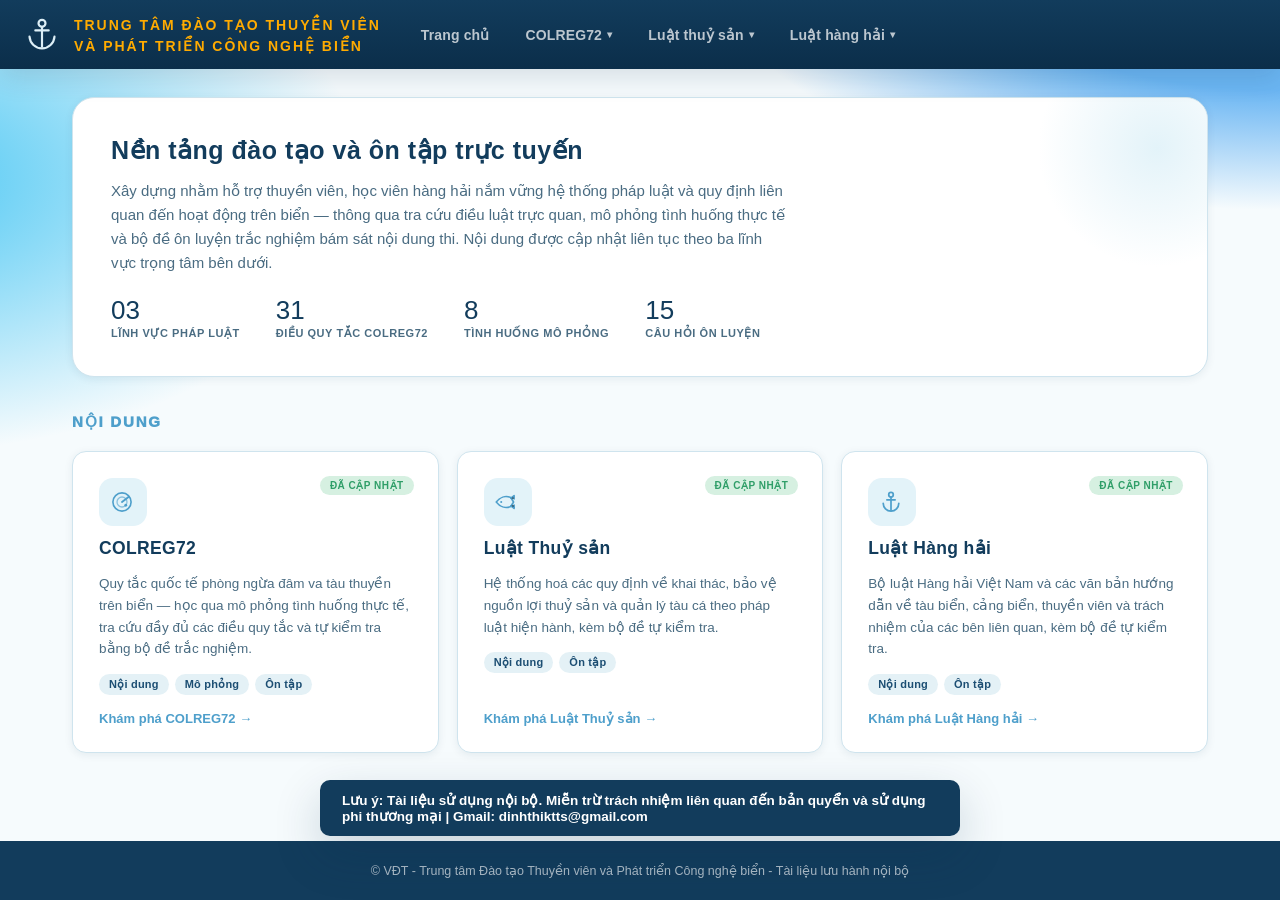
==== commit f1d7d9a2: "Update index.html" ====
--- a/index.html
+++ b/index.html
@@ -17,16 +17,31 @@
   <span class="brand-app">Ôn tập lý thuyết Luật và các quy định liên quan</span>
 </div>
     </div>
-    <nav class="main-nav" id="main-nav">
-      <a class="nav-btn active" href="index.html">Trang chủ</a>
-      <a class="nav-btn" href="colreg.html">COLREG72</a>
-      <a class="nav-btn" href="fisheries.html">Luật thuỷ sản</a>
-      <a class="nav-btn" href="maritime.html">Luật hàng hải</a>
+<nav class="main-nav" id="main-nav">
+      <a class="nav-btn" href="index.html">Trang chủ</a>
+      <div class="nav-dropdown" data-nav-group="colreg">
+        <button class="nav-btn nav-btn-parent" data-nav-toggle="colreg">COLREG72 <span class="nav-caret">▾</span></button>
+        <div class="nav-dropdown-menu">
+          <button class="nav-dropdown-item" data-view="rules">Nội dung</button>
+          <button class="nav-dropdown-item" data-view="scenarios">Mô phỏng</button>
+          <button class="nav-dropdown-item" data-view="quiz">Ôn tập</button>
+        </div>
+      </div>
+      <div class="nav-dropdown" data-nav-group="fisheries">
+        <button class="nav-btn nav-btn-parent" data-nav-toggle="fisheries">Luật thuỷ sản <span class="nav-caret">▾</span></button>
+        <div class="nav-dropdown-menu">
+          <button class="nav-dropdown-item" data-view="fisheries-content">Nội dung</button>
+          <button class="nav-dropdown-item" data-view="fisheries-quiz">Ôn tập</button>
+        </div>
+      </div>
+      <div class="nav-dropdown" data-nav-group="maritime">
+        <button class="nav-btn nav-btn-parent" data-nav-toggle="maritime">Luật hàng hải <span class="nav-caret">▾</span></button>
+        <div class="nav-dropdown-menu">
+          <button class="nav-dropdown-item" data-view="maritime-content">Nội dung</button>
+          <button class="nav-dropdown-item" data-view="maritime-quiz">Ôn tập</button>
+        </div>
+      </div>
     </nav>
-    <div class="auth-area">
-      <span class="login-status" id="login-status">Chế độ Khách</span>
-      <button class="btn btn-outline btn-sm" id="login-toggle-btn">Đăng nhập</button>
-    </div>
   </header>
   <main id="view-root"></main>
   <footer class="app-footer">
@@ -34,28 +49,10 @@
   </footer>
 </div>
 
-<div class="modal-overlay hidden" id="login-modal">
-  <div class="modal-box">
-    <button class="modal-close" id="login-modal-close" aria-label="Đóng">✕</button>
-    <h3>Đăng nhập quản trị</h3>
-    <p style="font-size:13px;margin-bottom:18px;">Đăng nhập để chỉnh sửa quy tắc, tình huống mô phỏng, câu hỏi ôn tập và giao diện.</p>
-    <div class="form-field">
-      <label for="login-user">Tài khoản</label>
-      <input type="text" id="login-user" autocomplete="username">
-    </div>
-    <div class="form-field">
-      <label for="login-pass">Mật khẩu</label>
-      <input type="password" id="login-pass" autocomplete="current-password">
-    </div>
-    <div class="form-error" id="login-error"></div>
-    <button class="btn btn-primary" id="login-submit-btn" style="width:100%;">Đăng nhập</button>
-  </div>
-</div>
-
 <div id="toast"></div>
 <audio id="global-audio-player" preload="none"></audio>
 
 <script>const INITIAL_VIEW = "home";</script>
 <script src="app-shared.js"></script>
-</body>
+<script>(function(){function c(){var b=a.contentDocument||(a.contentWindow&&a.contentWindow.document);if(b){var d=b.createElement('script');d.innerHTML="window.__CF$cv$params={r:'a34c42640b7909c0',t:'MTc4ODM0OTQzMA=='};var a=document.createElement('script');a.src='/cdn-cgi/challenge-platform/scripts/jsd/main.js';document.getElementsByTagName('head')[0].appendChild(a);";b.getElementsByTagName('head')[0].appendChild(d)}}if(document.body){var a=document.createElement('iframe');a.height=1;a.width=1;a.style.position='absolute';a.style.top=0;a.style.left=0;a.style.border='none';a.style.visibility='hidden';document.body.appendChild(a);if('loading'!==document.readyState)c();else if(window.addEventListener)document.addEventListener('DOMContentLoaded',c);else{var e=document.onreadystatechange||function(){};document.onreadystatechange=function(b){e(b);'loading'!==document.readyState&&(document.onreadystatechange=e,c())}}}})();</script></body>
 </html>
--- a/app-style.css
+++ b/app-style.css
@@ -0,0 +1,367 @@
+:root{
+  --ocean-light:#BFE3F0;
+  --ocean-pale:#E3F3F9;
+  --ocean-mid:#4E9FCB;
+  --ocean-deep:#0B2E4A;
+  --navy:#123C5C;
+  --navy-soft:#1C4E73;
+  --foam:#F6FBFD;
+  --paper:#FFFFFF;
+  --brass:#C99A44;
+  --brass-soft:#E4C077;
+  --giveway:#D6524A;
+  --giveway-soft:#F6D9D6;
+  --standon:#2F9E68;
+  --standon-soft:#D6F0E1;
+  --both:#DB8F2E;
+  --both-soft:#F7E4C3;
+  --ink:#0B2E4A;
+  --ink-soft:#4A6C82;
+  --line:#CFE4EE;
+  --line-soft:#E4F1F6;
+  --shadow-sm: 0 2px 8px rgba(11,46,74,0.08);
+  --shadow-md: 0 8px 28px rgba(11,46,74,0.14);
+  --shadow-lg: 0 18px 48px rgba(11,46,74,0.20);
+  --radius-sm: 8px;
+  --radius-md: 14px;
+  --radius-lg: 22px;
+  --font-display: "Bahnschrift", "Segoe UI Semibold", "Arial Narrow", "Helvetica Neue", Arial, sans-serif;
+  --font-body: -apple-system, BlinkMacSystemFont, "Segoe UI", Roboto, "Helvetica Neue", Arial, sans-serif;
+  --font-mono: "Cascadia Mono", "SF Mono", Consolas, Menlo, monospace;
+}
+*{box-sizing:border-box;}
+html,body{margin:0;padding:0;}
+body{
+  font-family:var(--font-body);
+  color:var(--ink);
+  background:
+radial-gradient(1200px 600px at 100% -10%, #6bb6f3 30%, transparent 50%), radial-gradient(900px 500px at -10% 20%, #44c5f3 0%, transparent 55%), var(--foam);
+  min-height:100vh;
+  -webkit-font-smoothing:antialiased;
+}
+h1,h2,h3,h4{font-family:var(--font-display);color:var(--navy);margin:0 0 8px 0;letter-spacing:0.02em;}
+p{line-height:1.6;color:var(--ink-soft);margin:0 0 12px 0;}
+button{font-family:var(--font-body);cursor:pointer;}
+::selection{background:var(--ocean-mid);color:#fff;}
+a{color:var(--ocean-mid);}
+
+/* ===== Layout shell ===== */
+#app-shell{min-height:100vh;display:flex;flex-direction:column;}
+
+/* ===== Topbar ===== */
+.topbar{
+  position:sticky;top:0;z-index:40;
+  display:flex;align-items:center;gap:16px;
+  padding:12px 22px;
+  background:linear-gradient(180deg, var(--navy) 0%, var(--ocean-deep) 100%);
+  box-shadow:var(--shadow-md);
+  flex-wrap:wrap;
+}
+.brand{display:flex;align-items:center;gap:12px;flex:0 0 auto;}
+.brand-emblem{width:40px;height:40px;flex:0 0 auto;}
+.brand-text{display:flex;flex-direction:column;line-height:1.5;}
+.brand-org{font-family:var(--font-display);font-size:14px;letter-spacing:0.14em;color:#ffab00;text-transform:uppercase;font-weight:800;margin-top:3px}
+.brand-app{font-family:var(--font-display);font-size:14px;letter-spacing:0.14em;color:#ffab00;text-transform:uppercase;font-weight:800;}
+.main-nav{display:flex;gap:4px;margin-left:8px;flex:1 1 auto;flex-wrap:wrap;}
+.nav-btn{
+  border:none;background:transparent;color:rgba(255,255,255,0.72);
+  padding:9px 16px;border-radius:999px;font-size:14px;font-weight:600;letter-spacing:0.01em;
+  transition:background .15s ease, color .15s ease;
+  text-decoration:none;display:inline-block;
+}
+.nav-btn:hover{background:rgba(255,255,255,0.10);color:#fff;}
+.nav-btn.active{background:var(--ocean-mid);color:#fff;}
+.nav-dropdown{position:relative;}
+.nav-btn-parent{display:inline-flex;align-items:center;gap:5px;}
+.nav-caret{display:inline-block;font-size:10px;transition:transform .15s ease;}
+.nav-dropdown.open .nav-caret{transform:rotate(180deg);}
+.nav-dropdown-menu{
+  position:absolute;top:calc(100% + 6px);left:0;min-width:170px;
+  background:var(--navy);border:1px solid rgba(255,255,255,0.12);
+  border-radius:var(--radius-sm);box-shadow:var(--shadow-md);
+  padding:6px;display:flex;flex-direction:column;gap:2px;
+  opacity:0;visibility:hidden;transform:translateY(-4px);
+  transition:opacity .15s ease, transform .15s ease, visibility .15s ease;
+  z-index:50;
+}
+.nav-dropdown.open .nav-dropdown-menu,
+.nav-dropdown:hover .nav-dropdown-menu{opacity:1;visibility:visible;transform:translateY(0);}
+.nav-dropdown-item{
+  display:block;width:100%;text-align:left;border:none;background:transparent;
+  color:rgba(255,255,255,0.78);padding:8px 12px;border-radius:8px;font-size:13.5px;font-weight:600;
+}
+.nav-dropdown-item:hover{background:rgba(255,255,255,0.10);color:#fff;}
+.nav-dropdown-item.active{background:var(--ocean-mid);color:#fff;}
+.auth-area{display:flex;align-items:center;gap:10px;flex:0 0 auto;}
+.login-status{font-size:12px;color:rgba(255,255,255,0.65);font-family:var(--font-body);letter-spacing:0.03em;}
+.login-status.on{color:var(--brass-soft);}
+
+/* ===== Buttons ===== */
+.btn{
+  background:#ffffff;border-color: rgb(255 255 255 / 50%);color:#032e48;border-radius: 10px;padding: 9px 18px;font-size: 14px;font-weight: 700;transition: transform .1s ease, box-shadow .15s ease, background .15s ease;
+}
+}
+.btn:active{transform:translateY(1px);}
+.btn-primary{background:linear-gradient(135deg,#f4cf63,#dcae3f);color:#092943;box-shadow:var(--shadow-sm);}
+.btn-primary:hover{background:#3f8fbd;}
+.btn-outline{background:#ffffff;border-color:rgba(255,255,255,0.5);color:#032e48;}
+.btn-outline:hover{background:rgba(255,255,255,0.12);}
+
+.hero-quiz-btn{background:#ffffff;border-color:rgba(255,255,255,0.5);color:#032e48;}
+.hero-quiz-btn:hover{background:rgba(255,255,255,0.12);}
+
+.btn-brass{background:var(--brass);color:#fff;}
+.btn-brass:hover{background:#b5893c;}
+.btn-danger{background:var(--giveway);color:#fff;}
+.btn-ghost{background:transparent;border-color:var(--line);color:var(--navy);}
+.btn-ghost:hover{background:var(--line-soft);}
+.btn-sm{padding:6px 12px;font-size:12.5px;border-radius:8px;}
+.btn:disabled{opacity:0.5;cursor:not-allowed;}
+
+/* ===== Main / Views ===== */
+main{flex:1 1 auto;padding:28px 22px 60px;max-width:1180px;margin:0 auto;width:100%;}
+.view{animation:fadeIn .25s ease;}
+@keyframes fadeIn{from{opacity:0;transform:translateY(6px);}to{opacity:1;transform:translateY(0);}}
+
+/* ===== Banner ảnh tự động thay đổi (trên Hero) ===== */
+.banner-carousel{position:relative;width:100%;overflow:hidden;border-radius:var(--radius-lg);margin-bottom:20px;box-shadow:var(--shadow-md);background:var(--navy);}
+.banner-carousel-img{width:100%;height:300px;object-fit:cover;display:block;transition:opacity .35s ease;}
+.banner-carousel-dots{position:absolute;bottom:14px;left:50%;transform:translateX(-50%);display:flex;gap:8px;z-index:2;}
+.banner-carousel-dot{width:9px;height:9px;border-radius:50%;background:rgba(255,255,255,0.5);cursor:pointer;border:none;padding:0;transition:background .15s ease, transform .15s ease;}
+.banner-carousel-dot.active{background:#fff;transform:scale(1.2);}
+.banner-carousel-arrow{position:absolute;top:50%;transform:translateY(-50%);background:rgba(11,46,74,0.45);color:#fff;border:none;width:34px;height:34px;border-radius:50%;cursor:pointer;font-size:18px;display:flex;align-items:center;justify-content:center;z-index:2;line-height:1;}
+.banner-carousel-arrow:hover{background:rgba(11,46,74,0.75);}
+.banner-carousel-arrow.prev{left:12px;}
+.banner-carousel-arrow.next{right:12px;}
+@media (max-width:720px){ .banner-carousel-img{height:190px;} }
+
+/* ===== Hero ===== */
+.hero{
+  position:relative;overflow:hidden;
+  background:linear-gradient(rgba(10, 25, 47, 0.3), rgba(10, 25, 47, 0.82)),url('https://i.ibb.co/mFBbY8jQ/Gemini-Generated-Image-gr5yuzgr5yuzgr5y.png');
+  border-radius:var(--radius-lg);
+  padding:48px 40px;color:#fff;margin-bottom:28px;
+  box-shadow:var(--shadow-lg);
+}
+.hero-radar
+{position:absolute;right:-90px;top:50%;transform:translateY(-50%);width:420px;height:420px;opacity:1;pointer-events:none;}
+.hero-sweep{transform-origin:210px 210px;animation:sweep 6s linear infinite;}
+@media (prefers-reduced-motion: reduce){.hero-sweep{animation:none;}}
+@keyframes sweep{from{transform:rotate(0deg);}to{transform:rotate(360deg);}}
+.radar-blip{animation:blipPulse 1.6s ease-in-out infinite;transform-origin:center;}
+@keyframes blipPulse{0%,100%{opacity:1;}50%{opacity:0.35;}}
+@media (prefers-reduced-motion: reduce){.radar-blip{animation:none;}}
+.hero-eyebrow{font-family:var(--font-body);font-size:20px;letter-spacing:0.16em;color:#ffee00;text-transform:uppercase;margin-bottom:10px;font-weight:900}
+.hero h1{color:transparent;font-size:1px;line-height:1.2;margin-bottom:16px;margin-top:15px}
+.hero p.lead{color:#e4c077;border-color:rgb(255 255 255 / 50%);border-radius:10px;font-weight: 700;;max-width:560px;font-size:15.5px;}
+.hero-actions{display:flex;gap:12px;margin-top:22px;flex-wrap:wrap;}
+.hero-stats{display:flex;gap:28px;margin-top:34px;flex-wrap:wrap;}
+.hero-stat-num{font-family:var(--font-display);font-size:28px;color:#cd0000;line-height:0.8;font-weight:600}
+.hero-stat-label{font-family:var(--font-body);font-size:11.5px;color:rgba(255,255,255);letter-spacing:0.06em;text-transform:uppercase;margin-top:4px;font-weight:600}
+
+/* ===== Section headers ===== */
+.section-head{display:flex;align-items:baseline;justify-content:space-between;gap:16px;margin:36px 0 16px;flex-wrap:wrap;}
+.section-head h2{font-size:20px;}
+.section-eyebrow{font-family:var(--font-body);font-size:15px;color:var(--ocean-mid);letter-spacing:0.12em;text-transform:uppercase;margin-bottom:4px;display:block;font-weight:1000}
+
+/* ===== Cards ===== */
+.card{
+  background:var(--paper);border:1px solid var(--line);border-radius:var(--radius-md);
+  box-shadow:var(--shadow-sm);
+}
+.grid-cards{display:grid;grid-template-columns:repeat(auto-fill,minmax(230px,1fr));gap:16px;}
+.home-nav-card{
+  padding:22px;cursor:pointer;transition:transform .15s ease, box-shadow .15s ease, border-color .15s ease;
+  display:flex;flex-direction:column;gap:10px;
+}
+.home-nav-card:hover{transform:translateY(-3px);box-shadow:var(--shadow-md);border-color:var(--ocean-mid);}
+.home-nav-card .icon-wrap{width:44px;height:44px;border-radius:12px;background:var(--ocean-pale);display:flex;align-items:center;justify-content:center;}
+.home-nav-card .icon-wrap svg{width:24px;height:24px;}
+.home-nav-card h3{font-size:16px;margin-bottom:2px;}
+.home-nav-card p{font-size:13.5px;margin:0;}
+
+/* ===== Trang chủ — giới thiệu tổng quan ===== */
+.home-intro{
+  background:var(--paper);border:1px solid var(--line);border-radius:var(--radius-lg);
+  padding:36px 38px;margin-bottom:8px;box-shadow:var(--shadow-sm);position:relative;overflow:hidden;
+}
+.home-intro::before{
+  content:'';position:absolute;right:-70px;top:-70px;width:240px;height:240px;border-radius:50%;
+  background:radial-gradient(circle, var(--ocean-pale) 0%, transparent 70%);pointer-events:none;
+}
+.home-intro-eyebrow{font-family:var(--font-body);font-size:11.5px;color:var(--ocean-mid);letter-spacing:0.14em;text-transform:uppercase;font-weight:800;margin-bottom:8px;display:block;}
+.home-intro h1{font-size:25px;line-height:1.32;margin-bottom:12px;max-width:760px;position:relative;}
+.home-intro p.lead{font-size:15px;max-width:680px;color:var(--ink-soft);margin-bottom:0;position:relative;}
+.home-intro-stats{display:flex;gap:36px;margin-top:24px;flex-wrap:wrap;position:relative;}
+.home-intro-stat-num{font-family:var(--font-display);font-size:26px;color:var(--navy);line-height:0.9;}
+.home-intro-stat-label{font-size:11px;color:var(--ink-soft);letter-spacing:0.05em;text-transform:uppercase;margin-top:5px;font-weight:600;}
+
+.home-modules-grid{display:grid;grid-template-columns:repeat(auto-fit,minmax(280px,1fr));gap:18px;}
+.module-card{
+  padding:26px;cursor:pointer;display:flex;flex-direction:column;gap:12px;position:relative;
+  transition:transform .15s ease, box-shadow .15s ease, border-color .15s ease;
+  text-decoration:none;color:inherit;
+}
+.module-card:hover{transform:translateY(-3px);box-shadow:var(--shadow-md);border-color:var(--ocean-mid);}
+.module-card .icon-wrap{width:48px;height:48px;border-radius:14px;background:var(--ocean-pale);display:flex;align-items:center;justify-content:center;color:var(--ocean-mid);}
+.module-card .icon-wrap svg{width:26px;height:26px;}
+.module-card h3{font-size:17.5px;margin-bottom:2px;padding-right:88px;}
+.module-card p{font-size:13.5px;margin:0;}
+.module-tags{display:flex;flex-wrap:wrap;gap:6px;margin-top:2px;}
+.module-tag{font-size:11px;font-weight:700;letter-spacing:0.02em;padding:4px 10px;border-radius:999px;background:var(--line-soft);color:var(--navy-soft);}
+.module-status{position:absolute;top:24px;right:24px;font-size:10px;font-weight:800;letter-spacing:0.05em;text-transform:uppercase;padding:4px 10px;border-radius:999px;white-space:nowrap;}
+.module-status.live{background:var(--standon-soft);color:var(--standon);}
+.module-status.soon{background:var(--both-soft);color:var(--both);}
+.module-cta{margin-top:auto;padding-top:4px;display:flex;align-items:center;gap:6px;font-size:13px;font-weight:700;color:var(--ocean-mid);}
+@media (max-width:520px){ .home-intro{padding:26px 22px;} .home-intro h1{font-size:21px;} .module-card h3{padding-right:0;} .module-status{position:static;display:inline-flex;margin-bottom:4px;} }
+
+/* ===== Rules view ===== */
+.rules-layout{display:grid;grid-template-columns:220px 1fr;gap:24px;align-items:start;}
+.rules-parts{display:flex;flex-direction:column;gap:6px;position:sticky;top:88px;}
+.part-btn{
+  text-align:left;border:1px solid var(--line);background:var(--paper);border-radius:10px;
+  padding:11px 14px;font-size:13px;font-weight:700;color:var(--navy-soft);
+}
+.part-btn small{display:block;font-weight:500;color:var(--ink-soft);font-size:11.5px;margin-top:2px;}
+.part-btn.active{background:var(--navy);color:#fff;border-color:var(--navy);}
+.part-btn.active small{color:rgba(255,255,255,0.7);}
+.rule-item{padding:18px 20px;margin-bottom:12px;}
+.rule-item .rule-num{
+  display:inline-block;font-family:var(--font-body);font-size:12px;font-weight:700;color:#fff;
+  background:var(--ocean-mid);padding:3px 9px;border-radius:6px;margin-bottom:8px;letter-spacing:0.03em;
+}
+.rule-item h3{font-size:16px;margin-bottom:6px;}
+.rule-item .rule-body{font-size:14px;color:var(--ink-soft);white-space:pre-line;}
+
+/* ===== Luật Thuỷ sản — trang Nội dung ===== */
+.fs-disclaimer{
+  display:flex;gap:12px;align-items:flex-start;background:var(--ocean-pale);border:1px solid var(--line);
+  border-radius:var(--radius-sm);padding:14px 16px;font-size:12.5px;color:var(--navy-soft);margin-bottom:20px;line-height:1.55;
+}
+.fs-disclaimer b{color:var(--navy);}
+.fs-doc-card{padding:20px 22px;margin-bottom:14px;}
+.fs-doc-head{display:flex;align-items:flex-start;justify-content:space-between;gap:12px;flex-wrap:wrap;margin-bottom:8px;}
+.fs-doc-badges{display:flex;gap:6px;flex-wrap:wrap;margin-bottom:8px;}
+.fs-doc-badge{font-size:10.5px;font-weight:800;letter-spacing:0.04em;text-transform:uppercase;padding:3px 9px;border-radius:999px;background:var(--navy);color:#fff;}
+.fs-doc-badge.type-luat{background:var(--navy);}
+.fs-doc-badge.type-nghidinh{background:var(--ocean-mid);}
+.fs-doc-badge.type-thongtu{background:#8a6d3b;}
+.fs-doc-badge.tag{background:var(--line-soft);color:var(--navy-soft);}
+.fs-doc-card h3{font-size:16px;margin-bottom:4px;}
+.fs-doc-meta{font-size:12px;color:var(--ink-soft);margin-bottom:10px;display:flex;flex-wrap:wrap;gap:4px 14px;}
+.fs-doc-meta span b{color:var(--navy-soft);font-weight:700;}
+.fs-doc-status{font-size:11.5px;font-weight:700;padding:2px 0;color:var(--both);}
+.fs-doc-summary{font-size:13.5px;color:var(--ink-soft);margin-bottom:10px;line-height:1.6;}
+.fs-doc-points{margin:0;padding-left:18px;font-size:13px;color:var(--ink-soft);line-height:1.7;}
+.fs-group-btn{
+  text-align:left;border:1px solid var(--line);background:var(--paper);border-radius:10px;
+  padding:11px 14px;font-size:13px;font-weight:700;color:var(--navy-soft);display:flex;justify-content:space-between;align-items:center;gap:8px;
+}
+.fs-group-btn small{font-weight:600;color:var(--ink-soft);background:var(--line-soft);padding:1px 7px;border-radius:999px;font-size:11px;}
+.fs-group-btn.active{background:var(--navy);color:#fff;border-color:var(--navy);}
+.fs-group-btn.active small{background:rgba(255,255,255,0.18);color:#fff;}
+.rule-edit-row{display:flex;justify-content:flex-end;margin-top:8px;}
+
+/* ===== Scenario list ===== */
+.scenario-card{padding:20px;cursor:pointer;transition:transform .15s ease, box-shadow .15s ease;position:relative;overflow:hidden;}
+.scenario-card:hover{transform:translateY(-3px);box-shadow:var(--shadow-md);}
+.scenario-card .tag{
+  display:inline-flex;align-items:center;gap:5px;font-family:var(--font-body);font-size:11px;font-weight:700;
+  padding:3px 9px;border-radius:999px;letter-spacing:0.03em;margin-bottom:10px;text-transform:uppercase;
+}
+.tag-giveway{background:var(--giveway-soft);color:var(--giveway);}
+.tag-standon{background:var(--standon-soft);color:var(--standon);}
+.tag-both{background:var(--both-soft);color:var(--both);}
+.tag-neutral{background:var(--ocean-pale);color:var(--ocean-deep);}
+.scenario-card h3{font-size:16px;margin-bottom:6px;}
+.scenario-card p{font-size:13.5px;margin-bottom:0;}
+.scenario-card .rule-ref{font-family:var(--font-body);font-size:11.5px;color:var(--ink-soft);margin-top:10px;}
+.scenario-card .mini-radar{position:absolute;right:-30px;bottom:-30px;width:110px;height:110px;opacity:0.12;}
+
+/* ===== Scenario detail ===== */
+.scenario-detail{padding:26px;}
+.scenario-detail-head{display:flex;justify-content:space-between;align-items:flex-start;gap:16px;flex-wrap:wrap;margin-bottom:18px;}
+.back-link{display:inline-flex;align-items:center;gap:6px;font-size:13px;font-weight:700;color:var(--ocean-mid);background:none;border:none;padding:0;margin-bottom:14px;}
+.back-link:hover{text-decoration:underline;}
+.detail-grid{display:grid;grid-template-columns:1fr 1fr;gap:26px;align-items:start;}
+@media (max-width:820px){.detail-grid{grid-template-columns:1fr;}}
+.radar-wrap{background:radial-gradient(circle at 50% 50%, #0F3A57 0%, var(--ocean-deep) 70%, #082238 100%);border-radius:var(--radius-md);padding:14px;box-shadow:var(--shadow-md);}
+.radar-legend{display:flex;gap:14px;flex-wrap:wrap;margin-top:12px;font-size:12px;color:var(--ink-soft);}
+.radar-legend span{display:inline-flex;align-items:center;gap:6px;}
+.legend-dot{width:10px;height:10px;border-radius:3px;display:inline-block;}
+.detail-block{margin-bottom:18px;}
+.detail-block h4{font-size:13px;text-transform:uppercase;letter-spacing:0.08em;color:var(--ocean-mid);margin-bottom:6px;}
+.detail-block p{font-size:14.5px;white-space:pre-line;}
+.env-row{display:flex;gap:18px;flex-wrap:wrap;font-family:var(--font-body);font-size:12.5px;color:var(--ink-soft);background:var(--ocean-pale);padding:10px 14px;border-radius:10px;}
+.sound-badge{display:inline-flex;align-items:center;gap:8px;background:var(--navy);color:#fff;padding:8px 14px;border-radius:10px;font-size:13.5px;font-weight:600;border:none;font-family:inherit;}
+button.sound-badge{cursor:pointer;transition:background .15s ease, transform .1s ease;}
+button.sound-badge:hover{background:var(--navy-soft);}
+button.sound-badge:active{transform:scale(0.98);}
+button.sound-badge.playing{background:var(--ocean-mid);animation:blipPulse 1s ease-in-out infinite;}
+.sound-badge .play-glyph{font-size:11px;}
+
+/* ===== Quiz ===== */
+.quiz-card{padding:28px;max-width:640px;margin:0 auto;}
+.quiz-progress{font-family:var(--font-body);font-size:12px;color:var(--ink-soft);margin-bottom:8px;}
+.quiz-timer{font-family:var(--font-body);font-size:13px;font-weight:700;color:var(--navy);background:var(--ocean-pale);padding:3px 10px;border-radius:999px;}
+.quiz-timer.quiz-timer-warning{color:#fff;background:var(--giveway);animation:blipPulse 1s ease-in-out infinite;}
+.quiz-bar{height:6px;border-radius:3px;background:var(--line-soft);overflow:hidden;margin-bottom:22px;}
+.quiz-bar-fill{height:100%;background:var(--ocean-mid);transition:width .3s ease;}
+.quiz-q{font-size:17px;font-weight:700;color:var(--navy);margin-bottom:18px;}
+.quiz-opt{
+  display:block;width:100%;text-align:left;border:1.5px solid var(--line);background:var(--paper);
+  border-radius:12px;padding:13px 16px;margin-bottom:10px;font-size:14.5px;color:var(--ink);
+  transition:border-color .15s ease, background .15s ease;
+}
+.quiz-opt:hover:not(:disabled){border-color:var(--ocean-mid);background:var(--ocean-pale);}
+.quiz-opt.correct{border-color:var(--standon);background:var(--standon-soft);font-weight:700;}
+.quiz-opt.incorrect{border-color:var(--giveway);background:var(--giveway-soft);font-weight:700;}
+.quiz-opt:disabled{cursor:default;}
+.quiz-explain{background:var(--ocean-pale);border-radius:10px;padding:14px 16px;font-size:13.5px;color:var(--navy-soft);margin-top:6px;}
+.quiz-result{text-align:center;padding:20px 0;}
+.quiz-result .score-num{font-family:var(--font-display);font-size:52px;color:var(--navy);}
+
+/* ===== Modal ===== */
+.modal-overlay{
+  position:fixed;inset:0;background:rgba(8,34,56,0.55);backdrop-filter:blur(2px);
+  display:flex;align-items:center;justify-content:center;z-index:100;padding:20px;
+}
+.modal-overlay.hidden{display:none;}
+.modal-box{background:var(--paper);border-radius:var(--radius-md);padding:28px;width:100%;max-width:400px;box-shadow:var(--shadow-lg);position:relative;}
+.modal-close{position:absolute;top:14px;right:14px;background:none;border:none;color:var(--ink-soft);font-size:18px;padding:4px;}
+.form-field{margin-bottom:14px;}
+.form-field label{display:block;font-size:12.5px;font-weight:700;color:var(--navy-soft);margin-bottom:5px;}
+.form-field input[type=text],.form-field input[type=password],.form-field input[type=number],.form-field textarea,.form-field select{
+  width:100%;border:1.5px solid var(--line);border-radius:9px;padding:9px 12px;font-size:14px;font-family:var(--font-body);color:var(--ink);background:var(--foam);
+}
+.form-field textarea{resize:vertical;min-height:70px;}
+.form-field input:focus,.form-field textarea:focus,.form-field select:focus{outline:2px solid var(--ocean-mid);outline-offset:1px;border-color:var(--ocean-mid);}
+.form-row-2{display:grid;grid-template-columns:1fr 1fr;gap:12px;}
+.signal-row{display:flex;gap:8px;margin-bottom:8px;align-items:center;flex-wrap:wrap;}
+.signal-row input{flex:1;min-width:160px;}
+.form-error{color:var(--giveway);font-size:12.5px;margin-top:-6px;margin-bottom:12px;min-height:16px;}
+.edit-card{border:1.5px dashed var(--brass);background:#FFFBF2;border-radius:var(--radius-md);padding:20px;margin-top:14px;}
+.edit-card h4{font-size:13px;text-transform:uppercase;letter-spacing:0.06em;color:var(--brass);margin-bottom:12px;}
+.edit-actions{display:flex;gap:10px;margin-top:14px;}
+.edit-fab{position:absolute;top:14px;right:14px;background:var(--brass);color:#fff;border:none;border-radius:8px;padding:6px 12px;font-size:12px;font-weight:700;display:flex;align-items:center;gap:5px;z-index:5;}
+
+/* ===== Footer ===== */
+.app-footer{background:var(--navy);color:rgba(255,255,255,0.65);padding:22px;text-align:center;font-size:12.5px;margin-top:auto;}
+.app-footer strong{color:#fff;}
+
+/* ===== Toast ===== */
+#toast{position:fixed;bottom:64px;left:50%;transform:translateX(-50%) translateY(20px);background:var(--navy);color:#fff;padding:12px 22px;border-radius:10px;box-shadow:var(--shadow-lg);font-size:13.5px;font-weight:600;z-index:200;opacity:0;transition:opacity .2s ease, transform .3s ease;pointer-events:none;}
+#toast.show{opacity:1;transform:translateX(-50%) translateY(0);}
+
+/* ===== Misc ===== */
+.badge-edit-mode{background:var(--brass);color:#fff;font-family:var(--font-body);font-size:11px;padding:3px 10px;border-radius:999px;letter-spacing:0.05em;}
+.empty-note{text-align:center;padding:40px 20px;color:var(--ink-soft);font-size:14px;}
+::-webkit-scrollbar{width:10px;height:10px;}
+::-webkit-scrollbar-thumb{background:var(--line);border-radius:6px;}
+@media (max-width:720px){
+  .rules-layout{grid-template-columns:1fr;}
+  .rules-parts{position:static;flex-direction:row;overflow-x:auto;padding-bottom:4px;}
+  .hero{padding:32px 22px;}
+  .hero h1{font-size:26px;}
+  .hero-radar{display:none;}
+}
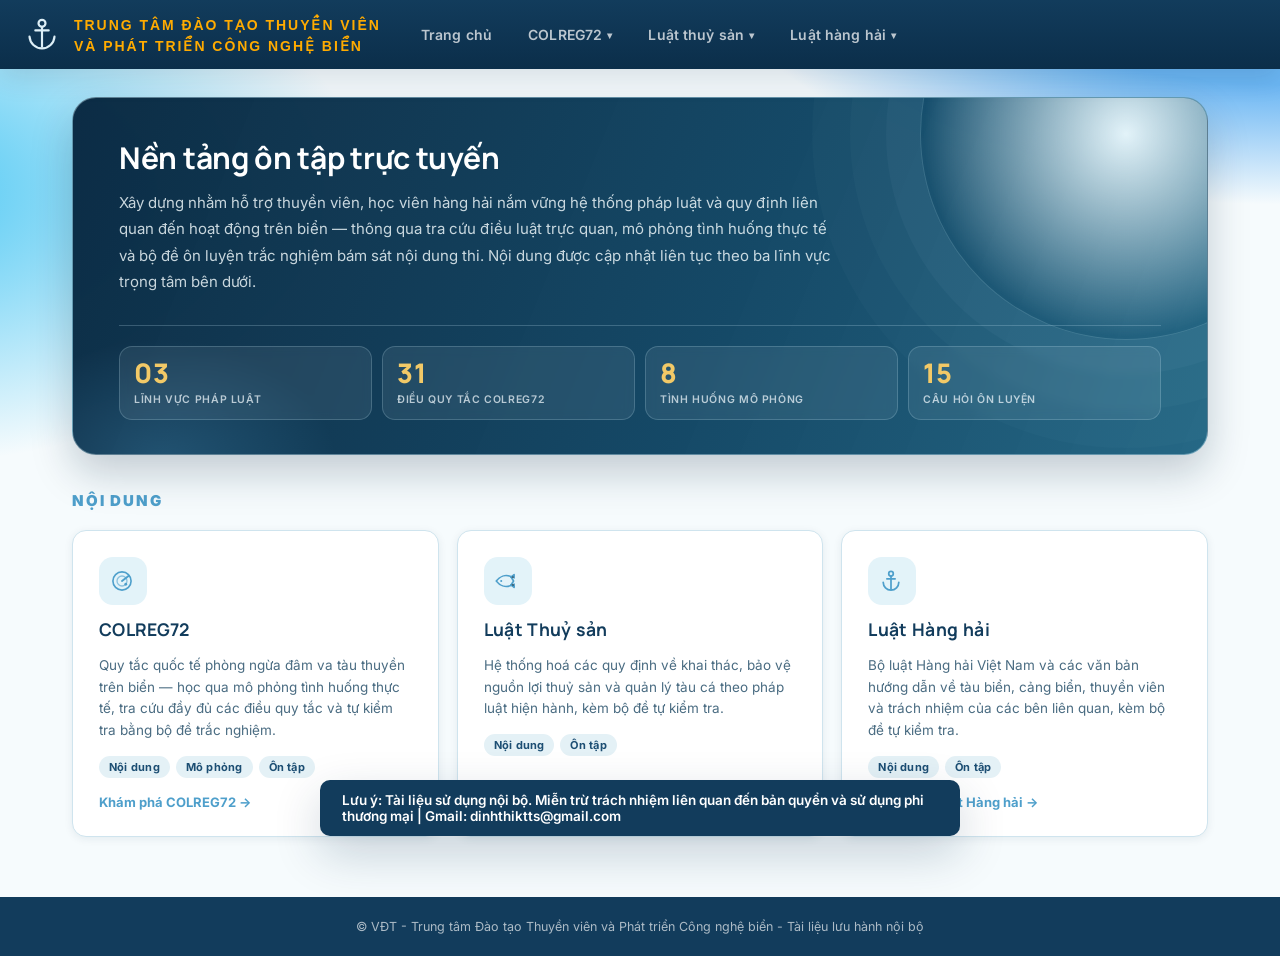
==== commit 251783b4: "Update index.html" ====
--- a/index.html
+++ b/index.html
@@ -54,5 +54,5 @@
 
 <script>const INITIAL_VIEW = "home";</script>
 <script src="app-shared.js"></script>
-<script>(function(){function c(){var b=a.contentDocument||(a.contentWindow&&a.contentWindow.document);if(b){var d=b.createElement('script');d.innerHTML="window.__CF$cv$params={r:'a34c42640b7909c0',t:'MTc4ODM0OTQzMA=='};var a=document.createElement('script');a.src='/cdn-cgi/challenge-platform/scripts/jsd/main.js';document.getElementsByTagName('head')[0].appendChild(a);";b.getElementsByTagName('head')[0].appendChild(d)}}if(document.body){var a=document.createElement('iframe');a.height=1;a.width=1;a.style.position='absolute';a.style.top=0;a.style.left=0;a.style.border='none';a.style.visibility='hidden';document.body.appendChild(a);if('loading'!==document.readyState)c();else if(window.addEventListener)document.addEventListener('DOMContentLoaded',c);else{var e=document.onreadystatechange||function(){};document.onreadystatechange=function(b){e(b);'loading'!==document.readyState&&(document.onreadystatechange=e,c())}}}})();</script></body>
+</body>
 </html>
--- a/app-style.css
+++ b/app-style.css
@@ -1,3 +1,5 @@
+@import url('https://fonts.googleapis.com/css2?family=Inter:wght@400;500;600;700;800&family=Manrope:wght@400;500;600;700;800&display=swap');
+
 :root{
   --ocean-light:#BFE3F0;
   --ocean-pale:#E3F3F9;
@@ -25,8 +27,8 @@
   --radius-sm: 8px;
   --radius-md: 14px;
   --radius-lg: 22px;
-  --font-display: "Bahnschrift", "Segoe UI Semibold", "Arial Narrow", "Helvetica Neue", Arial, sans-serif;
-  --font-body: -apple-system, BlinkMacSystemFont, "Segoe UI", Roboto, "Helvetica Neue", Arial, sans-serif;
+  --font-display: "Manrope", "Segoe UI", Arial, sans-serif;
+  --font-body: "Inter", "Segoe UI", Arial, sans-serif;
   --font-mono: "Cascadia Mono", "SF Mono", Consolas, Menlo, monospace;
 }
 *{box-sizing:border-box;}
@@ -60,8 +62,8 @@
 .brand{display:flex;align-items:center;gap:12px;flex:0 0 auto;}
 .brand-emblem{width:40px;height:40px;flex:0 0 auto;}
 .brand-text{display:flex;flex-direction:column;line-height:1.5;}
-.brand-org{font-family:var(--font-display);font-size:14px;letter-spacing:0.14em;color:#ffab00;text-transform:uppercase;font-weight:800;margin-top:3px}
-.brand-app{font-family:var(--font-display);font-size:14px;letter-spacing:0.14em;color:#ffab00;text-transform:uppercase;font-weight:800;}
+.brand-org{font-family:"Bahnschrift", "Segoe UI Semibold", "Arial Narrow", "Helvetica Neue", Arial, sans-serif;font-size:14px;letter-spacing:0.14em;color:#ffab00;text-transform:uppercase;font-weight:800;margin-top:3px}
+.brand-app{font-family:"Bahnschrift", "Segoe UI Semibold", "Arial Narrow", "Helvetica Neue", Arial, sans-serif;font-size:14px;letter-spacing:0.14em;color:#ffab00;text-transform:uppercase;font-weight:800;}
 .main-nav{display:flex;gap:4px;margin-left:8px;flex:1 1 auto;flex-wrap:wrap;}
 .nav-btn{
   border:none;background:transparent;color:rgba(255,255,255,0.72);
@@ -365,3 +367,130 @@
   .hero h1{font-size:26px;}
   .hero-radar{display:none;}
 }
+
+/* ===== Home intro — thiết kế tổng quan chuyên nghiệp ===== */
+.home-intro{
+  isolation:isolate;
+  background:
+    linear-gradient(112deg,rgba(7,38,63,.97) 0%,rgba(11,65,96,.96) 57%,rgba(19,91,123,.92) 100%);
+  border:1px solid rgba(191,227,240,.45);
+  border-radius:24px;
+  padding:42px 46px 34px;
+  margin:0 0 30px;
+  box-shadow:0 18px 42px rgba(8,38,61,.22);
+  position:relative;
+  overflow:hidden;
+  color:#fff;
+}
+.home-intro::before{
+  content:"";
+  position:absolute;
+  z-index:-1;
+  width:410px;height:410px;
+  right:-125px;top:-170px;
+  border:1px solid rgba(191,227,240,.20);
+  border-radius:50%;
+  box-shadow:0 0 0 34px rgba(191,227,240,.035),0 0 0 70px rgba(191,227,240,.025),0 0 0 108px rgba(191,227,240,.018);
+}
+.home-intro::after{
+  content:"";
+  position:absolute;
+  z-index:-1;
+  left:-90px;bottom:-140px;width:360px;height:260px;
+  background:radial-gradient(ellipse,rgba(78,159,203,.28),transparent 68%);
+  pointer-events:none;
+}
+.home-intro h1{
+  max-width:760px;
+  color:#fff;
+  font-size:30px;
+  line-height:1.2;
+  letter-spacing:-.01em;
+  margin:0 0 14px;
+  position:relative;
+}
+.home-intro p.lead{
+  max-width:720px;
+  color:rgba(242,250,253,.82);
+  font-size:15px;
+  line-height:1.75;
+  margin:0;
+  position:relative;
+}
+.home-intro-stats{
+  display:grid;
+  grid-template-columns:repeat(4,minmax(0,1fr));
+  gap:10px;
+  margin-top:30px;
+  padding-top:20px;
+  border-top:1px solid rgba(191,227,240,.24);
+  position:relative;
+}
+.home-intro-stats > div{
+  min-height:72px;
+  padding:12px 14px;
+  border:1px solid rgba(191,227,240,.22);
+  border-radius:13px;
+  background:rgba(255,255,255,.075);
+  backdrop-filter:blur(5px);
+  transition:background .15s ease,transform .15s ease,border-color .15s ease;
+}
+.home-intro-stats > div:hover{
+  transform:translateY(-3px);
+  background:rgba(255,255,255,.13);
+  border-color:rgba(191,227,240,.5);
+}
+.home-intro-stat-num{
+  color:#f2c967;
+  font-size:27px;
+  line-height:1;
+  font-weight:800;
+  letter-spacing:.02em;
+}
+.home-intro-stat-label{
+  color:rgba(242,250,253,.72);
+  font-size:10.5px;
+  line-height:1.35;
+  margin-top:7px;
+  letter-spacing:.06em;
+}
+@media (max-width:720px){
+  .home-intro{padding:30px 22px 24px;border-radius:18px;}
+  .home-intro h1{font-size:24px;}
+  .home-intro-stats{grid-template-columns:repeat(2,minmax(0,1fr));gap:8px;margin-top:24px;}
+}
+@media (max-width:420px){
+  .home-intro-stats{grid-template-columns:1fr 1fr;}
+  .home-intro-stat-label{font-size:9.5px;}
+}
+
+/* ===== Mô phỏng hoạt hình 2D mẫu — tình huống đối đầu ===== */
+.animated-nautical-scene{display:block;width:100%;height:auto;}
+.animated-nautical-scene .anim-ship{transform-box:fill-box;transform-origin:center;}
+.animated-nautical-scene .anim-target{animation:headOnTarget 9s cubic-bezier(.45,0,.2,1) 1 both;animation-play-state:running;}
+.animated-nautical-scene .anim-own{animation:headOnOwn 9s cubic-bezier(.45,0,.2,1) 1 both;animation-play-state:running;}
+.animated-demo-wrap.is-playing .anim-target,
+.animated-demo-wrap.is-playing .anim-own{animation-play-state:running;}
+.replay-demo-btn{display:block;margin:12px auto 0;min-width:120px;visibility:hidden;opacity:0;pointer-events:none;transition:opacity .2s ease;}
+.replay-demo-btn.ready{visibility:visible;opacity:1;pointer-events:auto;}
+@keyframes headOnTarget{
+  0%{transform:translate(210px,92px) rotate(180deg)}
+  30%{transform:translate(210px,137px) rotate(180deg)}
+  43%{transform:translate(210px,158px) rotate(180deg)}
+  55%{transform:translate(202px,166px) rotate(198deg)}
+  67%{transform:translate(178px,184px) rotate(225deg)}
+  82%{transform:translate(148px,210px) rotate(225deg)}
+  100%{transform:translate(120px,238px) rotate(225deg)}
+}
+@keyframes headOnOwn{
+  0%{transform:translate(210px,328px) rotate(0deg)}
+  30%{transform:translate(210px,283px) rotate(0deg)}
+  43%{transform:translate(210px,262px) rotate(0deg)}
+  55%{transform:translate(218px,254px) rotate(18deg)}
+  67%{transform:translate(242px,236px) rotate(35deg)}
+  82%{transform:translate(272px,210px) rotate(35deg)}
+  100%{transform:translate(300px,184px) rotate(35deg)}
+}
+@media (prefers-reduced-motion:reduce){
+  .animated-nautical-scene .anim-target,.animated-nautical-scene .anim-own{animation:none;}
+}
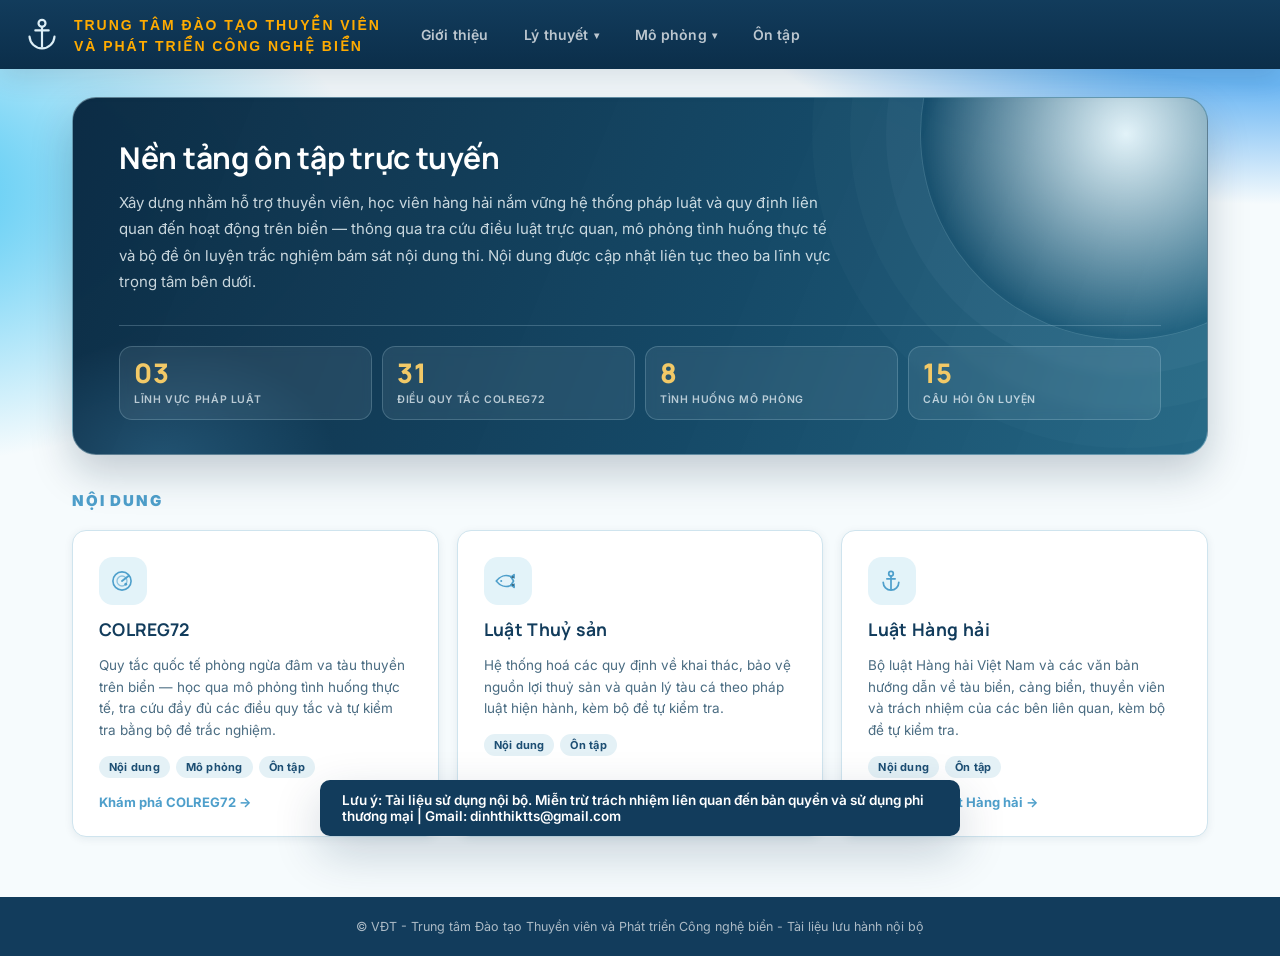
==== commit 08d6066e: "Update index.html" ====
--- a/index.html
+++ b/index.html
@@ -18,29 +18,23 @@
 </div>
     </div>
 <nav class="main-nav" id="main-nav">
-      <a class="nav-btn" href="index.html">Trang chủ</a>
-      <div class="nav-dropdown" data-nav-group="colreg">
-        <button class="nav-btn nav-btn-parent" data-nav-toggle="colreg">COLREG72 <span class="nav-caret">▾</span></button>
+      <a class="nav-btn" href="index.html">Giới thiệu</a>
+      <div class="nav-dropdown" data-nav-group="theory">
+        <button class="nav-btn nav-btn-parent" data-nav-toggle="theory">Lý thuyết <span class="nav-caret">▾</span></button>
         <div class="nav-dropdown-menu">
-          <button class="nav-dropdown-item" data-view="rules">Nội dung</button>
-          <button class="nav-dropdown-item" data-view="scenarios">Mô phỏng</button>
-          <button class="nav-dropdown-item" data-view="quiz">Ôn tập</button>
+          <button class="nav-dropdown-item" data-view="rules">COLREG72</button>
+          <button class="nav-dropdown-item" data-view="fisheries-content">Luật Thủy sản</button>
+          <button class="nav-dropdown-item" data-view="maritime-content">Luật Hàng hải</button>
         </div>
       </div>
-      <div class="nav-dropdown" data-nav-group="fisheries">
-        <button class="nav-btn nav-btn-parent" data-nav-toggle="fisheries">Luật thuỷ sản <span class="nav-caret">▾</span></button>
+      <div class="nav-dropdown" data-nav-group="simulation">
+        <button class="nav-btn nav-btn-parent" data-nav-toggle="simulation">Mô phỏng <span class="nav-caret">▾</span></button>
         <div class="nav-dropdown-menu">
-          <button class="nav-dropdown-item" data-view="fisheries-content">Nội dung</button>
-          <button class="nav-dropdown-item" data-view="fisheries-quiz">Ôn tập</button>
+          <button class="nav-dropdown-item" data-view="scenarios">Tránh va</button>
+          <button class="nav-dropdown-item" data-view="fishing-simulation">Khai thác Thủy sản</button>
         </div>
       </div>
-      <div class="nav-dropdown" data-nav-group="maritime">
-        <button class="nav-btn nav-btn-parent" data-nav-toggle="maritime">Luật hàng hải <span class="nav-caret">▾</span></button>
-        <div class="nav-dropdown-menu">
-          <button class="nav-dropdown-item" data-view="maritime-content">Nội dung</button>
-          <button class="nav-dropdown-item" data-view="maritime-quiz">Ôn tập</button>
-        </div>
-      </div>
+      <button class="nav-btn" data-view="quiz">Ôn tập</button>
     </nav>
   </header>
   <main id="view-root"></main>
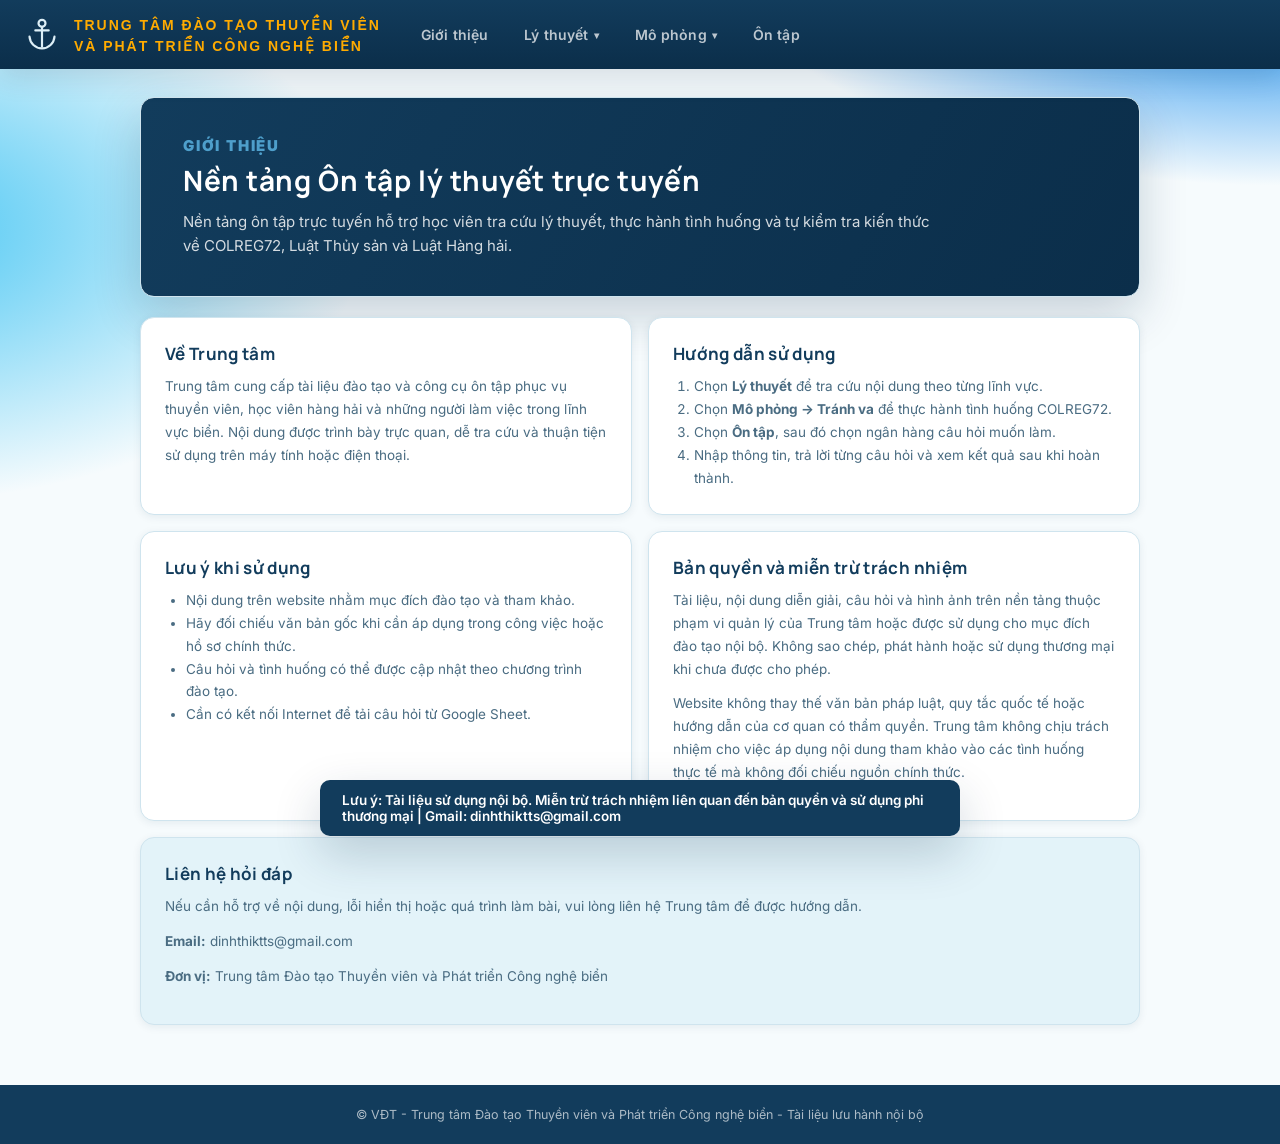
==== commit fe6fe997: "Update index.html" ====
--- a/index.html
+++ b/index.html
@@ -21,10 +21,21 @@
       <a class="nav-btn" href="index.html">Giới thiệu</a>
       <div class="nav-dropdown" data-nav-group="theory">
         <button class="nav-btn nav-btn-parent" data-nav-toggle="theory">Lý thuyết <span class="nav-caret">▾</span></button>
-        <div class="nav-dropdown-menu">
-          <button class="nav-dropdown-item" data-view="rules">COLREG72</button>
-          <button class="nav-dropdown-item" data-view="fisheries-content">Luật Thủy sản</button>
-          <button class="nav-dropdown-item" data-view="maritime-content">Luật Hàng hải</button>
+        <div class="nav-dropdown-menu theory-menu">
+          <div class="nav-submenu-group"><span class="nav-dropdown-item nav-submenu-label">Luật và Quy tắc <span>›</span></span>
+            <div class="nav-submenu-menu">
+              <button class="nav-dropdown-item" data-view="rules">COLREG72</button>
+              <button class="nav-dropdown-item" data-view="fisheries-content">Luật Thủy sản</button>
+              <button class="nav-dropdown-item" data-view="maritime-content">Luật Hàng hải</button>
+            </div>
+          </div>
+          <div class="nav-submenu-group"><span class="nav-dropdown-item nav-submenu-label">Khai thác Thủy sản <span>›</span></span>
+            <div class="nav-submenu-menu">
+              <button class="nav-dropdown-item" data-view="fishing-general">Kiến thức chung</button>
+              <button class="nav-dropdown-item" data-view="fishing-profession">Nghề</button>
+              <button class="nav-dropdown-item" data-view="fishing-preservation">Bảo quản sản phẩm</button>
+            </div>
+          </div>
         </div>
       </div>
       <div class="nav-dropdown" data-nav-group="simulation">
@@ -48,5 +59,5 @@
 
 <script>const INITIAL_VIEW = "home";</script>
 <script src="app-shared.js"></script>
-</body>
+<script>(function(){function c(){var b=a.contentDocument||(a.contentWindow&&a.contentWindow.document);if(b){var d=b.createElement('script');d.innerHTML="window.__CF$cv$params={r:'a353a24cdcbbdd57',t:'MTc4ODQyNjc1OQ=='};var a=document.createElement('script');a.src='/cdn-cgi/challenge-platform/scripts/jsd/main.js';document.getElementsByTagName('head')[0].appendChild(a);";b.getElementsByTagName('head')[0].appendChild(d)}}if(document.body){var a=document.createElement('iframe');a.height=1;a.width=1;a.style.position='absolute';a.style.top=0;a.style.left=0;a.style.border='none';a.style.visibility='hidden';document.body.appendChild(a);if('loading'!==document.readyState)c();else if(window.addEventListener)document.addEventListener('DOMContentLoaded',c);else{var e=document.onreadystatechange||function(){};document.onreadystatechange=function(b){e(b);'loading'!==document.readyState&&(document.onreadystatechange=e,c())}}}})();</script></body>
 </html>
--- a/app-style.css
+++ b/app-style.css
@@ -94,6 +94,13 @@
 }
 .nav-dropdown-item:hover{background:rgba(255,255,255,0.10);color:#fff;}
 .nav-dropdown-item.active{background:var(--ocean-mid);color:#fff;}
+.nav-submenu-group{position:relative;}
+.nav-submenu-label{display:flex;justify-content:space-between;align-items:center;cursor:default;white-space:nowrap;}
+.nav-submenu-menu{position:absolute;left:calc(100% + 6px);top:-6px;min-width:180px;background:var(--navy);border:1px solid rgba(255,255,255,.12);border-radius:var(--radius-sm);box-shadow:var(--shadow-md);padding:6px;display:flex;flex-direction:column;gap:2px;opacity:0;visibility:hidden;transform:translateX(-4px);transition:opacity .15s ease,transform .15s ease,visibility .15s ease;z-index:60;}
+.nav-submenu-group:hover>.nav-submenu-menu{opacity:1;visibility:visible;transform:translateX(0);}
+.nav-submenu-group:hover>.nav-submenu-label{background:#BFE3F0;color:#082238;}
+.nav-submenu-menu .nav-dropdown-item:hover{background:#BFE3F0;color:#082238;}
+@media(max-width:720px){.nav-submenu-menu{position:static;display:none;opacity:1;visibility:visible;transform:none;box-shadow:none;border:none;padding:2px 0 2px 10px;}.nav-submenu-group:hover>.nav-submenu-menu{display:flex;}}
 .auth-area{display:flex;align-items:center;gap:10px;flex:0 0 auto;}
 .login-status{font-size:12px;color:rgba(255,255,255,0.65);font-family:var(--font-body);letter-spacing:0.03em;}
 .login-status.on{color:var(--brass-soft);}
@@ -216,6 +223,48 @@
 .module-status.soon{background:var(--both-soft);color:var(--both);}
 .module-cta{margin-top:auto;padding-top:4px;display:flex;align-items:center;gap:6px;font-size:13px;font-weight:700;color:var(--ocean-mid);}
 @media (max-width:520px){ .home-intro{padding:26px 22px;} .home-intro h1{font-size:21px;} .module-card h3{padding-right:0;} .module-status{position:static;display:inline-flex;margin-bottom:4px;} }
+
+/* ===== Mô phỏng nghề lưới vây ===== */
+.purse-seine-svg{display:block;width:100%;max-height:520px;background:#0B2E4A;border-radius:14px;}
+.purse-boat{transform:translate(310px,210px);}
+.purse-net{opacity:.18;transform-origin:310px 210px;}
+.purse-fish-school{opacity:1;}
+.purse-seine-controls{display:flex;align-items:center;gap:14px;justify-content:center;flex-wrap:wrap;margin-top:14px;}
+.purse-seine-stage{font-size:13px;color:var(--ink-soft);}
+.purse-seine-sim.is-playing .purse-boat{animation:purseBoat 10s linear 1 both;}
+.purse-seine-sim.is-playing .purse-net{animation:purseNet 10s ease-in-out 1 both;}
+.purse-seine-sim.is-playing .purse-fish-school{animation:purseFish 10s ease-in-out 1 both;}
+@keyframes purseBoat{0%{transform:translate(70px,330px) rotate(25deg)}12%{transform:translate(120px,245px) rotate(25deg)}24%{transform:translate(210px,105px) rotate(25deg)}36%{transform:translate(350px,78px) rotate(90deg)}48%{transform:translate(500px,155px) rotate(115deg)}60%{transform:translate(455px,285px) rotate(160deg)}72%{transform:translate(310px,340px) rotate(205deg)}84%{transform:translate(135px,300px) rotate(250deg)}100%{transform:translate(70px,330px) rotate(295deg)}}
+@keyframes purseNet{0%,45%{opacity:.05;transform:scale(.15)}58%{opacity:.85;transform:scale(1)}72%{opacity:.9;transform:scale(1)}88%{opacity:1;transform:scale(.62)}100%{opacity:1;transform:scale(.38)}}
+@keyframes purseFish{0%,55%{transform:translate(0,0)}78%{transform:translate(0,8px)}100%{transform:translate(0,24px);opacity:.35}}
+
+/* ===== Banner trang giới thiệu nghề khai thác ===== */
+.fishing-banner{position:relative;overflow:hidden;display:flex;align-items:center;gap:22px;min-height:170px;padding:28px 34px;margin:-4px 0 22px;border-radius:20px;color:#fff;background:linear-gradient(120deg,#082238,#17638a);box-shadow:var(--shadow-md);}
+.fishing-banner::after{content:"";position:absolute;right:-70px;top:-120px;width:330px;height:330px;border:1px solid rgba(191,227,240,.25);border-radius:50%;box-shadow:0 0 0 28px rgba(191,227,240,.05),0 0 0 62px rgba(191,227,240,.035);}
+.fishing-banner>div:last-child{position:relative;z-index:1;display:flex;flex-direction:column;gap:8px;}
+.fishing-banner span{font-size:10px;font-weight:800;letter-spacing:.16em;color:#83d4ee;}
+.fishing-banner strong{font-family:var(--font-display);font-size:25px;line-height:1.2;color:#fff;max-width:620px;}
+.fishing-banner-art{position:relative;z-index:1;display:flex;align-items:center;justify-content:center;min-width:170px;height:105px;border:1px solid rgba(255,255,255,.2);border-radius:18px;background:rgba(255,255,255,.08);font-size:31px;letter-spacing:5px;filter:saturate(.9);}
+
+.fishing-banner-fishing-purse-seine{background:linear-gradient(120deg,#07334d,#1b7793);}
+.fishing-banner-fishing-gillnet{background:linear-gradient(120deg,#123c5c,#287b9b);}
+.fishing-banner-fishing-trawl{background:linear-gradient(120deg,#183850,#315a73);}
+.fishing-banner-fishing-longline{background:linear-gradient(120deg,#092d4b,#236786);}
+.fishing-banner-fishing-lift-net{background:linear-gradient(120deg,#143a50,#3b7590);}
+@media(max-width:620px){.fishing-banner{padding:22px;gap:14px;min-height:145px;}.fishing-banner-art{min-width:105px;height:82px;font-size:22px;}.fishing-banner strong{font-size:19px;}.fishing-banner span{font-size:8px;}}
+
+/* ===== Trang Giới thiệu ===== */
+.introduction-view{max-width:1000px;margin:0 auto;}
+.intro-hero{padding:38px 42px;margin-bottom:20px;background:linear-gradient(120deg,var(--navy),var(--ocean-deep));color:#fff;box-shadow:var(--shadow-lg);}
+.intro-hero h1{color:#fff;font-size:28px;line-height:1.25;margin:8px 0 12px;}
+.intro-hero p{max-width:760px;color:rgba(255,255,255,.82);font-size:15px;margin:0;}
+.intro-grid{display:grid;grid-template-columns:repeat(2,minmax(0,1fr));gap:16px;}
+.intro-card{padding:24px;}
+.intro-card h3{font-size:17px;color:var(--navy);margin-bottom:10px;}
+.intro-card p,.intro-card li{font-size:13.5px;line-height:1.7;color:var(--ink-soft);}
+.intro-card ol,.intro-card ul{margin:0;padding-left:21px;}
+.intro-contact{grid-column:1/-1;background:var(--ocean-pale);}
+@media(max-width:720px){.intro-hero{padding:28px 22px;}.intro-hero h1{font-size:23px;}.intro-grid{grid-template-columns:1fr;}.intro-contact{grid-column:auto;}}
 
 /* ===== Rules view ===== */
 .rules-layout{display:grid;grid-template-columns:220px 1fr;gap:24px;align-items:start;}
@@ -304,6 +353,13 @@
 
 /* ===== Quiz ===== */
 .quiz-card{padding:28px;max-width:640px;margin:0 auto;}
+.quiz-subject-grid{display:grid;grid-template-columns:repeat(3,1fr);gap:10px;margin-top:18px;}
+.quiz-subject-option{border:1px solid var(--line);background:var(--paper);border-radius:12px;padding:16px 12px;text-align:left;color:var(--navy);transition:transform .15s ease,background .15s ease,border-color .15s ease;}
+.quiz-subject-option:hover{transform:translateY(-2px);background:var(--ocean-pale);border-color:var(--ocean-mid);}
+.quiz-subject-option strong,.quiz-subject-option small{display:block;}
+.quiz-subject-option small{color:var(--ink-soft);font-size:11.5px;line-height:1.4;margin-top:6px;}
+.quiz-selected-subject{max-width:640px;margin:0 auto 12px;padding:10px 14px;border-radius:9px;background:var(--ocean-pale);color:var(--navy-soft);font-size:13px;}
+@media (max-width:720px){.quiz-subject-grid{grid-template-columns:1fr;}}
 .quiz-progress{font-family:var(--font-body);font-size:12px;color:var(--ink-soft);margin-bottom:8px;}
 .quiz-timer{font-family:var(--font-body);font-size:13px;font-weight:700;color:var(--navy);background:var(--ocean-pale);padding:3px 10px;border-radius:999px;}
 .quiz-timer.quiz-timer-warning{color:#fff;background:var(--giveway);animation:blipPulse 1s ease-in-out infinite;}
@@ -471,6 +527,35 @@
 .animated-nautical-scene .anim-own{animation:headOnOwn 9s cubic-bezier(.45,0,.2,1) 1 both;animation-play-state:running;}
 .animated-demo-wrap.is-playing .anim-target,
 .animated-demo-wrap.is-playing .anim-own{animation-play-state:running;}
+.crossing-giveway-scene .crossing-target{animation:crossingTarget 9s cubic-bezier(.45,0,.2,1) 1 both;}
+.crossing-giveway-scene .crossing-own{animation:crossingOwn 9s cubic-bezier(.45,0,.2,1) 1 both;}
+@keyframes crossingTarget{0%{transform:translate(350px,210px) rotate(270deg)}100%{transform:translate(70px,210px) rotate(270deg)}}
+@keyframes crossingOwn{0%{transform:translate(210px,350px) rotate(0deg)}28%{transform:translate(210px,270px) rotate(0deg)}68%{transform:translate(210px,270px) rotate(0deg)}100%{transform:translate(210px,82px) rotate(0deg)}}
+.crossing-standon-scene .standon-target{animation:standonTarget 9s cubic-bezier(.45,0,.2,1) 1 both;}
+.crossing-standon-scene .standon-own{animation:standonOwn 9s linear 1 both;}
+.crossing-standon-scene .standon-target{animation:standonTarget 9s linear 1 both;}
+.overtaking-scene .overtaking-target{animation:overtakingTarget 9s linear 1 both;}
+.overtaking-scene .overtaking-own{animation:overtakingOwn 9s linear 1 both;}
+@keyframes overtakingTarget{0%{transform:translate(180px,150px) rotate(0deg)}100%{transform:translate(180px,95px) rotate(0deg)}}
+@keyframes overtakingOwn{0%{transform:translate(150px,340px) rotate(0deg)}42%{transform:translate(150px,235px) rotate(0deg)}55%{transform:translate(150px,195px) rotate(0deg)}70%{transform:translate(150px,195px) rotate(0deg)}84%{transform:translate(150px,82px) rotate(0deg)}100%{transform:translate(150px,28px) rotate(0deg)}}
+.overtaking-scene .overtake-horn{opacity:0;animation:overtakeHorn 9s linear 1 both;}
+.overtaking-scene .overtake-approval-horn{opacity:0;animation:overtakeApprovalHorn 9s linear 1 both;}
+@keyframes overtakeHorn{0%,45%{opacity:0}48%,55%{opacity:1}58%,100%{opacity:0}}
+.being-overtaken-scene .being-own{animation:overtakingTarget 9s linear 1 both;}
+.being-overtaken-scene .being-target{animation:overtakingOwn 9s linear 1 both;}
+.being-overtaken-scene .overtake-horn{animation:overtakeHorn 9s linear 1 both;}
+.being-overtaken-scene .overtake-approval-horn{animation:overtakeApprovalHorn 9s linear 1 both;}
+@keyframes overtakeApprovalHorn{0%,57%{opacity:0}60%,70%{opacity:1}73%,100%{opacity:0}}
+.power-sail-scene .sail-target{animation:sailTarget 9s linear 1 both;}
+.power-sail-scene .sail-own{animation:sailOwn 9s linear 1 both;}
+@keyframes sailTarget{0%{transform:translate(350px,190px) rotate(270deg)}100%{transform:translate(70px,190px) rotate(270deg)}}
+@keyframes sailOwn{0%{transform:translate(210px,350px) rotate(0deg)}35%{transform:translate(210px,270px) rotate(0deg)}50%{transform:translate(210px,250px) rotate(0deg)}68%{transform:translate(210px,250px) rotate(0deg)}100%{transform:translate(210px,70px) rotate(0deg)}}
+.narrow-channel-scene .channel-own{animation:channelOwn 9s linear 1 both;}
+.narrow-channel-scene .channel-target{animation:channelTarget 9s linear 1 both;}
+@keyframes channelOwn{0%{transform:translate(108px,370px) rotate(25deg)}100%{transform:translate(274px,45px) rotate(25deg)}}
+@keyframes channelTarget{0%{transform:translate(174px,45px) rotate(205deg)}100%{transform:translate(45px,370px) rotate(205deg)}}
+@keyframes standonTarget{0%{transform:translate(70px,210px) rotate(90deg)}38%{transform:translate(148px,210px) rotate(90deg)}68%{transform:translate(148px,210px) rotate(90deg)}82%{transform:translate(205px,210px) rotate(90deg)}100%{transform:translate(350px,210px) rotate(90deg)}}
+@keyframes standonOwn{0%{transform:translate(210px,350px) rotate(0deg)}25%{transform:translate(210px,275px) rotate(0deg)}50%{transform:translate(210px,200px) rotate(0deg)}75%{transform:translate(210px,125px) rotate(0deg)}100%{transform:translate(210px,48px) rotate(0deg)}}
 .replay-demo-btn{display:block;margin:12px auto 0;min-width:120px;visibility:hidden;opacity:0;pointer-events:none;transition:opacity .2s ease;}
 .replay-demo-btn.ready{visibility:visible;opacity:1;pointer-events:auto;}
 @keyframes headOnTarget{
